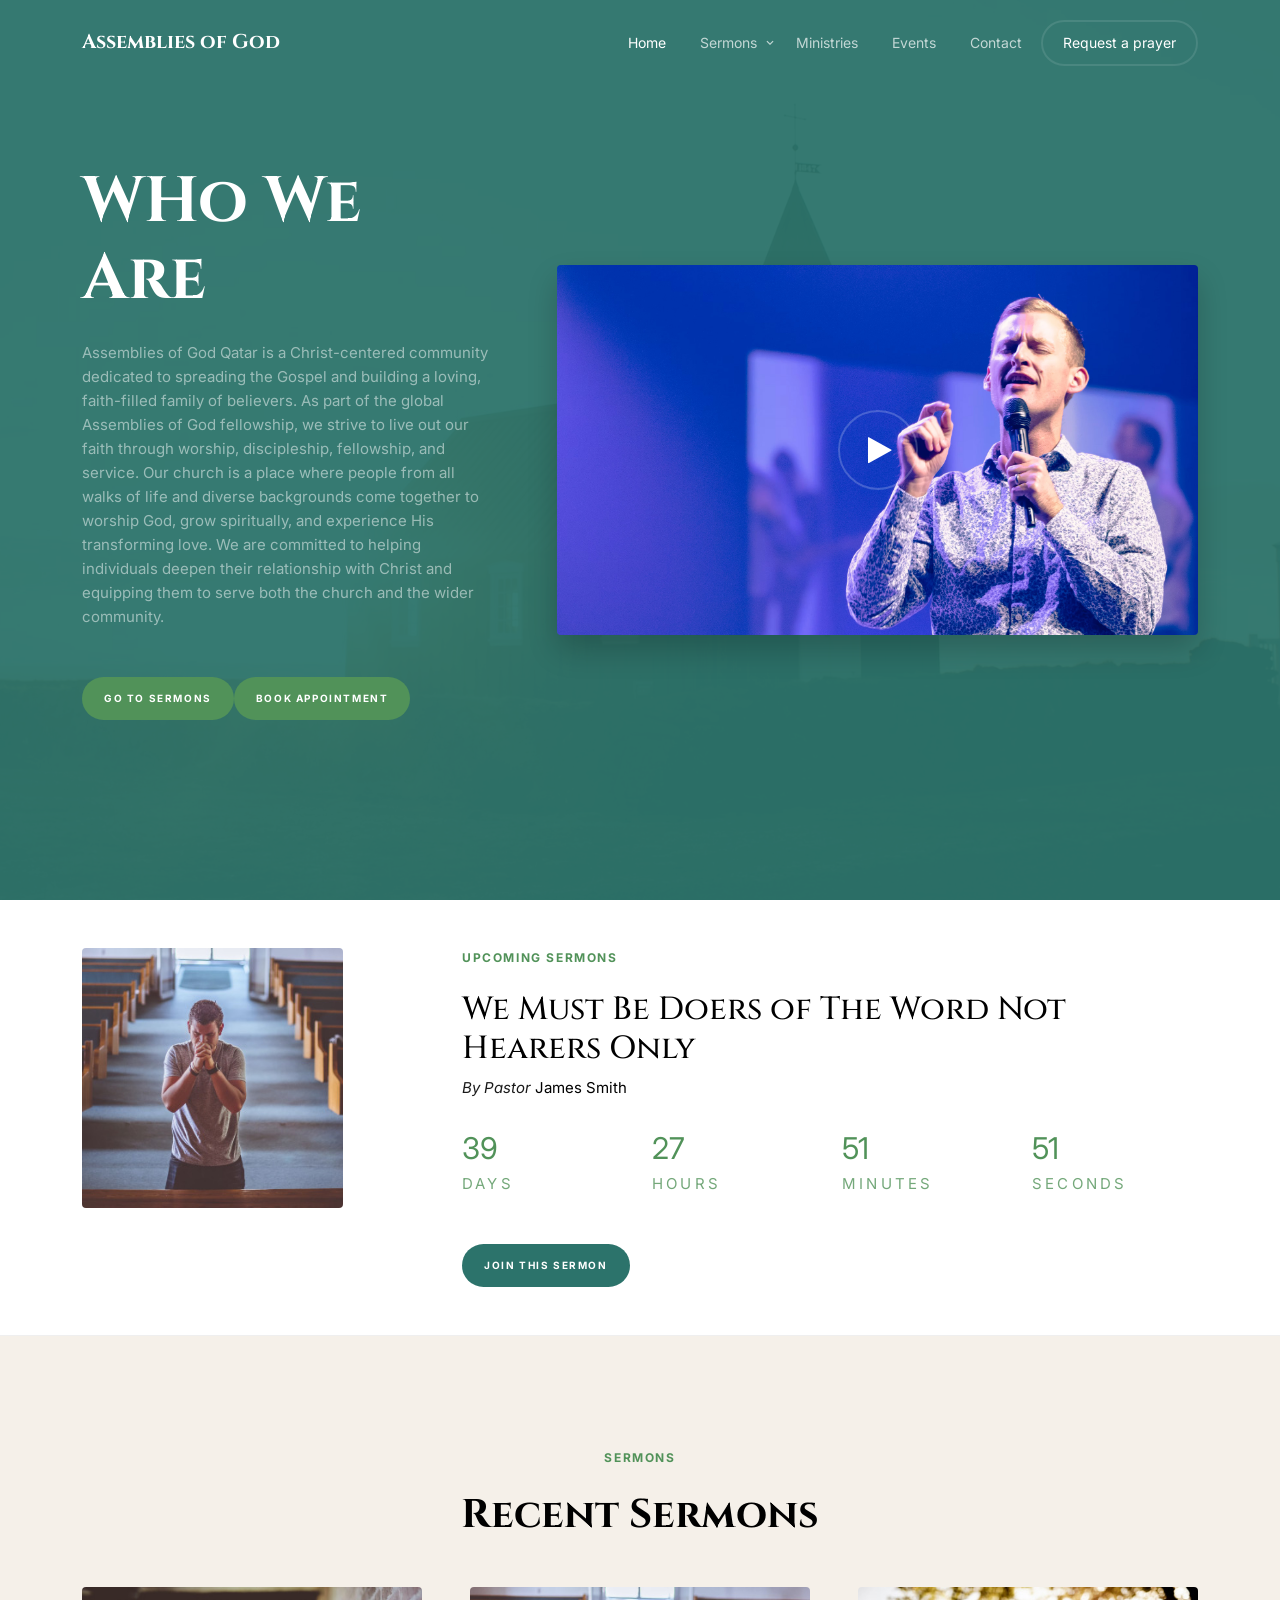
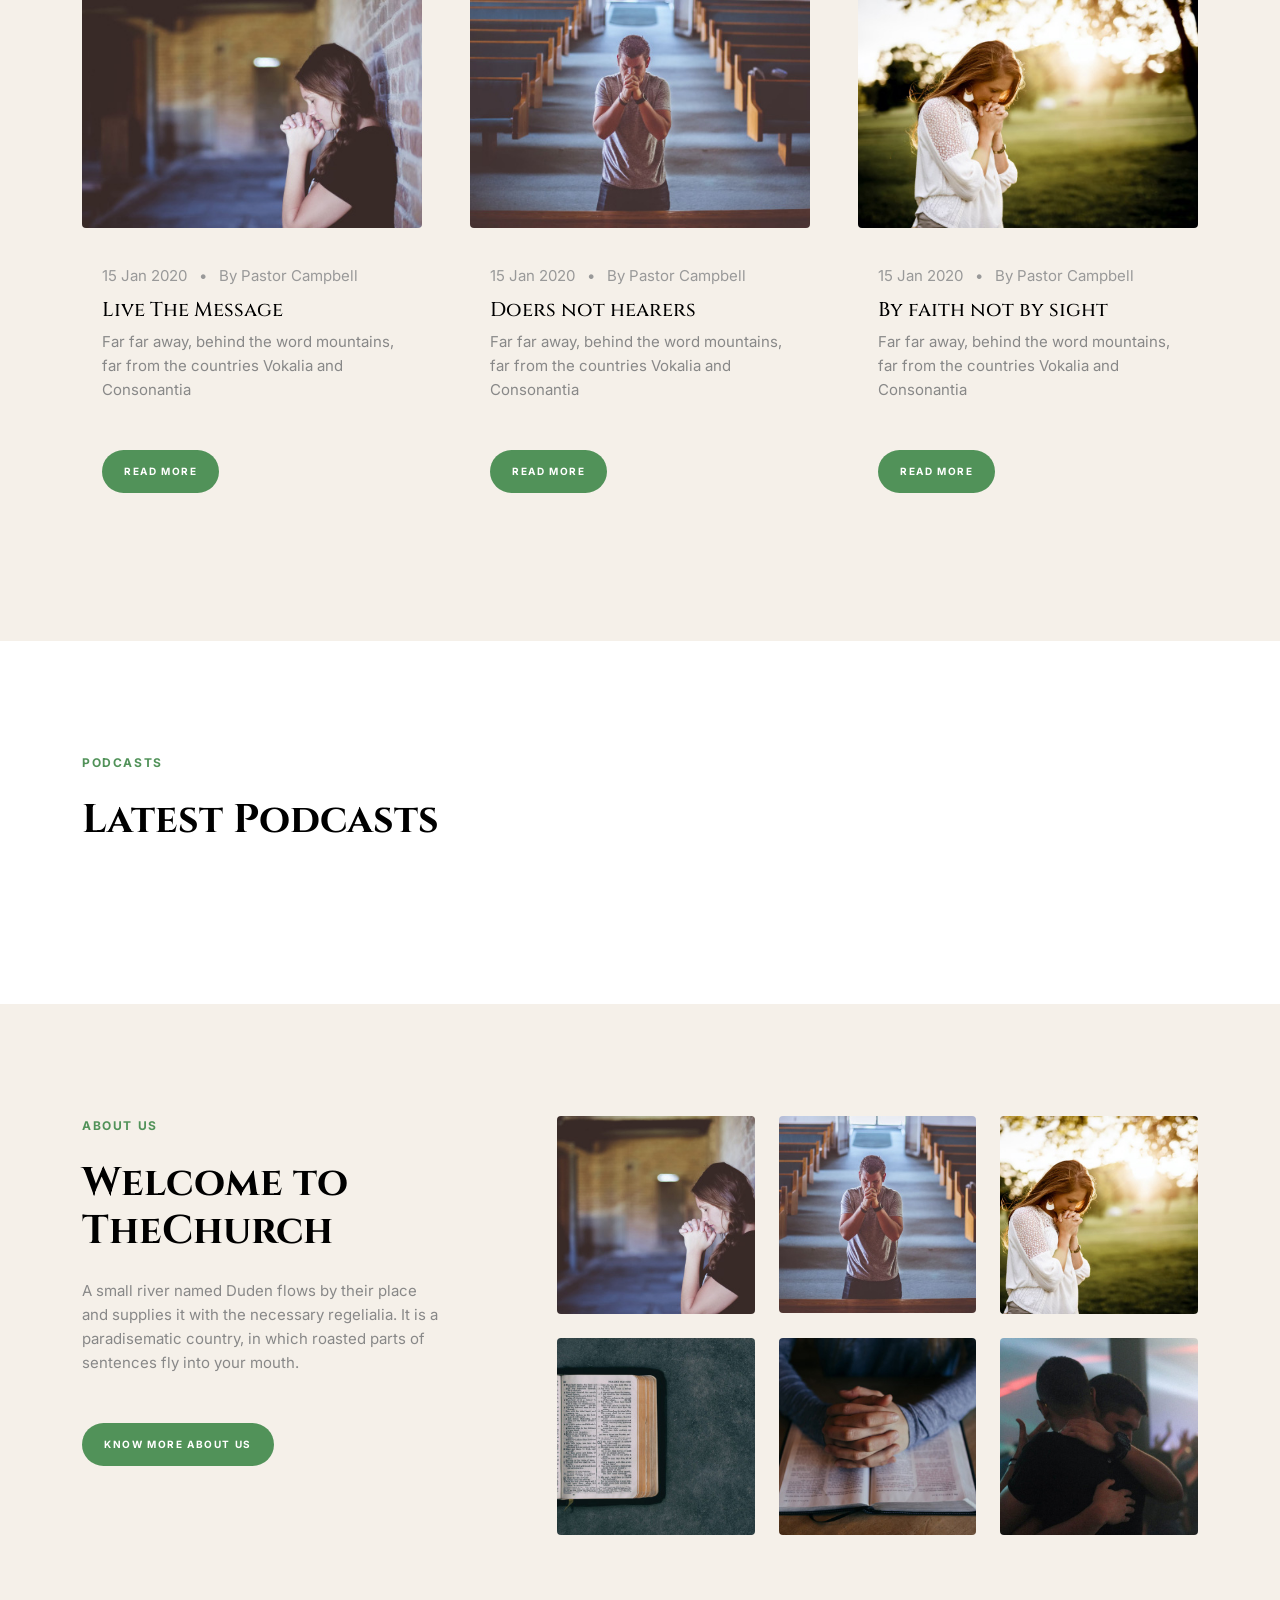
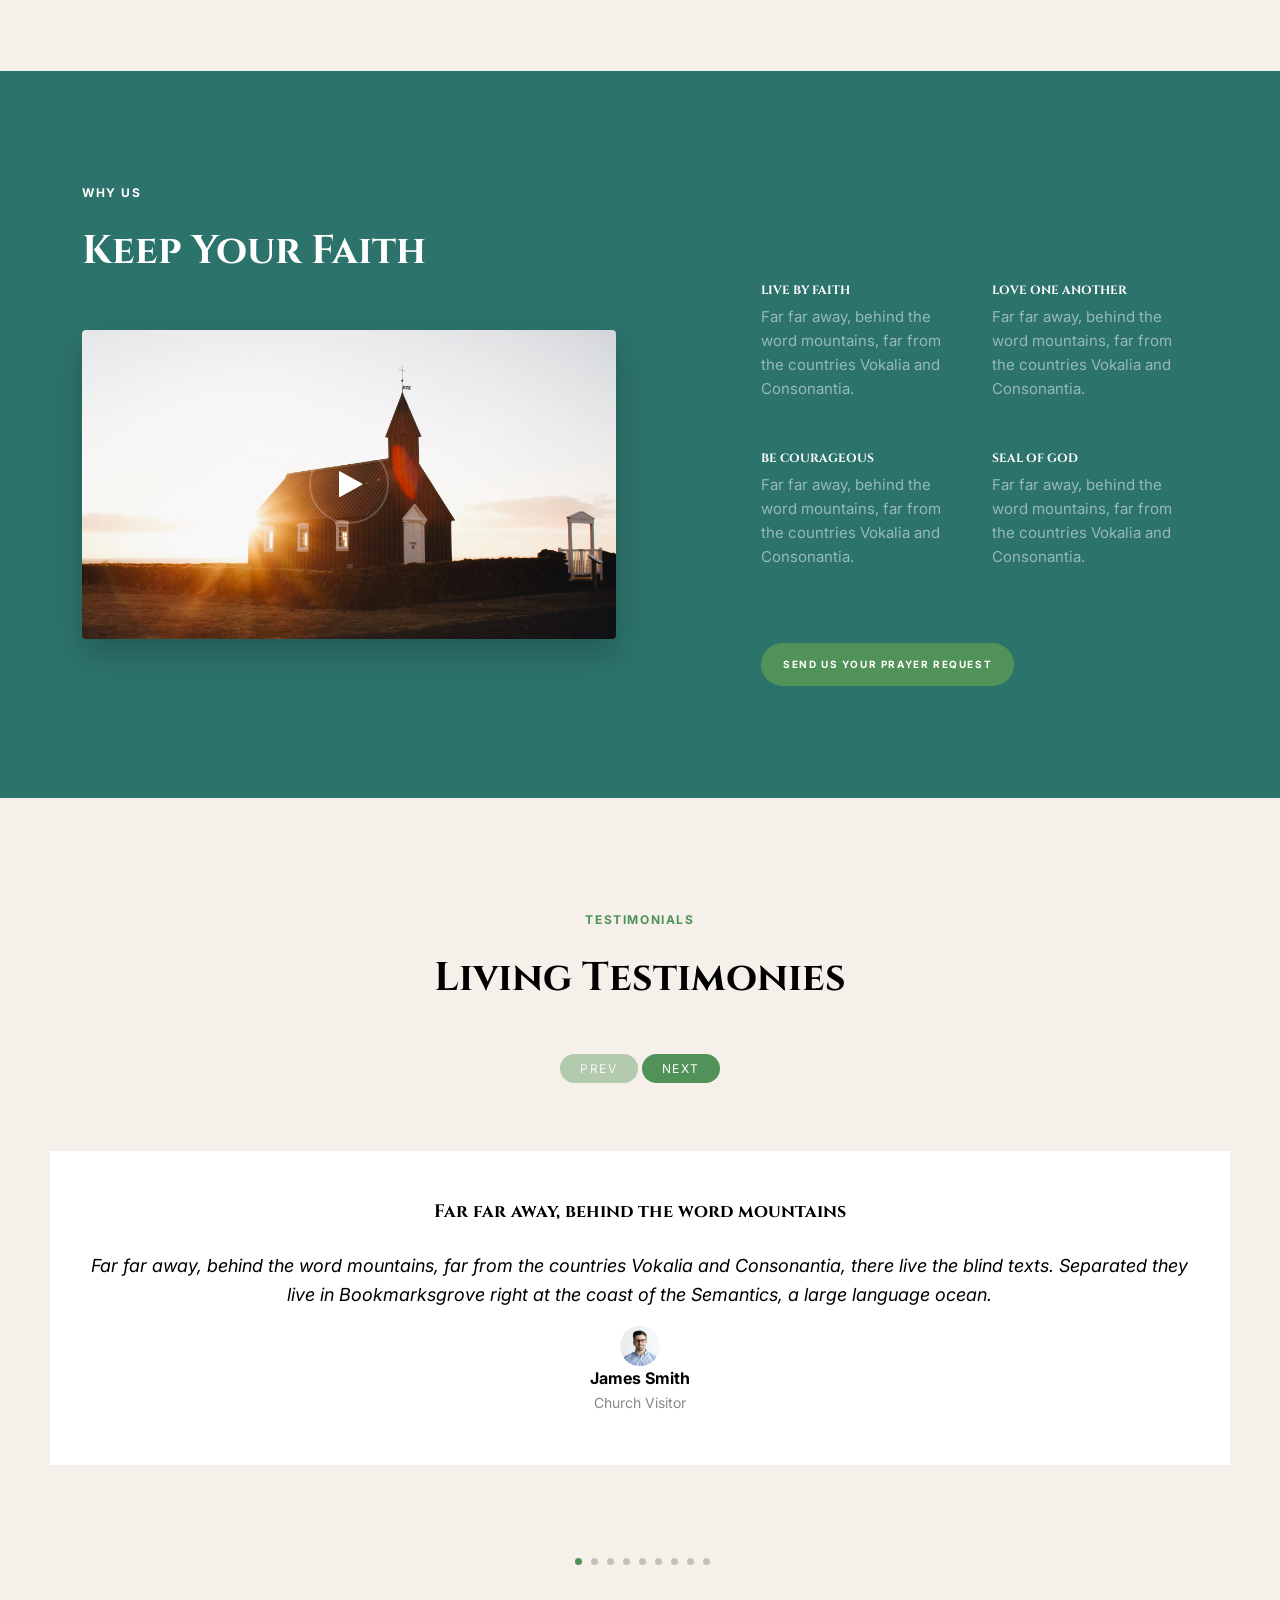
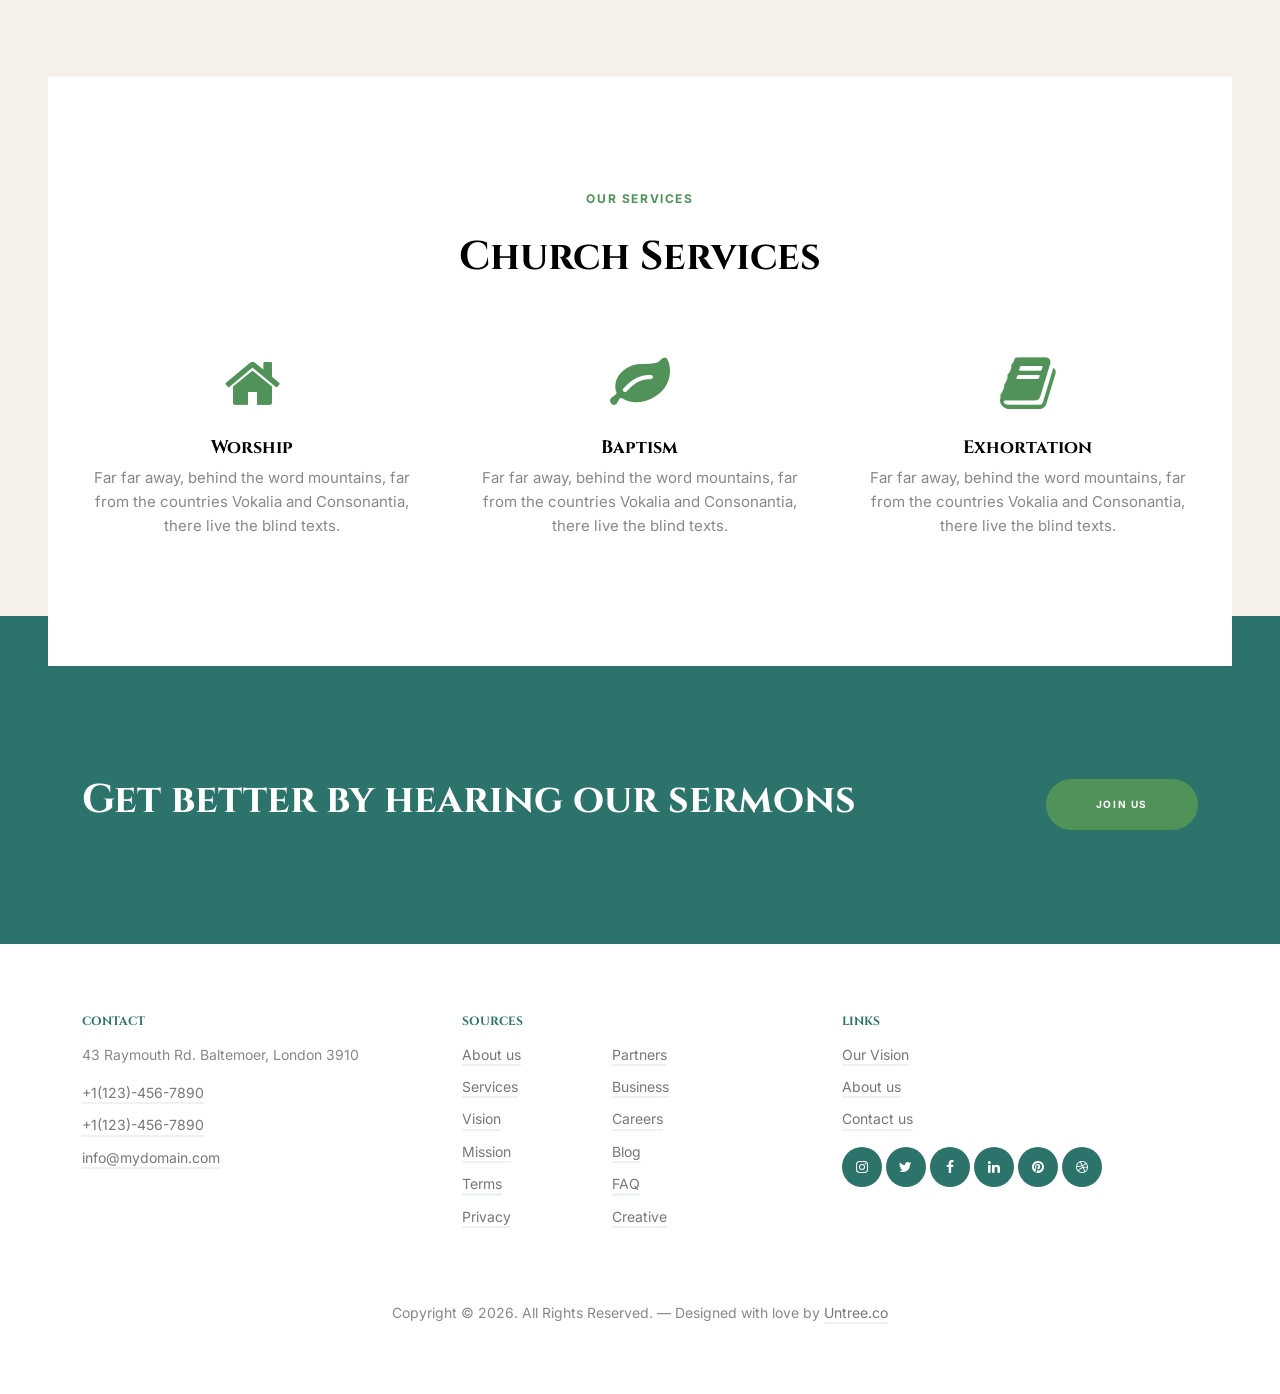
==== index.html @ 551c18d9 "edited" ====
<!-- /*
* Template Name: TheChurch
* Template Author: Untree.co
* Tempalte URI: https://untree.co/
* License: https://creativecommons.org/licenses/by/3.0/
*/ -->
<!doctype html>
<html lang="en">

<head>
	<!-- Required meta tags -->
	<meta charset="utf-8">
	<meta name="viewport" content="width=device-width, initial-scale=1">

	<meta name="author" content="Untree.co">
	<link rel="shortcut icon" href="favicon.png">

	<meta name="description" content="" />
	<meta name="keywords" content="bootstrap, bootstrap5" />


	<link rel="preconnect" href="https://fonts.googleapis.com">
	<link rel="preconnect" href="https://fonts.gstatic.com" crossorigin>
	<link href="https://fonts.googleapis.com/css2?family=Cinzel:wght@400;600&family=Inter&display=swap"
		rel="stylesheet">


	<link rel="stylesheet" href="fonts/icomoon/style.css">
	<link rel="stylesheet" href="fonts/flaticon/font/flaticon.css">

	<link rel="stylesheet" href="css/tiny-slider.css">
	<link rel="stylesheet" href="css/glightbox.min.css">
	<link rel="stylesheet" href="css/aos.css">
	<link rel="stylesheet" href="css/style.css">

	<title>Assemblies of God Qatar &mdash;</title>
</head>

<body>

	<div class="site-mobile-menu site-navbar-target">
		<div class="site-mobile-menu-header">
			<div class="site-mobile-menu-close">
				<span class="icofont-close js-menu-toggle"></span>
			</div>
		</div>
		<div class="site-mobile-menu-body"></div>
	</div>

	<nav class="site-nav">
		<div class="container">
			<div class="site-navigation">
				<a href="index.html" class="logo m-0 float-left">Assemblies of God</a>
				<ul class="js-clone-nav d-none d-lg-inline-block text-start site-menu float-end">
					<li class="active"><a href="index.html">Home</a></li>
					<li class="has-children">
						<a href="sermons.html">Sermons</a>
						<ul class="dropdown">
							<li><a href="sermons.html">Sermons</a></li>
							<li><a href="sermons-single.html">Sermons Single</a></li>
							<li class="has-children">
								<a href="#">Dropdown</a>
								<ul class="dropdown">
									<li><a href="#">Sub Menu One</a></li>
									<li><a href="#">Sub Menu Two</a></li>
									<li><a href="#">Sub Menu Three</a></li>
								</ul>
							</li>
						</ul>
					</li>
					<li><a href="ministry.html">Ministries</a></li>
					<li><a href="events.html">Events</a></li>
					<li><a href="contact.html">Contact</a></li>
					<li class="cta-button"><a href="contact.html">Request a prayer</a></li>
				</ul>



				<a href="#"
					class="burger ms-auto float-end site-menu-toggle js-menu-toggle d-inline-block d-lg-none light"
					data-toggle="collapse" data-target="#main-navbar">
					<span></span>
				</a>


			</div>
		</div>
	</nav>
	<!-- style="background-image: url('images/hero_1.jpg'); " -->
	<div class="hero overlay" style="background-image: url('images/landscape-1.jpg'); ">
		<div class="container">
			<div class="row align-items-center justify-content-between">
				<div class="col-lg-5 me-auto text-start pe-lg-5">
					<div class="intro-text">
						<div class="mb-4">
							<h1 data-aos="fade-left" class="hero-heading">WHo We Are</h1>
						</div>
						<div class="">
							<p class="mb-5 opacity-5" data-aos="fade-left" data-aos-delay="200">Assemblies of God Qatar
								is a Christ-centered community dedicated to spreading the Gospel and building a loving,
								faith-filled family of believers. As part of the global Assemblies of God fellowship, we
								strive to live out our faith through worship, discipleship, fellowship, and service.

								Our church is a place where people from all walks of life and diverse backgrounds come
								together to worship God, grow spiritually, and experience His transforming love. We are
								committed to helping individuals deepen their relationship with Christ and equipping
								them to serve both the church and the wider community.</p>
							<div style="display: flex;">
								<p data-aos="fade-left" data-aos-delay="300"><a href="#" class="btn btn-primary">Go to
										sermons</a></p>
								<p data-aos="fade-left" data-aos-delay="300"><a href="#" class="btn btn-primary">Book
										Appointment</a></p>
							</div>
						</div>
					</div>
				</div>

				<div class="col-lg-7" data-aos="fade-left">
					<a href="https://www.youtube.com/watch?v=mwtbEGNABWU" class="video-bg glightbox">
						<span class="icon"><span class="icon-play"></span></span>
						<img src="images/landscape-2.jpg" alt="Image" class="img-fluid rounded">
					</a>
				</div>
			</div>
		</div>
	</div>

	<div class="section upcoming-sermon js-countdown py-5">
		<div class="container">
			<div class="row justify-content-between counter-wrap" id="clockdiv">
				<div class="col-lg-3 mb-4 mb-lg-0">
					<img src="images/sq-2.jpg" alt="Image" class="img-fluid rounded">
				</div>
				<div class="col-lg-8">
					<span class="subheading d-block mb-4">Upcoming Sermons</span>
					<h2 class="text-black">We Must Be Doers of The Word Not Hearers Only</h2>
					<p class="sermon-meta mb-4">By Pastor <strong>James Smith</strong></p>

					<div class="row">
						<div class="col-6 col-sm-6 col-md-6 col-lg-3 text-left">
							<div class="counter">
								<span class="number d-block days" id="days">39</span>
								<span class="caption">Days</span>
							</div>
						</div>
						<div class="col-6 col-sm-6 col-md-6 col-lg-3 text-left">
							<div class="counter">
								<span class="number d-block hours" id="hours">27</span>
								<span class="caption">Hours</span>
							</div>
						</div>
						<div class="col-6 col-sm-6 col-md-6 col-lg-3 text-left">
							<div class="counter">
								<span class="number d-block minutes" id="minutes">51</span>
								<span class="caption">Minutes</span>
							</div>
						</div>
						<div class="col-6 col-sm-6 col-md-6 col-lg-3 text-left">
							<div class="counter">
								<span class="number d-block seconds" id="seconds">51</span>
								<span class="caption">Seconds</span>
							</div>
						</div>
					</div>

					<div class="row mt-5">
						<div class="col-12">
							<a href="#" class="btn btn-secondary">Join This Sermon</a>
						</div>
					</div>

				</div>


			</div>

		</div>
	</div>





	<div class="section">
		<div class="container">
			<div class="row mb-4 text-center">
				<div class="col-lg-12" data-aos="fade-up">
					<span class="subheading d-block mb-4">Sermons</span>
					<h2 class="mb-4 heading">Recent Sermons</h2>
				</div>
			</div>
			<div class="row g-5">
				<div class="col-12 col-sm-6 col-md-6 col-lg-4" data-aos="fade-up" data-aos-delay="0">
					<div class="sermon-entry">
						<a href="sermon-single.html"><img src="images/rect-img-1.jpg" alt="Image"
								class="img-fluid mb-3 rounded"></a>
						<div class="sermon-body">
							<span class="date">15 Jan 2020 <span class="mx-2">&bullet;</span> By Pastor Campbell </span>
							<h3 class="mb-2"><a href="#">Live The Message</a></h3>
							<p class="mb-5">Far far away, behind the word mountains, far from the countries Vokalia and
								Consonantia</p>
							<p><a href="#" class="btn btn-primary btn-sm">Read more</a></p>
						</div>
					</div>
				</div>
				<div class="col-12 col-sm-6 col-md-6 col-lg-4" data-aos="fade-up" data-aos-delay="100">
					<div class="sermon-entry">
						<a href="sermon-single.html"><img src="images/rect-img-2.jpg" alt="Image"
								class="img-fluid mb-3 rounded"></a>
						<div class="sermon-body">
							<span class="date">15 Jan 2020 <span class="mx-2">&bullet;</span> By Pastor Campbell </span>
							<h3 class="mb-2"><a href="#">Doers not hearers</a></h3>
							<p class="mb-5">Far far away, behind the word mountains, far from the countries Vokalia and
								Consonantia</p>
							<p><a href="#" class="btn btn-primary btn-sm">Read more</a></p>
						</div>
					</div>
				</div>
				<div class="col-12 col-sm-6 col-md-6 col-lg-4" data-aos="fade-up" data-aos-delay="100">
					<div class="sermon-entry">
						<a href="sermon-single.html"><img src="images/rect-img-3.jpg" alt="Image"
								class="img-fluid mb-3 rounded"></a>
						<div class="sermon-body">
							<span class="date">15 Jan 2020 <span class="mx-2">&bullet;</span> By Pastor Campbell </span>
							<h3 class="mb-2"><a href="#">By faith not by sight</a></h3>
							<p class="mb-5">Far far away, behind the word mountains, far from the countries Vokalia and
								Consonantia</p>
							<p><a href="#" class="btn btn-primary btn-sm">Read more</a></p>
						</div>
					</div>
				</div>
			</div>
		</div>
	</div>


	<div class="section bg-white">
		<div class="container">
			<div class="row">
				<div class="col-lg-7">
					<span class="subheading mb-4 d-block">Podcasts</span>
					<h2 class="mb-4 heading">Latest Podcasts</h2>
				</div>
			</div>
			<div class="row justify-content-center mb-4">
				<div class="col-lg-6">
					<script>
						window.playerConfiguration = {
							"episode": {
								"media": { "mp3": "https://mcdn.podbean.com/mf/player-preload/9vvrv3/liveshow_202112110453.mp3" },
								"title": "Love of Jesus Christ"
							}
						}
					</script>
					<script class="podigee-podcast-player"
						src="https://cdn.podigee.com/podcast-player/javascripts/podigee-podcast-player.js"
						data-configuration="playerConfiguration"></script>
				</div>

				<div class="col-lg-6">
					<script>
						window.playerConfiguration = {
							"episode": {
								"media": { "mp3": "https://mcdn.podbean.com/mf/player-preload/9vvrv3/liveshow_202112110453.mp3" },
								"title": "Love of Jesus Christ"
							}
						}
					</script>
					<script class="podigee-podcast-player"
						src="https://cdn.podigee.com/podcast-player/javascripts/podigee-podcast-player.js"
						data-configuration="playerConfiguration"></script>
				</div>
			</div>
		</div>
	</div>





	<div class="section">
		<div class="container">
			<div class="row justify-content-between">
				<div class="col-lg-4" data-aos="fade-up">
					<span class="subheading mb-4 d-block">About us</span>
					<h2 class="mb-4 heading">Welcome to TheChurch</h2>
					<p>A small river named Duden flows by their place and supplies it with the necessary regelialia. It
						is a paradisematic country, in which roasted parts of sentences fly into your mouth.</p>
					<p class="mt-5"><a href="#" class="btn btn-primary">Know more about us</a></p>
				</div>
				<div class="col-lg-7" data-aos="fade-up" data-aos-delay="100">
					<!-- <img src="images/landscape-1.jpg" alt="Image" class="img-fluid rounded"> -->
					<div class="row">
						<div class="col-6 col-sm-6 col-md-4 col-lg-4 mb-4">
							<img src="images/sq-1.jpg" alt="Image" class="img-fluid rounded">
						</div>
						<div class="col-6 col-sm-6 col-md-4 col-lg-4 mb-4">
							<img src="images/sq-2.jpg" alt="Image" class="img-fluid rounded">
						</div>
						<div class="col-6 col-sm-6 col-md-4 col-lg-4 mb-4">
							<img src="images/sq-3.jpg" alt="Image" class="img-fluid rounded">
						</div>
						<div class="col-6 col-sm-6 col-md-4 col-lg-4 mb-4">
							<img src="images/sq-4.jpg" alt="Image" class="img-fluid rounded">
						</div>
						<div class="col-6 col-sm-6 col-md-4 col-lg-4 mb-4">
							<img src="images/sq-5.jpg" alt="Image" class="img-fluid rounded">
						</div>
						<div class="col-6 col-sm-6 col-md-4 col-lg-4 mb-4">
							<img src="images/sq-6.jpg" alt="Image" class="img-fluid rounded">
						</div>
					</div>
				</div>
			</div>
		</div>
	</div>



	<div class="section bg-secondary">
		<div class="container">
			<div class="row ustify-content-between align-items-center">
				<div class="col-lg-5" data-aos="fade-up">
					<span class="subheading d-block mb-4 text-white">Why Us</span>
					<h2 class="heading text-white">Keep Your Faith</h2>
				</div>

			</div>
			<div class="row align-items-center g-5">
				<div class="col-lg-6" data-aos="fade-up">
					<a href="https://www.youtube.com/watch?v=mwtbEGNABWU" class="video-bg glightbox">
						<span class="icon"><span class="icon-play"></span></span>
						<img src="images/landscape-1.jpg" alt="Image" class="img-fluid rounded">
					</a>
				</div>
				<div class="col-lg-5 ms-auto" data-aos="fade-up" data-aos-delay="100">
					<div class="row g-4">
						<div class="col-lg-6 feature-1">
							<h3 class="text-white">Live by Faith</h3>
							<p class="opac-white-5">Far far away, behind the word mountains, far from the countries
								Vokalia and Consonantia. </p>
						</div>
						<div class="col-lg-6 feature-1">
							<h3 class="text-white">Love one another</h3>
							<p class="opac-white-5">Far far away, behind the word mountains, far from the countries
								Vokalia and Consonantia. </p>
						</div>

						<div class="col-lg-6 feature-1">
							<h3 class="text-white">Be courageous</h3>
							<p class="opac-white-5">Far far away, behind the word mountains, far from the countries
								Vokalia and Consonantia. </p>
						</div>
						<div class="col-lg-6 feature-1">
							<h3 class="text-white">Seal of God</h3>
							<p class="opac-white-5">Far far away, behind the word mountains, far from the countries
								Vokalia and Consonantia. </p>
						</div>

					</div>
					<div class="row mt-5">
						<div class="col-lg-12">
							<a href="#" class="btn btn-primary">Send us your prayer request</a>
						</div>
					</div>
				</div>
			</div>
		</div>
	</div>


	<div class="section">
		<div class="container">
			<div class="row mb-5">
				<div class="col-lg-7 mx-auto text-center mb-5" data-aos="fade-up">
					<span class="subheading mb-4 d-block">Testimonials</span>
					<h2 class="mb-4 heading">Living Testimonies</h2>
				</div>

				<div id="testimonial-nav" class="controls testimonial-nav">
					<span class="prev" data-controls="prev" tabindex="-1">Prev</span>
					<span class="next" data-controls="next" tabindex="-1">Next</span>
				</div>
			</div>

		</div>

		<div class="testimonial-slide-center-wrap" data-aos="fade-up" data-aos-delay="100">
			<div class="testimonial-slide-center testimonial-center" id="testimonial-center">

				<div class="item">
					<div class="testimonial-item">
						<div class="testimonial-item-inner">
							<h3 class="testimonial-heading">Far far away, behind the word mountains</h3>
							<blockquote>
								Far far away, behind the word mountains, far from the countries Vokalia and Consonantia,
								there live the blind texts. Separated they live in Bookmarksgrove right at the coast of
								the Semantics, a large language ocean.
							</blockquote>
							<div class="testimonial-author">
								<img src="images/person_1.jpg" alt="Image" class="img-fluid">
								<strong class="d-block">James Smith</strong>
								<span>Church Visitor</span>
							</div>
						</div>
					</div>
				</div>

				<div class="item">
					<div class="testimonial-item">
						<div class="testimonial-item-inner">
							<h3 class="testimonial-heading">Far far away, behind the word mountains</h3>
							<blockquote>
								Far far away, behind the word mountains, far from the countries Vokalia and Consonantia,
								there live the blind texts. Separated they live in Bookmarksgrove right at the coast of
								the Semantics, a large language ocean.
							</blockquote>
							<div class="testimonial-author">
								<img src="images/person_1.jpg" alt="Image" class="img-fluid">
								<strong class="d-block">James Smith</strong>
								<span>Church Visitor</span>
							</div>
						</div>
					</div>
				</div>

				<div class="item">
					<div class="testimonial-item">
						<div class="testimonial-item-inner">
							<h3 class="testimonial-heading">Far far away, behind the word mountains</h3>
							<blockquote>
								Far far away, behind the word mountains, far from the countries Vokalia and Consonantia,
								there live the blind texts. Separated they live in Bookmarksgrove right at the coast of
								the Semantics, a large language ocean.
							</blockquote>
							<div class="testimonial-author">
								<img src="images/person_1.jpg" alt="Image" class="img-fluid">
								<strong class="d-block">James Smith</strong>
								<span>Church Visitor</span>
							</div>
						</div>
					</div>
				</div>

				<div class="item">
					<div class="testimonial-item">
						<div class="testimonial-item-inner">
							<h3 class="testimonial-heading">Far far away, behind the word mountains</h3>
							<blockquote>
								Far far away, behind the word mountains, far from the countries Vokalia and Consonantia,
								there live the blind texts. Separated they live in Bookmarksgrove right at the coast of
								the Semantics, a large language ocean.
							</blockquote>
							<div class="testimonial-author">
								<img src="images/person_1.jpg" alt="Image" class="img-fluid">
								<strong class="d-block">James Smith</strong>
								<span>Church Visitor</span>
							</div>
						</div>
					</div>
				</div>


				<div class="item">
					<div class="testimonial-item">
						<div class="testimonial-item-inner">
							<h3 class="testimonial-heading">Far far away, behind the word mountains</h3>
							<blockquote>
								Far far away, behind the word mountains, far from the countries Vokalia and Consonantia,
								there live the blind texts. Separated they live in Bookmarksgrove right at the coast of
								the Semantics, a large language ocean.
							</blockquote>
							<div class="testimonial-author">
								<img src="images/person_1.jpg" alt="Image" class="img-fluid">
								<strong class="d-block">James Smith</strong>
								<span>Church Visitor</span>
							</div>
						</div>
					</div>
				</div>

				<div class="item">
					<div class="testimonial-item">
						<div class="testimonial-item-inner">
							<h3 class="testimonial-heading">Far far away, behind the word mountains</h3>
							<blockquote>
								Far far away, behind the word mountains, far from the countries Vokalia and Consonantia,
								there live the blind texts. Separated they live in Bookmarksgrove right at the coast of
								the Semantics, a large language ocean.
							</blockquote>
							<div class="testimonial-author">
								<img src="images/person_1.jpg" alt="Image" class="img-fluid">
								<strong class="d-block">James Smith</strong>
								<span>Church Visitor</span>
							</div>
						</div>
					</div>
				</div>
				<div class="item">
					<div class="testimonial-item">
						<div class="testimonial-item-inner">
							<h3 class="testimonial-heading">Far far away, behind the word mountains</h3>
							<blockquote>
								Far far away, behind the word mountains, far from the countries Vokalia and Consonantia,
								there live the blind texts. Separated they live in Bookmarksgrove right at the coast of
								the Semantics, a large language ocean.
							</blockquote>
							<div class="testimonial-author">
								<img src="images/person_1.jpg" alt="Image" class="img-fluid">
								<strong class="d-block">James Smith</strong>
								<span>Church Visitor</span>
							</div>
						</div>
					</div>
				</div>

				<div class="item">
					<div class="testimonial-item">
						<div class="testimonial-item-inner">
							<h3 class="testimonial-heading">Far far away, behind the word mountains</h3>
							<blockquote>
								Far far away, behind the word mountains, far from the countries Vokalia and Consonantia,
								there live the blind texts. Separated they live in Bookmarksgrove right at the coast of
								the Semantics, a large language ocean.
							</blockquote>
							<div class="testimonial-author">
								<img src="images/person_1.jpg" alt="Image" class="img-fluid">
								<strong class="d-block">James Smith</strong>
								<span>Church Visitor</span>
							</div>
						</div>
					</div>
				</div>

				<div class="item">
					<div class="testimonial-item">
						<div class="testimonial-item-inner">
							<h3 class="testimonial-heading">Far far away, behind the word mountains</h3>
							<blockquote>
								Far far away, behind the word mountains, far from the countries Vokalia and Consonantia,
								there live the blind texts. Separated they live in Bookmarksgrove right at the coast of
								the Semantics, a large language ocean.
							</blockquote>
							<div class="testimonial-author">
								<img src="images/person_1.jpg" alt="Image" class="img-fluid">
								<strong class="d-block">James Smith</strong>
								<span>Church Visitor</span>
							</div>
						</div>
					</div>
				</div>




			</div>


		</div>

	</div>


	<div class="section bg-white mx-2 mx-md-5 sec-services-wrap">
		<div class="container">
			<div class="row mb-5">
				<div class="col-lg-7 mx-auto text-center" data-aos="fade-up">
					<span class="subheading mb-4 d-block">Our Services</span>
					<h2 class="mb-4 heading">Church Services</h2>

				</div>
			</div>

			<div class="row g-5">
				<div class="col-lg-4" data-aos="fade-up" data-aos-delay="0">
					<div class="service text-center">
						<span class="icon-home mb-4 d-block"></span>
						<h3 class="heading">Worship</h3>
						<p>Far far away, behind the word mountains, far from the countries Vokalia and Consonantia,
							there live the blind texts. </p>

					</div>
				</div>
				<div class="col-lg-4" data-aos="fade-up" data-aos-delay="100">
					<div class="service text-center">
						<span class="icon-leaf mb-4 d-block"></span>
						<h3 class="heading">Baptism</h3>
						<p>Far far away, behind the word mountains, far from the countries Vokalia and Consonantia,
							there live the blind texts. </p>

					</div>
				</div>
				<div class="col-lg-4" data-aos="fade-up" data-aos-delay="200">
					<div class="service text-center">
						<span class="icon-book mb-4 d-block"></span>
						<h3 class="heading">Exhortation</h3>
						<p>Far far away, behind the word mountains, far from the countries Vokalia and Consonantia,
							there live the blind texts. </p>

					</div>
				</div>
			</div>
		</div>
	</div>



	<div class="section sec-cta bg-secondary">
		<div class="container">
			<div class="row align-items-center" data-aos="fade-up">
				<div class="col-lg-9 text-center text-md-start mb-4 mb-md-0">
					<h2 class="heading text-white">Get better by hearing our sermons</h2>
				</div>
				<div class="col-lg-3 text-center text-md-end" data-aos="fade-up" data-aos-delay="100">
					<a href="#" class="btn btn-primary py-3 px-5">Join Us</a>
				</div>

			</div>
		</div>
	</div>



	<div class="site-footer bg-white">
		<div class="container">
			<div class="row">
				<div class="col-lg-4">
					<div class="widget">
						<h3>Contact</h3>
						<address>43 Raymouth Rd. Baltemoer, London 3910</address>
						<ul class="list-unstyled links">
							<li><a href="tel://11234567890">+1(123)-456-7890</a></li>
							<li><a href="tel://11234567890">+1(123)-456-7890</a></li>
							<li><a href="mailto:info@mydomain.com">info@mydomain.com</a></li>
						</ul>
					</div> <!-- /.widget -->
				</div> <!-- /.col-lg-4 -->
				<div class="col-lg-4">
					<div class="widget">
						<h3>Sources</h3>
						<ul class="list-unstyled float-start links">
							<li><a href="#">About us</a></li>
							<li><a href="#">Services</a></li>
							<li><a href="#">Vision</a></li>
							<li><a href="#">Mission</a></li>
							<li><a href="#">Terms</a></li>
							<li><a href="#">Privacy</a></li>
						</ul>
						<ul class="list-unstyled float-start links">
							<li><a href="#">Partners</a></li>
							<li><a href="#">Business</a></li>
							<li><a href="#">Careers</a></li>
							<li><a href="#">Blog</a></li>
							<li><a href="#">FAQ</a></li>
							<li><a href="#">Creative</a></li>
						</ul>
					</div> <!-- /.widget -->
				</div> <!-- /.col-lg-4 -->
				<div class="col-lg-4">
					<div class="widget">
						<h3>Links</h3>
						<ul class="list-unstyled links">
							<li><a href="#">Our Vision</a></li>
							<li><a href="#">About us</a></li>
							<li><a href="#">Contact us</a></li>
						</ul>

						<ul class="list-unstyled social">
							<li><a href="#"><span class="icon-instagram"></span></a></li>
							<li><a href="#"><span class="icon-twitter"></span></a></li>
							<li><a href="#"><span class="icon-facebook"></span></a></li>
							<li><a href="#"><span class="icon-linkedin"></span></a></li>
							<li><a href="#"><span class="icon-pinterest"></span></a></li>
							<li><a href="#"><span class="icon-dribbble"></span></a></li>
						</ul>
					</div> <!-- /.widget -->
				</div> <!-- /.col-lg-4 -->
			</div> <!-- /.row -->

			<div class="row mt-5">
				<div class="col-12 text-center">
					<p class="mb-0">Copyright &copy;
						<script>document.write(new Date().getFullYear());</script>. All Rights Reserved. &mdash;
						Designed with love by <a href="https://untree.co">Untree.co</a>
						<!-- License information: https://untree.co/license/ -->
					</p>
				</div>
			</div>
		</div> <!-- /.container -->
	</div> <!-- /.site-footer -->


	<!-- Preloader -->
	<div id="overlayer"></div>
	<div class="loader">
		<div class="spinner-border text-primary" role="status">
			<span class="visually-hidden">Loading...</span>
		</div>
	</div>




	<script src="js/bootstrap.bundle.min.js"></script>
	<script src="js/tiny-slider.js"></script>
	<script src="js/glightbox.min.js"></script>
	<script src="js/aos.js"></script>
	<script src="js/navbar.js"></script>
	<script src="js/counter.js"></script>
	<script src="js/custom.js"></script>


</body>

</html>
---- fonts/icomoon/style.css ----
@font-face {
  font-family: 'icomoon';
  src:  url('fonts/icomoon.eot?10si43');
  src:  url('fonts/icomoon.eot?10si43#iefix') format('embedded-opentype'),
    url('fonts/icomoon.ttf?10si43') format('truetype'),
    url('fonts/icomoon.woff?10si43') format('woff'),
    url('fonts/icomoon.svg?10si43#icomoon') format('svg');
  font-weight: normal;
  font-style: normal;
}

[class^="icon-"], [class*=" icon-"] {
  /* use !important to prevent issues with browser extensions that change fonts */
  font-family: 'icomoon' !important;
  speak: none;
  font-style: normal;
  font-weight: normal;
  font-variant: normal;
  text-transform: none;
  line-height: 1;

  /* Better Font Rendering =========== */
  -webkit-font-smoothing: antialiased;
  -moz-osx-font-smoothing: grayscale;
}

.icon-asterisk:before {
  content: "\f069";
}
.icon-plus:before {
  content: "\f067";
}
.icon-question:before {
  content: "\f128";
}
.icon-minus:before {
  content: "\f068";
}
.icon-glass:before {
  content: "\f000";
}
.icon-music:before {
  content: "\f001";
}
.icon-search:before {
  content: "\f002";
}
.icon-envelope-o:before {
  content: "\f003";
}
.icon-heart:before {
  content: "\f004";
}
.icon-star:before {
  content: "\f005";
}
.icon-star-o:before {
  content: "\f006";
}
.icon-user:before {
  content: "\f007";
}
.icon-film:before {
  content: "\f008";
}
.icon-th-large:before {
  content: "\f009";
}
.icon-th:before {
  content: "\f00a";
}
.icon-th-list:before {
  content: "\f00b";
}
.icon-check:before {
  content: "\f00c";
}
.icon-close:before {
  content: "\f00d";
}
.icon-remove:before {
  content: "\f00d";
}
.icon-times:before {
  content: "\f00d";
}
.icon-search-plus:before {
  content: "\f00e";
}
.icon-search-minus:before {
  content: "\f010";
}
.icon-power-off:before {
  content: "\f011";
}
.icon-signal:before {
  content: "\f012";
}
.icon-cog:before {
  content: "\f013";
}
.icon-gear:before {
  content: "\f013";
}
.icon-trash-o:before {
  content: "\f014";
}
.icon-home:before {
  content: "\f015";
}
.icon-file-o:before {
  content: "\f016";
}
.icon-clock-o:before {
  content: "\f017";
}
.icon-road:before {
  content: "\f018";
}
.icon-download:before {
  content: "\f019";
}
.icon-arrow-circle-o-down:before {
  content: "\f01a";
}
.icon-arrow-circle-o-up:before {
  content: "\f01b";
}
.icon-inbox:before {
  content: "\f01c";
}
.icon-play-circle-o:before {
  content: "\f01d";
}
.icon-repeat:before {
  content: "\f01e";
}
.icon-rotate-right:before {
  content: "\f01e";
}
.icon-refresh:before {
  content: "\f021";
}
.icon-list-alt:before {
  content: "\f022";
}
.icon-lock:before {
  content: "\f023";
}
.icon-flag:before {
  content: "\f024";
}
.icon-headphones:before {
  content: "\f025";
}
.icon-volume-off:before {
  content: "\f026";
}
.icon-volume-down:before {
  content: "\f027";
}
.icon-volume-up:before {
  content: "\f028";
}
.icon-qrcode:before {
  content: "\f029";
}
.icon-barcode:before {
  content: "\f02a";
}
.icon-tag:before {
  content: "\f02b";
}
.icon-tags:before {
  content: "\f02c";
}
.icon-book:before {
  content: "\f02d";
}
.icon-bookmark:before {
  content: "\f02e";
}
.icon-print:before {
  content: "\f02f";
}
.icon-camera:before {
  content: "\f030";
}
.icon-font:before {
  content: "\f031";
}
.icon-bold:before {
  content: "\f032";
}
.icon-italic:before {
  content: "\f033";
}
.icon-text-height:before {
  content: "\f034";
}
.icon-text-width:before {
  content: "\f035";
}
.icon-align-left:before {
  content: "\f036";
}
.icon-align-center:before {
  content: "\f037";
}
.icon-align-right:before {
  content: "\f038";
}
.icon-align-justify:before {
  content: "\f039";
}
.icon-list:before {
  content: "\f03a";
}
.icon-dedent:before {
  content: "\f03b";
}
.icon-outdent:before {
  content: "\f03b";
}
.icon-indent:before {
  content: "\f03c";
}
.icon-video-camera:before {
  content: "\f03d";
}
.icon-image:before {
  content: "\f03e";
}
.icon-photo:before {
  content: "\f03e";
}
.icon-picture-o:before {
  content: "\f03e";
}
.icon-pencil:before {
  content: "\f040";
}
.icon-map-marker:before {
  content: "\f041";
}
.icon-adjust:before {
  content: "\f042";
}
.icon-tint:before {
  content: "\f043";
}
.icon-edit:before {
  content: "\f044";
}
.icon-pencil-square-o:before {
  content: "\f044";
}
.icon-share-square-o:before {
  content: "\f045";
}
.icon-check-square-o:before {
  content: "\f046";
}
.icon-arrows:before {
  content: "\f047";
}
.icon-step-backward:before {
  content: "\f048";
}
.icon-fast-backward:before {
  content: "\f049";
}
.icon-backward:before {
  content: "\f04a";
}
.icon-play:before {
  content: "\f04b";
}
.icon-pause:before {
  content: "\f04c";
}
.icon-stop:before {
  content: "\f04d";
}
.icon-forward:before {
  content: "\f04e";
}
.icon-fast-forward:before {
  content: "\f050";
}
.icon-step-forward:before {
  content: "\f051";
}
.icon-eject:before {
  content: "\f052";
}
.icon-chevron-left:before {
  content: "\f053";
}
.icon-chevron-right:before {
  content: "\f054";
}
.icon-plus-circle:before {
  content: "\f055";
}
.icon-minus-circle:before {
  content: "\f056";
}
.icon-times-circle:before {
  content: "\f057";
}
.icon-check-circle:before {
  content: "\f058";
}
.icon-question-circle:before {
  content: "\f059";
}
.icon-info-circle:before {
  content: "\f05a";
}
.icon-crosshairs:before {
  content: "\f05b";
}
.icon-times-circle-o:before {
  content: "\f05c";
}
.icon-check-circle-o:before {
  content: "\f05d";
}
.icon-ban:before {
  content: "\f05e";
}
.icon-arrow-left:before {
  content: "\f060";
}
.icon-arrow-right:before {
  content: "\f061";
}
.icon-arrow-up:before {
  content: "\f062";
}
.icon-arrow-down:before {
  content: "\f063";
}
.icon-mail-forward:before {
  content: "\f064";
}
.icon-share:before {
  content: "\f064";
}
.icon-expand:before {
  content: "\f065";
}
.icon-compress:before {
  content: "\f066";
}
.icon-exclamation-circle:before {
  content: "\f06a";
}
.icon-gift:before {
  content: "\f06b";
}
.icon-leaf:before {
  content: "\f06c";
}
.icon-fire:before {
  content: "\f06d";
}
.icon-eye:before {
  content: "\f06e";
}
.icon-eye-slash:before {
  content: "\f070";
}
.icon-exclamation-triangle:before {
  content: "\f071";
}
.icon-warning:before {
  content: "\f071";
}
.icon-plane:before {
  content: "\f072";
}
.icon-calendar:before {
  content: "\f073";
}
.icon-random:before {
  content: "\f074";
}
.icon-comment:before {
  content: "\f075";
}
.icon-magnet:before {
  content: "\f076";
}
.icon-chevron-up:before {
  content: "\f077";
}
.icon-chevron-down:before {
  content: "\f078";
}
.icon-retweet:before {
  content: "\f079";
}
.icon-shopping-cart:before {
  content: "\f07a";
}
.icon-folder:before {
  content: "\f07b";
}
.icon-folder-open:before {
  content: "\f07c";
}
.icon-arrows-v:before {
  content: "\f07d";
}
.icon-arrows-h:before {
  content: "\f07e";
}
.icon-bar-chart:before {
  content: "\f080";
}
.icon-bar-chart-o:before {
  content: "\f080";
}
.icon-twitter-square:before {
  content: "\f081";
}
.icon-facebook-square:before {
  content: "\f082";
}
.icon-camera-retro:before {
  content: "\f083";
}
.icon-key:before {
  content: "\f084";
}
.icon-cogs:before {
  content: "\f085";
}
.icon-gears:before {
  content: "\f085";
}
.icon-comments:before {
  content: "\f086";
}
.icon-thumbs-o-up:before {
  content: "\f087";
}
.icon-thumbs-o-down:before {
  content: "\f088";
}
.icon-star-half:before {
  content: "\f089";
}
.icon-heart-o:before {
  content: "\f08a";
}
.icon-sign-out:before {
  content: "\f08b";
}
.icon-linkedin-square:before {
  content: "\f08c";
}
.icon-thumb-tack:before {
  content: "\f08d";
}
.icon-external-link:before {
  content: "\f08e";
}
.icon-sign-in:before {
  content: "\f090";
}
.icon-trophy:before {
  content: "\f091";
}
.icon-github-square:before {
  content: "\f092";
}
.icon-upload:before {
  content: "\f093";
}
.icon-lemon-o:before {
  content: "\f094";
}
.icon-phone:before {
  content: "\f095";
}
.icon-square-o:before {
  content: "\f096";
}
.icon-bookmark-o:before {
  content: "\f097";
}
.icon-phone-square:before {
  content: "\f098";
}
.icon-twitter:before {
  content: "\f099";
}
.icon-facebook:before {
  content: "\f09a";
}
.icon-facebook-f:before {
  content: "\f09a";
}
.icon-github:before {
  content: "\f09b";
}
.icon-unlock:before {
  content: "\f09c";
}
.icon-credit-card:before {
  content: "\f09d";
}
.icon-feed:before {
  content: "\f09e";
}
.icon-rss:before {
  content: "\f09e";
}
.icon-hdd-o:before {
  content: "\f0a0";
}
.icon-bullhorn:before {
  content: "\f0a1";
}
.icon-bell-o:before {
  content: "\f0a2";
}
.icon-certificate:before {
  content: "\f0a3";
}
.icon-hand-o-right:before {
  content: "\f0a4";
}
.icon-hand-o-left:before {
  content: "\f0a5";
}
.icon-hand-o-up:before {
  content: "\f0a6";
}
.icon-hand-o-down:before {
  content: "\f0a7";
}
.icon-arrow-circle-left:before {
  content: "\f0a8";
}
.icon-arrow-circle-right:before {
  content: "\f0a9";
}
.icon-arrow-circle-up:before {
  content: "\f0aa";
}
.icon-arrow-circle-down:before {
  content: "\f0ab";
}
.icon-globe:before {
  content: "\f0ac";
}
.icon-wrench:before {
  content: "\f0ad";
}
.icon-tasks:before {
  content: "\f0ae";
}
.icon-filter:before {
  content: "\f0b0";
}
.icon-briefcase:before {
  content: "\f0b1";
}
.icon-arrows-alt:before {
  content: "\f0b2";
}
.icon-group:before {
  content: "\f0c0";
}
.icon-users:before {
  content: "\f0c0";
}
.icon-chain:before {
  content: "\f0c1";
}
.icon-link:before {
  content: "\f0c1";
}
.icon-cloud:before {
  content: "\f0c2";
}
.icon-flask:before {
  content: "\f0c3";
}
.icon-cut:before {
  content: "\f0c4";
}
.icon-scissors:before {
  content: "\f0c4";
}
.icon-copy:before {
  content: "\f0c5";
}
.icon-files-o:before {
  content: "\f0c5";
}
.icon-paperclip:before {
  content: "\f0c6";
}
.icon-floppy-o:before {
  content: "\f0c7";
}
.icon-save:before {
  content: "\f0c7";
}
.icon-square:before {
  content: "\f0c8";
}
.icon-bars:before {
  content: "\f0c9";
}
.icon-navicon:before {
  content: "\f0c9";
}
.icon-reorder:before {
  content: "\f0c9";
}
.icon-list-ul:before {
  content: "\f0ca";
}
.icon-list-ol:before {
  content: "\f0cb";
}
.icon-strikethrough:before {
  content: "\f0cc";
}
.icon-underline:before {
  content: "\f0cd";
}
.icon-table:before {
  content: "\f0ce";
}
.icon-magic:before {
  content: "\f0d0";
}
.icon-truck:before {
  content: "\f0d1";
}
.icon-pinterest:before {
  content: "\f0d2";
}
.icon-pinterest-square:before {
  content: "\f0d3";
}
.icon-google-plus-square:before {
  content: "\f0d4";
}
.icon-google-plus:before {
  content: "\f0d5";
}
.icon-money:before {
  content: "\f0d6";
}
.icon-caret-down:before {
  content: "\f0d7";
}
.icon-caret-up:before {
  content: "\f0d8";
}
.icon-caret-left:before {
  content: "\f0d9";
}
.icon-caret-right:before {
  content: "\f0da";
}
.icon-columns:before {
  content: "\f0db";
}
.icon-sort:before {
  content: "\f0dc";
}
.icon-unsorted:before {
  content: "\f0dc";
}
.icon-sort-desc:before {
  content: "\f0dd";
}
.icon-sort-down:before {
  content: "\f0dd";
}
.icon-sort-asc:before {
  content: "\f0de";
}
.icon-sort-up:before {
  content: "\f0de";
}
.icon-envelope:before {
  content: "\f0e0";
}
.icon-linkedin:before {
  content: "\f0e1";
}
.icon-rotate-left:before {
  content: "\f0e2";
}
.icon-undo:before {
  content: "\f0e2";
}
.icon-gavel:before {
  content: "\f0e3";
}
.icon-legal:before {
  content: "\f0e3";
}
.icon-dashboard:before {
  content: "\f0e4";
}
.icon-tachometer:before {
  content: "\f0e4";
}
.icon-comment-o:before {
  content: "\f0e5";
}
.icon-comments-o:before {
  content: "\f0e6";
}
.icon-bolt:before {
  content: "\f0e7";
}
.icon-flash:before {
  content: "\f0e7";
}
.icon-sitemap:before {
  content: "\f0e8";
}
.icon-umbrella:before {
  content: "\f0e9";
}
.icon-clipboard:before {
  content: "\f0ea";
}
.icon-paste:before {
  content: "\f0ea";
}
.icon-lightbulb-o:before {
  content: "\f0eb";
}
.icon-exchange:before {
  content: "\f0ec";
}
.icon-cloud-download:before {
  content: "\f0ed";
}
.icon-cloud-upload:before {
  content: "\f0ee";
}
.icon-user-md:before {
  content: "\f0f0";
}
.icon-stethoscope:before {
  content: "\f0f1";
}
.icon-suitcase:before {
  content: "\f0f2";
}
.icon-bell:before {
  content: "\f0f3";
}
.icon-coffee:before {
  content: "\f0f4";
}
.icon-cutlery:before {
  content: "\f0f5";
}
.icon-file-text-o:before {
  content: "\f0f6";
}
.icon-building-o:before {
  content: "\f0f7";
}
.icon-hospital-o:before {
  content: "\f0f8";
}
.icon-ambulance:before {
  content: "\f0f9";
}
.icon-medkit:before {
  content: "\f0fa";
}
.icon-fighter-jet:before {
  content: "\f0fb";
}
.icon-beer:before {
  content: "\f0fc";
}
.icon-h-square:before {
  content: "\f0fd";
}
.icon-plus-square:before {
  content: "\f0fe";
}
.icon-angle-double-left:before {
  content: "\f100";
}
.icon-angle-double-right:before {
  content: "\f101";
}
.icon-angle-double-up:before {
  content: "\f102";
}
.icon-angle-double-down:before {
  content: "\f103";
}
.icon-angle-left:before {
  content: "\f104";
}
.icon-angle-right:before {
  content: "\f105";
}
.icon-angle-up:before {
  content: "\f106";
}
.icon-angle-down:before {
  content: "\f107";
}
.icon-desktop:before {
  content: "\f108";
}
.icon-laptop:before {
  content: "\f109";
}
.icon-tablet:before {
  content: "\f10a";
}
.icon-mobile:before {
  content: "\f10b";
}
.icon-mobile-phone:before {
  content: "\f10b";
}
.icon-circle-o:before {
  content: "\f10c";
}
.icon-quote-left:before {
  content: "\f10d";
}
.icon-quote-right:before {
  content: "\f10e";
}
.icon-spinner:before {
  content: "\f110";
}
.icon-circle:before {
  content: "\f111";
}
.icon-mail-reply:before {
  content: "\f112";
}
.icon-reply:before {
  content: "\f112";
}
.icon-github-alt:before {
  content: "\f113";
}
.icon-folder-o:before {
  content: "\f114";
}
.icon-folder-open-o:before {
  content: "\f115";
}
.icon-smile-o:before {
  content: "\f118";
}
.icon-frown-o:before {
  content: "\f119";
}
.icon-meh-o:before {
  content: "\f11a";
}
.icon-gamepad:before {
  content: "\f11b";
}
.icon-keyboard-o:before {
  content: "\f11c";
}
.icon-flag-o:before {
  content: "\f11d";
}
.icon-flag-checkered:before {
  content: "\f11e";
}
.icon-terminal:before {
  content: "\f120";
}
.icon-code:before {
  content: "\f121";
}
.icon-mail-reply-all:before {
  content: "\f122";
}
.icon-reply-all:before {
  content: "\f122";
}
.icon-star-half-empty:before {
  content: "\f123";
}
.icon-star-half-full:before {
  content: "\f123";
}
.icon-star-half-o:before {
  content: "\f123";
}
.icon-location-arrow:before {
  content: "\f124";
}
.icon-crop:before {
  content: "\f125";
}
.icon-code-fork:before {
  content: "\f126";
}
.icon-chain-broken:before {
  content: "\f127";
}
.icon-unlink:before {
  content: "\f127";
}
.icon-info:before {
  content: "\f129";
}
.icon-exclamation:before {
  content: "\f12a";
}
.icon-superscript:before {
  content: "\f12b";
}
.icon-subscript:before {
  content: "\f12c";
}
.icon-eraser:before {
  content: "\f12d";
}
.icon-puzzle-piece:before {
  content: "\f12e";
}
.icon-microphone:before {
  content: "\f130";
}
.icon-microphone-slash:before {
  content: "\f131";
}
.icon-shield:before {
  content: "\f132";
}
.icon-calendar-o:before {
  content: "\f133";
}
.icon-fire-extinguisher:before {
  content: "\f134";
}
.icon-rocket:before {
  content: "\f135";
}
.icon-maxcdn:before {
  content: "\f136";
}
.icon-chevron-circle-left:before {
  content: "\f137";
}
.icon-chevron-circle-right:before {
  content: "\f138";
}
.icon-chevron-circle-up:before {
  content: "\f139";
}
.icon-chevron-circle-down:before {
  content: "\f13a";
}
.icon-html5:before {
  content: "\f13b";
}
.icon-css3:before {
  content: "\f13c";
}
.icon-anchor:before {
  content: "\f13d";
}
.icon-unlock-alt:before {
  content: "\f13e";
}
.icon-bullseye:before {
  content: "\f140";
}
.icon-ellipsis-h:before {
  content: "\f141";
}
.icon-ellipsis-v:before {
  content: "\f142";
}
.icon-rss-square:before {
  content: "\f143";
}
.icon-play-circle:before {
  content: "\f144";
}
.icon-ticket:before {
  content: "\f145";
}
.icon-minus-square:before {
  content: "\f146";
}
.icon-minus-square-o:before {
  content: "\f147";
}
.icon-level-up:before {
  content: "\f148";
}
.icon-level-down:before {
  content: "\f149";
}
.icon-check-square:before {
  content: "\f14a";
}
.icon-pencil-square:before {
  content: "\f14b";
}
.icon-external-link-square:before {
  content: "\f14c";
}
.icon-share-square:before {
  content: "\f14d";
}
.icon-compass:before {
  content: "\f14e";
}
.icon-caret-square-o-down:before {
  content: "\f150";
}
.icon-toggle-down:before {
  content: "\f150";
}
.icon-caret-square-o-up:before {
  content: "\f151";
}
.icon-toggle-up:before {
  content: "\f151";
}
.icon-caret-square-o-right:before {
  content: "\f152";
}
.icon-toggle-right:before {
  content: "\f152";
}
.icon-eur:before {
  content: "\f153";
}
.icon-euro:before {
  content: "\f153";
}
.icon-gbp:before {
  content: "\f154";
}
.icon-dollar:before {
  content: "\f155";
}
.icon-usd:before {
  content: "\f155";
}
.icon-inr:before {
  content: "\f156";
}
.icon-rupee:before {
  content: "\f156";
}
.icon-cny:before {
  content: "\f157";
}
.icon-jpy:before {
  content: "\f157";
}
.icon-rmb:before {
  content: "\f157";
}
.icon-yen:before {
  content: "\f157";
}
.icon-rouble:before {
  content: "\f158";
}
.icon-rub:before {
  content: "\f158";
}
.icon-ruble:before {
  content: "\f158";
}
.icon-krw:before {
  content: "\f159";
}
.icon-won:before {
  content: "\f159";
}
.icon-bitcoin:before {
  content: "\f15a";
}
.icon-btc:before {
  content: "\f15a";
}
.icon-file:before {
  content: "\f15b";
}
.icon-file-text:before {
  content: "\f15c";
}
.icon-sort-alpha-asc:before {
  content: "\f15d";
}
.icon-sort-alpha-desc:before {
  content: "\f15e";
}
.icon-sort-amount-asc:before {
  content: "\f160";
}
.icon-sort-amount-desc:before {
  content: "\f161";
}
.icon-sort-numeric-asc:before {
  content: "\f162";
}
.icon-sort-numeric-desc:before {
  content: "\f163";
}
.icon-thumbs-up:before {
  content: "\f164";
}
.icon-thumbs-down:before {
  content: "\f165";
}
.icon-youtube-square:before {
  content: "\f166";
}
.icon-youtube:before {
  content: "\f167";
}
.icon-xing:before {
  content: "\f168";
}
.icon-xing-square:before {
  content: "\f169";
}
.icon-youtube-play:before {
  content: "\f16a";
}
.icon-dropbox:before {
  content: "\f16b";
}
.icon-stack-overflow:before {
  content: "\f16c";
}
.icon-instagram:before {
  content: "\f16d";
}
.icon-flickr:before {
  content: "\f16e";
}
.icon-adn:before {
  content: "\f170";
}
.icon-bitbucket:before {
  content: "\f171";
}
.icon-bitbucket-square:before {
  content: "\f172";
}
.icon-tumblr:before {
  content: "\f173";
}
.icon-tumblr-square:before {
  content: "\f174";
}
.icon-long-arrow-down:before {
  content: "\f175";
}
.icon-long-arrow-up:before {
  content: "\f176";
}
.icon-long-arrow-left:before {
  content: "\f177";
}
.icon-long-arrow-right:before {
  content: "\f178";
}
.icon-apple:before {
  content: "\f179";
}
.icon-windows:before {
  content: "\f17a";
}
.icon-android:before {
  content: "\f17b";
}
.icon-linux:before {
  content: "\f17c";
}
.icon-dribbble:before {
  content: "\f17d";
}
.icon-skype:before {
  content: "\f17e";
}
.icon-foursquare:before {
  content: "\f180";
}
.icon-trello:before {
  content: "\f181";
}
.icon-female:before {
  content: "\f182";
}
.icon-male:before {
  content: "\f183";
}
.icon-gittip:before {
  content: "\f184";
}
.icon-gratipay:before {
  content: "\f184";
}
.icon-sun-o:before {
  content: "\f185";
}
.icon-moon-o:before {
  content: "\f186";
}
.icon-archive:before {
  content: "\f187";
}
.icon-bug:before {
  content: "\f188";
}
.icon-vk:before {
  content: "\f189";
}
.icon-weibo:before {
  content: "\f18a";
}
.icon-renren:before {
  content: "\f18b";
}
.icon-pagelines:before {
  content: "\f18c";
}
.icon-stack-exchange:before {
  content: "\f18d";
}
.icon-arrow-circle-o-right:before {
  content: "\f18e";
}
.icon-arrow-circle-o-left:before {
  content: "\f190";
}
.icon-caret-square-o-left:before {
  content: "\f191";
}
.icon-toggle-left:before {
  content: "\f191";
}
.icon-dot-circle-o:before {
  content: "\f192";
}
.icon-wheelchair:before {
  content: "\f193";
}
.icon-vimeo-square:before {
  content: "\f194";
}
.icon-try:before {
  content: "\f195";
}
.icon-turkish-lira:before {
  content: "\f195";
}
.icon-plus-square-o:before {
  content: "\f196";
}
.icon-space-shuttle:before {
  content: "\f197";
}
.icon-slack:before {
  content: "\f198";
}
.icon-envelope-square:before {
  content: "\f199";
}
.icon-wordpress:before {
  content: "\f19a";
}
.icon-openid:before {
  content: "\f19b";
}
.icon-bank:before {
  content: "\f19c";
}
.icon-institution:before {
  content: "\f19c";
}
.icon-university:before {
  content: "\f19c";
}
.icon-graduation-cap:before {
  content: "\f19d";
}
.icon-mortar-board:before {
  content: "\f19d";
}
.icon-yahoo:before {
  content: "\f19e";
}
.icon-google:before {
  content: "\f1a0";
}
.icon-reddit:before {
  content: "\f1a1";
}
.icon-reddit-square:before {
  content: "\f1a2";
}
.icon-stumbleupon-circle:before {
  content: "\f1a3";
}
.icon-stumbleupon:before {
  content: "\f1a4";
}
.icon-delicious:before {
  content: "\f1a5";
}
.icon-digg:before {
  content: "\f1a6";
}
.icon-pied-piper-pp:before {
  content: "\f1a7";
}
.icon-pied-piper-alt:before {
  content: "\f1a8";
}
.icon-drupal:before {
  content: "\f1a9";
}
.icon-joomla:before {
  content: "\f1aa";
}
.icon-language:before {
  content: "\f1ab";
}
.icon-fax:before {
  content: "\f1ac";
}
.icon-building:before {
  content: "\f1ad";
}
.icon-child:before {
  content: "\f1ae";
}
.icon-paw:before {
  content: "\f1b0";
}
.icon-spoon:before {
  content: "\f1b1";
}
.icon-cube:before {
  content: "\f1b2";
}
.icon-cubes:before {
  content: "\f1b3";
}
.icon-behance:before {
  content: "\f1b4";
}
.icon-behance-square:before {
  content: "\f1b5";
}
.icon-steam:before {
  content: "\f1b6";
}
.icon-steam-square:before {
  content: "\f1b7";
}
.icon-recycle:before {
  content: "\f1b8";
}
.icon-automobile:before {
  content: "\f1b9";
}
.icon-car:before {
  content: "\f1b9";
}
.icon-cab:before {
  content: "\f1ba";
}
.icon-taxi:before {
  content: "\f1ba";
}
.icon-tree:before {
  content: "\f1bb";
}
.icon-spotify:before {
  content: "\f1bc";
}
.icon-deviantart:before {
  content: "\f1bd";
}
.icon-soundcloud:before {
  content: "\f1be";
}
.icon-database:before {
  content: "\f1c0";
}
.icon-file-pdf-o:before {
  content: "\f1c1";
}
.icon-file-word-o:before {
  content: "\f1c2";
}
.icon-file-excel-o:before {
  content: "\f1c3";
}
.icon-file-powerpoint-o:before {
  content: "\f1c4";
}
.icon-file-image-o:before {
  content: "\f1c5";
}
.icon-file-photo-o:before {
  content: "\f1c5";
}
.icon-file-picture-o:before {
  content: "\f1c5";
}
.icon-file-archive-o:before {
  content: "\f1c6";
}
.icon-file-zip-o:before {
  content: "\f1c6";
}
.icon-file-audio-o:before {
  content: "\f1c7";
}
.icon-file-sound-o:before {
  content: "\f1c7";
}
.icon-file-movie-o:before {
  content: "\f1c8";
}
.icon-file-video-o:before {
  content: "\f1c8";
}
.icon-file-code-o:before {
  content: "\f1c9";
}
.icon-vine:before {
  content: "\f1ca";
}
.icon-codepen:before {
  content: "\f1cb";
}
.icon-jsfiddle:before {
  content: "\f1cc";
}
.icon-life-bouy:before {
  content: "\f1cd";
}
.icon-life-buoy:before {
  content: "\f1cd";
}
.icon-life-ring:before {
  content: "\f1cd";
}
.icon-life-saver:before {
  content: "\f1cd";
}
.icon-support:before {
  content: "\f1cd";
}
.icon-circle-o-notch:before {
  content: "\f1ce";
}
.icon-ra:before {
  content: "\f1d0";
}
.icon-rebel:before {
  content: "\f1d0";
}
.icon-resistance:before {
  content: "\f1d0";
}
.icon-empire:before {
  content: "\f1d1";
}
.icon-ge:before {
  content: "\f1d1";
}
.icon-git-square:before {
  content: "\f1d2";
}
.icon-git:before {
  content: "\f1d3";
}
.icon-hacker-news:before {
  content: "\f1d4";
}
.icon-y-combinator-square:before {
  content: "\f1d4";
}
.icon-yc-square:before {
  content: "\f1d4";
}
.icon-tencent-weibo:before {
  content: "\f1d5";
}
.icon-qq:before {
  content: "\f1d6";
}
.icon-wechat:before {
  content: "\f1d7";
}
.icon-weixin:before {
  content: "\f1d7";
}
.icon-paper-plane:before {
  content: "\f1d8";
}
.icon-send:before {
  content: "\f1d8";
}
.icon-paper-plane-o:before {
  content: "\f1d9";
}
.icon-send-o:before {
  content: "\f1d9";
}
.icon-history:before {
  content: "\f1da";
}
.icon-circle-thin:before {
  content: "\f1db";
}
.icon-header:before {
  content: "\f1dc";
}
.icon-paragraph:before {
  content: "\f1dd";
}
.icon-sliders:before {
  content: "\f1de";
}
.icon-share-alt:before {
  content: "\f1e0";
}
.icon-share-alt-square:before {
  content: "\f1e1";
}
.icon-bomb:before {
  content: "\f1e2";
}
.icon-futbol-o:before {
  content: "\f1e3";
}
.icon-soccer-ball-o:before {
  content: "\f1e3";
}
.icon-tty:before {
  content: "\f1e4";
}
.icon-binoculars:before {
  content: "\f1e5";
}
.icon-plug:before {
  content: "\f1e6";
}
.icon-slideshare:before {
  content: "\f1e7";
}
.icon-twitch:before {
  content: "\f1e8";
}
.icon-yelp:before {
  content: "\f1e9";
}
.icon-newspaper-o:before {
  content: "\f1ea";
}
.icon-wifi:before {
  content: "\f1eb";
}
.icon-calculator:before {
  content: "\f1ec";
}
.icon-paypal:before {
  content: "\f1ed";
}
.icon-google-wallet:before {
  content: "\f1ee";
}
.icon-cc-visa:before {
  content: "\f1f0";
}
.icon-cc-mastercard:before {
  content: "\f1f1";
}
.icon-cc-discover:before {
  content: "\f1f2";
}
.icon-cc-amex:before {
  content: "\f1f3";
}
.icon-cc-paypal:before {
  content: "\f1f4";
}
.icon-cc-stripe:before {
  content: "\f1f5";
}
.icon-bell-slash:before {
  content: "\f1f6";
}
.icon-bell-slash-o:before {
  content: "\f1f7";
}
.icon-trash:before {
  content: "\f1f8";
}
.icon-copyright:before {
  content: "\f1f9";
}
.icon-at:before {
  content: "\f1fa";
}
.icon-eyedropper:before {
  content: "\f1fb";
}
.icon-paint-brush:before {
  content: "\f1fc";
}
.icon-birthday-cake:before {
  content: "\f1fd";
}
.icon-area-chart:before {
  content: "\f1fe";
}
.icon-pie-chart:before {
  content: "\f200";
}
.icon-line-chart:before {
  content: "\f201";
}
.icon-lastfm:before {
  content: "\f202";
}
.icon-lastfm-square:before {
  content: "\f203";
}
.icon-toggle-off:before {
  content: "\f204";
}
.icon-toggle-on:before {
  content: "\f205";
}
.icon-bicycle:before {
  content: "\f206";
}
.icon-bus:before {
  content: "\f207";
}
.icon-ioxhost:before {
  content: "\f208";
}
.icon-angellist:before {
  content: "\f209";
}
.icon-cc:before {
  content: "\f20a";
}
.icon-ils:before {
  content: "\f20b";
}
.icon-shekel:before {
  content: "\f20b";
}
.icon-sheqel:before {
  content: "\f20b";
}
.icon-meanpath:before {
  content: "\f20c";
}
.icon-buysellads:before {
  content: "\f20d";
}
.icon-connectdevelop:before {
  content: "\f20e";
}
.icon-dashcube:before {
  content: "\f210";
}
.icon-forumbee:before {
  content: "\f211";
}
.icon-leanpub:before {
  content: "\f212";
}
.icon-sellsy:before {
  content: "\f213";
}
.icon-shirtsinbulk:before {
  content: "\f214";
}
.icon-simplybuilt:before {
  content: "\f215";
}
.icon-skyatlas:before {
  content: "\f216";
}
.icon-cart-plus:before {
  content: "\f217";
}
.icon-cart-arrow-down:before {
  content: "\f218";
}
.icon-diamond:before {
  content: "\f219";
}
.icon-ship:before {
  content: "\f21a";
}
.icon-user-secret:before {
  content: "\f21b";
}
.icon-motorcycle:before {
  content: "\f21c";
}
.icon-street-view:before {
  content: "\f21d";
}
.icon-heartbeat:before {
  content: "\f21e";
}
.icon-venus:before {
  content: "\f221";
}
.icon-mars:before {
  content: "\f222";
}
.icon-mercury:before {
  content: "\f223";
}
.icon-intersex:before {
  content: "\f224";
}
.icon-transgender:before {
  content: "\f224";
}
.icon-transgender-alt:before {
  content: "\f225";
}
.icon-venus-double:before {
  content: "\f226";
}
.icon-mars-double:before {
  content: "\f227";
}
.icon-venus-mars:before {
  content: "\f228";
}
.icon-mars-stroke:before {
  content: "\f229";
}
.icon-mars-stroke-v:before {
  content: "\f22a";
}
.icon-mars-stroke-h:before {
  content: "\f22b";
}
.icon-neuter:before {
  content: "\f22c";
}
.icon-genderless:before {
  content: "\f22d";
}
.icon-facebook-official:before {
  content: "\f230";
}
.icon-pinterest-p:before {
  content: "\f231";
}
.icon-whatsapp:before {
  content: "\f232";
}
.icon-server:before {
  content: "\f233";
}
.icon-user-plus:before {
  content: "\f234";
}
.icon-user-times:before {
  content: "\f235";
}
.icon-bed:before {
  content: "\f236";
}
.icon-hotel:before {
  content: "\f236";
}
.icon-viacoin:before {
  content: "\f237";
}
.icon-train:before {
  content: "\f238";
}
.icon-subway:before {
  content: "\f239";
}
.icon-medium:before {
  content: "\f23a";
}
.icon-y-combinator:before {
  content: "\f23b";
}
.icon-yc:before {
  content: "\f23b";
}
.icon-optin-monster:before {
  content: "\f23c";
}
.icon-opencart:before {
  content: "\f23d";
}
.icon-expeditedssl:before {
  content: "\f23e";
}
.icon-battery:before {
  content: "\f240";
}
.icon-battery-4:before {
  content: "\f240";
}
.icon-battery-full:before {
  content: "\f240";
}
.icon-battery-3:before {
  content: "\f241";
}
.icon-battery-three-quarters:before {
  content: "\f241";
}
.icon-battery-2:before {
  content: "\f242";
}
.icon-battery-half:before {
  content: "\f242";
}
.icon-battery-1:before {
  content: "\f243";
}
.icon-battery-quarter:before {
  content: "\f243";
}
.icon-battery-0:before {
  content: "\f244";
}
.icon-battery-empty:before {
  content: "\f244";
}
.icon-mouse-pointer:before {
  content: "\f245";
}
.icon-i-cursor:before {
  content: "\f246";
}
.icon-object-group:before {
  content: "\f247";
}
.icon-object-ungroup:before {
  content: "\f248";
}
.icon-sticky-note:before {
  content: "\f249";
}
.icon-sticky-note-o:before {
  content: "\f24a";
}
.icon-cc-jcb:before {
  content: "\f24b";
}
.icon-cc-diners-club:before {
  content: "\f24c";
}
.icon-clone:before {
  content: "\f24d";
}
.icon-balance-scale:before {
  content: "\f24e";
}
.icon-hourglass-o:before {
  content: "\f250";
}
.icon-hourglass-1:before {
  content: "\f251";
}
.icon-hourglass-start:before {
  content: "\f251";
}
.icon-hourglass-2:before {
  content: "\f252";
}
.icon-hourglass-half:before {
  content: "\f252";
}
.icon-hourglass-3:before {
  content: "\f253";
}
.icon-hourglass-end:before {
  content: "\f253";
}
.icon-hourglass:before {
  content: "\f254";
}
.icon-hand-grab-o:before {
  content: "\f255";
}
.icon-hand-rock-o:before {
  content: "\f255";
}
.icon-hand-paper-o:before {
  content: "\f256";
}
.icon-hand-stop-o:before {
  content: "\f256";
}
.icon-hand-scissors-o:before {
  content: "\f257";
}
.icon-hand-lizard-o:before {
  content: "\f258";
}
.icon-hand-spock-o:before {
  content: "\f259";
}
.icon-hand-pointer-o:before {
  content: "\f25a";
}
.icon-hand-peace-o:before {
  content: "\f25b";
}
.icon-trademark:before {
  content: "\f25c";
}
.icon-registered:before {
  content: "\f25d";
}
.icon-creative-commons:before {
  content: "\f25e";
}
.icon-gg:before {
  content: "\f260";
}
.icon-gg-circle:before {
  content: "\f261";
}
.icon-tripadvisor:before {
  content: "\f262";
}
.icon-odnoklassniki:before {
  content: "\f263";
}
.icon-odnoklassniki-square:before {
  content: "\f264";
}
.icon-get-pocket:before {
  content: "\f265";
}
.icon-wikipedia-w:before {
  content: "\f266";
}
.icon-safari:before {
  content: "\f267";
}
.icon-chrome:before {
  content: "\f268";
}
.icon-firefox:before {
  content: "\f269";
}
.icon-opera:before {
  content: "\f26a";
}
.icon-internet-explorer:before {
  content: "\f26b";
}
.icon-television:before {
  content: "\f26c";
}
.icon-tv:before {
  content: "\f26c";
}
.icon-contao:before {
  content: "\f26d";
}
.icon-500px:before {
  content: "\f26e";
}
.icon-amazon:before {
  content: "\f270";
}
.icon-calendar-plus-o:before {
  content: "\f271";
}
.icon-calendar-minus-o:before {
  content: "\f272";
}
.icon-calendar-times-o:before {
  content: "\f273";
}
.icon-calendar-check-o:before {
  content: "\f274";
}
.icon-industry:before {
  content: "\f275";
}
.icon-map-pin:before {
  content: "\f276";
}
.icon-map-signs:before {
  content: "\f277";
}
.icon-map-o:before {
  content: "\f278";
}
.icon-map:before {
  content: "\f279";
}
.icon-commenting:before {
  content: "\f27a";
}
.icon-commenting-o:before {
  content: "\f27b";
}
.icon-houzz:before {
  content: "\f27c";
}
.icon-vimeo:before {
  content: "\f27d";
}
.icon-black-tie:before {
  content: "\f27e";
}
.icon-fonticons:before {
  content: "\f280";
}
.icon-reddit-alien:before {
  content: "\f281";
}
.icon-edge:before {
  content: "\f282";
}
.icon-credit-card-alt:before {
  content: "\f283";
}
.icon-codiepie:before {
  content: "\f284";
}
.icon-modx:before {
  content: "\f285";
}
.icon-fort-awesome:before {
  content: "\f286";
}
.icon-usb:before {
  content: "\f287";
}
.icon-product-hunt:before {
  content: "\f288";
}
.icon-mixcloud:before {
  content: "\f289";
}
.icon-scribd:before {
  content: "\f28a";
}
.icon-pause-circle:before {
  content: "\f28b";
}
.icon-pause-circle-o:before {
  content: "\f28c";
}
.icon-stop-circle:before {
  content: "\f28d";
}
.icon-stop-circle-o:before {
  content: "\f28e";
}
.icon-shopping-bag:before {
  content: "\f290";
}
.icon-shopping-basket:before {
  content: "\f291";
}
.icon-hashtag:before {
  content: "\f292";
}
.icon-bluetooth:before {
  content: "\f293";
}
.icon-bluetooth-b:before {
  content: "\f294";
}
.icon-percent:before {
  content: "\f295";
}
.icon-gitlab:before {
  content: "\f296";
}
.icon-wpbeginner:before {
  content: "\f297";
}
.icon-wpforms:before {
  content: "\f298";
}
.icon-envira:before {
  content: "\f299";
}
.icon-universal-access:before {
  content: "\f29a";
}
.icon-wheelchair-alt:before {
  content: "\f29b";
}
.icon-question-circle-o:before {
  content: "\f29c";
}
.icon-blind:before {
  content: "\f29d";
}
.icon-audio-description:before {
  content: "\f29e";
}
.icon-volume-control-phone:before {
  content: "\f2a0";
}
.icon-braille:before {
  content: "\f2a1";
}
.icon-assistive-listening-systems:before {
  content: "\f2a2";
}
.icon-american-sign-language-interpreting:before {
  content: "\f2a3";
}
.icon-asl-interpreting:before {
  content: "\f2a3";
}
.icon-deaf:before {
  content: "\f2a4";
}
.icon-deafness:before {
  content: "\f2a4";
}
.icon-hard-of-hearing:before {
  content: "\f2a4";
}
.icon-glide:before {
  content: "\f2a5";
}
.icon-glide-g:before {
  content: "\f2a6";
}
.icon-sign-language:before {
  content: "\f2a7";
}
.icon-signing:before {
  content: "\f2a7";
}
.icon-low-vision:before {
  content: "\f2a8";
}
.icon-viadeo:before {
  content: "\f2a9";
}
.icon-viadeo-square:before {
  content: "\f2aa";
}
.icon-snapchat:before {
  content: "\f2ab";
}
.icon-snapchat-ghost:before {
  content: "\f2ac";
}
.icon-snapchat-square:before {
  content: "\f2ad";
}
.icon-pied-piper:before {
  content: "\f2ae";
}
.icon-first-order:before {
  content: "\f2b0";
}
.icon-yoast:before {
  content: "\f2b1";
}
.icon-themeisle:before {
  content: "\f2b2";
}
.icon-google-plus-circle:before {
  content: "\f2b3";
}
.icon-google-plus-official:before {
  content: "\f2b3";
}
.icon-fa:before {
  content: "\f2b4";
}
.icon-font-awesome:before {
  content: "\f2b4";
}
.icon-handshake-o:before {
  content: "\f2b5";
}
.icon-envelope-open:before {
  content: "\f2b6";
}
.icon-envelope-open-o:before {
  content: "\f2b7";
}
.icon-linode:before {
  content: "\f2b8";
}
.icon-address-book:before {
  content: "\f2b9";
}
.icon-address-book-o:before {
  content: "\f2ba";
}
.icon-address-card:before {
  content: "\f2bb";
}
.icon-vcard:before {
  content: "\f2bb";
}
.icon-address-card-o:before {
  content: "\f2bc";
}
.icon-vcard-o:before {
  content: "\f2bc";
}
.icon-user-circle:before {
  content: "\f2bd";
}
.icon-user-circle-o:before {
  content: "\f2be";
}
.icon-user-o:before {
  content: "\f2c0";
}
.icon-id-badge:before {
  content: "\f2c1";
}
.icon-drivers-license:before {
  content: "\f2c2";
}
.icon-id-card:before {
  content: "\f2c2";
}
.icon-drivers-license-o:before {
  content: "\f2c3";
}
.icon-id-card-o:before {
  content: "\f2c3";
}
.icon-quora:before {
  content: "\f2c4";
}
.icon-free-code-camp:before {
  content: "\f2c5";
}
.icon-telegram:before {
  content: "\f2c6";
}
.icon-thermometer:before {
  content: "\f2c7";
}
.icon-thermometer-4:before {
  content: "\f2c7";
}
.icon-thermometer-full:before {
  content: "\f2c7";
}
.icon-thermometer-3:before {
  content: "\f2c8";
}
.icon-thermometer-three-quarters:before {
  content: "\f2c8";
}
.icon-thermometer-2:before {
  content: "\f2c9";
}
.icon-thermometer-half:before {
  content: "\f2c9";
}
.icon-thermometer-1:before {
  content: "\f2ca";
}
.icon-thermometer-quarter:before {
  content: "\f2ca";
}
.icon-thermometer-0:before {
  content: "\f2cb";
}
.icon-thermometer-empty:before {
  content: "\f2cb";
}
.icon-shower:before {
  content: "\f2cc";
}
.icon-bath:before {
  content: "\f2cd";
}
.icon-bathtub:before {
  content: "\f2cd";
}
.icon-s15:before {
  content: "\f2cd";
}
.icon-podcast:before {
  content: "\f2ce";
}
.icon-window-maximize:before {
  content: "\f2d0";
}
.icon-window-minimize:before {
  content: "\f2d1";
}
.icon-window-restore:before {
  content: "\f2d2";
}
.icon-times-rectangle:before {
  content: "\f2d3";
}
.icon-window-close:before {
  content: "\f2d3";
}
.icon-times-rectangle-o:before {
  content: "\f2d4";
}
.icon-window-close-o:before {
  content: "\f2d4";
}
.icon-bandcamp:before {
  content: "\f2d5";
}
.icon-grav:before {
  content: "\f2d6";
}
.icon-etsy:before {
  content: "\f2d7";
}
.icon-imdb:before {
  content: "\f2d8";
}
.icon-ravelry:before {
  content: "\f2d9";
}
.icon-eercast:before {
  content: "\f2da";
}
.icon-microchip:before {
  content: "\f2db";
}
.icon-snowflake-o:before {
  content: "\f2dc";
}
.icon-superpowers:before {
  content: "\f2dd";
}
.icon-wpexplorer:before {
  content: "\f2de";
}
.icon-meetup:before {
  content: "\f2e0";
}
.icon-3d_rotation:before {
  content: "\e84d";
}
.icon-ac_unit:before {
  content: "\eb3b";
}
.icon-alarm:before {
  content: "\e855";
}
.icon-access_alarms:before {
  content: "\e191";
}
.icon-schedule:before {
  content: "\e8b5";
}
.icon-accessibility:before {
  content: "\e84e";
}
.icon-accessible:before {
  content: "\e914";
}
.icon-account_balance:before {
  content: "\e84f";
}
.icon-account_balance_wallet:before {
  content: "\e850";
}
.icon-account_box:before {
  content: "\e851";
}
.icon-account_circle:before {
  content: "\e853";
}
.icon-adb:before {
  content: "\e60e";
}
.icon-add:before {
  content: "\e145";
}
.icon-add_a_photo:before {
  content: "\e439";
}
.icon-alarm_add:before {
  content: "\e856";
}
.icon-add_alert:before {
  content: "\e003";
}
.icon-add_box:before {
  content: "\e146";
}
.icon-add_circle:before {
  content: "\e147";
}
.icon-control_point:before {
  content: "\e3ba";
}
.icon-add_location:before {
  content: "\e567";
}
.icon-add_shopping_cart:before {
  content: "\e854";
}
.icon-queue:before {
  content: "\e03c";
}
.icon-add_to_queue:before {
  content: "\e05c";
}
.icon-adjust2:before {
  content: "\e39e";
}
.icon-airline_seat_flat:before {
  content: "\e630";
}
.icon-airline_seat_flat_angled:before {
  content: "\e631";
}
.icon-airline_seat_individual_suite:before {
  content: "\e632";
}
.icon-airline_seat_legroom_extra:before {
  content: "\e633";
}
.icon-airline_seat_legroom_normal:before {
  content: "\e634";
}
.icon-airline_seat_legroom_reduced:before {
  content: "\e635";
}
.icon-airline_seat_recline_extra:before {
  content: "\e636";
}
.icon-airline_seat_recline_normal:before {
  content: "\e637";
}
.icon-flight:before {
  content: "\e539";
}
.icon-airplanemode_inactive:before {
  content: "\e194";
}
.icon-airplay:before {
  content: "\e055";
}
.icon-airport_shuttle:before {
  content: "\eb3c";
}
.icon-alarm_off:before {
  content: "\e857";
}
.icon-alarm_on:before {
  content: "\e858";
}
.icon-album:before {
  content: "\e019";
}
.icon-all_inclusive:before {
  content: "\eb3d";
}
.icon-all_out:before {
  content: "\e90b";
}
.icon-android2:before {
  content: "\e859";
}
.icon-announcement:before {
  content: "\e85a";
}
.icon-apps:before {
  content: "\e5c3";
}
.icon-archive2:before {
  content: "\e149";
}
.icon-arrow_back:before {
  content: "\e5c4";
}
.icon-arrow_downward:before {
  content: "\e5db";
}
.icon-arrow_drop_down:before {
  content: "\e5c5";
}
.icon-arrow_drop_down_circle:before {
  content: "\e5c6";
}
.icon-arrow_drop_up:before {
  content: "\e5c7";
}
.icon-arrow_forward:before {
  content: "\e5c8";
}
.icon-arrow_upward:before {
  content: "\e5d8";
}
.icon-art_track:before {
  content: "\e060";
}
.icon-aspect_ratio:before {
  content: "\e85b";
}
.icon-poll:before {
  content: "\e801";
}
.icon-assignment:before {
  content: "\e85d";
}
.icon-assignment_ind:before {
  content: "\e85e";
}
.icon-assignment_late:before {
  content: "\e85f";
}
.icon-assignment_return:before {
  content: "\e860";
}
.icon-assignment_returned:before {
  content: "\e861";
}
.icon-assignment_turned_in:before {
  content: "\e862";
}
.icon-assistant:before {
  content: "\e39f";
}
.icon-flag2:before {
  content: "\e153";
}
.icon-attach_file:before {
  content: "\e226";
}
.icon-attach_money:before {
  content: "\e227";
}
.icon-attachment:before {
  content: "\e2bc";
}
.icon-audiotrack:before {
  content: "\e3a1";
}
.icon-autorenew:before {
  content: "\e863";
}
.icon-av_timer:before {
  content: "\e01b";
}
.icon-backspace:before {
  content: "\e14a";
}
.icon-cloud_upload:before {
  content: "\e2c3";
}
.icon-battery_alert:before {
  content: "\e19c";
}
.icon-battery_charging_full:before {
  content: "\e1a3";
}
.icon-battery_std:before {
  content: "\e1a5";
}
.icon-battery_unknown:before {
  content: "\e1a6";
}
.icon-beach_access:before {
  content: "\eb3e";
}
.icon-beenhere:before {
  content: "\e52d";
}
.icon-block:before {
  content: "\e14b";
}
.icon-bluetooth2:before {
  content: "\e1a7";
}
.icon-bluetooth_searching:before {
  content: "\e1aa";
}
.icon-bluetooth_connected:before {
  content: "\e1a8";
}
.icon-bluetooth_disabled:before {
  content: "\e1a9";
}
.icon-blur_circular:before {
  content: "\e3a2";
}
.icon-blur_linear:before {
  content: "\e3a3";
}
.icon-blur_off:before {
  content: "\e3a4";
}
.icon-blur_on:before {
  content: "\e3a5";
}
.icon-class:before {
  content: "\e86e";
}
.icon-turned_in:before {
  content: "\e8e6";
}
.icon-turned_in_not:before {
  content: "\e8e7";
}
.icon-border_all:before {
  content: "\e228";
}
.icon-border_bottom:before {
  content: "\e229";
}
.icon-border_clear:before {
  content: "\e22a";
}
.icon-border_color:before {
  content: "\e22b";
}
.icon-border_horizontal:before {
  content: "\e22c";
}
.icon-border_inner:before {
  content: "\e22d";
}
.icon-border_left:before {
  content: "\e22e";
}
.icon-border_outer:before {
  content: "\e22f";
}
.icon-border_right:before {
  content: "\e230";
}
.icon-border_style:before {
  content: "\e231";
}
.icon-border_top:before {
  content: "\e232";
}
.icon-border_vertical:before {
  content: "\e233";
}
.icon-branding_watermark:before {
  content: "\e06b";
}
.icon-brightness_1:before {
  content: "\e3a6";
}
.icon-brightness_2:before {
  content: "\e3a7";
}
.icon-brightness_3:before {
  content: "\e3a8";
}
.icon-brightness_4:before {
  content: "\e3a9";
}
.icon-brightness_low:before {
  content: "\e1ad";
}
.icon-brightness_medium:before {
  content: "\e1ae";
}
.icon-brightness_high:before {
  content: "\e1ac";
}
.icon-brightness_auto:before {
  content: "\e1ab";
}
.icon-broken_image:before {
  content: "\e3ad";
}
.icon-brush:before {
  content: "\e3ae";
}
.icon-bubble_chart:before {
  content: "\e6dd";
}
.icon-bug_report:before {
  content: "\e868";
}
.icon-build:before {
  content: "\e869";
}
.icon-burst_mode:before {
  content: "\e43c";
}
.icon-domain:before {
  content: "\e7ee";
}
.icon-business_center:before {
  content: "\eb3f";
}
.icon-cached:before {
  content: "\e86a";
}
.icon-cake:before {
  content: "\e7e9";
}
.icon-phone2:before {
  content: "\e0cd";
}
.icon-call_end:before {
  content: "\e0b1";
}
.icon-call_made:before {
  content: "\e0b2";
}
.icon-merge_type:before {
  content: "\e252";
}
.icon-call_missed:before {
  content: "\e0b4";
}
.icon-call_missed_outgoing:before {
  content: "\e0e4";
}
.icon-call_received:before {
  content: "\e0b5";
}
.icon-call_split:before {
  content: "\e0b6";
}
.icon-call_to_action:before {
  content: "\e06c";
}
.icon-camera2:before {
  content: "\e3af";
}
.icon-photo_camera:before {
  content: "\e412";
}
.icon-camera_enhance:before {
  content: "\e8fc";
}
.icon-camera_front:before {
  content: "\e3b1";
}
.icon-camera_rear:before {
  content: "\e3b2";
}
.icon-camera_roll:before {
  content: "\e3b3";
}
.icon-cancel:before {
  content: "\e5c9";
}
.icon-redeem:before {
  content: "\e8b1";
}
.icon-card_membership:before {
  content: "\e8f7";
}
.icon-card_travel:before {
  content: "\e8f8";
}
.icon-casino:before {
  content: "\eb40";
}
.icon-cast:before {
  content: "\e307";
}
.icon-cast_connected:before {
  content: "\e308";
}
.icon-center_focus_strong:before {
  content: "\e3b4";
}
.icon-center_focus_weak:before {
  content: "\e3b5";
}
.icon-change_history:before {
  content: "\e86b";
}
.icon-chat:before {
  content: "\e0b7";
}
.icon-chat_bubble:before {
  content: "\e0ca";
}
.icon-chat_bubble_outline:before {
  content: "\e0cb";
}
.icon-check2:before {
  content: "\e5ca";
}
.icon-check_box:before {
  content: "\e834";
}
.icon-check_box_outline_blank:before {
  content: "\e835";
}
.icon-check_circle:before {
  content: "\e86c";
}
.icon-navigate_before:before {
  content: "\e408";
}
.icon-navigate_next:before {
  content: "\e409";
}
.icon-child_care:before {
  content: "\eb41";
}
.icon-child_friendly:before {
  content: "\eb42";
}
.icon-chrome_reader_mode:before {
  content: "\e86d";
}
.icon-close2:before {
  content: "\e5cd";
}
.icon-clear_all:before {
  content: "\e0b8";
}
.icon-closed_caption:before {
  content: "\e01c";
}
.icon-wb_cloudy:before {
  content: "\e42d";
}
.icon-cloud_circle:before {
  content: "\e2be";
}
.icon-cloud_done:before {
  content: "\e2bf";
}
.icon-cloud_download:before {
  content: "\e2c0";
}
.icon-cloud_off:before {
  content: "\e2c1";
}
.icon-cloud_queue:before {
  content: "\e2c2";
}
.icon-code2:before {
  content: "\e86f";
}
.icon-photo_library:before {
  content: "\e413";
}
.icon-collections_bookmark:before {
  content: "\e431";
}
.icon-palette:before {
  content: "\e40a";
}
.icon-colorize:before {
  content: "\e3b8";
}
.icon-comment2:before {
  content: "\e0b9";
}
.icon-compare:before {
  content: "\e3b9";
}
.icon-compare_arrows:before {
  content: "\e915";
}
.icon-laptop2:before {
  content: "\e31e";
}
.icon-confirmation_number:before {
  content: "\e638";
}
.icon-contact_mail:before {
  content: "\e0d0";
}
.icon-contact_phone:before {
  content: "\e0cf";
}
.icon-contacts:before {
  content: "\e0ba";
}
.icon-content_copy:before {
  content: "\e14d";
}
.icon-content_cut:before {
  content: "\e14e";
}
.icon-content_paste:before {
  content: "\e14f";
}
.icon-control_point_duplicate:before {
  content: "\e3bb";
}
.icon-copyright2:before {
  content: "\e90c";
}
.icon-mode_edit:before {
  content: "\e254";
}
.icon-create_new_folder:before {
  content: "\e2cc";
}
.icon-payment:before {
  content: "\e8a1";
}
.icon-crop2:before {
  content: "\e3be";
}
.icon-crop_16_9:before {
  content: "\e3bc";
}
.icon-crop_3_2:before {
  content: "\e3bd";
}
.icon-crop_landscape:before {
  content: "\e3c3";
}
.icon-crop_7_5:before {
  content: "\e3c0";
}
.icon-crop_din:before {
  content: "\e3c1";
}
.icon-crop_free:before {
  content: "\e3c2";
}
.icon-crop_original:before {
  content: "\e3c4";
}
.icon-crop_portrait:before {
  content: "\e3c5";
}
.icon-crop_rotate:before {
  content: "\e437";
}
.icon-crop_square:before {
  content: "\e3c6";
}
.icon-dashboard2:before {
  content: "\e871";
}
.icon-data_usage:before {
  content: "\e1af";
}
.icon-date_range:before {
  content: "\e916";
}
.icon-dehaze:before {
  content: "\e3c7";
}
.icon-delete:before {
  content: "\e872";
}
.icon-delete_forever:before {
  content: "\e92b";
}
.icon-delete_sweep:before {
  content: "\e16c";
}
.icon-description:before {
  content: "\e873";
}
.icon-desktop_mac:before {
  content: "\e30b";
}
.icon-desktop_windows:before {
  content: "\e30c";
}
.icon-details:before {
  content: "\e3c8";
}
.icon-developer_board:before {
  content: "\e30d";
}
.icon-developer_mode:before {
  content: "\e1b0";
}
.icon-device_hub:before {
  content: "\e335";
}
.icon-phonelink:before {
  content: "\e326";
}
.icon-devices_other:before {
  content: "\e337";
}
.icon-dialer_sip:before {
  content: "\e0bb";
}
.icon-dialpad:before {
  content: "\e0bc";
}
.icon-directions:before {
  content: "\e52e";
}
.icon-directions_bike:before {
  content: "\e52f";
}
.icon-directions_boat:before {
  content: "\e532";
}
.icon-directions_bus:before {
  content: "\e530";
}
.icon-directions_car:before {
  content: "\e531";
}
.icon-directions_railway:before {
  content: "\e534";
}
.icon-directions_run:before {
  content: "\e566";
}
.icon-directions_transit:before {
  content: "\e535";
}
.icon-directions_walk:before {
  content: "\e536";
}
.icon-disc_full:before {
  content: "\e610";
}
.icon-dns:before {
  content: "\e875";
}
.icon-not_interested:before {
  content: "\e033";
}
.icon-do_not_disturb_alt:before {
  content: "\e611";
}
.icon-do_not_disturb_off:before {
  content: "\e643";
}
.icon-remove_circle:before {
  content: "\e15c";
}
.icon-dock:before {
  content: "\e30e";
}
.icon-done:before {
  content: "\e876";
}
.icon-done_all:before {
  content: "\e877";
}
.icon-donut_large:before {
  content: "\e917";
}
.icon-donut_small:before {
  content: "\e918";
}
.icon-drafts:before {
  content: "\e151";
}
.icon-drag_handle:before {
  content: "\e25d";
}
.icon-time_to_leave:before {
  content: "\e62c";
}
.icon-dvr:before {
  content: "\e1b2";
}
.icon-edit_location:before {
  content: "\e568";
}
.icon-eject2:before {
  content: "\e8fb";
}
.icon-markunread:before {
  content: "\e159";
}
.icon-enhanced_encryption:before {
  content: "\e63f";
}
.icon-equalizer:before {
  content: "\e01d";
}
.icon-error:before {
  content: "\e000";
}
.icon-error_outline:before {
  content: "\e001";
}
.icon-euro_symbol:before {
  content: "\e926";
}
.icon-ev_station:before {
  content: "\e56d";
}
.icon-insert_invitation:before {
  content: "\e24f";
}
.icon-event_available:before {
  content: "\e614";
}
.icon-event_busy:before {
  content: "\e615";
}
.icon-event_note:before {
  content: "\e616";
}
.icon-event_seat:before {
  content: "\e903";
}
.icon-exit_to_app:before {
  content: "\e879";
}
.icon-expand_less:before {
  content: "\e5ce";
}
.icon-expand_more:before {
  content: "\e5cf";
}
.icon-explicit:before {
  content: "\e01e";
}
.icon-explore:before {
  content: "\e87a";
}
.icon-exposure:before {
  content: "\e3ca";
}
.icon-exposure_neg_1:before {
  content: "\e3cb";
}
.icon-exposure_neg_2:before {
  content: "\e3cc";
}
.icon-exposure_plus_1:before {
  content: "\e3cd";
}
.icon-exposure_plus_2:before {
  content: "\e3ce";
}
.icon-exposure_zero:before {
  content: "\e3cf";
}
.icon-extension:before {
  content: "\e87b";
}
.icon-face:before {
  content: "\e87c";
}
.icon-fast_forward:before {
  content: "\e01f";
}
.icon-fast_rewind:before {
  content: "\e020";
}
.icon-favorite:before {
  content: "\e87d";
}
.icon-favorite_border:before {
  content: "\e87e";
}
.icon-featured_play_list:before {
  content: "\e06d";
}
.icon-featured_video:before {
  content: "\e06e";
}
.icon-sms_failed:before {
  content: "\e626";
}
.icon-fiber_dvr:before {
  content: "\e05d";
}
.icon-fiber_manual_record:before {
  content: "\e061";
}
.icon-fiber_new:before {
  content: "\e05e";
}
.icon-fiber_pin:before {
  content: "\e06a";
}
.icon-fiber_smart_record:before {
  content: "\e062";
}
.icon-get_app:before {
  content: "\e884";
}
.icon-file_upload:before {
  content: "\e2c6";
}
.icon-filter2:before {
  content: "\e3d3";
}
.icon-filter_1:before {
  content: "\e3d0";
}
.icon-filter_2:before {
  content: "\e3d1";
}
.icon-filter_3:before {
  content: "\e3d2";
}
.icon-filter_4:before {
  content: "\e3d4";
}
.icon-filter_5:before {
  content: "\e3d5";
}
.icon-filter_6:before {
  content: "\e3d6";
}
.icon-filter_7:before {
  content: "\e3d7";
}
.icon-filter_8:before {
  content: "\e3d8";
}
.icon-filter_9:before {
  content: "\e3d9";
}
.icon-filter_9_plus:before {
  content: "\e3da";
}
.icon-filter_b_and_w:before {
  content: "\e3db";
}
.icon-filter_center_focus:before {
  content: "\e3dc";
}
.icon-filter_drama:before {
  content: "\e3dd";
}
.icon-filter_frames:before {
  content: "\e3de";
}
.icon-terrain:before {
  content: "\e564";
}
.icon-filter_list:before {
  content: "\e152";
}
.icon-filter_none:before {
  content: "\e3e0";
}
.icon-filter_tilt_shift:before {
  content: "\e3e2";
}
.icon-filter_vintage:before {
  content: "\e3e3";
}
.icon-find_in_page:before {
  content: "\e880";
}
.icon-find_replace:before {
  content: "\e881";
}
.icon-fingerprint:before {
  content: "\e90d";
}
.icon-first_page:before {
  content: "\e5dc";
}
.icon-fitness_center:before {
  content: "\eb43";
}
.icon-flare:before {
  content: "\e3e4";
}
.icon-flash_auto:before {
  content: "\e3e5";
}
.icon-flash_off:before {
  content: "\e3e6";
}
.icon-flash_on:before {
  content: "\e3e7";
}
.icon-flight_land:before {
  content: "\e904";
}
.icon-flight_takeoff:before {
  content: "\e905";
}
.icon-flip:before {
  content: "\e3e8";
}
.icon-flip_to_back:before {
  content: "\e882";
}
.icon-flip_to_front:before {
  content: "\e883";
}
.icon-folder2:before {
  content: "\e2c7";
}
.icon-folder_open:before {
  content: "\e2c8";
}
.icon-folder_shared:before {
  content: "\e2c9";
}
.icon-folder_special:before {
  content: "\e617";
}
.icon-font_download:before {
  content: "\e167";
}
.icon-format_align_center:before {
  content: "\e234";
}
.icon-format_align_justify:before {
  content: "\e235";
}
.icon-format_align_left:before {
  content: "\e236";
}
.icon-format_align_right:before {
  content: "\e237";
}
.icon-format_bold:before {
  content: "\e238";
}
.icon-format_clear:before {
  content: "\e239";
}
.icon-format_color_fill:before {
  content: "\e23a";
}
.icon-format_color_reset:before {
  content: "\e23b";
}
.icon-format_color_text:before {
  content: "\e23c";
}
.icon-format_indent_decrease:before {
  content: "\e23d";
}
.icon-format_indent_increase:before {
  content: "\e23e";
}
.icon-format_italic:before {
  content: "\e23f";
}
.icon-format_line_spacing:before {
  content: "\e240";
}
.icon-format_list_bulleted:before {
  content: "\e241";
}
.icon-format_list_numbered:before {
  content: "\e242";
}
.icon-format_paint:before {
  content: "\e243";
}
.icon-format_quote:before {
  content: "\e244";
}
.icon-format_shapes:before {
  content: "\e25e";
}
.icon-format_size:before {
  content: "\e245";
}
.icon-format_strikethrough:before {
  content: "\e246";
}
.icon-format_textdirection_l_to_r:before {
  content: "\e247";
}
.icon-format_textdirection_r_to_l:before {
  content: "\e248";
}
.icon-format_underlined:before {
  content: "\e249";
}
.icon-question_answer:before {
  content: "\e8af";
}
.icon-forward2:before {
  content: "\e154";
}
.icon-forward_10:before {
  content: "\e056";
}
.icon-forward_30:before {
  content: "\e057";
}
.icon-forward_5:before {
  content: "\e058";
}
.icon-free_breakfast:before {
  content: "\eb44";
}
.icon-fullscreen:before {
  content: "\e5d0";
}
.icon-fullscreen_exit:before {
  content: "\e5d1";
}
.icon-functions:before {
  content: "\e24a";
}
.icon-g_translate:before {
  content: "\e927";
}
.icon-games:before {
  content: "\e021";
}
.icon-gavel2:before {
  content: "\e90e";
}
.icon-gesture:before {
  content: "\e155";
}
.icon-gif:before {
  content: "\e908";
}
.icon-goat:before {
  content: "\e900";
}
.icon-golf_course:before {
  content: "\eb45";
}
.icon-my_location:before {
  content: "\e55c";
}
.icon-location_searching:before {
  content: "\e1b7";
}
.icon-location_disabled:before {
  content: "\e1b6";
}
.icon-star2:before {
  content: "\e838";
}
.icon-gradient:before {
  content: "\e3e9";
}
.icon-grain:before {
  content: "\e3ea";
}
.icon-graphic_eq:before {
  content: "\e1b8";
}
.icon-grid_off:before {
  content: "\e3eb";
}
.icon-grid_on:before {
  content: "\e3ec";
}
.icon-people:before {
  content: "\e7fb";
}
.icon-group_add:before {
  content: "\e7f0";
}
.icon-group_work:before {
  content: "\e886";
}
.icon-hd:before {
  content: "\e052";
}
.icon-hdr_off:before {
  content: "\e3ed";
}
.icon-hdr_on:before {
  content: "\e3ee";
}
.icon-hdr_strong:before {
  content: "\e3f1";
}
.icon-hdr_weak:before {
  content: "\e3f2";
}
.icon-headset:before {
  content: "\e310";
}
.icon-headset_mic:before {
  content: "\e311";
}
.icon-healing:before {
  content: "\e3f3";
}
.icon-hearing:before {
  content: "\e023";
}
.icon-help:before {
  content: "\e887";
}
.icon-help_outline:before {
  content: "\e8fd";
}
.icon-high_quality:before {
  content: "\e024";
}
.icon-highlight:before {
  content: "\e25f";
}
.icon-highlight_off:before {
  content: "\e888";
}
.icon-restore:before {
  content: "\e8b3";
}
.icon-home2:before {
  content: "\e88a";
}
.icon-hot_tub:before {
  content: "\eb46";
}
.icon-local_hotel:before {
  content: "\e549";
}
.icon-hourglass_empty:before {
  content: "\e88b";
}
.icon-hourglass_full:before {
  content: "\e88c";
}
.icon-http:before {
  content: "\e902";
}
.icon-lock2:before {
  content: "\e897";
}
.icon-photo2:before {
  content: "\e410";
}
.icon-image_aspect_ratio:before {
  content: "\e3f5";
}
.icon-import_contacts:before {
  content: "\e0e0";
}
.icon-import_export:before {
  content: "\e0c3";
}
.icon-important_devices:before {
  content: "\e912";
}
.icon-inbox2:before {
  content: "\e156";
}
.icon-indeterminate_check_box:before {
  content: "\e909";
}
.icon-info2:before {
  content: "\e88e";
}
.icon-info_outline:before {
  content: "\e88f";
}
.icon-input:before {
  content: "\e890";
}
.icon-insert_comment:before {
  content: "\e24c";
}
.icon-insert_drive_file:before {
  content: "\e24d";
}
.icon-tag_faces:before {
  content: "\e420";
}
.icon-link2:before {
  content: "\e157";
}
.icon-invert_colors:before {
  content: "\e891";
}
.icon-invert_colors_off:before {
  content: "\e0c4";
}
.icon-iso:before {
  content: "\e3f6";
}
.icon-keyboard:before {
  content: "\e312";
}
.icon-keyboard_arrow_down:before {
  content: "\e313";
}
.icon-keyboard_arrow_left:before {
  content: "\e314";
}
.icon-keyboard_arrow_right:before {
  content: "\e315";
}
.icon-keyboard_arrow_up:before {
  content: "\e316";
}
.icon-keyboard_backspace:before {
  content: "\e317";
}
.icon-keyboard_capslock:before {
  content: "\e318";
}
.icon-keyboard_hide:before {
  content: "\e31a";
}
.icon-keyboard_return:before {
  content: "\e31b";
}
.icon-keyboard_tab:before {
  content: "\e31c";
}
.icon-keyboard_voice:before {
  content: "\e31d";
}
.icon-kitchen:before {
  content: "\eb47";
}
.icon-label:before {
  content: "\e892";
}
.icon-label_outline:before {
  content: "\e893";
}
.icon-language2:before {
  content: "\e894";
}
.icon-laptop_chromebook:before {
  content: "\e31f";
}
.icon-laptop_mac:before {
  content: "\e320";
}
.icon-laptop_windows:before {
  content: "\e321";
}
.icon-last_page:before {
  content: "\e5dd";
}
.icon-open_in_new:before {
  content: "\e89e";
}
.icon-layers:before {
  content: "\e53b";
}
.icon-layers_clear:before {
  content: "\e53c";
}
.icon-leak_add:before {
  content: "\e3f8";
}
.icon-leak_remove:before {
  content: "\e3f9";
}
.icon-lens:before {
  content: "\e3fa";
}
.icon-library_books:before {
  content: "\e02f";
}
.icon-library_music:before {
  content: "\e030";
}
.icon-lightbulb_outline:before {
  content: "\e90f";
}
.icon-line_style:before {
  content: "\e919";
}
.icon-line_weight:before {
  content: "\e91a";
}
.icon-linear_scale:before {
  content: "\e260";
}
.icon-linked_camera:before {
  content: "\e438";
}
.icon-list2:before {
  content: "\e896";
}
.icon-live_help:before {
  content: "\e0c6";
}
.icon-live_tv:before {
  content: "\e639";
}
.icon-local_play:before {
  content: "\e553";
}
.icon-local_airport:before {
  content: "\e53d";
}
.icon-local_atm:before {
  content: "\e53e";
}
.icon-local_bar:before {
  content: "\e540";
}
.icon-local_cafe:before {
  content: "\e541";
}
.icon-local_car_wash:before {
  content: "\e542";
}
.icon-local_convenience_store:before {
  content: "\e543";
}
.icon-restaurant_menu:before {
  content: "\e561";
}
.icon-local_drink:before {
  content: "\e544";
}
.icon-local_florist:before {
  content: "\e545";
}
.icon-local_gas_station:before {
  content: "\e546";
}
.icon-shopping_cart:before {
  content: "\e8cc";
}
.icon-local_hospital:before {
  content: "\e548";
}
.icon-local_laundry_service:before {
  content: "\e54a";
}
.icon-local_library:before {
  content: "\e54b";
}
.icon-local_mall:before {
  content: "\e54c";
}
.icon-theaters:before {
  content: "\e8da";
}
.icon-local_offer:before {
  content: "\e54e";
}
.icon-local_parking:before {
  content: "\e54f";
}
.icon-local_pharmacy:before {
  content: "\e550";
}
.icon-local_pizza:before {
  content: "\e552";
}
.icon-print2:before {
  content: "\e8ad";
}
.icon-local_shipping:before {
  content: "\e558";
}
.icon-local_taxi:before {
  content: "\e559";
}
.icon-location_city:before {
  content: "\e7f1";
}
.icon-location_off:before {
  content: "\e0c7";
}
.icon-room:before {
  content: "\e8b4";
}
.icon-lock_open:before {
  content: "\e898";
}
.icon-lock_outline:before {
  content: "\e899";
}
.icon-looks:before {
  content: "\e3fc";
}
.icon-looks_3:before {
  content: "\e3fb";
}
.icon-looks_4:before {
  content: "\e3fd";
}
.icon-looks_5:before {
  content: "\e3fe";
}
.icon-looks_6:before {
  content: "\e3ff";
}
.icon-looks_one:before {
  content: "\e400";
}
.icon-looks_two:before {
  content: "\e401";
}
.icon-sync:before {
  content: "\e627";
}
.icon-loupe:before {
  content: "\e402";
}
.icon-low_priority:before {
  content: "\e16d";
}
.icon-loyalty:before {
  content: "\e89a";
}
.icon-mail_outline:before {
  content: "\e0e1";
}
.icon-map2:before {
  content: "\e55b";
}
.icon-markunread_mailbox:before {
  content: "\e89b";
}
.icon-memory:before {
  content: "\e322";
}
.icon-menu:before {
  content: "\e5d2";
}
.icon-message:before {
  content: "\e0c9";
}
.icon-mic:before {
  content: "\e029";
}
.icon-mic_none:before {
  content: "\e02a";
}
.icon-mic_off:before {
  content: "\e02b";
}
.icon-mms:before {
  content: "\e618";
}
.icon-mode_comment:before {
  content: "\e253";
}
.icon-monetization_on:before {
  content: "\e263";
}
.icon-money_off:before {
  content: "\e25c";
}
.icon-monochrome_photos:before {
  content: "\e403";
}
.icon-mood_bad:before {
  content: "\e7f3";
}
.icon-more:before {
  content: "\e619";
}
.icon-more_horiz:before {
  content: "\e5d3";
}
.icon-more_vert:before {
  content: "\e5d4";
}
.icon-motorcycle2:before {
  content: "\e91b";
}
.icon-mouse:before {
  content: "\e323";
}
.icon-move_to_inbox:before {
  content: "\e168";
}
.icon-movie_creation:before {
  content: "\e404";
}
.icon-movie_filter:before {
  content: "\e43a";
}
.icon-multiline_chart:before {
  content: "\e6df";
}
.icon-music_note:before {
  content: "\e405";
}
.icon-music_video:before {
  content: "\e063";
}
.icon-nature:before {
  content: "\e406";
}
.icon-nature_people:before {
  content: "\e407";
}
.icon-navigation:before {
  content: "\e55d";
}
.icon-near_me:before {
  content: "\e569";
}
.icon-network_cell:before {
  content: "\e1b9";
}
.icon-network_check:before {
  content: "\e640";
}
.icon-network_locked:before {
  content: "\e61a";
}
.icon-network_wifi:before {
  content: "\e1ba";
}
.icon-new_releases:before {
  content: "\e031";
}
.icon-next_week:before {
  content: "\e16a";
}
.icon-nfc:before {
  content: "\e1bb";
}
.icon-no_encryption:before {
  content: "\e641";
}
.icon-signal_cellular_no_sim:before {
  content: "\e1ce";
}
.icon-note:before {
  content: "\e06f";
}
.icon-note_add:before {
  content: "\e89c";
}
.icon-notifications:before {
  content: "\e7f4";
}
.icon-notifications_active:before {
  content: "\e7f7";
}
.icon-notifications_none:before {
  content: "\e7f5";
}
.icon-notifications_off:before {
  content: "\e7f6";
}
.icon-notifications_paused:before {
  content: "\e7f8";
}
.icon-offline_pin:before {
  content: "\e90a";
}
.icon-ondemand_video:before {
  content: "\e63a";
}
.icon-opacity:before {
  content: "\e91c";
}
.icon-open_in_browser:before {
  content: "\e89d";
}
.icon-open_with:before {
  content: "\e89f";
}
.icon-pages:before {
  content: "\e7f9";
}
.icon-pageview:before {
  content: "\e8a0";
}
.icon-pan_tool:before {
  content: "\e925";
}
.icon-panorama:before {
  content: "\e40b";
}
.icon-radio_button_unchecked:before {
  content: "\e836";
}
.icon-panorama_horizontal:before {
  content: "\e40d";
}
.icon-panorama_vertical:before {
  content: "\e40e";
}
.icon-panorama_wide_angle:before {
  content: "\e40f";
}
.icon-party_mode:before {
  content: "\e7fa";
}
.icon-pause2:before {
  content: "\e034";
}
.icon-pause_circle_filled:before {
  content: "\e035";
}
.icon-pause_circle_outline:before {
  content: "\e036";
}
.icon-people_outline:before {
  content: "\e7fc";
}
.icon-perm_camera_mic:before {
  content: "\e8a2";
}
.icon-perm_contact_calendar:before {
  content: "\e8a3";
}
.icon-perm_data_setting:before {
  content: "\e8a4";
}
.icon-perm_device_information:before {
  content: "\e8a5";
}
.icon-person_outline:before {
  content: "\e7ff";
}
.icon-perm_media:before {
  content: "\e8a7";
}
.icon-perm_phone_msg:before {
  content: "\e8a8";
}
.icon-perm_scan_wifi:before {
  content: "\e8a9";
}
.icon-person:before {
  content: "\e7fd";
}
.icon-person_add:before {
  content: "\e7fe";
}
.icon-person_pin:before {
  content: "\e55a";
}
.icon-person_pin_circle:before {
  content: "\e56a";
}
.icon-personal_video:before {
  content: "\e63b";
}
.icon-pets:before {
  content: "\e91d";
}
.icon-phone_android:before {
  content: "\e324";
}
.icon-phone_bluetooth_speaker:before {
  content: "\e61b";
}
.icon-phone_forwarded:before {
  content: "\e61c";
}
.icon-phone_in_talk:before {
  content: "\e61d";
}
.icon-phone_iphone:before {
  content: "\e325";
}
.icon-phone_locked:before {
  content: "\e61e";
}
.icon-phone_missed:before {
  content: "\e61f";
}
.icon-phone_paused:before {
  content: "\e620";
}
.icon-phonelink_erase:before {
  content: "\e0db";
}
.icon-phonelink_lock:before {
  content: "\e0dc";
}
.icon-phonelink_off:before {
  content: "\e327";
}
.icon-phonelink_ring:before {
  content: "\e0dd";
}
.icon-phonelink_setup:before {
  content: "\e0de";
}
.icon-photo_album:before {
  content: "\e411";
}
.icon-photo_filter:before {
  content: "\e43b";
}
.icon-photo_size_select_actual:before {
  content: "\e432";
}
.icon-photo_size_select_large:before {
  content: "\e433";
}
.icon-photo_size_select_small:before {
  content: "\e434";
}
.icon-picture_as_pdf:before {
  content: "\e415";
}
.icon-picture_in_picture:before {
  content: "\e8aa";
}
.icon-picture_in_picture_alt:before {
  content: "\e911";
}
.icon-pie_chart:before {
  content: "\e6c4";
}
.icon-pie_chart_outlined:before {
  content: "\e6c5";
}
.icon-pin_drop:before {
  content: "\e55e";
}
.icon-play_arrow:before {
  content: "\e037";
}
.icon-play_circle_filled:before {
  content: "\e038";
}
.icon-play_circle_outline:before {
  content: "\e039";
}
.icon-play_for_work:before {
  content: "\e906";
}
.icon-playlist_add:before {
  content: "\e03b";
}
.icon-playlist_add_check:before {
  content: "\e065";
}
.icon-playlist_play:before {
  content: "\e05f";
}
.icon-plus_one:before {
  content: "\e800";
}
.icon-polymer:before {
  content: "\e8ab";
}
.icon-pool:before {
  content: "\eb48";
}
.icon-portable_wifi_off:before {
  content: "\e0ce";
}
.icon-portrait:before {
  content: "\e416";
}
.icon-power:before {
  content: "\e63c";
}
.icon-power_input:before {
  content: "\e336";
}
.icon-power_settings_new:before {
  content: "\e8ac";
}
.icon-pregnant_woman:before {
  content: "\e91e";
}
.icon-present_to_all:before {
  content: "\e0df";
}
.icon-priority_high:before {
  content: "\e645";
}
.icon-public:before {
  content: "\e80b";
}
.icon-publish:before {
  content: "\e255";
}
.icon-queue_music:before {
  content: "\e03d";
}
.icon-queue_play_next:before {
  content: "\e066";
}
.icon-radio:before {
  content: "\e03e";
}
.icon-radio_button_checked:before {
  content: "\e837";
}
.icon-rate_review:before {
  content: "\e560";
}
.icon-receipt:before {
  content: "\e8b0";
}
.icon-recent_actors:before {
  content: "\e03f";
}
.icon-record_voice_over:before {
  content: "\e91f";
}
.icon-redo:before {
  content: "\e15a";
}
.icon-refresh2:before {
  content: "\e5d5";
}
.icon-remove2:before {
  content: "\e15b";
}
.icon-remove_circle_outline:before {
  content: "\e15d";
}
.icon-remove_from_queue:before {
  content: "\e067";
}
.icon-visibility:before {
  content: "\e8f4";
}
.icon-remove_shopping_cart:before {
  content: "\e928";
}
.icon-reorder2:before {
  content: "\e8fe";
}
.icon-repeat2:before {
  content: "\e040";
}
.icon-repeat_one:before {
  content: "\e041";
}
.icon-replay:before {
  content: "\e042";
}
.icon-replay_10:before {
  content: "\e059";
}
.icon-replay_30:before {
  content: "\e05a";
}
.icon-replay_5:before {
  content: "\e05b";
}
.icon-reply2:before {
  content: "\e15e";
}
.icon-reply_all:before {
  content: "\e15f";
}
.icon-report:before {
  content: "\e160";
}
.icon-warning2:before {
  content: "\e002";
}
.icon-restaurant:before {
  content: "\e56c";
}
.icon-restore_page:before {
  content: "\e929";
}
.icon-ring_volume:before {
  content: "\e0d1";
}
.icon-room_service:before {
  content: "\eb49";
}
.icon-rotate_90_degrees_ccw:before {
  content: "\e418";
}
.icon-rotate_left:before {
  content: "\e419";
}
.icon-rotate_right:before {
  content: "\e41a";
}
.icon-rounded_corner:before {
  content: "\e920";
}
.icon-router:before {
  content: "\e328";
}
.icon-rowing:before {
  content: "\e921";
}
.icon-rss_feed:before {
  content: "\e0e5";
}
.icon-rv_hookup:before {
  content: "\e642";
}
.icon-satellite:before {
  content: "\e562";
}
.icon-save2:before {
  content: "\e161";
}
.icon-scanner:before {
  content: "\e329";
}
.icon-school:before {
  content: "\e80c";
}
.icon-screen_lock_landscape:before {
  content: "\e1be";
}
.icon-screen_lock_portrait:before {
  content: "\e1bf";
}
.icon-screen_lock_rotation:before {
  content: "\e1c0";
}
.icon-screen_rotation:before {
  content: "\e1c1";
}
.icon-screen_share:before {
  content: "\e0e2";
}
.icon-sd_storage:before {
  content: "\e1c2";
}
.icon-search2:before {
  content: "\e8b6";
}
.icon-security:before {
  content: "\e32a";
}
.icon-select_all:before {
  content: "\e162";
}
.icon-send2:before {
  content: "\e163";
}
.icon-sentiment_dissatisfied:before {
  content: "\e811";
}
.icon-sentiment_neutral:before {
  content: "\e812";
}
.icon-sentiment_satisfied:before {
  content: "\e813";
}
.icon-sentiment_very_dissatisfied:before {
  content: "\e814";
}
.icon-sentiment_very_satisfied:before {
  content: "\e815";
}
.icon-settings:before {
  content: "\e8b8";
}
.icon-settings_applications:before {
  content: "\e8b9";
}
.icon-settings_backup_restore:before {
  content: "\e8ba";
}
.icon-settings_bluetooth:before {
  content: "\e8bb";
}
.icon-settings_brightness:before {
  content: "\e8bd";
}
.icon-settings_cell:before {
  content: "\e8bc";
}
.icon-settings_ethernet:before {
  content: "\e8be";
}
.icon-settings_input_antenna:before {
  content: "\e8bf";
}
.icon-settings_input_composite:before {
  content: "\e8c1";
}
.icon-settings_input_hdmi:before {
  content: "\e8c2";
}
.icon-settings_input_svideo:before {
  content: "\e8c3";
}
.icon-settings_overscan:before {
  content: "\e8c4";
}
.icon-settings_phone:before {
  content: "\e8c5";
}
.icon-settings_power:before {
  content: "\e8c6";
}
.icon-settings_remote:before {
  content: "\e8c7";
}
.icon-settings_system_daydream:before {
  content: "\e1c3";
}
.icon-settings_voice:before {
  content: "\e8c8";
}
.icon-share2:before {
  content: "\e80d";
}
.icon-shop:before {
  content: "\e8c9";
}
.icon-shop_two:before {
  content: "\e8ca";
}
.icon-shopping_basket:before {
  content: "\e8cb";
}
.icon-short_text:before {
  content: "\e261";
}
.icon-show_chart:before {
  content: "\e6e1";
}
.icon-shuffle:before {
  content: "\e043";
}
.icon-signal_cellular_4_bar:before {
  content: "\e1c8";
}
.icon-signal_cellular_connected_no_internet_4_bar:before {
  content: "\e1cd";
}
.icon-signal_cellular_null:before {
  content: "\e1cf";
}
.icon-signal_cellular_off:before {
  content: "\e1d0";
}
.icon-signal_wifi_4_bar:before {
  content: "\e1d8";
}
.icon-signal_wifi_4_bar_lock:before {
  content: "\e1d9";
}
.icon-signal_wifi_off:before {
  content: "\e1da";
}
.icon-sim_card:before {
  content: "\e32b";
}
.icon-sim_card_alert:before {
  content: "\e624";
}
.icon-skip_next:before {
  content: "\e044";
}
.icon-skip_previous:before {
  content: "\e045";
}
.icon-slideshow:before {
  content: "\e41b";
}
.icon-slow_motion_video:before {
  content: "\e068";
}
.icon-stay_primary_portrait:before {
  content: "\e0d6";
}
.icon-smoke_free:before {
  content: "\eb4a";
}
.icon-smoking_rooms:before {
  content: "\eb4b";
}
.icon-textsms:before {
  content: "\e0d8";
}
.icon-snooze:before {
  content: "\e046";
}
.icon-sort2:before {
  content: "\e164";
}
.icon-sort_by_alpha:before {
  content: "\e053";
}
.icon-spa:before {
  content: "\eb4c";
}
.icon-space_bar:before {
  content: "\e256";
}
.icon-speaker:before {
  content: "\e32d";
}
.icon-speaker_group:before {
  content: "\e32e";
}
.icon-speaker_notes:before {
  content: "\e8cd";
}
.icon-speaker_notes_off:before {
  content: "\e92a";
}
.icon-speaker_phone:before {
  content: "\e0d2";
}
.icon-spellcheck:before {
  content: "\e8ce";
}
.icon-star_border:before {
  content: "\e83a";
}
.icon-star_half:before {
  content: "\e839";
}
.icon-stars:before {
  content: "\e8d0";
}
.icon-stay_primary_landscape:before {
  content: "\e0d5";
}
.icon-stop2:before {
  content: "\e047";
}
.icon-stop_screen_share:before {
  content: "\e0e3";
}
.icon-storage:before {
  content: "\e1db";
}
.icon-store_mall_directory:before {
  content: "\e563";
}
.icon-straighten:before {
  content: "\e41c";
}
.icon-streetview:before {
  content: "\e56e";
}
.icon-strikethrough_s:before {
  content: "\e257";
}
.icon-style:before {
  content: "\e41d";
}
.icon-subdirectory_arrow_left:before {
  content: "\e5d9";
}
.icon-subdirectory_arrow_right:before {
  content: "\e5da";
}
.icon-subject:before {
  content: "\e8d2";
}
.icon-subscriptions:before {
  content: "\e064";
}
.icon-subtitles:before {
  content: "\e048";
}
.icon-subway2:before {
  content: "\e56f";
}
.icon-supervisor_account:before {
  content: "\e8d3";
}
.icon-surround_sound:before {
  content: "\e049";
}
.icon-swap_calls:before {
  content: "\e0d7";
}
.icon-swap_horiz:before {
  content: "\e8d4";
}
.icon-swap_vert:before {
  content: "\e8d5";
}
.icon-swap_vertical_circle:before {
  content: "\e8d6";
}
.icon-switch_camera:before {
  content: "\e41e";
}
.icon-switch_video:before {
  content: "\e41f";
}
.icon-sync_disabled:before {
  content: "\e628";
}
.icon-sync_problem:before {
  content: "\e629";
}
.icon-system_update:before {
  content: "\e62a";
}
.icon-system_update_alt:before {
  content: "\e8d7";
}
.icon-tab:before {
  content: "\e8d8";
}
.icon-tab_unselected:before {
  content: "\e8d9";
}
.icon-tablet2:before {
  content: "\e32f";
}
.icon-tablet_android:before {
  content: "\e330";
}
.icon-tablet_mac:before {
  content: "\e331";
}
.icon-tap_and_play:before {
  content: "\e62b";
}
.icon-text_fields:before {
  content: "\e262";
}
.icon-text_format:before {
  content: "\e165";
}
.icon-texture:before {
  content: "\e421";
}
.icon-thumb_down:before {
  content: "\e8db";
}
.icon-thumb_up:before {
  content: "\e8dc";
}
.icon-thumbs_up_down:before {
  content: "\e8dd";
}
.icon-timelapse:before {
  content: "\e422";
}
.icon-timeline:before {
  content: "\e922";
}
.icon-timer:before {
  content: "\e425";
}
.icon-timer_10:before {
  content: "\e423";
}
.icon-timer_3:before {
  content: "\e424";
}
.icon-timer_off:before {
  content: "\e426";
}
.icon-title:before {
  content: "\e264";
}
.icon-toc:before {
  content: "\e8de";
}
.icon-today:before {
  content: "\e8df";
}
.icon-toll:before {
  content: "\e8e0";
}
.icon-tonality:before {
  content: "\e427";
}
.icon-touch_app:before {
  content: "\e913";
}
.icon-toys:before {
  content: "\e332";
}
.icon-track_changes:before {
  content: "\e8e1";
}
.icon-traffic:before {
  content: "\e565";
}
.icon-train2:before {
  content: "\e570";
}
.icon-tram:before {
  content: "\e571";
}
.icon-transfer_within_a_station:before {
  content: "\e572";
}
.icon-transform:before {
  content: "\e428";
}
.icon-translate:before {
  content: "\e8e2";
}
.icon-trending_down:before {
  content: "\e8e3";
}
.icon-trending_flat:before {
  content: "\e8e4";
}
.icon-trending_up:before {
  content: "\e8e5";
}
.icon-tune:before {
  content: "\e429";
}
.icon-tv2:before {
  content: "\e333";
}
.icon-unarchive:before {
  content: "\e169";
}
.icon-undo2:before {
  content: "\e166";
}
.icon-unfold_less:before {
  content: "\e5d6";
}
.icon-unfold_more:before {
  content: "\e5d7";
}
.icon-update:before {
  content: "\e923";
}
.icon-usb2:before {
  content: "\e1e0";
}
.icon-verified_user:before {
  content: "\e8e8";
}
.icon-vertical_align_bottom:before {
  content: "\e258";
}
.icon-vertical_align_center:before {
  content: "\e259";
}
.icon-vertical_align_top:before {
  content: "\e25a";
}
.icon-vibration:before {
  content: "\e62d";
}
.icon-video_call:before {
  content: "\e070";
}
.icon-video_label:before {
  content: "\e071";
}
.icon-video_library:before {
  content: "\e04a";
}
.icon-videocam:before {
  content: "\e04b";
}
.icon-videocam_off:before {
  content: "\e04c";
}
.icon-videogame_asset:before {
  content: "\e338";
}
.icon-view_agenda:before {
  content: "\e8e9";
}
.icon-view_array:before {
  content: "\e8ea";
}
.icon-view_carousel:before {
  content: "\e8eb";
}
.icon-view_column:before {
  content: "\e8ec";
}
.icon-view_comfy:before {
  content: "\e42a";
}
.icon-view_compact:before {
  content: "\e42b";
}
.icon-view_day:before {
  content: "\e8ed";
}
.icon-view_headline:before {
  content: "\e8ee";
}
.icon-view_list:before {
  content: "\e8ef";
}
.icon-view_module:before {
  content: "\e8f0";
}
.icon-view_quilt:before {
  content: "\e8f1";
}
.icon-view_stream:before {
  content: "\e8f2";
}
.icon-view_week:before {
  content: "\e8f3";
}
.icon-vignette:before {
  content: "\e435";
}
.icon-visibility_off:before {
  content: "\e8f5";
}
.icon-voice_chat:before {
  content: "\e62e";
}
.icon-voicemail:before {
  content: "\e0d9";
}
.icon-volume_down:before {
  content: "\e04d";
}
.icon-volume_mute:before {
  content: "\e04e";
}
.icon-volume_off:before {
  content: "\e04f";
}
.icon-volume_up:before {
  content: "\e050";
}
.icon-vpn_key:before {
  content: "\e0da";
}
.icon-vpn_lock:before {
  content: "\e62f";
}
.icon-wallpaper:before {
  content: "\e1bc";
}
.icon-watch:before {
  content: "\e334";
}
.icon-watch_later:before {
  content: "\e924";
}
.icon-wb_auto:before {
  content: "\e42c";
}
.icon-wb_incandescent:before {
  content: "\e42e";
}
.icon-wb_iridescent:before {
  content: "\e436";
}
.icon-wb_sunny:before {
  content: "\e430";
}
.icon-wc:before {
  content: "\e63d";
}
.icon-web:before {
  content: "\e051";
}
.icon-web_asset:before {
  content: "\e069";
}
.icon-weekend:before {
  content: "\e16b";
}
.icon-whatshot:before {
  content: "\e80e";
}
.icon-widgets:before {
  content: "\e1bd";
}
.icon-wifi2:before {
  content: "\e63e";
}
.icon-wifi_lock:before {
  content: "\e1e1";
}
.icon-wifi_tethering:before {
  content: "\e1e2";
}
.icon-work:before {
  content: "\e8f9";
}
.icon-wrap_text:before {
  content: "\e25b";
}
.icon-youtube_searched_for:before {
  content: "\e8fa";
}
.icon-zoom_in:before {
  content: "\e8ff";
}
.icon-zoom_out:before {
  content: "\e901";
}
.icon-zoom_out_map:before {
  content: "\e56b";
}
---- fonts/flaticon/font/flaticon.css ----
/*
  	Flaticon icon font: Flaticon
  	Creation date: 17/12/2020 14:06
  	*/

    @font-face {
      font-family: "Flaticon";
      src: url("./Flaticon.eot");
      src: url("./Flaticon.eot?#iefix") format("embedded-opentype"),
      url("./Flaticon.woff2") format("woff2"),
      url("./Flaticon.woff") format("woff"),
      url("./Flaticon.ttf") format("truetype"),
      url("./Flaticon.svg#Flaticon") format("svg");
      font-weight: normal;
      font-style: normal;
    }

    @media screen and (-webkit-min-device-pixel-ratio:0) {
      @font-face {
        font-family: "Flaticon";
        src: url("./Flaticon.svg#Flaticon") format("svg");
      }
    }

    [class^="flaticon-"]:before, [class*=" flaticon-"]:before,
    [class^="flaticon-"]:after, [class*=" flaticon-"]:after {   
      font-family: Flaticon;
      speak: none;
      font-style: normal;
      font-weight: normal;
      font-variant: normal;
      text-transform: none;
      line-height: 1;

      /* Better Font Rendering =========== */
      -webkit-font-smoothing: antialiased;
      -moz-osx-font-smoothing: grayscale;
    }

    .flaticon-bible:before { content: "\f100"; }
    .flaticon-wheat:before { content: "\f101"; }
    .flaticon-church:before { content: "\f102"; }
---- css/tiny-slider.css ----
.tns-outer{padding:0 !important}.tns-outer [hidden]{display:none !important}.tns-outer [aria-controls],.tns-outer [data-action]{cursor:pointer}.tns-slider{-webkit-transition:all 0s;-moz-transition:all 0s;transition:all 0s}.tns-slider>.tns-item{-webkit-box-sizing:border-box;-moz-box-sizing:border-box;box-sizing:border-box}.tns-horizontal.tns-subpixel{white-space:nowrap}.tns-horizontal.tns-subpixel>.tns-item{display:inline-block;vertical-align:top;white-space:normal}.tns-horizontal.tns-no-subpixel:after{content:'';display:table;clear:both}.tns-horizontal.tns-no-subpixel>.tns-item{float:left}.tns-horizontal.tns-carousel.tns-no-subpixel>.tns-item{margin-right:-100%}.tns-no-calc{position:relative;left:0}.tns-gallery{position:relative;left:0;min-height:1px}.tns-gallery>.tns-item{position:absolute;left:-100%;-webkit-transition:transform 0s, opacity 0s;-moz-transition:transform 0s, opacity 0s;transition:transform 0s, opacity 0s}.tns-gallery>.tns-slide-active{position:relative;left:auto !important}.tns-gallery>.tns-moving{-webkit-transition:all 0.25s;-moz-transition:all 0.25s;transition:all 0.25s}.tns-autowidth{display:inline-block}.tns-lazy-img{-webkit-transition:opacity 0.6s;-moz-transition:opacity 0.6s;transition:opacity 0.6s;opacity:0.6}.tns-lazy-img.tns-complete{opacity:1}.tns-ah{-webkit-transition:height 0s;-moz-transition:height 0s;transition:height 0s}.tns-ovh{overflow:hidden}.tns-visually-hidden{position:absolute;left:-10000em}.tns-transparent{opacity:0;visibility:hidden}.tns-fadeIn{opacity:1;filter:alpha(opacity=100);z-index:0}.tns-normal,.tns-fadeOut{opacity:0;filter:alpha(opacity=0);z-index:-1}.tns-vpfix{white-space:nowrap}.tns-vpfix>div,.tns-vpfix>li{display:inline-block}.tns-t-subp2{margin:0 auto;width:310px;position:relative;height:10px;overflow:hidden}.tns-t-ct{width:2333.3333333%;width:-webkit-calc(100% * 70 / 3);width:-moz-calc(100% * 70 / 3);width:calc(100% * 70 / 3);position:absolute;right:0}.tns-t-ct:after{content:'';display:table;clear:both}.tns-t-ct>div{width:1.4285714%;width:-webkit-calc(100% / 70);width:-moz-calc(100% / 70);width:calc(100% / 70);height:10px;float:left}
---- css/style.css ----
/*
* Template Name: TheChurch
* Template Author: Untree.co
* Template License: https://creativecommons.org/licenses/by/3.0/
* Author URI: https://untree.co/

* Twitter: https://twitter.com/Untree_co
* Facebook: https://web.facebook.com/Untree.co/
*/
/*!
 * Bootstrap v5.0.0-beta1 (https://getbootstrap.com/)
 * Copyright 2011-2020 The Bootstrap Authors
 * Copyright 2011-2020 Twitter, Inc.
 * Licensed under MIT (https://github.com/twbs/bootstrap/blob/main/LICENSE)
 */
:root {
  --bs-blue: #0d6efd;
  --bs-indigo: #6610f2;
  --bs-purple: #6f42c1;
  --bs-pink: #d63384;
  --bs-red: #dc3545;
  --bs-orange: #fd7e14;
  --bs-yellow: #ffc107;
  --bs-green: #198754;
  --bs-teal: #20c997;
  --bs-cyan: #0dcaf0;
  --bs-white: #fff;
  --bs-gray: #6c757d;
  --bs-gray-dark: #343a40;
  --bs-primary: #519259;
  --bs-secondary: #2C736B;
  --bs-success: #198754;
  --bs-info: #0dcaf0;
  --bs-warning: #ffc107;
  --bs-danger: #dc3545;
  --bs-light: #f8f9fa;
  --bs-dark: #212529;
  --bs-font-sans-serif: "Inter", sans-serif;
  --bs-font-monospace: SFMono-Regular, Menlo, Monaco, Consolas, "Liberation Mono", "Courier New", monospace;
  --bs-gradient: linear-gradient(180deg, rgba(255, 255, 255, 0.15), rgba(255, 255, 255, 0)); }

*,
*::before,
*::after {
  -webkit-box-sizing: border-box;
  box-sizing: border-box; }

@media (prefers-reduced-motion: no-preference) {
  :root {
    scroll-behavior: smooth; } }

body {
  margin: 0;
  font-family: var(--bs-font-sans-serif);
  font-size: 1rem;
  font-weight: 400;
  line-height: 1.5;
  color: #212529;
  background-color: #fff;
  -webkit-text-size-adjust: 100%;
  -webkit-tap-highlight-color: rgba(0, 0, 0, 0); }

[tabindex="-1"]:focus:not(:focus-visible) {
  outline: 0 !important; }

hr {
  margin: 1rem 0;
  color: inherit;
  background-color: currentColor;
  border: 0;
  opacity: 0.25; }

hr:not([size]) {
  height: 1px; }

h1, .h1, h2, .h2, h3, .h3, h4, .h4, h5, .h5, h6, .h6 {
  margin-top: 0;
  margin-bottom: 0.5rem;
  font-weight: 500;
  line-height: 1.2; }

h1, .h1 {
  font-size: calc(1.375rem + 1.5vw); }
  @media (min-width: 1200px) {
    h1, .h1 {
      font-size: 2.5rem; } }

h2, .h2 {
  font-size: calc(1.325rem + 0.9vw); }
  @media (min-width: 1200px) {
    h2, .h2 {
      font-size: 2rem; } }

h3, .h3 {
  font-size: calc(1.3rem + 0.6vw); }
  @media (min-width: 1200px) {
    h3, .h3 {
      font-size: 1.75rem; } }

h4, .h4 {
  font-size: calc(1.275rem + 0.3vw); }
  @media (min-width: 1200px) {
    h4, .h4 {
      font-size: 1.5rem; } }

h5, .h5 {
  font-size: 1.25rem; }

h6, .h6 {
  font-size: 1rem; }

p {
  margin-top: 0;
  margin-bottom: 1rem; }

abbr[title],
abbr[data-bs-original-title] {
  text-decoration: underline;
  -webkit-text-decoration: underline dotted;
  text-decoration: underline dotted;
  cursor: help;
  text-decoration-skip-ink: none; }

address {
  margin-bottom: 1rem;
  font-style: normal;
  line-height: inherit; }

ol,
ul {
  padding-left: 2rem; }

ol,
ul,
dl {
  margin-top: 0;
  margin-bottom: 1rem; }

ol ol,
ul ul,
ol ul,
ul ol {
  margin-bottom: 0; }

dt {
  font-weight: 700; }

dd {
  margin-bottom: .5rem;
  margin-left: 0; }

blockquote {
  margin: 0 0 1rem; }

b,
strong {
  font-weight: bolder; }

small, .small {
  font-size: 0.875em; }

mark, .mark {
  padding: 0.2em;
  background-color: #fcf8e3; }

sub,
sup {
  position: relative;
  font-size: 0.75em;
  line-height: 0;
  vertical-align: baseline; }

sub {
  bottom: -.25em; }

sup {
  top: -.5em; }

a {
  color: #519259;
  text-decoration: underline; }
  a:hover {
    color: #417547; }

a:not([href]):not([class]), a:not([href]):not([class]):hover {
  color: inherit;
  text-decoration: none; }

pre,
code,
kbd,
samp {
  font-family: var(--bs-font-monospace);
  font-size: 1em;
  direction: ltr /* rtl:ignore */;
  unicode-bidi: bidi-override; }

pre {
  display: block;
  margin-top: 0;
  margin-bottom: 1rem;
  overflow: auto;
  font-size: 0.875em; }
  pre code {
    font-size: inherit;
    color: inherit;
    word-break: normal; }

code {
  font-size: 0.875em;
  color: #d63384;
  word-wrap: break-word; }
  a > code {
    color: inherit; }

kbd {
  padding: 0.2rem 0.4rem;
  font-size: 0.875em;
  color: #fff;
  background-color: #212529;
  border-radius: 0.2rem; }
  kbd kbd {
    padding: 0;
    font-size: 1em;
    font-weight: 700; }

figure {
  margin: 0 0 1rem; }

img,
svg {
  vertical-align: middle; }

table {
  caption-side: bottom;
  border-collapse: collapse; }

caption {
  padding-top: 0.5rem;
  padding-bottom: 0.5rem;
  color: #6c757d;
  text-align: left; }

th {
  text-align: inherit;
  text-align: -webkit-match-parent; }

thead,
tbody,
tfoot,
tr,
td,
th {
  border-color: inherit;
  border-style: solid;
  border-width: 0; }

label {
  display: inline-block; }

button {
  border-radius: 0; }

button:focus {
  outline: dotted 1px;
  outline: -webkit-focus-ring-color auto 5px; }

input,
button,
select,
optgroup,
textarea {
  margin: 0;
  font-family: inherit;
  font-size: inherit;
  line-height: inherit; }

button,
select {
  text-transform: none; }

[role="button"] {
  cursor: pointer; }

select {
  word-wrap: normal; }

[list]::-webkit-calendar-picker-indicator {
  display: none; }

button,
[type="button"],
[type="reset"],
[type="submit"] {
  -webkit-appearance: button; }
  button:not(:disabled),
  [type="button"]:not(:disabled),
  [type="reset"]:not(:disabled),
  [type="submit"]:not(:disabled) {
    cursor: pointer; }

::-moz-focus-inner {
  padding: 0;
  border-style: none; }

textarea {
  resize: vertical; }

fieldset {
  min-width: 0;
  padding: 0;
  margin: 0;
  border: 0; }

legend {
  float: left;
  width: 100%;
  padding: 0;
  margin-bottom: 0.5rem;
  font-size: calc(1.275rem + 0.3vw);
  line-height: inherit; }
  @media (min-width: 1200px) {
    legend {
      font-size: 1.5rem; } }
  legend + * {
    clear: left; }

::-webkit-datetime-edit-fields-wrapper,
::-webkit-datetime-edit-text,
::-webkit-datetime-edit-minute,
::-webkit-datetime-edit-hour-field,
::-webkit-datetime-edit-day-field,
::-webkit-datetime-edit-month-field,
::-webkit-datetime-edit-year-field {
  padding: 0; }

::-webkit-inner-spin-button {
  height: auto; }

[type="search"] {
  outline-offset: -2px;
  -webkit-appearance: textfield; }

/* rtl:raw:
[type="tel"],
[type="url"],
[type="email"],
[type="number"] {
  direction: ltr;
}
*/
::-webkit-search-decoration {
  -webkit-appearance: none; }

::-webkit-color-swatch-wrapper {
  padding: 0; }

::file-selector-button {
  font: inherit; }

::-webkit-file-upload-button {
  font: inherit;
  -webkit-appearance: button; }

output {
  display: inline-block; }

iframe {
  border: 0; }

summary {
  display: list-item;
  cursor: pointer; }

progress {
  vertical-align: baseline; }

[hidden] {
  display: none !important; }

.lead {
  font-size: 1.25rem;
  font-weight: 300; }

.display-1 {
  font-size: calc(1.625rem + 4.5vw);
  font-weight: 300;
  line-height: 1.2; }
  @media (min-width: 1200px) {
    .display-1 {
      font-size: 5rem; } }

.display-2 {
  font-size: calc(1.575rem + 3.9vw);
  font-weight: 300;
  line-height: 1.2; }
  @media (min-width: 1200px) {
    .display-2 {
      font-size: 4.5rem; } }

.display-3 {
  font-size: calc(1.525rem + 3.3vw);
  font-weight: 300;
  line-height: 1.2; }
  @media (min-width: 1200px) {
    .display-3 {
      font-size: 4rem; } }

.display-4 {
  font-size: calc(1.475rem + 2.7vw);
  font-weight: 300;
  line-height: 1.2; }
  @media (min-width: 1200px) {
    .display-4 {
      font-size: 3.5rem; } }

.display-5 {
  font-size: calc(1.425rem + 2.1vw);
  font-weight: 300;
  line-height: 1.2; }
  @media (min-width: 1200px) {
    .display-5 {
      font-size: 3rem; } }

.display-6 {
  font-size: calc(1.375rem + 1.5vw);
  font-weight: 300;
  line-height: 1.2; }
  @media (min-width: 1200px) {
    .display-6 {
      font-size: 2.5rem; } }

.list-unstyled {
  padding-left: 0;
  list-style: none; }

.list-inline {
  padding-left: 0;
  list-style: none; }

.list-inline-item {
  display: inline-block; }
  .list-inline-item:not(:last-child) {
    margin-right: 0.5rem; }

.initialism {
  font-size: 0.875em;
  text-transform: uppercase; }

.blockquote {
  margin-bottom: 1rem;
  font-size: 1.25rem; }
  .blockquote > :last-child {
    margin-bottom: 0; }

.blockquote-footer {
  margin-top: -1rem;
  margin-bottom: 1rem;
  font-size: 0.875em;
  color: #6c757d; }
  .blockquote-footer::before {
    content: "\2014\00A0"; }

.img-fluid {
  max-width: 100%;
  height: auto; }

.img-thumbnail {
  padding: 0.25rem;
  background-color: #fff;
  border: 1px solid #dee2e6;
  border-radius: 0.25rem;
  max-width: 100%;
  height: auto; }

.figure {
  display: inline-block; }

.figure-img {
  margin-bottom: 0.5rem;
  line-height: 1; }

.figure-caption {
  font-size: 0.875em;
  color: #6c757d; }

.container,
.container-fluid,
.container-sm,
.container-md,
.container-lg,
.container-xl,
.container-xxl {
  width: 100%;
  padding-right: var(--bs-gutter-x, 0.75rem);
  padding-left: var(--bs-gutter-x, 0.75rem);
  margin-right: auto;
  margin-left: auto; }

@media (min-width: 576px) {
  .container, .container-sm {
    max-width: 540px; } }

@media (min-width: 768px) {
  .container, .container-sm, .container-md {
    max-width: 720px; } }

@media (min-width: 992px) {
  .container, .container-sm, .container-md, .container-lg {
    max-width: 960px; } }

@media (min-width: 1200px) {
  .container, .container-sm, .container-md, .container-lg, .container-xl {
    max-width: 1140px; } }

@media (min-width: 1400px) {
  .container, .container-sm, .container-md, .container-lg, .container-xl, .container-xxl {
    max-width: 1320px; } }

.row {
  --bs-gutter-x: 1.5rem;
  --bs-gutter-y: 0;
  display: -webkit-box;
  display: -ms-flexbox;
  display: flex;
  -ms-flex-wrap: wrap;
  flex-wrap: wrap;
  margin-top: calc(var(--bs-gutter-y) * -1);
  margin-right: calc(var(--bs-gutter-x) / -2);
  margin-left: calc(var(--bs-gutter-x) / -2); }
  .row > * {
    -ms-flex-negative: 0;
    flex-shrink: 0;
    width: 100%;
    max-width: 100%;
    padding-right: calc(var(--bs-gutter-x) / 2);
    padding-left: calc(var(--bs-gutter-x) / 2);
    margin-top: var(--bs-gutter-y); }

.col {
  -webkit-box-flex: 1;
  -ms-flex: 1 0 0%;
  flex: 1 0 0%; }

.row-cols-auto > * {
  -webkit-box-flex: 0;
  -ms-flex: 0 0 auto;
  flex: 0 0 auto;
  width: auto; }

.row-cols-1 > * {
  -webkit-box-flex: 0;
  -ms-flex: 0 0 auto;
  flex: 0 0 auto;
  width: 100%; }

.row-cols-2 > * {
  -webkit-box-flex: 0;
  -ms-flex: 0 0 auto;
  flex: 0 0 auto;
  width: 50%; }

.row-cols-3 > * {
  -webkit-box-flex: 0;
  -ms-flex: 0 0 auto;
  flex: 0 0 auto;
  width: 33.33333%; }

.row-cols-4 > * {
  -webkit-box-flex: 0;
  -ms-flex: 0 0 auto;
  flex: 0 0 auto;
  width: 25%; }

.row-cols-5 > * {
  -webkit-box-flex: 0;
  -ms-flex: 0 0 auto;
  flex: 0 0 auto;
  width: 20%; }

.row-cols-6 > * {
  -webkit-box-flex: 0;
  -ms-flex: 0 0 auto;
  flex: 0 0 auto;
  width: 16.66667%; }

.col-auto {
  -webkit-box-flex: 0;
  -ms-flex: 0 0 auto;
  flex: 0 0 auto;
  width: auto; }

.col-1 {
  -webkit-box-flex: 0;
  -ms-flex: 0 0 auto;
  flex: 0 0 auto;
  width: 8.33333%; }

.col-2 {
  -webkit-box-flex: 0;
  -ms-flex: 0 0 auto;
  flex: 0 0 auto;
  width: 16.66667%; }

.col-3 {
  -webkit-box-flex: 0;
  -ms-flex: 0 0 auto;
  flex: 0 0 auto;
  width: 25%; }

.col-4 {
  -webkit-box-flex: 0;
  -ms-flex: 0 0 auto;
  flex: 0 0 auto;
  width: 33.33333%; }

.col-5 {
  -webkit-box-flex: 0;
  -ms-flex: 0 0 auto;
  flex: 0 0 auto;
  width: 41.66667%; }

.col-6 {
  -webkit-box-flex: 0;
  -ms-flex: 0 0 auto;
  flex: 0 0 auto;
  width: 50%; }

.col-7 {
  -webkit-box-flex: 0;
  -ms-flex: 0 0 auto;
  flex: 0 0 auto;
  width: 58.33333%; }

.col-8 {
  -webkit-box-flex: 0;
  -ms-flex: 0 0 auto;
  flex: 0 0 auto;
  width: 66.66667%; }

.col-9 {
  -webkit-box-flex: 0;
  -ms-flex: 0 0 auto;
  flex: 0 0 auto;
  width: 75%; }

.col-10 {
  -webkit-box-flex: 0;
  -ms-flex: 0 0 auto;
  flex: 0 0 auto;
  width: 83.33333%; }

.col-11 {
  -webkit-box-flex: 0;
  -ms-flex: 0 0 auto;
  flex: 0 0 auto;
  width: 91.66667%; }

.col-12 {
  -webkit-box-flex: 0;
  -ms-flex: 0 0 auto;
  flex: 0 0 auto;
  width: 100%; }

.offset-1 {
  margin-left: 8.33333%; }

.offset-2 {
  margin-left: 16.66667%; }

.offset-3 {
  margin-left: 25%; }

.offset-4 {
  margin-left: 33.33333%; }

.offset-5 {
  margin-left: 41.66667%; }

.offset-6 {
  margin-left: 50%; }

.offset-7 {
  margin-left: 58.33333%; }

.offset-8 {
  margin-left: 66.66667%; }

.offset-9 {
  margin-left: 75%; }

.offset-10 {
  margin-left: 83.33333%; }

.offset-11 {
  margin-left: 91.66667%; }

.g-0,
.gx-0 {
  --bs-gutter-x: 0; }

.g-0,
.gy-0 {
  --bs-gutter-y: 0; }

.g-1,
.gx-1 {
  --bs-gutter-x: 0.25rem; }

.g-1,
.gy-1 {
  --bs-gutter-y: 0.25rem; }

.g-2,
.gx-2 {
  --bs-gutter-x: 0.5rem; }

.g-2,
.gy-2 {
  --bs-gutter-y: 0.5rem; }

.g-3,
.gx-3 {
  --bs-gutter-x: 1rem; }

.g-3,
.gy-3 {
  --bs-gutter-y: 1rem; }

.g-4,
.gx-4 {
  --bs-gutter-x: 1.5rem; }

.g-4,
.gy-4 {
  --bs-gutter-y: 1.5rem; }

.g-5,
.gx-5 {
  --bs-gutter-x: 3rem; }

.g-5,
.gy-5 {
  --bs-gutter-y: 3rem; }

@media (min-width: 576px) {
  .col-sm {
    -webkit-box-flex: 1;
    -ms-flex: 1 0 0%;
    flex: 1 0 0%; }
  .row-cols-sm-auto > * {
    -webkit-box-flex: 0;
    -ms-flex: 0 0 auto;
    flex: 0 0 auto;
    width: auto; }
  .row-cols-sm-1 > * {
    -webkit-box-flex: 0;
    -ms-flex: 0 0 auto;
    flex: 0 0 auto;
    width: 100%; }
  .row-cols-sm-2 > * {
    -webkit-box-flex: 0;
    -ms-flex: 0 0 auto;
    flex: 0 0 auto;
    width: 50%; }
  .row-cols-sm-3 > * {
    -webkit-box-flex: 0;
    -ms-flex: 0 0 auto;
    flex: 0 0 auto;
    width: 33.33333%; }
  .row-cols-sm-4 > * {
    -webkit-box-flex: 0;
    -ms-flex: 0 0 auto;
    flex: 0 0 auto;
    width: 25%; }
  .row-cols-sm-5 > * {
    -webkit-box-flex: 0;
    -ms-flex: 0 0 auto;
    flex: 0 0 auto;
    width: 20%; }
  .row-cols-sm-6 > * {
    -webkit-box-flex: 0;
    -ms-flex: 0 0 auto;
    flex: 0 0 auto;
    width: 16.66667%; }
  .col-sm-auto {
    -webkit-box-flex: 0;
    -ms-flex: 0 0 auto;
    flex: 0 0 auto;
    width: auto; }
  .col-sm-1 {
    -webkit-box-flex: 0;
    -ms-flex: 0 0 auto;
    flex: 0 0 auto;
    width: 8.33333%; }
  .col-sm-2 {
    -webkit-box-flex: 0;
    -ms-flex: 0 0 auto;
    flex: 0 0 auto;
    width: 16.66667%; }
  .col-sm-3 {
    -webkit-box-flex: 0;
    -ms-flex: 0 0 auto;
    flex: 0 0 auto;
    width: 25%; }
  .col-sm-4 {
    -webkit-box-flex: 0;
    -ms-flex: 0 0 auto;
    flex: 0 0 auto;
    width: 33.33333%; }
  .col-sm-5 {
    -webkit-box-flex: 0;
    -ms-flex: 0 0 auto;
    flex: 0 0 auto;
    width: 41.66667%; }
  .col-sm-6 {
    -webkit-box-flex: 0;
    -ms-flex: 0 0 auto;
    flex: 0 0 auto;
    width: 50%; }
  .col-sm-7 {
    -webkit-box-flex: 0;
    -ms-flex: 0 0 auto;
    flex: 0 0 auto;
    width: 58.33333%; }
  .col-sm-8 {
    -webkit-box-flex: 0;
    -ms-flex: 0 0 auto;
    flex: 0 0 auto;
    width: 66.66667%; }
  .col-sm-9 {
    -webkit-box-flex: 0;
    -ms-flex: 0 0 auto;
    flex: 0 0 auto;
    width: 75%; }
  .col-sm-10 {
    -webkit-box-flex: 0;
    -ms-flex: 0 0 auto;
    flex: 0 0 auto;
    width: 83.33333%; }
  .col-sm-11 {
    -webkit-box-flex: 0;
    -ms-flex: 0 0 auto;
    flex: 0 0 auto;
    width: 91.66667%; }
  .col-sm-12 {
    -webkit-box-flex: 0;
    -ms-flex: 0 0 auto;
    flex: 0 0 auto;
    width: 100%; }
  .offset-sm-0 {
    margin-left: 0; }
  .offset-sm-1 {
    margin-left: 8.33333%; }
  .offset-sm-2 {
    margin-left: 16.66667%; }
  .offset-sm-3 {
    margin-left: 25%; }
  .offset-sm-4 {
    margin-left: 33.33333%; }
  .offset-sm-5 {
    margin-left: 41.66667%; }
  .offset-sm-6 {
    margin-left: 50%; }
  .offset-sm-7 {
    margin-left: 58.33333%; }
  .offset-sm-8 {
    margin-left: 66.66667%; }
  .offset-sm-9 {
    margin-left: 75%; }
  .offset-sm-10 {
    margin-left: 83.33333%; }
  .offset-sm-11 {
    margin-left: 91.66667%; }
  .g-sm-0,
  .gx-sm-0 {
    --bs-gutter-x: 0; }
  .g-sm-0,
  .gy-sm-0 {
    --bs-gutter-y: 0; }
  .g-sm-1,
  .gx-sm-1 {
    --bs-gutter-x: 0.25rem; }
  .g-sm-1,
  .gy-sm-1 {
    --bs-gutter-y: 0.25rem; }
  .g-sm-2,
  .gx-sm-2 {
    --bs-gutter-x: 0.5rem; }
  .g-sm-2,
  .gy-sm-2 {
    --bs-gutter-y: 0.5rem; }
  .g-sm-3,
  .gx-sm-3 {
    --bs-gutter-x: 1rem; }
  .g-sm-3,
  .gy-sm-3 {
    --bs-gutter-y: 1rem; }
  .g-sm-4,
  .gx-sm-4 {
    --bs-gutter-x: 1.5rem; }
  .g-sm-4,
  .gy-sm-4 {
    --bs-gutter-y: 1.5rem; }
  .g-sm-5,
  .gx-sm-5 {
    --bs-gutter-x: 3rem; }
  .g-sm-5,
  .gy-sm-5 {
    --bs-gutter-y: 3rem; } }

@media (min-width: 768px) {
  .col-md {
    -webkit-box-flex: 1;
    -ms-flex: 1 0 0%;
    flex: 1 0 0%; }
  .row-cols-md-auto > * {
    -webkit-box-flex: 0;
    -ms-flex: 0 0 auto;
    flex: 0 0 auto;
    width: auto; }
  .row-cols-md-1 > * {
    -webkit-box-flex: 0;
    -ms-flex: 0 0 auto;
    flex: 0 0 auto;
    width: 100%; }
  .row-cols-md-2 > * {
    -webkit-box-flex: 0;
    -ms-flex: 0 0 auto;
    flex: 0 0 auto;
    width: 50%; }
  .row-cols-md-3 > * {
    -webkit-box-flex: 0;
    -ms-flex: 0 0 auto;
    flex: 0 0 auto;
    width: 33.33333%; }
  .row-cols-md-4 > * {
    -webkit-box-flex: 0;
    -ms-flex: 0 0 auto;
    flex: 0 0 auto;
    width: 25%; }
  .row-cols-md-5 > * {
    -webkit-box-flex: 0;
    -ms-flex: 0 0 auto;
    flex: 0 0 auto;
    width: 20%; }
  .row-cols-md-6 > * {
    -webkit-box-flex: 0;
    -ms-flex: 0 0 auto;
    flex: 0 0 auto;
    width: 16.66667%; }
  .col-md-auto {
    -webkit-box-flex: 0;
    -ms-flex: 0 0 auto;
    flex: 0 0 auto;
    width: auto; }
  .col-md-1 {
    -webkit-box-flex: 0;
    -ms-flex: 0 0 auto;
    flex: 0 0 auto;
    width: 8.33333%; }
  .col-md-2 {
    -webkit-box-flex: 0;
    -ms-flex: 0 0 auto;
    flex: 0 0 auto;
    width: 16.66667%; }
  .col-md-3 {
    -webkit-box-flex: 0;
    -ms-flex: 0 0 auto;
    flex: 0 0 auto;
    width: 25%; }
  .col-md-4 {
    -webkit-box-flex: 0;
    -ms-flex: 0 0 auto;
    flex: 0 0 auto;
    width: 33.33333%; }
  .col-md-5 {
    -webkit-box-flex: 0;
    -ms-flex: 0 0 auto;
    flex: 0 0 auto;
    width: 41.66667%; }
  .col-md-6 {
    -webkit-box-flex: 0;
    -ms-flex: 0 0 auto;
    flex: 0 0 auto;
    width: 50%; }
  .col-md-7 {
    -webkit-box-flex: 0;
    -ms-flex: 0 0 auto;
    flex: 0 0 auto;
    width: 58.33333%; }
  .col-md-8 {
    -webkit-box-flex: 0;
    -ms-flex: 0 0 auto;
    flex: 0 0 auto;
    width: 66.66667%; }
  .col-md-9 {
    -webkit-box-flex: 0;
    -ms-flex: 0 0 auto;
    flex: 0 0 auto;
    width: 75%; }
  .col-md-10 {
    -webkit-box-flex: 0;
    -ms-flex: 0 0 auto;
    flex: 0 0 auto;
    width: 83.33333%; }
  .col-md-11 {
    -webkit-box-flex: 0;
    -ms-flex: 0 0 auto;
    flex: 0 0 auto;
    width: 91.66667%; }
  .col-md-12 {
    -webkit-box-flex: 0;
    -ms-flex: 0 0 auto;
    flex: 0 0 auto;
    width: 100%; }
  .offset-md-0 {
    margin-left: 0; }
  .offset-md-1 {
    margin-left: 8.33333%; }
  .offset-md-2 {
    margin-left: 16.66667%; }
  .offset-md-3 {
    margin-left: 25%; }
  .offset-md-4 {
    margin-left: 33.33333%; }
  .offset-md-5 {
    margin-left: 41.66667%; }
  .offset-md-6 {
    margin-left: 50%; }
  .offset-md-7 {
    margin-left: 58.33333%; }
  .offset-md-8 {
    margin-left: 66.66667%; }
  .offset-md-9 {
    margin-left: 75%; }
  .offset-md-10 {
    margin-left: 83.33333%; }
  .offset-md-11 {
    margin-left: 91.66667%; }
  .g-md-0,
  .gx-md-0 {
    --bs-gutter-x: 0; }
  .g-md-0,
  .gy-md-0 {
    --bs-gutter-y: 0; }
  .g-md-1,
  .gx-md-1 {
    --bs-gutter-x: 0.25rem; }
  .g-md-1,
  .gy-md-1 {
    --bs-gutter-y: 0.25rem; }
  .g-md-2,
  .gx-md-2 {
    --bs-gutter-x: 0.5rem; }
  .g-md-2,
  .gy-md-2 {
    --bs-gutter-y: 0.5rem; }
  .g-md-3,
  .gx-md-3 {
    --bs-gutter-x: 1rem; }
  .g-md-3,
  .gy-md-3 {
    --bs-gutter-y: 1rem; }
  .g-md-4,
  .gx-md-4 {
    --bs-gutter-x: 1.5rem; }
  .g-md-4,
  .gy-md-4 {
    --bs-gutter-y: 1.5rem; }
  .g-md-5,
  .gx-md-5 {
    --bs-gutter-x: 3rem; }
  .g-md-5,
  .gy-md-5 {
    --bs-gutter-y: 3rem; } }

@media (min-width: 992px) {
  .col-lg {
    -webkit-box-flex: 1;
    -ms-flex: 1 0 0%;
    flex: 1 0 0%; }
  .row-cols-lg-auto > * {
    -webkit-box-flex: 0;
    -ms-flex: 0 0 auto;
    flex: 0 0 auto;
    width: auto; }
  .row-cols-lg-1 > * {
    -webkit-box-flex: 0;
    -ms-flex: 0 0 auto;
    flex: 0 0 auto;
    width: 100%; }
  .row-cols-lg-2 > * {
    -webkit-box-flex: 0;
    -ms-flex: 0 0 auto;
    flex: 0 0 auto;
    width: 50%; }
  .row-cols-lg-3 > * {
    -webkit-box-flex: 0;
    -ms-flex: 0 0 auto;
    flex: 0 0 auto;
    width: 33.33333%; }
  .row-cols-lg-4 > * {
    -webkit-box-flex: 0;
    -ms-flex: 0 0 auto;
    flex: 0 0 auto;
    width: 25%; }
  .row-cols-lg-5 > * {
    -webkit-box-flex: 0;
    -ms-flex: 0 0 auto;
    flex: 0 0 auto;
    width: 20%; }
  .row-cols-lg-6 > * {
    -webkit-box-flex: 0;
    -ms-flex: 0 0 auto;
    flex: 0 0 auto;
    width: 16.66667%; }
  .col-lg-auto {
    -webkit-box-flex: 0;
    -ms-flex: 0 0 auto;
    flex: 0 0 auto;
    width: auto; }
  .col-lg-1 {
    -webkit-box-flex: 0;
    -ms-flex: 0 0 auto;
    flex: 0 0 auto;
    width: 8.33333%; }
  .col-lg-2 {
    -webkit-box-flex: 0;
    -ms-flex: 0 0 auto;
    flex: 0 0 auto;
    width: 16.66667%; }
  .col-lg-3 {
    -webkit-box-flex: 0;
    -ms-flex: 0 0 auto;
    flex: 0 0 auto;
    width: 25%; }
  .col-lg-4 {
    -webkit-box-flex: 0;
    -ms-flex: 0 0 auto;
    flex: 0 0 auto;
    width: 33.33333%; }
  .col-lg-5 {
    -webkit-box-flex: 0;
    -ms-flex: 0 0 auto;
    flex: 0 0 auto;
    width: 41.66667%; }
  .col-lg-6 {
    -webkit-box-flex: 0;
    -ms-flex: 0 0 auto;
    flex: 0 0 auto;
    width: 50%; }
  .col-lg-7 {
    -webkit-box-flex: 0;
    -ms-flex: 0 0 auto;
    flex: 0 0 auto;
    width: 58.33333%; }
  .col-lg-8 {
    -webkit-box-flex: 0;
    -ms-flex: 0 0 auto;
    flex: 0 0 auto;
    width: 66.66667%; }
  .col-lg-9 {
    -webkit-box-flex: 0;
    -ms-flex: 0 0 auto;
    flex: 0 0 auto;
    width: 75%; }
  .col-lg-10 {
    -webkit-box-flex: 0;
    -ms-flex: 0 0 auto;
    flex: 0 0 auto;
    width: 83.33333%; }
  .col-lg-11 {
    -webkit-box-flex: 0;
    -ms-flex: 0 0 auto;
    flex: 0 0 auto;
    width: 91.66667%; }
  .col-lg-12 {
    -webkit-box-flex: 0;
    -ms-flex: 0 0 auto;
    flex: 0 0 auto;
    width: 100%; }
  .offset-lg-0 {
    margin-left: 0; }
  .offset-lg-1 {
    margin-left: 8.33333%; }
  .offset-lg-2 {
    margin-left: 16.66667%; }
  .offset-lg-3 {
    margin-left: 25%; }
  .offset-lg-4 {
    margin-left: 33.33333%; }
  .offset-lg-5 {
    margin-left: 41.66667%; }
  .offset-lg-6 {
    margin-left: 50%; }
  .offset-lg-7 {
    margin-left: 58.33333%; }
  .offset-lg-8 {
    margin-left: 66.66667%; }
  .offset-lg-9 {
    margin-left: 75%; }
  .offset-lg-10 {
    margin-left: 83.33333%; }
  .offset-lg-11 {
    margin-left: 91.66667%; }
  .g-lg-0,
  .gx-lg-0 {
    --bs-gutter-x: 0; }
  .g-lg-0,
  .gy-lg-0 {
    --bs-gutter-y: 0; }
  .g-lg-1,
  .gx-lg-1 {
    --bs-gutter-x: 0.25rem; }
  .g-lg-1,
  .gy-lg-1 {
    --bs-gutter-y: 0.25rem; }
  .g-lg-2,
  .gx-lg-2 {
    --bs-gutter-x: 0.5rem; }
  .g-lg-2,
  .gy-lg-2 {
    --bs-gutter-y: 0.5rem; }
  .g-lg-3,
  .gx-lg-3 {
    --bs-gutter-x: 1rem; }
  .g-lg-3,
  .gy-lg-3 {
    --bs-gutter-y: 1rem; }
  .g-lg-4,
  .gx-lg-4 {
    --bs-gutter-x: 1.5rem; }
  .g-lg-4,
  .gy-lg-4 {
    --bs-gutter-y: 1.5rem; }
  .g-lg-5,
  .gx-lg-5 {
    --bs-gutter-x: 3rem; }
  .g-lg-5,
  .gy-lg-5 {
    --bs-gutter-y: 3rem; } }

@media (min-width: 1200px) {
  .col-xl {
    -webkit-box-flex: 1;
    -ms-flex: 1 0 0%;
    flex: 1 0 0%; }
  .row-cols-xl-auto > * {
    -webkit-box-flex: 0;
    -ms-flex: 0 0 auto;
    flex: 0 0 auto;
    width: auto; }
  .row-cols-xl-1 > * {
    -webkit-box-flex: 0;
    -ms-flex: 0 0 auto;
    flex: 0 0 auto;
    width: 100%; }
  .row-cols-xl-2 > * {
    -webkit-box-flex: 0;
    -ms-flex: 0 0 auto;
    flex: 0 0 auto;
    width: 50%; }
  .row-cols-xl-3 > * {
    -webkit-box-flex: 0;
    -ms-flex: 0 0 auto;
    flex: 0 0 auto;
    width: 33.33333%; }
  .row-cols-xl-4 > * {
    -webkit-box-flex: 0;
    -ms-flex: 0 0 auto;
    flex: 0 0 auto;
    width: 25%; }
  .row-cols-xl-5 > * {
    -webkit-box-flex: 0;
    -ms-flex: 0 0 auto;
    flex: 0 0 auto;
    width: 20%; }
  .row-cols-xl-6 > * {
    -webkit-box-flex: 0;
    -ms-flex: 0 0 auto;
    flex: 0 0 auto;
    width: 16.66667%; }
  .col-xl-auto {
    -webkit-box-flex: 0;
    -ms-flex: 0 0 auto;
    flex: 0 0 auto;
    width: auto; }
  .col-xl-1 {
    -webkit-box-flex: 0;
    -ms-flex: 0 0 auto;
    flex: 0 0 auto;
    width: 8.33333%; }
  .col-xl-2 {
    -webkit-box-flex: 0;
    -ms-flex: 0 0 auto;
    flex: 0 0 auto;
    width: 16.66667%; }
  .col-xl-3 {
    -webkit-box-flex: 0;
    -ms-flex: 0 0 auto;
    flex: 0 0 auto;
    width: 25%; }
  .col-xl-4 {
    -webkit-box-flex: 0;
    -ms-flex: 0 0 auto;
    flex: 0 0 auto;
    width: 33.33333%; }
  .col-xl-5 {
    -webkit-box-flex: 0;
    -ms-flex: 0 0 auto;
    flex: 0 0 auto;
    width: 41.66667%; }
  .col-xl-6 {
    -webkit-box-flex: 0;
    -ms-flex: 0 0 auto;
    flex: 0 0 auto;
    width: 50%; }
  .col-xl-7 {
    -webkit-box-flex: 0;
    -ms-flex: 0 0 auto;
    flex: 0 0 auto;
    width: 58.33333%; }
  .col-xl-8 {
    -webkit-box-flex: 0;
    -ms-flex: 0 0 auto;
    flex: 0 0 auto;
    width: 66.66667%; }
  .col-xl-9 {
    -webkit-box-flex: 0;
    -ms-flex: 0 0 auto;
    flex: 0 0 auto;
    width: 75%; }
  .col-xl-10 {
    -webkit-box-flex: 0;
    -ms-flex: 0 0 auto;
    flex: 0 0 auto;
    width: 83.33333%; }
  .col-xl-11 {
    -webkit-box-flex: 0;
    -ms-flex: 0 0 auto;
    flex: 0 0 auto;
    width: 91.66667%; }
  .col-xl-12 {
    -webkit-box-flex: 0;
    -ms-flex: 0 0 auto;
    flex: 0 0 auto;
    width: 100%; }
  .offset-xl-0 {
    margin-left: 0; }
  .offset-xl-1 {
    margin-left: 8.33333%; }
  .offset-xl-2 {
    margin-left: 16.66667%; }
  .offset-xl-3 {
    margin-left: 25%; }
  .offset-xl-4 {
    margin-left: 33.33333%; }
  .offset-xl-5 {
    margin-left: 41.66667%; }
  .offset-xl-6 {
    margin-left: 50%; }
  .offset-xl-7 {
    margin-left: 58.33333%; }
  .offset-xl-8 {
    margin-left: 66.66667%; }
  .offset-xl-9 {
    margin-left: 75%; }
  .offset-xl-10 {
    margin-left: 83.33333%; }
  .offset-xl-11 {
    margin-left: 91.66667%; }
  .g-xl-0,
  .gx-xl-0 {
    --bs-gutter-x: 0; }
  .g-xl-0,
  .gy-xl-0 {
    --bs-gutter-y: 0; }
  .g-xl-1,
  .gx-xl-1 {
    --bs-gutter-x: 0.25rem; }
  .g-xl-1,
  .gy-xl-1 {
    --bs-gutter-y: 0.25rem; }
  .g-xl-2,
  .gx-xl-2 {
    --bs-gutter-x: 0.5rem; }
  .g-xl-2,
  .gy-xl-2 {
    --bs-gutter-y: 0.5rem; }
  .g-xl-3,
  .gx-xl-3 {
    --bs-gutter-x: 1rem; }
  .g-xl-3,
  .gy-xl-3 {
    --bs-gutter-y: 1rem; }
  .g-xl-4,
  .gx-xl-4 {
    --bs-gutter-x: 1.5rem; }
  .g-xl-4,
  .gy-xl-4 {
    --bs-gutter-y: 1.5rem; }
  .g-xl-5,
  .gx-xl-5 {
    --bs-gutter-x: 3rem; }
  .g-xl-5,
  .gy-xl-5 {
    --bs-gutter-y: 3rem; } }

@media (min-width: 1400px) {
  .col-xxl {
    -webkit-box-flex: 1;
    -ms-flex: 1 0 0%;
    flex: 1 0 0%; }
  .row-cols-xxl-auto > * {
    -webkit-box-flex: 0;
    -ms-flex: 0 0 auto;
    flex: 0 0 auto;
    width: auto; }
  .row-cols-xxl-1 > * {
    -webkit-box-flex: 0;
    -ms-flex: 0 0 auto;
    flex: 0 0 auto;
    width: 100%; }
  .row-cols-xxl-2 > * {
    -webkit-box-flex: 0;
    -ms-flex: 0 0 auto;
    flex: 0 0 auto;
    width: 50%; }
  .row-cols-xxl-3 > * {
    -webkit-box-flex: 0;
    -ms-flex: 0 0 auto;
    flex: 0 0 auto;
    width: 33.33333%; }
  .row-cols-xxl-4 > * {
    -webkit-box-flex: 0;
    -ms-flex: 0 0 auto;
    flex: 0 0 auto;
    width: 25%; }
  .row-cols-xxl-5 > * {
    -webkit-box-flex: 0;
    -ms-flex: 0 0 auto;
    flex: 0 0 auto;
    width: 20%; }
  .row-cols-xxl-6 > * {
    -webkit-box-flex: 0;
    -ms-flex: 0 0 auto;
    flex: 0 0 auto;
    width: 16.66667%; }
  .col-xxl-auto {
    -webkit-box-flex: 0;
    -ms-flex: 0 0 auto;
    flex: 0 0 auto;
    width: auto; }
  .col-xxl-1 {
    -webkit-box-flex: 0;
    -ms-flex: 0 0 auto;
    flex: 0 0 auto;
    width: 8.33333%; }
  .col-xxl-2 {
    -webkit-box-flex: 0;
    -ms-flex: 0 0 auto;
    flex: 0 0 auto;
    width: 16.66667%; }
  .col-xxl-3 {
    -webkit-box-flex: 0;
    -ms-flex: 0 0 auto;
    flex: 0 0 auto;
    width: 25%; }
  .col-xxl-4 {
    -webkit-box-flex: 0;
    -ms-flex: 0 0 auto;
    flex: 0 0 auto;
    width: 33.33333%; }
  .col-xxl-5 {
    -webkit-box-flex: 0;
    -ms-flex: 0 0 auto;
    flex: 0 0 auto;
    width: 41.66667%; }
  .col-xxl-6 {
    -webkit-box-flex: 0;
    -ms-flex: 0 0 auto;
    flex: 0 0 auto;
    width: 50%; }
  .col-xxl-7 {
    -webkit-box-flex: 0;
    -ms-flex: 0 0 auto;
    flex: 0 0 auto;
    width: 58.33333%; }
  .col-xxl-8 {
    -webkit-box-flex: 0;
    -ms-flex: 0 0 auto;
    flex: 0 0 auto;
    width: 66.66667%; }
  .col-xxl-9 {
    -webkit-box-flex: 0;
    -ms-flex: 0 0 auto;
    flex: 0 0 auto;
    width: 75%; }
  .col-xxl-10 {
    -webkit-box-flex: 0;
    -ms-flex: 0 0 auto;
    flex: 0 0 auto;
    width: 83.33333%; }
  .col-xxl-11 {
    -webkit-box-flex: 0;
    -ms-flex: 0 0 auto;
    flex: 0 0 auto;
    width: 91.66667%; }
  .col-xxl-12 {
    -webkit-box-flex: 0;
    -ms-flex: 0 0 auto;
    flex: 0 0 auto;
    width: 100%; }
  .offset-xxl-0 {
    margin-left: 0; }
  .offset-xxl-1 {
    margin-left: 8.33333%; }
  .offset-xxl-2 {
    margin-left: 16.66667%; }
  .offset-xxl-3 {
    margin-left: 25%; }
  .offset-xxl-4 {
    margin-left: 33.33333%; }
  .offset-xxl-5 {
    margin-left: 41.66667%; }
  .offset-xxl-6 {
    margin-left: 50%; }
  .offset-xxl-7 {
    margin-left: 58.33333%; }
  .offset-xxl-8 {
    margin-left: 66.66667%; }
  .offset-xxl-9 {
    margin-left: 75%; }
  .offset-xxl-10 {
    margin-left: 83.33333%; }
  .offset-xxl-11 {
    margin-left: 91.66667%; }
  .g-xxl-0,
  .gx-xxl-0 {
    --bs-gutter-x: 0; }
  .g-xxl-0,
  .gy-xxl-0 {
    --bs-gutter-y: 0; }
  .g-xxl-1,
  .gx-xxl-1 {
    --bs-gutter-x: 0.25rem; }
  .g-xxl-1,
  .gy-xxl-1 {
    --bs-gutter-y: 0.25rem; }
  .g-xxl-2,
  .gx-xxl-2 {
    --bs-gutter-x: 0.5rem; }
  .g-xxl-2,
  .gy-xxl-2 {
    --bs-gutter-y: 0.5rem; }
  .g-xxl-3,
  .gx-xxl-3 {
    --bs-gutter-x: 1rem; }
  .g-xxl-3,
  .gy-xxl-3 {
    --bs-gutter-y: 1rem; }
  .g-xxl-4,
  .gx-xxl-4 {
    --bs-gutter-x: 1.5rem; }
  .g-xxl-4,
  .gy-xxl-4 {
    --bs-gutter-y: 1.5rem; }
  .g-xxl-5,
  .gx-xxl-5 {
    --bs-gutter-x: 3rem; }
  .g-xxl-5,
  .gy-xxl-5 {
    --bs-gutter-y: 3rem; } }

.table {
  --bs-table-bg: transparent;
  --bs-table-striped-color: #212529;
  --bs-table-striped-bg: rgba(0, 0, 0, 0.05);
  --bs-table-active-color: #212529;
  --bs-table-active-bg: rgba(0, 0, 0, 0.1);
  --bs-table-hover-color: #212529;
  --bs-table-hover-bg: rgba(0, 0, 0, 0.075);
  width: 100%;
  margin-bottom: 1rem;
  color: #212529;
  vertical-align: top;
  border-color: #dee2e6; }
  .table > :not(caption) > * > * {
    padding: 0.5rem 0.5rem;
    background-color: var(--bs-table-bg);
    background-image: -webkit-gradient(linear, left top, left bottom, from(var(--bs-table-accent-bg)), to(var(--bs-table-accent-bg)));
    background-image: -webkit-linear-gradient(var(--bs-table-accent-bg), var(--bs-table-accent-bg));
    background-image: -o-linear-gradient(var(--bs-table-accent-bg), var(--bs-table-accent-bg));
    background-image: linear-gradient(var(--bs-table-accent-bg), var(--bs-table-accent-bg));
    border-bottom-width: 1px; }
  .table > tbody {
    vertical-align: inherit; }
  .table > thead {
    vertical-align: bottom; }
  .table > :not(:last-child) > :last-child > * {
    border-bottom-color: currentColor; }

.caption-top {
  caption-side: top; }

.table-sm > :not(caption) > * > * {
  padding: 0.25rem 0.25rem; }

.table-bordered > :not(caption) > * {
  border-width: 1px 0; }
  .table-bordered > :not(caption) > * > * {
    border-width: 0 1px; }

.table-borderless > :not(caption) > * > * {
  border-bottom-width: 0; }

.table-striped > tbody > tr:nth-of-type(odd) {
  --bs-table-accent-bg: var(--bs-table-striped-bg);
  color: var(--bs-table-striped-color); }

.table-active {
  --bs-table-accent-bg: var(--bs-table-active-bg);
  color: var(--bs-table-active-color); }

.table-hover > tbody > tr:hover {
  --bs-table-accent-bg: var(--bs-table-hover-bg);
  color: var(--bs-table-hover-color); }

.table-primary {
  --bs-table-bg: #dce9de;
  --bs-table-striped-bg: #d1ddd3;
  --bs-table-striped-color: #000;
  --bs-table-active-bg: #c6d2c8;
  --bs-table-active-color: #000;
  --bs-table-hover-bg: #ccd8cd;
  --bs-table-hover-color: #000;
  color: #000;
  border-color: #c6d2c8; }

.table-secondary {
  --bs-table-bg: #d5e3e1;
  --bs-table-striped-bg: #cad8d6;
  --bs-table-striped-color: #000;
  --bs-table-active-bg: #c0cccb;
  --bs-table-active-color: #000;
  --bs-table-hover-bg: #c5d2d0;
  --bs-table-hover-color: #000;
  color: #000;
  border-color: #c0cccb; }

.table-success {
  --bs-table-bg: #d1e7dd;
  --bs-table-striped-bg: #c7dbd2;
  --bs-table-striped-color: #000;
  --bs-table-active-bg: #bcd0c7;
  --bs-table-active-color: #000;
  --bs-table-hover-bg: #c1d6cc;
  --bs-table-hover-color: #000;
  color: #000;
  border-color: #bcd0c7; }

.table-info {
  --bs-table-bg: #cff4fc;
  --bs-table-striped-bg: #c5e8ef;
  --bs-table-striped-color: #000;
  --bs-table-active-bg: #badce3;
  --bs-table-active-color: #000;
  --bs-table-hover-bg: #bfe2e9;
  --bs-table-hover-color: #000;
  color: #000;
  border-color: #badce3; }

.table-warning {
  --bs-table-bg: #fff3cd;
  --bs-table-striped-bg: #f2e7c3;
  --bs-table-striped-color: #000;
  --bs-table-active-bg: #e6dbb9;
  --bs-table-active-color: #000;
  --bs-table-hover-bg: #ece1be;
  --bs-table-hover-color: #000;
  color: #000;
  border-color: #e6dbb9; }

.table-danger {
  --bs-table-bg: #f8d7da;
  --bs-table-striped-bg: #eccccf;
  --bs-table-striped-color: #000;
  --bs-table-active-bg: #dfc2c4;
  --bs-table-active-color: #000;
  --bs-table-hover-bg: #e5c7ca;
  --bs-table-hover-color: #000;
  color: #000;
  border-color: #dfc2c4; }

.table-light {
  --bs-table-bg: #f8f9fa;
  --bs-table-striped-bg: #ecedee;
  --bs-table-striped-color: #000;
  --bs-table-active-bg: #dfe0e1;
  --bs-table-active-color: #000;
  --bs-table-hover-bg: #e5e6e7;
  --bs-table-hover-color: #000;
  color: #000;
  border-color: #dfe0e1; }

.table-dark {
  --bs-table-bg: #212529;
  --bs-table-striped-bg: #2c3034;
  --bs-table-striped-color: #fff;
  --bs-table-active-bg: #373b3e;
  --bs-table-active-color: #fff;
  --bs-table-hover-bg: #323539;
  --bs-table-hover-color: #fff;
  color: #fff;
  border-color: #373b3e; }

.table-responsive {
  overflow-x: auto;
  -webkit-overflow-scrolling: touch; }

@media (max-width: 575.98px) {
  .table-responsive-sm {
    overflow-x: auto;
    -webkit-overflow-scrolling: touch; } }

@media (max-width: 767.98px) {
  .table-responsive-md {
    overflow-x: auto;
    -webkit-overflow-scrolling: touch; } }

@media (max-width: 991.98px) {
  .table-responsive-lg {
    overflow-x: auto;
    -webkit-overflow-scrolling: touch; } }

@media (max-width: 1199.98px) {
  .table-responsive-xl {
    overflow-x: auto;
    -webkit-overflow-scrolling: touch; } }

@media (max-width: 1399.98px) {
  .table-responsive-xxl {
    overflow-x: auto;
    -webkit-overflow-scrolling: touch; } }

.form-label {
  margin-bottom: 0.5rem; }

.col-form-label {
  padding-top: calc(0.375rem + 1px);
  padding-bottom: calc(0.375rem + 1px);
  margin-bottom: 0;
  font-size: inherit;
  line-height: 1.5; }

.col-form-label-lg {
  padding-top: calc(0.5rem + 1px);
  padding-bottom: calc(0.5rem + 1px);
  font-size: 1.25rem; }

.col-form-label-sm {
  padding-top: calc(0.25rem + 1px);
  padding-bottom: calc(0.25rem + 1px);
  font-size: 0.875rem; }

.form-text {
  margin-top: 0.25rem;
  font-size: 0.875em;
  color: #6c757d; }

.form-control {
  display: block;
  width: 100%;
  padding: 0.375rem 0.75rem;
  font-size: 1rem;
  font-weight: 400;
  line-height: 1.5;
  color: #212529;
  background-color: #fff;
  background-clip: padding-box;
  border: 1px solid #ced4da;
  -webkit-appearance: none;
  -moz-appearance: none;
  appearance: none;
  border-radius: 0.25rem;
  -webkit-transition: border-color 0.15s ease-in-out, -webkit-box-shadow 0.15s ease-in-out;
  transition: border-color 0.15s ease-in-out, -webkit-box-shadow 0.15s ease-in-out;
  -o-transition: border-color 0.15s ease-in-out, box-shadow 0.15s ease-in-out;
  transition: border-color 0.15s ease-in-out, box-shadow 0.15s ease-in-out;
  transition: border-color 0.15s ease-in-out, box-shadow 0.15s ease-in-out, -webkit-box-shadow 0.15s ease-in-out; }
  @media (prefers-reduced-motion: reduce) {
    .form-control {
      -webkit-transition: none;
      -o-transition: none;
      transition: none; } }
  .form-control[type="file"] {
    overflow: hidden; }
    .form-control[type="file"]:not(:disabled):not([readonly]) {
      cursor: pointer; }
  .form-control:focus {
    color: #212529;
    background-color: #fff;
    border-color: #a8c9ac;
    outline: 0;
    -webkit-box-shadow: 0 0 0 0.25rem rgba(81, 146, 89, 0.25);
    box-shadow: 0 0 0 0.25rem rgba(81, 146, 89, 0.25); }
  .form-control::-webkit-date-and-time-value {
    height: 1.5em; }
  .form-control::-webkit-input-placeholder {
    color: #6c757d;
    opacity: 1; }
  .form-control:-ms-input-placeholder {
    color: #6c757d;
    opacity: 1; }
  .form-control::-ms-input-placeholder {
    color: #6c757d;
    opacity: 1; }
  .form-control::placeholder {
    color: #6c757d;
    opacity: 1; }
  .form-control:disabled, .form-control[readonly] {
    background-color: #e9ecef;
    opacity: 1; }
  .form-control::file-selector-button {
    padding: 0.375rem 0.75rem;
    margin: -0.375rem -0.75rem;
    -webkit-margin-end: 0.75rem;
    margin-inline-end: 0.75rem;
    color: #212529;
    background-color: #e9ecef;
    pointer-events: none;
    border-color: inherit;
    border-style: solid;
    border-width: 0;
    border-inline-end-width: 1px;
    border-radius: 0;
    -webkit-transition: color 0.15s ease-in-out, background-color 0.15s ease-in-out, border-color 0.15s ease-in-out, -webkit-box-shadow 0.15s ease-in-out;
    transition: color 0.15s ease-in-out, background-color 0.15s ease-in-out, border-color 0.15s ease-in-out, -webkit-box-shadow 0.15s ease-in-out;
    -o-transition: color 0.15s ease-in-out, background-color 0.15s ease-in-out, border-color 0.15s ease-in-out, box-shadow 0.15s ease-in-out;
    transition: color 0.15s ease-in-out, background-color 0.15s ease-in-out, border-color 0.15s ease-in-out, box-shadow 0.15s ease-in-out;
    transition: color 0.15s ease-in-out, background-color 0.15s ease-in-out, border-color 0.15s ease-in-out, box-shadow 0.15s ease-in-out, -webkit-box-shadow 0.15s ease-in-out; }
    @media (prefers-reduced-motion: reduce) {
      .form-control::file-selector-button {
        -webkit-transition: none;
        -o-transition: none;
        transition: none; } }
  .form-control:hover:not(:disabled):not([readonly])::file-selector-button {
    background-color: #dde0e3; }
  .form-control::-webkit-file-upload-button {
    padding: 0.375rem 0.75rem;
    margin: -0.375rem -0.75rem;
    -webkit-margin-end: 0.75rem;
    margin-inline-end: 0.75rem;
    color: #212529;
    background-color: #e9ecef;
    pointer-events: none;
    border-color: inherit;
    border-style: solid;
    border-width: 0;
    border-inline-end-width: 1px;
    border-radius: 0;
    -webkit-transition: color 0.15s ease-in-out, background-color 0.15s ease-in-out, border-color 0.15s ease-in-out, -webkit-box-shadow 0.15s ease-in-out;
    transition: color 0.15s ease-in-out, background-color 0.15s ease-in-out, border-color 0.15s ease-in-out, -webkit-box-shadow 0.15s ease-in-out;
    -o-transition: color 0.15s ease-in-out, background-color 0.15s ease-in-out, border-color 0.15s ease-in-out, box-shadow 0.15s ease-in-out;
    transition: color 0.15s ease-in-out, background-color 0.15s ease-in-out, border-color 0.15s ease-in-out, box-shadow 0.15s ease-in-out;
    transition: color 0.15s ease-in-out, background-color 0.15s ease-in-out, border-color 0.15s ease-in-out, box-shadow 0.15s ease-in-out, -webkit-box-shadow 0.15s ease-in-out; }
    @media (prefers-reduced-motion: reduce) {
      .form-control::-webkit-file-upload-button {
        -webkit-transition: none;
        -o-transition: none;
        transition: none; } }
  .form-control:hover:not(:disabled):not([readonly])::-webkit-file-upload-button {
    background-color: #dde0e3; }

.form-control-plaintext {
  display: block;
  width: 100%;
  padding: 0.375rem 0;
  margin-bottom: 0;
  line-height: 1.5;
  color: #212529;
  background-color: transparent;
  border: solid transparent;
  border-width: 1px 0; }
  .form-control-plaintext.form-control-sm, .form-control-plaintext.form-control-lg {
    padding-right: 0;
    padding-left: 0; }

.form-control-sm {
  min-height: calc(1.5em + 0.5rem + 2px);
  padding: 0.25rem 0.5rem;
  font-size: 0.875rem;
  border-radius: 0.2rem; }
  .form-control-sm::file-selector-button {
    padding: 0.25rem 0.5rem;
    margin: -0.25rem -0.5rem;
    -webkit-margin-end: 0.5rem;
    margin-inline-end: 0.5rem; }
  .form-control-sm::-webkit-file-upload-button {
    padding: 0.25rem 0.5rem;
    margin: -0.25rem -0.5rem;
    -webkit-margin-end: 0.5rem;
    margin-inline-end: 0.5rem; }

.form-control-lg {
  min-height: calc(1.5em + 1rem + 2px);
  padding: 0.5rem 1rem;
  font-size: 1.25rem;
  border-radius: 0.3rem; }
  .form-control-lg::file-selector-button {
    padding: 0.5rem 1rem;
    margin: -0.5rem -1rem;
    -webkit-margin-end: 1rem;
    margin-inline-end: 1rem; }
  .form-control-lg::-webkit-file-upload-button {
    padding: 0.5rem 1rem;
    margin: -0.5rem -1rem;
    -webkit-margin-end: 1rem;
    margin-inline-end: 1rem; }

textarea.form-control {
  min-height: calc(1.5em + 0.75rem + 2px); }

textarea.form-control-sm {
  min-height: calc(1.5em + 0.5rem + 2px); }

textarea.form-control-lg {
  min-height: calc(1.5em + 1rem + 2px); }

.form-control-color {
  max-width: 3rem;
  height: auto;
  padding: 0.375rem; }
  .form-control-color:not(:disabled):not([readonly]) {
    cursor: pointer; }
  .form-control-color::-moz-color-swatch {
    height: 1.5em;
    border-radius: 0.25rem; }
  .form-control-color::-webkit-color-swatch {
    height: 1.5em;
    border-radius: 0.25rem; }

.form-select {
  display: block;
  width: 100%;
  padding: 0.375rem 1.75rem 0.375rem 0.75rem;
  font-size: 1rem;
  font-weight: 400;
  line-height: 1.5;
  color: #212529;
  vertical-align: middle;
  background-color: #fff;
  background-image: url("data:image/svg+xml,%3csvg xmlns='http://www.w3.org/2000/svg' viewBox='0 0 16 16'%3e%3cpath fill='none' stroke='%23343a40' stroke-linecap='round' stroke-linejoin='round' stroke-width='2' d='M2 5l6 6 6-6'/%3e%3c/svg%3e");
  background-repeat: no-repeat;
  background-position: right 0.75rem center;
  background-size: 16px 12px;
  border: 1px solid #ced4da;
  border-radius: 0.25rem;
  -webkit-appearance: none;
  -moz-appearance: none;
  appearance: none; }
  .form-select:focus {
    border-color: #a8c9ac;
    outline: 0;
    -webkit-box-shadow: 0 0 0 0.25rem rgba(81, 146, 89, 0.25);
    box-shadow: 0 0 0 0.25rem rgba(81, 146, 89, 0.25); }
  .form-select[multiple], .form-select[size]:not([size="1"]) {
    padding-right: 0.75rem;
    background-image: none; }
  .form-select:disabled {
    color: #6c757d;
    background-color: #e9ecef; }
  .form-select:-moz-focusring {
    color: transparent;
    text-shadow: 0 0 0 #212529; }

.form-select-sm {
  padding-top: 0.25rem;
  padding-bottom: 0.25rem;
  padding-left: 0.5rem;
  font-size: 0.875rem; }

.form-select-lg {
  padding-top: 0.5rem;
  padding-bottom: 0.5rem;
  padding-left: 1rem;
  font-size: 1.25rem; }

.form-check {
  display: block;
  min-height: 1.5rem;
  padding-left: 1.5em;
  margin-bottom: 0.125rem; }
  .form-check .form-check-input {
    float: left;
    margin-left: -1.5em; }

.form-check-input {
  width: 1em;
  height: 1em;
  margin-top: 0.25em;
  vertical-align: top;
  background-color: #fff;
  background-repeat: no-repeat;
  background-position: center;
  background-size: contain;
  border: 1px solid rgba(0, 0, 0, 0.25);
  -webkit-appearance: none;
  -moz-appearance: none;
  appearance: none;
  -webkit-print-color-adjust: exact;
  color-adjust: exact;
  -webkit-transition: background-color 0.15s ease-in-out, background-position 0.15s ease-in-out, border-color 0.15s ease-in-out, -webkit-box-shadow 0.15s ease-in-out;
  transition: background-color 0.15s ease-in-out, background-position 0.15s ease-in-out, border-color 0.15s ease-in-out, -webkit-box-shadow 0.15s ease-in-out;
  -o-transition: background-color 0.15s ease-in-out, background-position 0.15s ease-in-out, border-color 0.15s ease-in-out, box-shadow 0.15s ease-in-out;
  transition: background-color 0.15s ease-in-out, background-position 0.15s ease-in-out, border-color 0.15s ease-in-out, box-shadow 0.15s ease-in-out;
  transition: background-color 0.15s ease-in-out, background-position 0.15s ease-in-out, border-color 0.15s ease-in-out, box-shadow 0.15s ease-in-out, -webkit-box-shadow 0.15s ease-in-out; }
  @media (prefers-reduced-motion: reduce) {
    .form-check-input {
      -webkit-transition: none;
      -o-transition: none;
      transition: none; } }
  .form-check-input[type="checkbox"] {
    border-radius: 0.25em; }
  .form-check-input[type="radio"] {
    border-radius: 50%; }
  .form-check-input:active {
    -webkit-filter: brightness(90%);
    filter: brightness(90%); }
  .form-check-input:focus {
    border-color: #a8c9ac;
    outline: 0;
    -webkit-box-shadow: 0 0 0 0.25rem rgba(81, 146, 89, 0.25);
    box-shadow: 0 0 0 0.25rem rgba(81, 146, 89, 0.25); }
  .form-check-input:checked {
    background-color: #519259;
    border-color: #519259; }
    .form-check-input:checked[type="checkbox"] {
      background-image: url("data:image/svg+xml,%3csvg xmlns='http://www.w3.org/2000/svg' viewBox='0 0 20 20'%3e%3cpath fill='none' stroke='%23fff' stroke-linecap='round' stroke-linejoin='round' stroke-width='3' d='M6 10l3 3l6-6'/%3e%3c/svg%3e"); }
    .form-check-input:checked[type="radio"] {
      background-image: url("data:image/svg+xml,%3csvg xmlns='http://www.w3.org/2000/svg' viewBox='-4 -4 8 8'%3e%3ccircle r='2' fill='%23fff'/%3e%3c/svg%3e"); }
  .form-check-input[type="checkbox"]:indeterminate {
    background-color: #519259;
    border-color: #519259;
    background-image: url("data:image/svg+xml,%3csvg xmlns='http://www.w3.org/2000/svg' viewBox='0 0 20 20'%3e%3cpath fill='none' stroke='%23fff' stroke-linecap='round' stroke-linejoin='round' stroke-width='3' d='M6 10h8'/%3e%3c/svg%3e"); }
  .form-check-input:disabled {
    pointer-events: none;
    -webkit-filter: none;
    filter: none;
    opacity: 0.5; }
  .form-check-input[disabled] ~ .form-check-label, .form-check-input:disabled ~ .form-check-label {
    opacity: 0.5; }

.form-switch {
  padding-left: 2.5em; }
  .form-switch .form-check-input {
    width: 2em;
    margin-left: -2.5em;
    background-image: url("data:image/svg+xml,%3csvg xmlns='http://www.w3.org/2000/svg' viewBox='-4 -4 8 8'%3e%3ccircle r='3' fill='rgba%280, 0, 0, 0.25%29'/%3e%3c/svg%3e");
    background-position: left center;
    border-radius: 2em; }
    .form-switch .form-check-input:focus {
      background-image: url("data:image/svg+xml,%3csvg xmlns='http://www.w3.org/2000/svg' viewBox='-4 -4 8 8'%3e%3ccircle r='3' fill='%23a8c9ac'/%3e%3c/svg%3e"); }
    .form-switch .form-check-input:checked {
      background-position: right center;
      background-image: url("data:image/svg+xml,%3csvg xmlns='http://www.w3.org/2000/svg' viewBox='-4 -4 8 8'%3e%3ccircle r='3' fill='%23fff'/%3e%3c/svg%3e"); }

.form-check-inline {
  display: inline-block;
  margin-right: 1rem; }

.btn-check {
  position: absolute;
  clip: rect(0, 0, 0, 0);
  pointer-events: none; }
  .btn-check[disabled] + .btn, .btn-check:disabled + .btn {
    pointer-events: none;
    -webkit-filter: none;
    filter: none;
    opacity: 0.65; }

.form-range {
  width: 100%;
  height: 1.5rem;
  padding: 0;
  background-color: transparent;
  -webkit-appearance: none;
  -moz-appearance: none;
  appearance: none; }
  .form-range:focus {
    outline: none; }
    .form-range:focus::-webkit-slider-thumb {
      -webkit-box-shadow: 0 0 0 1px #fff, 0 0 0 0.25rem rgba(81, 146, 89, 0.25);
      box-shadow: 0 0 0 1px #fff, 0 0 0 0.25rem rgba(81, 146, 89, 0.25); }
    .form-range:focus::-moz-range-thumb {
      box-shadow: 0 0 0 1px #fff, 0 0 0 0.25rem rgba(81, 146, 89, 0.25); }
  .form-range::-moz-focus-outer {
    border: 0; }
  .form-range::-webkit-slider-thumb {
    width: 1rem;
    height: 1rem;
    margin-top: -0.25rem;
    background-color: #519259;
    border: 0;
    border-radius: 1rem;
    -webkit-transition: background-color 0.15s ease-in-out, border-color 0.15s ease-in-out, -webkit-box-shadow 0.15s ease-in-out;
    transition: background-color 0.15s ease-in-out, border-color 0.15s ease-in-out, -webkit-box-shadow 0.15s ease-in-out;
    -o-transition: background-color 0.15s ease-in-out, border-color 0.15s ease-in-out, box-shadow 0.15s ease-in-out;
    transition: background-color 0.15s ease-in-out, border-color 0.15s ease-in-out, box-shadow 0.15s ease-in-out;
    transition: background-color 0.15s ease-in-out, border-color 0.15s ease-in-out, box-shadow 0.15s ease-in-out, -webkit-box-shadow 0.15s ease-in-out;
    -webkit-appearance: none;
    appearance: none; }
    @media (prefers-reduced-motion: reduce) {
      .form-range::-webkit-slider-thumb {
        -webkit-transition: none;
        -o-transition: none;
        transition: none; } }
    .form-range::-webkit-slider-thumb:active {
      background-color: #cbdecd; }
  .form-range::-webkit-slider-runnable-track {
    width: 100%;
    height: 0.5rem;
    color: transparent;
    cursor: pointer;
    background-color: #dee2e6;
    border-color: transparent;
    border-radius: 1rem; }
  .form-range::-moz-range-thumb {
    width: 1rem;
    height: 1rem;
    background-color: #519259;
    border: 0;
    border-radius: 1rem;
    -webkit-transition: background-color 0.15s ease-in-out, border-color 0.15s ease-in-out, -webkit-box-shadow 0.15s ease-in-out;
    transition: background-color 0.15s ease-in-out, border-color 0.15s ease-in-out, -webkit-box-shadow 0.15s ease-in-out;
    -o-transition: background-color 0.15s ease-in-out, border-color 0.15s ease-in-out, box-shadow 0.15s ease-in-out;
    transition: background-color 0.15s ease-in-out, border-color 0.15s ease-in-out, box-shadow 0.15s ease-in-out;
    transition: background-color 0.15s ease-in-out, border-color 0.15s ease-in-out, box-shadow 0.15s ease-in-out, -webkit-box-shadow 0.15s ease-in-out;
    -moz-appearance: none;
    appearance: none; }
    @media (prefers-reduced-motion: reduce) {
      .form-range::-moz-range-thumb {
        -webkit-transition: none;
        -o-transition: none;
        transition: none; } }
    .form-range::-moz-range-thumb:active {
      background-color: #cbdecd; }
  .form-range::-moz-range-track {
    width: 100%;
    height: 0.5rem;
    color: transparent;
    cursor: pointer;
    background-color: #dee2e6;
    border-color: transparent;
    border-radius: 1rem; }
  .form-range:disabled {
    pointer-events: none; }
    .form-range:disabled::-webkit-slider-thumb {
      background-color: #adb5bd; }
    .form-range:disabled::-moz-range-thumb {
      background-color: #adb5bd; }

.form-floating {
  position: relative; }
  .form-floating > .form-control,
  .form-floating > .form-select {
    height: calc(3.5rem + 2px);
    padding: 1rem 0.75rem; }
  .form-floating > label {
    position: absolute;
    top: 0;
    left: 0;
    height: 100%;
    padding: 1rem 0.75rem;
    pointer-events: none;
    border: 1px solid transparent;
    -webkit-transform-origin: 0 0;
    -ms-transform-origin: 0 0;
    transform-origin: 0 0;
    -webkit-transition: opacity 0.1s ease-in-out, -webkit-transform 0.1s ease-in-out;
    transition: opacity 0.1s ease-in-out, -webkit-transform 0.1s ease-in-out;
    -o-transition: opacity 0.1s ease-in-out, transform 0.1s ease-in-out;
    transition: opacity 0.1s ease-in-out, transform 0.1s ease-in-out;
    transition: opacity 0.1s ease-in-out, transform 0.1s ease-in-out, -webkit-transform 0.1s ease-in-out; }
    @media (prefers-reduced-motion: reduce) {
      .form-floating > label {
        -webkit-transition: none;
        -o-transition: none;
        transition: none; } }
  .form-floating > .form-control::-webkit-input-placeholder {
    color: transparent; }
  .form-floating > .form-control:-ms-input-placeholder {
    color: transparent; }
  .form-floating > .form-control::-ms-input-placeholder {
    color: transparent; }
  .form-floating > .form-control::placeholder {
    color: transparent; }
  .form-floating > .form-control:focus, .form-floating > .form-control:not(:placeholder-shown) {
    padding-top: 1.625rem;
    padding-bottom: 0.625rem; }
  .form-floating > .form-control:-webkit-autofill {
    padding-top: 1.625rem;
    padding-bottom: 0.625rem; }
  .form-floating > .form-select {
    padding-top: 1.625rem;
    padding-bottom: 0.625rem; }
  .form-floating > .form-control:focus ~ label,
  .form-floating > .form-control:not(:placeholder-shown) ~ label,
  .form-floating > .form-select ~ label {
    opacity: 0.65;
    -webkit-transform: scale(0.85) translateY(-0.5rem) translateX(0.15rem);
    -ms-transform: scale(0.85) translateY(-0.5rem) translateX(0.15rem);
    transform: scale(0.85) translateY(-0.5rem) translateX(0.15rem); }
  .form-floating > .form-control:-webkit-autofill ~ label {
    opacity: 0.65;
    -webkit-transform: scale(0.85) translateY(-0.5rem) translateX(0.15rem);
    transform: scale(0.85) translateY(-0.5rem) translateX(0.15rem); }

.input-group {
  position: relative;
  display: -webkit-box;
  display: -ms-flexbox;
  display: flex;
  -ms-flex-wrap: wrap;
  flex-wrap: wrap;
  -webkit-box-align: stretch;
  -ms-flex-align: stretch;
  align-items: stretch;
  width: 100%; }
  .input-group > .form-control,
  .input-group > .form-select {
    position: relative;
    -webkit-box-flex: 1;
    -ms-flex: 1 1 auto;
    flex: 1 1 auto;
    width: 1%;
    min-width: 0; }
  .input-group > .form-control:focus,
  .input-group > .form-select:focus {
    z-index: 3; }
  .input-group .btn {
    position: relative;
    z-index: 2; }
    .input-group .btn:focus {
      z-index: 3; }

.input-group-text {
  display: -webkit-box;
  display: -ms-flexbox;
  display: flex;
  -webkit-box-align: center;
  -ms-flex-align: center;
  align-items: center;
  padding: 0.375rem 0.75rem;
  font-size: 1rem;
  font-weight: 400;
  line-height: 1.5;
  color: #212529;
  text-align: center;
  white-space: nowrap;
  background-color: #e9ecef;
  border: 1px solid #ced4da;
  border-radius: 0.25rem; }

.input-group-lg > .form-control,
.input-group-lg > .form-select,
.input-group-lg > .input-group-text,
.input-group-lg > .btn {
  padding: 0.5rem 1rem;
  font-size: 1.25rem;
  border-radius: 0.3rem; }

.input-group-sm > .form-control,
.input-group-sm > .form-select,
.input-group-sm > .input-group-text,
.input-group-sm > .btn {
  padding: 0.25rem 0.5rem;
  font-size: 0.875rem;
  border-radius: 0.2rem; }

.input-group-lg > .form-select,
.input-group-sm > .form-select {
  padding-right: 1.75rem; }

.input-group:not(.has-validation) > :not(:last-child):not(.dropdown-toggle):not(.dropdown-menu),
.input-group:not(.has-validation) > .dropdown-toggle:nth-last-child(n + 3) {
  border-top-right-radius: 0;
  border-bottom-right-radius: 0; }

.input-group.has-validation > :nth-last-child(n + 3):not(.dropdown-toggle):not(.dropdown-menu),
.input-group.has-validation > .dropdown-toggle:nth-last-child(n + 4) {
  border-top-right-radius: 0;
  border-bottom-right-radius: 0; }

.input-group > :not(:first-child):not(.dropdown-menu):not(.valid-tooltip):not(.valid-feedback):not(.invalid-tooltip):not(.invalid-feedback) {
  margin-left: -1px;
  border-top-left-radius: 0;
  border-bottom-left-radius: 0; }

.valid-feedback {
  display: none;
  width: 100%;
  margin-top: 0.25rem;
  font-size: 0.875em;
  color: #198754; }

.valid-tooltip {
  position: absolute;
  top: 100%;
  z-index: 5;
  display: none;
  max-width: 100%;
  padding: 0.25rem 0.5rem;
  margin-top: .1rem;
  font-size: 0.875rem;
  color: #fff;
  background-color: rgba(25, 135, 84, 0.9);
  border-radius: 0.25rem; }

.was-validated :valid ~ .valid-feedback,
.was-validated :valid ~ .valid-tooltip,
.is-valid ~ .valid-feedback,
.is-valid ~ .valid-tooltip {
  display: block; }

.was-validated .form-control:valid, .form-control.is-valid {
  border-color: #198754;
  padding-right: calc(1.5em + 0.75rem);
  background-image: url("data:image/svg+xml,%3csvg xmlns='http://www.w3.org/2000/svg' viewBox='0 0 8 8'%3e%3cpath fill='%23198754' d='M2.3 6.73L.6 4.53c-.4-1.04.46-1.4 1.1-.8l1.1 1.4 3.4-3.8c.6-.63 1.6-.27 1.2.7l-4 4.6c-.43.5-.8.4-1.1.1z'/%3e%3c/svg%3e");
  background-repeat: no-repeat;
  background-position: right calc(0.375em + 0.1875rem) center;
  background-size: calc(0.75em + 0.375rem) calc(0.75em + 0.375rem); }
  .was-validated .form-control:valid:focus, .form-control.is-valid:focus {
    border-color: #198754;
    -webkit-box-shadow: 0 0 0 0.25rem rgba(25, 135, 84, 0.25);
    box-shadow: 0 0 0 0.25rem rgba(25, 135, 84, 0.25); }

.was-validated textarea.form-control:valid, textarea.form-control.is-valid {
  padding-right: calc(1.5em + 0.75rem);
  background-position: top calc(0.375em + 0.1875rem) right calc(0.375em + 0.1875rem); }

.was-validated .form-select:valid, .form-select.is-valid {
  border-color: #198754;
  padding-right: calc(0.75em + 2.3125rem);
  background-image: url("data:image/svg+xml,%3csvg xmlns='http://www.w3.org/2000/svg' viewBox='0 0 16 16'%3e%3cpath fill='none' stroke='%23343a40' stroke-linecap='round' stroke-linejoin='round' stroke-width='2' d='M2 5l6 6 6-6'/%3e%3c/svg%3e"), url("data:image/svg+xml,%3csvg xmlns='http://www.w3.org/2000/svg' viewBox='0 0 8 8'%3e%3cpath fill='%23198754' d='M2.3 6.73L.6 4.53c-.4-1.04.46-1.4 1.1-.8l1.1 1.4 3.4-3.8c.6-.63 1.6-.27 1.2.7l-4 4.6c-.43.5-.8.4-1.1.1z'/%3e%3c/svg%3e");
  background-position: right 0.75rem center, center right 1.75rem;
  background-size: 16px 12px, calc(0.75em + 0.375rem) calc(0.75em + 0.375rem); }
  .was-validated .form-select:valid:focus, .form-select.is-valid:focus {
    border-color: #198754;
    -webkit-box-shadow: 0 0 0 0.25rem rgba(25, 135, 84, 0.25);
    box-shadow: 0 0 0 0.25rem rgba(25, 135, 84, 0.25); }

.was-validated .form-check-input:valid, .form-check-input.is-valid {
  border-color: #198754; }
  .was-validated .form-check-input:valid:checked, .form-check-input.is-valid:checked {
    background-color: #198754; }
  .was-validated .form-check-input:valid:focus, .form-check-input.is-valid:focus {
    -webkit-box-shadow: 0 0 0 0.25rem rgba(25, 135, 84, 0.25);
    box-shadow: 0 0 0 0.25rem rgba(25, 135, 84, 0.25); }
  .was-validated .form-check-input:valid ~ .form-check-label, .form-check-input.is-valid ~ .form-check-label {
    color: #198754; }

.form-check-inline .form-check-input ~ .valid-feedback {
  margin-left: .5em; }

.invalid-feedback {
  display: none;
  width: 100%;
  margin-top: 0.25rem;
  font-size: 0.875em;
  color: #dc3545; }

.invalid-tooltip {
  position: absolute;
  top: 100%;
  z-index: 5;
  display: none;
  max-width: 100%;
  padding: 0.25rem 0.5rem;
  margin-top: .1rem;
  font-size: 0.875rem;
  color: #fff;
  background-color: rgba(220, 53, 69, 0.9);
  border-radius: 0.25rem; }

.was-validated :invalid ~ .invalid-feedback,
.was-validated :invalid ~ .invalid-tooltip,
.is-invalid ~ .invalid-feedback,
.is-invalid ~ .invalid-tooltip {
  display: block; }

.was-validated .form-control:invalid, .form-control.is-invalid {
  border-color: #dc3545;
  padding-right: calc(1.5em + 0.75rem);
  background-image: url("data:image/svg+xml,%3csvg xmlns='http://www.w3.org/2000/svg' viewBox='0 0 12 12' width='12' height='12' fill='none' stroke='%23dc3545'%3e%3ccircle cx='6' cy='6' r='4.5'/%3e%3cpath stroke-linejoin='round' d='M5.8 3.6h.4L6 6.5z'/%3e%3ccircle cx='6' cy='8.2' r='.6' fill='%23dc3545' stroke='none'/%3e%3c/svg%3e");
  background-repeat: no-repeat;
  background-position: right calc(0.375em + 0.1875rem) center;
  background-size: calc(0.75em + 0.375rem) calc(0.75em + 0.375rem); }
  .was-validated .form-control:invalid:focus, .form-control.is-invalid:focus {
    border-color: #dc3545;
    -webkit-box-shadow: 0 0 0 0.25rem rgba(220, 53, 69, 0.25);
    box-shadow: 0 0 0 0.25rem rgba(220, 53, 69, 0.25); }

.was-validated textarea.form-control:invalid, textarea.form-control.is-invalid {
  padding-right: calc(1.5em + 0.75rem);
  background-position: top calc(0.375em + 0.1875rem) right calc(0.375em + 0.1875rem); }

.was-validated .form-select:invalid, .form-select.is-invalid {
  border-color: #dc3545;
  padding-right: calc(0.75em + 2.3125rem);
  background-image: url("data:image/svg+xml,%3csvg xmlns='http://www.w3.org/2000/svg' viewBox='0 0 16 16'%3e%3cpath fill='none' stroke='%23343a40' stroke-linecap='round' stroke-linejoin='round' stroke-width='2' d='M2 5l6 6 6-6'/%3e%3c/svg%3e"), url("data:image/svg+xml,%3csvg xmlns='http://www.w3.org/2000/svg' viewBox='0 0 12 12' width='12' height='12' fill='none' stroke='%23dc3545'%3e%3ccircle cx='6' cy='6' r='4.5'/%3e%3cpath stroke-linejoin='round' d='M5.8 3.6h.4L6 6.5z'/%3e%3ccircle cx='6' cy='8.2' r='.6' fill='%23dc3545' stroke='none'/%3e%3c/svg%3e");
  background-position: right 0.75rem center, center right 1.75rem;
  background-size: 16px 12px, calc(0.75em + 0.375rem) calc(0.75em + 0.375rem); }
  .was-validated .form-select:invalid:focus, .form-select.is-invalid:focus {
    border-color: #dc3545;
    -webkit-box-shadow: 0 0 0 0.25rem rgba(220, 53, 69, 0.25);
    box-shadow: 0 0 0 0.25rem rgba(220, 53, 69, 0.25); }

.was-validated .form-check-input:invalid, .form-check-input.is-invalid {
  border-color: #dc3545; }
  .was-validated .form-check-input:invalid:checked, .form-check-input.is-invalid:checked {
    background-color: #dc3545; }
  .was-validated .form-check-input:invalid:focus, .form-check-input.is-invalid:focus {
    -webkit-box-shadow: 0 0 0 0.25rem rgba(220, 53, 69, 0.25);
    box-shadow: 0 0 0 0.25rem rgba(220, 53, 69, 0.25); }
  .was-validated .form-check-input:invalid ~ .form-check-label, .form-check-input.is-invalid ~ .form-check-label {
    color: #dc3545; }

.form-check-inline .form-check-input ~ .invalid-feedback {
  margin-left: .5em; }

.btn {
  display: inline-block;
  font-weight: 400;
  line-height: 1.5;
  color: #212529;
  text-align: center;
  text-decoration: none;
  vertical-align: middle;
  cursor: pointer;
  -webkit-user-select: none;
  -moz-user-select: none;
  -ms-user-select: none;
  user-select: none;
  background-color: transparent;
  border: 1px solid transparent;
  padding: 0.375rem 0.75rem;
  font-size: 1rem;
  border-radius: 0.25rem;
  -webkit-transition: color 0.15s ease-in-out, background-color 0.15s ease-in-out, border-color 0.15s ease-in-out, -webkit-box-shadow 0.15s ease-in-out;
  transition: color 0.15s ease-in-out, background-color 0.15s ease-in-out, border-color 0.15s ease-in-out, -webkit-box-shadow 0.15s ease-in-out;
  -o-transition: color 0.15s ease-in-out, background-color 0.15s ease-in-out, border-color 0.15s ease-in-out, box-shadow 0.15s ease-in-out;
  transition: color 0.15s ease-in-out, background-color 0.15s ease-in-out, border-color 0.15s ease-in-out, box-shadow 0.15s ease-in-out;
  transition: color 0.15s ease-in-out, background-color 0.15s ease-in-out, border-color 0.15s ease-in-out, box-shadow 0.15s ease-in-out, -webkit-box-shadow 0.15s ease-in-out; }
  @media (prefers-reduced-motion: reduce) {
    .btn {
      -webkit-transition: none;
      -o-transition: none;
      transition: none; } }
  .btn:hover {
    color: #212529; }
  .btn-check:focus + .btn, .btn:focus {
    outline: 0;
    -webkit-box-shadow: 0 0 0 0.25rem rgba(81, 146, 89, 0.25);
    box-shadow: 0 0 0 0.25rem rgba(81, 146, 89, 0.25); }
  .btn:disabled, .btn.disabled,
  fieldset:disabled .btn {
    pointer-events: none;
    opacity: 0.65; }

.btn-primary {
  color: #000;
  background-color: #519259;
  border-color: #519259; }
  .btn-primary:hover {
    color: #000;
    background-color: #6ba272;
    border-color: #629d6a; }
  .btn-check:focus + .btn-primary, .btn-primary:focus {
    color: #000;
    background-color: #6ba272;
    border-color: #629d6a;
    -webkit-box-shadow: 0 0 0 0.25rem rgba(69, 124, 76, 0.5);
    box-shadow: 0 0 0 0.25rem rgba(69, 124, 76, 0.5); }
  .btn-check:checked + .btn-primary,
  .btn-check:active + .btn-primary, .btn-primary:active, .btn-primary.active,
  .show > .btn-primary.dropdown-toggle {
    color: #000;
    background-color: #74a87a;
    border-color: #629d6a; }
    .btn-check:checked + .btn-primary:focus,
    .btn-check:active + .btn-primary:focus, .btn-primary:active:focus, .btn-primary.active:focus,
    .show > .btn-primary.dropdown-toggle:focus {
      -webkit-box-shadow: 0 0 0 0.25rem rgba(69, 124, 76, 0.5);
      box-shadow: 0 0 0 0.25rem rgba(69, 124, 76, 0.5); }
  .btn-primary:disabled, .btn-primary.disabled {
    color: #000;
    background-color: #519259;
    border-color: #519259; }

.btn-secondary {
  color: #fff;
  background-color: #2C736B;
  border-color: #2C736B; }
  .btn-secondary:hover {
    color: #fff;
    background-color: #25625b;
    border-color: #235c56; }
  .btn-check:focus + .btn-secondary, .btn-secondary:focus {
    color: #fff;
    background-color: #25625b;
    border-color: #235c56;
    -webkit-box-shadow: 0 0 0 0.25rem rgba(76, 136, 129, 0.5);
    box-shadow: 0 0 0 0.25rem rgba(76, 136, 129, 0.5); }
  .btn-check:checked + .btn-secondary,
  .btn-check:active + .btn-secondary, .btn-secondary:active, .btn-secondary.active,
  .show > .btn-secondary.dropdown-toggle {
    color: #fff;
    background-color: #235c56;
    border-color: #215650; }
    .btn-check:checked + .btn-secondary:focus,
    .btn-check:active + .btn-secondary:focus, .btn-secondary:active:focus, .btn-secondary.active:focus,
    .show > .btn-secondary.dropdown-toggle:focus {
      -webkit-box-shadow: 0 0 0 0.25rem rgba(76, 136, 129, 0.5);
      box-shadow: 0 0 0 0.25rem rgba(76, 136, 129, 0.5); }
  .btn-secondary:disabled, .btn-secondary.disabled {
    color: #fff;
    background-color: #2C736B;
    border-color: #2C736B; }

.btn-success {
  color: #fff;
  background-color: #198754;
  border-color: #198754; }
  .btn-success:hover {
    color: #fff;
    background-color: #157347;
    border-color: #146c43; }
  .btn-check:focus + .btn-success, .btn-success:focus {
    color: #fff;
    background-color: #157347;
    border-color: #146c43;
    -webkit-box-shadow: 0 0 0 0.25rem rgba(60, 153, 110, 0.5);
    box-shadow: 0 0 0 0.25rem rgba(60, 153, 110, 0.5); }
  .btn-check:checked + .btn-success,
  .btn-check:active + .btn-success, .btn-success:active, .btn-success.active,
  .show > .btn-success.dropdown-toggle {
    color: #fff;
    background-color: #146c43;
    border-color: #13653f; }
    .btn-check:checked + .btn-success:focus,
    .btn-check:active + .btn-success:focus, .btn-success:active:focus, .btn-success.active:focus,
    .show > .btn-success.dropdown-toggle:focus {
      -webkit-box-shadow: 0 0 0 0.25rem rgba(60, 153, 110, 0.5);
      box-shadow: 0 0 0 0.25rem rgba(60, 153, 110, 0.5); }
  .btn-success:disabled, .btn-success.disabled {
    color: #fff;
    background-color: #198754;
    border-color: #198754; }

.btn-info {
  color: #000;
  background-color: #0dcaf0;
  border-color: #0dcaf0; }
  .btn-info:hover {
    color: #000;
    background-color: #31d2f2;
    border-color: #25cff2; }
  .btn-check:focus + .btn-info, .btn-info:focus {
    color: #000;
    background-color: #31d2f2;
    border-color: #25cff2;
    -webkit-box-shadow: 0 0 0 0.25rem rgba(11, 172, 204, 0.5);
    box-shadow: 0 0 0 0.25rem rgba(11, 172, 204, 0.5); }
  .btn-check:checked + .btn-info,
  .btn-check:active + .btn-info, .btn-info:active, .btn-info.active,
  .show > .btn-info.dropdown-toggle {
    color: #000;
    background-color: #3dd5f3;
    border-color: #25cff2; }
    .btn-check:checked + .btn-info:focus,
    .btn-check:active + .btn-info:focus, .btn-info:active:focus, .btn-info.active:focus,
    .show > .btn-info.dropdown-toggle:focus {
      -webkit-box-shadow: 0 0 0 0.25rem rgba(11, 172, 204, 0.5);
      box-shadow: 0 0 0 0.25rem rgba(11, 172, 204, 0.5); }
  .btn-info:disabled, .btn-info.disabled {
    color: #000;
    background-color: #0dcaf0;
    border-color: #0dcaf0; }

.btn-warning {
  color: #000;
  background-color: #ffc107;
  border-color: #ffc107; }
  .btn-warning:hover {
    color: #000;
    background-color: #ffca2c;
    border-color: #ffc720; }
  .btn-check:focus + .btn-warning, .btn-warning:focus {
    color: #000;
    background-color: #ffca2c;
    border-color: #ffc720;
    -webkit-box-shadow: 0 0 0 0.25rem rgba(217, 164, 6, 0.5);
    box-shadow: 0 0 0 0.25rem rgba(217, 164, 6, 0.5); }
  .btn-check:checked + .btn-warning,
  .btn-check:active + .btn-warning, .btn-warning:active, .btn-warning.active,
  .show > .btn-warning.dropdown-toggle {
    color: #000;
    background-color: #ffcd39;
    border-color: #ffc720; }
    .btn-check:checked + .btn-warning:focus,
    .btn-check:active + .btn-warning:focus, .btn-warning:active:focus, .btn-warning.active:focus,
    .show > .btn-warning.dropdown-toggle:focus {
      -webkit-box-shadow: 0 0 0 0.25rem rgba(217, 164, 6, 0.5);
      box-shadow: 0 0 0 0.25rem rgba(217, 164, 6, 0.5); }
  .btn-warning:disabled, .btn-warning.disabled {
    color: #000;
    background-color: #ffc107;
    border-color: #ffc107; }

.btn-danger {
  color: #fff;
  background-color: #dc3545;
  border-color: #dc3545; }
  .btn-danger:hover {
    color: #fff;
    background-color: #bb2d3b;
    border-color: #b02a37; }
  .btn-check:focus + .btn-danger, .btn-danger:focus {
    color: #fff;
    background-color: #bb2d3b;
    border-color: #b02a37;
    -webkit-box-shadow: 0 0 0 0.25rem rgba(225, 83, 97, 0.5);
    box-shadow: 0 0 0 0.25rem rgba(225, 83, 97, 0.5); }
  .btn-check:checked + .btn-danger,
  .btn-check:active + .btn-danger, .btn-danger:active, .btn-danger.active,
  .show > .btn-danger.dropdown-toggle {
    color: #fff;
    background-color: #b02a37;
    border-color: #a52834; }
    .btn-check:checked + .btn-danger:focus,
    .btn-check:active + .btn-danger:focus, .btn-danger:active:focus, .btn-danger.active:focus,
    .show > .btn-danger.dropdown-toggle:focus {
      -webkit-box-shadow: 0 0 0 0.25rem rgba(225, 83, 97, 0.5);
      box-shadow: 0 0 0 0.25rem rgba(225, 83, 97, 0.5); }
  .btn-danger:disabled, .btn-danger.disabled {
    color: #fff;
    background-color: #dc3545;
    border-color: #dc3545; }

.btn-light {
  color: #000;
  background-color: #f8f9fa;
  border-color: #f8f9fa; }
  .btn-light:hover {
    color: #000;
    background-color: #f9fafb;
    border-color: #f9fafb; }
  .btn-check:focus + .btn-light, .btn-light:focus {
    color: #000;
    background-color: #f9fafb;
    border-color: #f9fafb;
    -webkit-box-shadow: 0 0 0 0.25rem rgba(211, 212, 213, 0.5);
    box-shadow: 0 0 0 0.25rem rgba(211, 212, 213, 0.5); }
  .btn-check:checked + .btn-light,
  .btn-check:active + .btn-light, .btn-light:active, .btn-light.active,
  .show > .btn-light.dropdown-toggle {
    color: #000;
    background-color: #f9fafb;
    border-color: #f9fafb; }
    .btn-check:checked + .btn-light:focus,
    .btn-check:active + .btn-light:focus, .btn-light:active:focus, .btn-light.active:focus,
    .show > .btn-light.dropdown-toggle:focus {
      -webkit-box-shadow: 0 0 0 0.25rem rgba(211, 212, 213, 0.5);
      box-shadow: 0 0 0 0.25rem rgba(211, 212, 213, 0.5); }
  .btn-light:disabled, .btn-light.disabled {
    color: #000;
    background-color: #f8f9fa;
    border-color: #f8f9fa; }

.btn-dark {
  color: #fff;
  background-color: #212529;
  border-color: #212529; }
  .btn-dark:hover {
    color: #fff;
    background-color: #1c1f23;
    border-color: #1a1e21; }
  .btn-check:focus + .btn-dark, .btn-dark:focus {
    color: #fff;
    background-color: #1c1f23;
    border-color: #1a1e21;
    -webkit-box-shadow: 0 0 0 0.25rem rgba(66, 70, 73, 0.5);
    box-shadow: 0 0 0 0.25rem rgba(66, 70, 73, 0.5); }
  .btn-check:checked + .btn-dark,
  .btn-check:active + .btn-dark, .btn-dark:active, .btn-dark.active,
  .show > .btn-dark.dropdown-toggle {
    color: #fff;
    background-color: #1a1e21;
    border-color: #191c1f; }
    .btn-check:checked + .btn-dark:focus,
    .btn-check:active + .btn-dark:focus, .btn-dark:active:focus, .btn-dark.active:focus,
    .show > .btn-dark.dropdown-toggle:focus {
      -webkit-box-shadow: 0 0 0 0.25rem rgba(66, 70, 73, 0.5);
      box-shadow: 0 0 0 0.25rem rgba(66, 70, 73, 0.5); }
  .btn-dark:disabled, .btn-dark.disabled {
    color: #fff;
    background-color: #212529;
    border-color: #212529; }

.btn-outline-primary {
  color: #519259;
  border-color: #519259; }
  .btn-outline-primary:hover {
    color: #000;
    background-color: #519259;
    border-color: #519259; }
  .btn-check:focus + .btn-outline-primary, .btn-outline-primary:focus {
    -webkit-box-shadow: 0 0 0 0.25rem rgba(81, 146, 89, 0.5);
    box-shadow: 0 0 0 0.25rem rgba(81, 146, 89, 0.5); }
  .btn-check:checked + .btn-outline-primary,
  .btn-check:active + .btn-outline-primary, .btn-outline-primary:active, .btn-outline-primary.active, .btn-outline-primary.dropdown-toggle.show {
    color: #000;
    background-color: #519259;
    border-color: #519259; }
    .btn-check:checked + .btn-outline-primary:focus,
    .btn-check:active + .btn-outline-primary:focus, .btn-outline-primary:active:focus, .btn-outline-primary.active:focus, .btn-outline-primary.dropdown-toggle.show:focus {
      -webkit-box-shadow: 0 0 0 0.25rem rgba(81, 146, 89, 0.5);
      box-shadow: 0 0 0 0.25rem rgba(81, 146, 89, 0.5); }
  .btn-outline-primary:disabled, .btn-outline-primary.disabled {
    color: #519259;
    background-color: transparent; }

.btn-outline-secondary {
  color: #2C736B;
  border-color: #2C736B; }
  .btn-outline-secondary:hover {
    color: #fff;
    background-color: #2C736B;
    border-color: #2C736B; }
  .btn-check:focus + .btn-outline-secondary, .btn-outline-secondary:focus {
    -webkit-box-shadow: 0 0 0 0.25rem rgba(44, 115, 107, 0.5);
    box-shadow: 0 0 0 0.25rem rgba(44, 115, 107, 0.5); }
  .btn-check:checked + .btn-outline-secondary,
  .btn-check:active + .btn-outline-secondary, .btn-outline-secondary:active, .btn-outline-secondary.active, .btn-outline-secondary.dropdown-toggle.show {
    color: #fff;
    background-color: #2C736B;
    border-color: #2C736B; }
    .btn-check:checked + .btn-outline-secondary:focus,
    .btn-check:active + .btn-outline-secondary:focus, .btn-outline-secondary:active:focus, .btn-outline-secondary.active:focus, .btn-outline-secondary.dropdown-toggle.show:focus {
      -webkit-box-shadow: 0 0 0 0.25rem rgba(44, 115, 107, 0.5);
      box-shadow: 0 0 0 0.25rem rgba(44, 115, 107, 0.5); }
  .btn-outline-secondary:disabled, .btn-outline-secondary.disabled {
    color: #2C736B;
    background-color: transparent; }

.btn-outline-success {
  color: #198754;
  border-color: #198754; }
  .btn-outline-success:hover {
    color: #fff;
    background-color: #198754;
    border-color: #198754; }
  .btn-check:focus + .btn-outline-success, .btn-outline-success:focus {
    -webkit-box-shadow: 0 0 0 0.25rem rgba(25, 135, 84, 0.5);
    box-shadow: 0 0 0 0.25rem rgba(25, 135, 84, 0.5); }
  .btn-check:checked + .btn-outline-success,
  .btn-check:active + .btn-outline-success, .btn-outline-success:active, .btn-outline-success.active, .btn-outline-success.dropdown-toggle.show {
    color: #fff;
    background-color: #198754;
    border-color: #198754; }
    .btn-check:checked + .btn-outline-success:focus,
    .btn-check:active + .btn-outline-success:focus, .btn-outline-success:active:focus, .btn-outline-success.active:focus, .btn-outline-success.dropdown-toggle.show:focus {
      -webkit-box-shadow: 0 0 0 0.25rem rgba(25, 135, 84, 0.5);
      box-shadow: 0 0 0 0.25rem rgba(25, 135, 84, 0.5); }
  .btn-outline-success:disabled, .btn-outline-success.disabled {
    color: #198754;
    background-color: transparent; }

.btn-outline-info {
  color: #0dcaf0;
  border-color: #0dcaf0; }
  .btn-outline-info:hover {
    color: #000;
    background-color: #0dcaf0;
    border-color: #0dcaf0; }
  .btn-check:focus + .btn-outline-info, .btn-outline-info:focus {
    -webkit-box-shadow: 0 0 0 0.25rem rgba(13, 202, 240, 0.5);
    box-shadow: 0 0 0 0.25rem rgba(13, 202, 240, 0.5); }
  .btn-check:checked + .btn-outline-info,
  .btn-check:active + .btn-outline-info, .btn-outline-info:active, .btn-outline-info.active, .btn-outline-info.dropdown-toggle.show {
    color: #000;
    background-color: #0dcaf0;
    border-color: #0dcaf0; }
    .btn-check:checked + .btn-outline-info:focus,
    .btn-check:active + .btn-outline-info:focus, .btn-outline-info:active:focus, .btn-outline-info.active:focus, .btn-outline-info.dropdown-toggle.show:focus {
      -webkit-box-shadow: 0 0 0 0.25rem rgba(13, 202, 240, 0.5);
      box-shadow: 0 0 0 0.25rem rgba(13, 202, 240, 0.5); }
  .btn-outline-info:disabled, .btn-outline-info.disabled {
    color: #0dcaf0;
    background-color: transparent; }

.btn-outline-warning {
  color: #ffc107;
  border-color: #ffc107; }
  .btn-outline-warning:hover {
    color: #000;
    background-color: #ffc107;
    border-color: #ffc107; }
  .btn-check:focus + .btn-outline-warning, .btn-outline-warning:focus {
    -webkit-box-shadow: 0 0 0 0.25rem rgba(255, 193, 7, 0.5);
    box-shadow: 0 0 0 0.25rem rgba(255, 193, 7, 0.5); }
  .btn-check:checked + .btn-outline-warning,
  .btn-check:active + .btn-outline-warning, .btn-outline-warning:active, .btn-outline-warning.active, .btn-outline-warning.dropdown-toggle.show {
    color: #000;
    background-color: #ffc107;
    border-color: #ffc107; }
    .btn-check:checked + .btn-outline-warning:focus,
    .btn-check:active + .btn-outline-warning:focus, .btn-outline-warning:active:focus, .btn-outline-warning.active:focus, .btn-outline-warning.dropdown-toggle.show:focus {
      -webkit-box-shadow: 0 0 0 0.25rem rgba(255, 193, 7, 0.5);
      box-shadow: 0 0 0 0.25rem rgba(255, 193, 7, 0.5); }
  .btn-outline-warning:disabled, .btn-outline-warning.disabled {
    color: #ffc107;
    background-color: transparent; }

.btn-outline-danger {
  color: #dc3545;
  border-color: #dc3545; }
  .btn-outline-danger:hover {
    color: #fff;
    background-color: #dc3545;
    border-color: #dc3545; }
  .btn-check:focus + .btn-outline-danger, .btn-outline-danger:focus {
    -webkit-box-shadow: 0 0 0 0.25rem rgba(220, 53, 69, 0.5);
    box-shadow: 0 0 0 0.25rem rgba(220, 53, 69, 0.5); }
  .btn-check:checked + .btn-outline-danger,
  .btn-check:active + .btn-outline-danger, .btn-outline-danger:active, .btn-outline-danger.active, .btn-outline-danger.dropdown-toggle.show {
    color: #fff;
    background-color: #dc3545;
    border-color: #dc3545; }
    .btn-check:checked + .btn-outline-danger:focus,
    .btn-check:active + .btn-outline-danger:focus, .btn-outline-danger:active:focus, .btn-outline-danger.active:focus, .btn-outline-danger.dropdown-toggle.show:focus {
      -webkit-box-shadow: 0 0 0 0.25rem rgba(220, 53, 69, 0.5);
      box-shadow: 0 0 0 0.25rem rgba(220, 53, 69, 0.5); }
  .btn-outline-danger:disabled, .btn-outline-danger.disabled {
    color: #dc3545;
    background-color: transparent; }

.btn-outline-light {
  color: #f8f9fa;
  border-color: #f8f9fa; }
  .btn-outline-light:hover {
    color: #000;
    background-color: #f8f9fa;
    border-color: #f8f9fa; }
  .btn-check:focus + .btn-outline-light, .btn-outline-light:focus {
    -webkit-box-shadow: 0 0 0 0.25rem rgba(248, 249, 250, 0.5);
    box-shadow: 0 0 0 0.25rem rgba(248, 249, 250, 0.5); }
  .btn-check:checked + .btn-outline-light,
  .btn-check:active + .btn-outline-light, .btn-outline-light:active, .btn-outline-light.active, .btn-outline-light.dropdown-toggle.show {
    color: #000;
    background-color: #f8f9fa;
    border-color: #f8f9fa; }
    .btn-check:checked + .btn-outline-light:focus,
    .btn-check:active + .btn-outline-light:focus, .btn-outline-light:active:focus, .btn-outline-light.active:focus, .btn-outline-light.dropdown-toggle.show:focus {
      -webkit-box-shadow: 0 0 0 0.25rem rgba(248, 249, 250, 0.5);
      box-shadow: 0 0 0 0.25rem rgba(248, 249, 250, 0.5); }
  .btn-outline-light:disabled, .btn-outline-light.disabled {
    color: #f8f9fa;
    background-color: transparent; }

.btn-outline-dark {
  color: #212529;
  border-color: #212529; }
  .btn-outline-dark:hover {
    color: #fff;
    background-color: #212529;
    border-color: #212529; }
  .btn-check:focus + .btn-outline-dark, .btn-outline-dark:focus {
    -webkit-box-shadow: 0 0 0 0.25rem rgba(33, 37, 41, 0.5);
    box-shadow: 0 0 0 0.25rem rgba(33, 37, 41, 0.5); }
  .btn-check:checked + .btn-outline-dark,
  .btn-check:active + .btn-outline-dark, .btn-outline-dark:active, .btn-outline-dark.active, .btn-outline-dark.dropdown-toggle.show {
    color: #fff;
    background-color: #212529;
    border-color: #212529; }
    .btn-check:checked + .btn-outline-dark:focus,
    .btn-check:active + .btn-outline-dark:focus, .btn-outline-dark:active:focus, .btn-outline-dark.active:focus, .btn-outline-dark.dropdown-toggle.show:focus {
      -webkit-box-shadow: 0 0 0 0.25rem rgba(33, 37, 41, 0.5);
      box-shadow: 0 0 0 0.25rem rgba(33, 37, 41, 0.5); }
  .btn-outline-dark:disabled, .btn-outline-dark.disabled {
    color: #212529;
    background-color: transparent; }

.btn-link {
  font-weight: 400;
  color: #519259;
  text-decoration: underline; }
  .btn-link:hover {
    color: #417547; }
  .btn-link:disabled, .btn-link.disabled {
    color: #6c757d; }

.btn-lg, .btn-group-lg > .btn {
  padding: 0.5rem 1rem;
  font-size: 1.25rem;
  border-radius: 0.3rem; }

.btn-sm, .btn-group-sm > .btn {
  padding: 0.25rem 0.5rem;
  font-size: 0.875rem;
  border-radius: 0.2rem; }

.fade {
  -webkit-transition: opacity 0.15s linear;
  -o-transition: opacity 0.15s linear;
  transition: opacity 0.15s linear; }
  @media (prefers-reduced-motion: reduce) {
    .fade {
      -webkit-transition: none;
      -o-transition: none;
      transition: none; } }
  .fade:not(.show) {
    opacity: 0; }

.collapse:not(.show) {
  display: none; }

.collapsing {
  height: 0;
  overflow: hidden;
  -webkit-transition: height 0.35s ease;
  -o-transition: height 0.35s ease;
  transition: height 0.35s ease; }
  @media (prefers-reduced-motion: reduce) {
    .collapsing {
      -webkit-transition: none;
      -o-transition: none;
      transition: none; } }

.dropup,
.dropend,
.dropdown,
.dropstart {
  position: relative; }

.dropdown-toggle {
  white-space: nowrap; }
  .dropdown-toggle::after {
    display: inline-block;
    margin-left: 0.255em;
    vertical-align: 0.255em;
    content: "";
    border-top: 0.3em solid;
    border-right: 0.3em solid transparent;
    border-bottom: 0;
    border-left: 0.3em solid transparent; }
  .dropdown-toggle:empty::after {
    margin-left: 0; }

.dropdown-menu {
  position: absolute;
  top: 100%;
  left: 0;
  z-index: 1000;
  display: none;
  min-width: 10rem;
  padding: 0.5rem 0;
  margin: 0.125rem 0 0;
  font-size: 1rem;
  color: #212529;
  text-align: left;
  list-style: none;
  background-color: #fff;
  background-clip: padding-box;
  border: 1px solid rgba(0, 0, 0, 0.15);
  border-radius: 0.25rem; }
  .dropdown-menu[style] {
    right: auto !important; }

.dropdown-menu-start {
  --bs-position: start;
  right: auto /* rtl:ignore */;
  left: 0 /* rtl:ignore */; }

.dropdown-menu-end {
  --bs-position: end;
  right: 0 /* rtl:ignore */;
  left: auto /* rtl:ignore */; }

@media (min-width: 576px) {
  .dropdown-menu-sm-start {
    --bs-position: start;
    right: auto /* rtl:ignore */;
    left: 0 /* rtl:ignore */; }
  .dropdown-menu-sm-end {
    --bs-position: end;
    right: 0 /* rtl:ignore */;
    left: auto /* rtl:ignore */; } }

@media (min-width: 768px) {
  .dropdown-menu-md-start {
    --bs-position: start;
    right: auto /* rtl:ignore */;
    left: 0 /* rtl:ignore */; }
  .dropdown-menu-md-end {
    --bs-position: end;
    right: 0 /* rtl:ignore */;
    left: auto /* rtl:ignore */; } }

@media (min-width: 992px) {
  .dropdown-menu-lg-start {
    --bs-position: start;
    right: auto /* rtl:ignore */;
    left: 0 /* rtl:ignore */; }
  .dropdown-menu-lg-end {
    --bs-position: end;
    right: 0 /* rtl:ignore */;
    left: auto /* rtl:ignore */; } }

@media (min-width: 1200px) {
  .dropdown-menu-xl-start {
    --bs-position: start;
    right: auto /* rtl:ignore */;
    left: 0 /* rtl:ignore */; }
  .dropdown-menu-xl-end {
    --bs-position: end;
    right: 0 /* rtl:ignore */;
    left: auto /* rtl:ignore */; } }

@media (min-width: 1400px) {
  .dropdown-menu-xxl-start {
    --bs-position: start;
    right: auto /* rtl:ignore */;
    left: 0 /* rtl:ignore */; }
  .dropdown-menu-xxl-end {
    --bs-position: end;
    right: 0 /* rtl:ignore */;
    left: auto /* rtl:ignore */; } }

.dropup .dropdown-menu {
  top: auto;
  bottom: 100%;
  margin-top: 0;
  margin-bottom: 0.125rem; }

.dropup .dropdown-toggle::after {
  display: inline-block;
  margin-left: 0.255em;
  vertical-align: 0.255em;
  content: "";
  border-top: 0;
  border-right: 0.3em solid transparent;
  border-bottom: 0.3em solid;
  border-left: 0.3em solid transparent; }

.dropup .dropdown-toggle:empty::after {
  margin-left: 0; }

.dropend .dropdown-menu {
  top: 0;
  right: auto;
  left: 100%;
  margin-top: 0;
  margin-left: 0.125rem; }

.dropend .dropdown-toggle::after {
  display: inline-block;
  margin-left: 0.255em;
  vertical-align: 0.255em;
  content: "";
  border-top: 0.3em solid transparent;
  border-right: 0;
  border-bottom: 0.3em solid transparent;
  border-left: 0.3em solid; }

.dropend .dropdown-toggle:empty::after {
  margin-left: 0; }

.dropend .dropdown-toggle::after {
  vertical-align: 0; }

.dropstart .dropdown-menu {
  top: 0;
  right: 100%;
  left: auto;
  margin-top: 0;
  margin-right: 0.125rem; }

.dropstart .dropdown-toggle::after {
  display: inline-block;
  margin-left: 0.255em;
  vertical-align: 0.255em;
  content: ""; }

.dropstart .dropdown-toggle::after {
  display: none; }

.dropstart .dropdown-toggle::before {
  display: inline-block;
  margin-right: 0.255em;
  vertical-align: 0.255em;
  content: "";
  border-top: 0.3em solid transparent;
  border-right: 0.3em solid;
  border-bottom: 0.3em solid transparent; }

.dropstart .dropdown-toggle:empty::after {
  margin-left: 0; }

.dropstart .dropdown-toggle::before {
  vertical-align: 0; }

.dropdown-divider {
  height: 0;
  margin: 0.5rem 0;
  overflow: hidden;
  border-top: 1px solid rgba(0, 0, 0, 0.15); }

.dropdown-item {
  display: block;
  width: 100%;
  padding: 0.25rem 1rem;
  clear: both;
  font-weight: 400;
  color: #212529;
  text-align: inherit;
  text-decoration: none;
  white-space: nowrap;
  background-color: transparent;
  border: 0; }
  .dropdown-item:hover, .dropdown-item:focus {
    color: #1e2125;
    background-color: #f8f9fa; }
  .dropdown-item.active, .dropdown-item:active {
    color: #fff;
    text-decoration: none;
    background-color: #519259; }
  .dropdown-item.disabled, .dropdown-item:disabled {
    color: #6c757d;
    pointer-events: none;
    background-color: transparent; }

.dropdown-menu.show {
  display: block; }

.dropdown-header {
  display: block;
  padding: 0.5rem 1rem;
  margin-bottom: 0;
  font-size: 0.875rem;
  color: #6c757d;
  white-space: nowrap; }

.dropdown-item-text {
  display: block;
  padding: 0.25rem 1rem;
  color: #212529; }

.dropdown-menu-dark {
  color: #dee2e6;
  background-color: #343a40;
  border-color: rgba(0, 0, 0, 0.15); }
  .dropdown-menu-dark .dropdown-item {
    color: #dee2e6; }
    .dropdown-menu-dark .dropdown-item:hover, .dropdown-menu-dark .dropdown-item:focus {
      color: #fff;
      background-color: rgba(255, 255, 255, 0.15); }
    .dropdown-menu-dark .dropdown-item.active, .dropdown-menu-dark .dropdown-item:active {
      color: #fff;
      background-color: #519259; }
    .dropdown-menu-dark .dropdown-item.disabled, .dropdown-menu-dark .dropdown-item:disabled {
      color: #adb5bd; }
  .dropdown-menu-dark .dropdown-divider {
    border-color: rgba(0, 0, 0, 0.15); }
  .dropdown-menu-dark .dropdown-item-text {
    color: #dee2e6; }
  .dropdown-menu-dark .dropdown-header {
    color: #adb5bd; }

.btn-group,
.btn-group-vertical {
  position: relative;
  display: -webkit-inline-box;
  display: -ms-inline-flexbox;
  display: inline-flex;
  vertical-align: middle; }
  .btn-group > .btn,
  .btn-group-vertical > .btn {
    position: relative;
    -webkit-box-flex: 1;
    -ms-flex: 1 1 auto;
    flex: 1 1 auto; }
  .btn-group > .btn-check:checked + .btn,
  .btn-group > .btn-check:focus + .btn,
  .btn-group > .btn:hover,
  .btn-group > .btn:focus,
  .btn-group > .btn:active,
  .btn-group > .btn.active,
  .btn-group-vertical > .btn-check:checked + .btn,
  .btn-group-vertical > .btn-check:focus + .btn,
  .btn-group-vertical > .btn:hover,
  .btn-group-vertical > .btn:focus,
  .btn-group-vertical > .btn:active,
  .btn-group-vertical > .btn.active {
    z-index: 1; }

.btn-toolbar {
  display: -webkit-box;
  display: -ms-flexbox;
  display: flex;
  -ms-flex-wrap: wrap;
  flex-wrap: wrap;
  -webkit-box-pack: start;
  -ms-flex-pack: start;
  justify-content: flex-start; }
  .btn-toolbar .input-group {
    width: auto; }

.btn-group > .btn:not(:first-child),
.btn-group > .btn-group:not(:first-child) {
  margin-left: -1px; }

.btn-group > .btn:not(:last-child):not(.dropdown-toggle),
.btn-group > .btn-group:not(:last-child) > .btn {
  border-top-right-radius: 0;
  border-bottom-right-radius: 0; }

.btn-group > .btn:nth-child(n + 3),
.btn-group > :not(.btn-check) + .btn,
.btn-group > .btn-group:not(:first-child) > .btn {
  border-top-left-radius: 0;
  border-bottom-left-radius: 0; }

.dropdown-toggle-split {
  padding-right: 0.5625rem;
  padding-left: 0.5625rem; }
  .dropdown-toggle-split::after,
  .dropup .dropdown-toggle-split::after,
  .dropend .dropdown-toggle-split::after {
    margin-left: 0; }
  .dropstart .dropdown-toggle-split::before {
    margin-right: 0; }

.btn-sm + .dropdown-toggle-split, .btn-group-sm > .btn + .dropdown-toggle-split {
  padding-right: 0.375rem;
  padding-left: 0.375rem; }

.btn-lg + .dropdown-toggle-split, .btn-group-lg > .btn + .dropdown-toggle-split {
  padding-right: 0.75rem;
  padding-left: 0.75rem; }

.btn-group-vertical {
  -webkit-box-orient: vertical;
  -webkit-box-direction: normal;
  -ms-flex-direction: column;
  flex-direction: column;
  -webkit-box-align: start;
  -ms-flex-align: start;
  align-items: flex-start;
  -webkit-box-pack: center;
  -ms-flex-pack: center;
  justify-content: center; }
  .btn-group-vertical > .btn,
  .btn-group-vertical > .btn-group {
    width: 100%; }
  .btn-group-vertical > .btn:not(:first-child),
  .btn-group-vertical > .btn-group:not(:first-child) {
    margin-top: -1px; }
  .btn-group-vertical > .btn:not(:last-child):not(.dropdown-toggle),
  .btn-group-vertical > .btn-group:not(:last-child) > .btn {
    border-bottom-right-radius: 0;
    border-bottom-left-radius: 0; }
  .btn-group-vertical > .btn ~ .btn,
  .btn-group-vertical > .btn-group:not(:first-child) > .btn {
    border-top-left-radius: 0;
    border-top-right-radius: 0; }

.nav {
  display: -webkit-box;
  display: -ms-flexbox;
  display: flex;
  -ms-flex-wrap: wrap;
  flex-wrap: wrap;
  padding-left: 0;
  margin-bottom: 0;
  list-style: none; }

.nav-link {
  display: block;
  padding: 0.5rem 1rem;
  text-decoration: none;
  -webkit-transition: color 0.15s ease-in-out, background-color 0.15s ease-in-out, border-color 0.15s ease-in-out;
  -o-transition: color 0.15s ease-in-out, background-color 0.15s ease-in-out, border-color 0.15s ease-in-out;
  transition: color 0.15s ease-in-out, background-color 0.15s ease-in-out, border-color 0.15s ease-in-out; }
  @media (prefers-reduced-motion: reduce) {
    .nav-link {
      -webkit-transition: none;
      -o-transition: none;
      transition: none; } }
  .nav-link.disabled {
    color: #6c757d;
    pointer-events: none;
    cursor: default; }

.nav-tabs {
  border-bottom: 1px solid #dee2e6; }
  .nav-tabs .nav-link {
    margin-bottom: -1px;
    border: 1px solid transparent;
    border-top-left-radius: 0.25rem;
    border-top-right-radius: 0.25rem; }
    .nav-tabs .nav-link:hover, .nav-tabs .nav-link:focus {
      border-color: #e9ecef #e9ecef #dee2e6; }
    .nav-tabs .nav-link.disabled {
      color: #6c757d;
      background-color: transparent;
      border-color: transparent; }
  .nav-tabs .nav-link.active,
  .nav-tabs .nav-item.show .nav-link {
    color: #495057;
    background-color: #fff;
    border-color: #dee2e6 #dee2e6 #fff; }
  .nav-tabs .dropdown-menu {
    margin-top: -1px;
    border-top-left-radius: 0;
    border-top-right-radius: 0; }

.nav-pills .nav-link {
  border-radius: 0.25rem; }

.nav-pills .nav-link.active,
.nav-pills .show > .nav-link {
  color: #fff;
  background-color: #519259; }

.nav-fill > .nav-link,
.nav-fill .nav-item {
  -webkit-box-flex: 1;
  -ms-flex: 1 1 auto;
  flex: 1 1 auto;
  text-align: center; }

.nav-justified > .nav-link,
.nav-justified .nav-item {
  -ms-flex-preferred-size: 0;
  flex-basis: 0;
  -webkit-box-flex: 1;
  -ms-flex-positive: 1;
  flex-grow: 1;
  text-align: center; }

.tab-content > .tab-pane {
  display: none; }

.tab-content > .active {
  display: block; }

.navbar {
  position: relative;
  display: -webkit-box;
  display: -ms-flexbox;
  display: flex;
  -ms-flex-wrap: wrap;
  flex-wrap: wrap;
  -webkit-box-align: center;
  -ms-flex-align: center;
  align-items: center;
  -webkit-box-pack: justify;
  -ms-flex-pack: justify;
  justify-content: space-between;
  padding-top: 0.5rem;
  padding-bottom: 0.5rem; }
  .navbar > .container,
  .navbar > .container-fluid, .navbar > .container-sm, .navbar > .container-md, .navbar > .container-lg, .navbar > .container-xl, .navbar > .container-xxl {
    display: -webkit-box;
    display: -ms-flexbox;
    display: flex;
    -ms-flex-wrap: inherit;
    flex-wrap: inherit;
    -webkit-box-align: center;
    -ms-flex-align: center;
    align-items: center;
    -webkit-box-pack: justify;
    -ms-flex-pack: justify;
    justify-content: space-between; }

.navbar-brand {
  padding-top: 0.3125rem;
  padding-bottom: 0.3125rem;
  margin-right: 1rem;
  font-size: 1.25rem;
  text-decoration: none;
  white-space: nowrap; }

.navbar-nav {
  display: -webkit-box;
  display: -ms-flexbox;
  display: flex;
  -webkit-box-orient: vertical;
  -webkit-box-direction: normal;
  -ms-flex-direction: column;
  flex-direction: column;
  padding-left: 0;
  margin-bottom: 0;
  list-style: none; }
  .navbar-nav .nav-link {
    padding-right: 0;
    padding-left: 0; }
  .navbar-nav .dropdown-menu {
    position: static; }

.navbar-text {
  padding-top: 0.5rem;
  padding-bottom: 0.5rem; }

.navbar-collapse {
  -webkit-box-align: center;
  -ms-flex-align: center;
  align-items: center;
  width: 100%; }

.navbar-toggler {
  padding: 0.25rem 0.75rem;
  font-size: 1.25rem;
  line-height: 1;
  background-color: transparent;
  border: 1px solid transparent;
  border-radius: 0.25rem;
  -webkit-transition: -webkit-box-shadow 0.15s ease-in-out;
  transition: -webkit-box-shadow 0.15s ease-in-out;
  -o-transition: box-shadow 0.15s ease-in-out;
  transition: box-shadow 0.15s ease-in-out;
  transition: box-shadow 0.15s ease-in-out, -webkit-box-shadow 0.15s ease-in-out; }
  @media (prefers-reduced-motion: reduce) {
    .navbar-toggler {
      -webkit-transition: none;
      -o-transition: none;
      transition: none; } }
  .navbar-toggler:hover {
    text-decoration: none; }
  .navbar-toggler:focus {
    text-decoration: none;
    outline: 0;
    -webkit-box-shadow: 0 0 0 0.25rem;
    box-shadow: 0 0 0 0.25rem; }

.navbar-toggler-icon {
  display: inline-block;
  width: 1.5em;
  height: 1.5em;
  vertical-align: middle;
  background-repeat: no-repeat;
  background-position: center;
  background-size: 100%; }

@media (min-width: 576px) {
  .navbar-expand-sm {
    -ms-flex-wrap: nowrap;
    flex-wrap: nowrap;
    -webkit-box-pack: start;
    -ms-flex-pack: start;
    justify-content: flex-start; }
    .navbar-expand-sm .navbar-nav {
      -webkit-box-orient: horizontal;
      -webkit-box-direction: normal;
      -ms-flex-direction: row;
      flex-direction: row; }
      .navbar-expand-sm .navbar-nav .dropdown-menu {
        position: absolute; }
      .navbar-expand-sm .navbar-nav .nav-link {
        padding-right: 0.5rem;
        padding-left: 0.5rem; }
    .navbar-expand-sm .navbar-collapse {
      display: -webkit-box !important;
      display: -ms-flexbox !important;
      display: flex !important; }
    .navbar-expand-sm .navbar-toggler {
      display: none; } }

@media (min-width: 768px) {
  .navbar-expand-md {
    -ms-flex-wrap: nowrap;
    flex-wrap: nowrap;
    -webkit-box-pack: start;
    -ms-flex-pack: start;
    justify-content: flex-start; }
    .navbar-expand-md .navbar-nav {
      -webkit-box-orient: horizontal;
      -webkit-box-direction: normal;
      -ms-flex-direction: row;
      flex-direction: row; }
      .navbar-expand-md .navbar-nav .dropdown-menu {
        position: absolute; }
      .navbar-expand-md .navbar-nav .nav-link {
        padding-right: 0.5rem;
        padding-left: 0.5rem; }
    .navbar-expand-md .navbar-collapse {
      display: -webkit-box !important;
      display: -ms-flexbox !important;
      display: flex !important; }
    .navbar-expand-md .navbar-toggler {
      display: none; } }

@media (min-width: 992px) {
  .navbar-expand-lg {
    -ms-flex-wrap: nowrap;
    flex-wrap: nowrap;
    -webkit-box-pack: start;
    -ms-flex-pack: start;
    justify-content: flex-start; }
    .navbar-expand-lg .navbar-nav {
      -webkit-box-orient: horizontal;
      -webkit-box-direction: normal;
      -ms-flex-direction: row;
      flex-direction: row; }
      .navbar-expand-lg .navbar-nav .dropdown-menu {
        position: absolute; }
      .navbar-expand-lg .navbar-nav .nav-link {
        padding-right: 0.5rem;
        padding-left: 0.5rem; }
    .navbar-expand-lg .navbar-collapse {
      display: -webkit-box !important;
      display: -ms-flexbox !important;
      display: flex !important; }
    .navbar-expand-lg .navbar-toggler {
      display: none; } }

@media (min-width: 1200px) {
  .navbar-expand-xl {
    -ms-flex-wrap: nowrap;
    flex-wrap: nowrap;
    -webkit-box-pack: start;
    -ms-flex-pack: start;
    justify-content: flex-start; }
    .navbar-expand-xl .navbar-nav {
      -webkit-box-orient: horizontal;
      -webkit-box-direction: normal;
      -ms-flex-direction: row;
      flex-direction: row; }
      .navbar-expand-xl .navbar-nav .dropdown-menu {
        position: absolute; }
      .navbar-expand-xl .navbar-nav .nav-link {
        padding-right: 0.5rem;
        padding-left: 0.5rem; }
    .navbar-expand-xl .navbar-collapse {
      display: -webkit-box !important;
      display: -ms-flexbox !important;
      display: flex !important; }
    .navbar-expand-xl .navbar-toggler {
      display: none; } }

@media (min-width: 1400px) {
  .navbar-expand-xxl {
    -ms-flex-wrap: nowrap;
    flex-wrap: nowrap;
    -webkit-box-pack: start;
    -ms-flex-pack: start;
    justify-content: flex-start; }
    .navbar-expand-xxl .navbar-nav {
      -webkit-box-orient: horizontal;
      -webkit-box-direction: normal;
      -ms-flex-direction: row;
      flex-direction: row; }
      .navbar-expand-xxl .navbar-nav .dropdown-menu {
        position: absolute; }
      .navbar-expand-xxl .navbar-nav .nav-link {
        padding-right: 0.5rem;
        padding-left: 0.5rem; }
    .navbar-expand-xxl .navbar-collapse {
      display: -webkit-box !important;
      display: -ms-flexbox !important;
      display: flex !important; }
    .navbar-expand-xxl .navbar-toggler {
      display: none; } }

.navbar-expand {
  -ms-flex-wrap: nowrap;
  flex-wrap: nowrap;
  -webkit-box-pack: start;
  -ms-flex-pack: start;
  justify-content: flex-start; }
  .navbar-expand .navbar-nav {
    -webkit-box-orient: horizontal;
    -webkit-box-direction: normal;
    -ms-flex-direction: row;
    flex-direction: row; }
    .navbar-expand .navbar-nav .dropdown-menu {
      position: absolute; }
    .navbar-expand .navbar-nav .nav-link {
      padding-right: 0.5rem;
      padding-left: 0.5rem; }
  .navbar-expand .navbar-collapse {
    display: -webkit-box !important;
    display: -ms-flexbox !important;
    display: flex !important; }
  .navbar-expand .navbar-toggler {
    display: none; }

.navbar-light .navbar-brand {
  color: rgba(0, 0, 0, 0.9); }
  .navbar-light .navbar-brand:hover, .navbar-light .navbar-brand:focus {
    color: rgba(0, 0, 0, 0.9); }

.navbar-light .navbar-nav .nav-link {
  color: rgba(0, 0, 0, 0.55); }
  .navbar-light .navbar-nav .nav-link:hover, .navbar-light .navbar-nav .nav-link:focus {
    color: rgba(0, 0, 0, 0.7); }
  .navbar-light .navbar-nav .nav-link.disabled {
    color: rgba(0, 0, 0, 0.3); }

.navbar-light .navbar-nav .show > .nav-link,
.navbar-light .navbar-nav .nav-link.active {
  color: rgba(0, 0, 0, 0.9); }

.navbar-light .navbar-toggler {
  color: rgba(0, 0, 0, 0.55);
  border-color: rgba(0, 0, 0, 0.1); }

.navbar-light .navbar-toggler-icon {
  background-image: url("data:image/svg+xml,%3csvg xmlns='http://www.w3.org/2000/svg' viewBox='0 0 30 30'%3e%3cpath stroke='rgba%280, 0, 0, 0.55%29' stroke-linecap='round' stroke-miterlimit='10' stroke-width='2' d='M4 7h22M4 15h22M4 23h22'/%3e%3c/svg%3e"); }

.navbar-light .navbar-text {
  color: rgba(0, 0, 0, 0.55); }
  .navbar-light .navbar-text a,
  .navbar-light .navbar-text a:hover,
  .navbar-light .navbar-text a:focus {
    color: rgba(0, 0, 0, 0.9); }

.navbar-dark .navbar-brand {
  color: #fff; }
  .navbar-dark .navbar-brand:hover, .navbar-dark .navbar-brand:focus {
    color: #fff; }

.navbar-dark .navbar-nav .nav-link {
  color: rgba(255, 255, 255, 0.55); }
  .navbar-dark .navbar-nav .nav-link:hover, .navbar-dark .navbar-nav .nav-link:focus {
    color: rgba(255, 255, 255, 0.75); }
  .navbar-dark .navbar-nav .nav-link.disabled {
    color: rgba(255, 255, 255, 0.25); }

.navbar-dark .navbar-nav .show > .nav-link,
.navbar-dark .navbar-nav .nav-link.active {
  color: #fff; }

.navbar-dark .navbar-toggler {
  color: rgba(255, 255, 255, 0.55);
  border-color: rgba(255, 255, 255, 0.1); }

.navbar-dark .navbar-toggler-icon {
  background-image: url("data:image/svg+xml,%3csvg xmlns='http://www.w3.org/2000/svg' viewBox='0 0 30 30'%3e%3cpath stroke='rgba%28255, 255, 255, 0.55%29' stroke-linecap='round' stroke-miterlimit='10' stroke-width='2' d='M4 7h22M4 15h22M4 23h22'/%3e%3c/svg%3e"); }

.navbar-dark .navbar-text {
  color: rgba(255, 255, 255, 0.55); }
  .navbar-dark .navbar-text a,
  .navbar-dark .navbar-text a:hover,
  .navbar-dark .navbar-text a:focus {
    color: #fff; }

.card {
  position: relative;
  display: -webkit-box;
  display: -ms-flexbox;
  display: flex;
  -webkit-box-orient: vertical;
  -webkit-box-direction: normal;
  -ms-flex-direction: column;
  flex-direction: column;
  min-width: 0;
  word-wrap: break-word;
  background-color: #fff;
  background-clip: border-box;
  border: 1px solid rgba(0, 0, 0, 0.125);
  border-radius: 0.25rem; }
  .card > hr {
    margin-right: 0;
    margin-left: 0; }
  .card > .list-group {
    border-top: inherit;
    border-bottom: inherit; }
    .card > .list-group:first-child {
      border-top-width: 0;
      border-top-left-radius: calc(0.25rem - 1px);
      border-top-right-radius: calc(0.25rem - 1px); }
    .card > .list-group:last-child {
      border-bottom-width: 0;
      border-bottom-right-radius: calc(0.25rem - 1px);
      border-bottom-left-radius: calc(0.25rem - 1px); }
  .card > .card-header + .list-group,
  .card > .list-group + .card-footer {
    border-top: 0; }

.card-body {
  -webkit-box-flex: 1;
  -ms-flex: 1 1 auto;
  flex: 1 1 auto;
  padding: 1rem 1rem; }

.card-title {
  margin-bottom: 0.5rem; }

.card-subtitle {
  margin-top: -0.25rem;
  margin-bottom: 0; }

.card-text:last-child {
  margin-bottom: 0; }

.card-link:hover {
  text-decoration: none; }

.card-link + .card-link {
  margin-left: 1rem /* rtl:ignore */; }

.card-header {
  padding: 0.5rem 1rem;
  margin-bottom: 0;
  background-color: rgba(0, 0, 0, 0.03);
  border-bottom: 1px solid rgba(0, 0, 0, 0.125); }
  .card-header:first-child {
    border-radius: calc(0.25rem - 1px) calc(0.25rem - 1px) 0 0; }

.card-footer {
  padding: 0.5rem 1rem;
  background-color: rgba(0, 0, 0, 0.03);
  border-top: 1px solid rgba(0, 0, 0, 0.125); }
  .card-footer:last-child {
    border-radius: 0 0 calc(0.25rem - 1px) calc(0.25rem - 1px); }

.card-header-tabs {
  margin-right: -0.5rem;
  margin-bottom: -0.5rem;
  margin-left: -0.5rem;
  border-bottom: 0; }

.card-header-pills {
  margin-right: -0.5rem;
  margin-left: -0.5rem; }

.card-img-overlay {
  position: absolute;
  top: 0;
  right: 0;
  bottom: 0;
  left: 0;
  padding: 1rem;
  border-radius: calc(0.25rem - 1px); }

.card-img,
.card-img-top,
.card-img-bottom {
  width: 100%; }

.card-img,
.card-img-top {
  border-top-left-radius: calc(0.25rem - 1px);
  border-top-right-radius: calc(0.25rem - 1px); }

.card-img,
.card-img-bottom {
  border-bottom-right-radius: calc(0.25rem - 1px);
  border-bottom-left-radius: calc(0.25rem - 1px); }

.card-group > .card {
  margin-bottom: 0.75rem; }

@media (min-width: 576px) {
  .card-group {
    display: -webkit-box;
    display: -ms-flexbox;
    display: flex;
    -webkit-box-orient: horizontal;
    -webkit-box-direction: normal;
    -ms-flex-flow: row wrap;
    flex-flow: row wrap; }
    .card-group > .card {
      -webkit-box-flex: 1;
      -ms-flex: 1 0 0%;
      flex: 1 0 0%;
      margin-bottom: 0; }
      .card-group > .card + .card {
        margin-left: 0;
        border-left: 0; }
      .card-group > .card:not(:last-child) {
        border-top-right-radius: 0;
        border-bottom-right-radius: 0; }
        .card-group > .card:not(:last-child) .card-img-top,
        .card-group > .card:not(:last-child) .card-header {
          border-top-right-radius: 0; }
        .card-group > .card:not(:last-child) .card-img-bottom,
        .card-group > .card:not(:last-child) .card-footer {
          border-bottom-right-radius: 0; }
      .card-group > .card:not(:first-child) {
        border-top-left-radius: 0;
        border-bottom-left-radius: 0; }
        .card-group > .card:not(:first-child) .card-img-top,
        .card-group > .card:not(:first-child) .card-header {
          border-top-left-radius: 0; }
        .card-group > .card:not(:first-child) .card-img-bottom,
        .card-group > .card:not(:first-child) .card-footer {
          border-bottom-left-radius: 0; } }

.accordion-button {
  position: relative;
  display: -webkit-box;
  display: -ms-flexbox;
  display: flex;
  -webkit-box-align: center;
  -ms-flex-align: center;
  align-items: center;
  width: 100%;
  padding: 1rem 1.25rem;
  font-size: 1rem;
  color: #212529;
  background-color: transparent;
  border: 1px solid rgba(0, 0, 0, 0.125);
  border-radius: 0;
  overflow-anchor: none;
  -webkit-transition: color 0.15s ease-in-out, background-color 0.15s ease-in-out, border-color 0.15s ease-in-out, border-radius 0.15s ease, -webkit-box-shadow 0.15s ease-in-out;
  transition: color 0.15s ease-in-out, background-color 0.15s ease-in-out, border-color 0.15s ease-in-out, border-radius 0.15s ease, -webkit-box-shadow 0.15s ease-in-out;
  -o-transition: color 0.15s ease-in-out, background-color 0.15s ease-in-out, border-color 0.15s ease-in-out, box-shadow 0.15s ease-in-out, border-radius 0.15s ease;
  transition: color 0.15s ease-in-out, background-color 0.15s ease-in-out, border-color 0.15s ease-in-out, box-shadow 0.15s ease-in-out, border-radius 0.15s ease;
  transition: color 0.15s ease-in-out, background-color 0.15s ease-in-out, border-color 0.15s ease-in-out, box-shadow 0.15s ease-in-out, border-radius 0.15s ease, -webkit-box-shadow 0.15s ease-in-out; }
  @media (prefers-reduced-motion: reduce) {
    .accordion-button {
      -webkit-transition: none;
      -o-transition: none;
      transition: none; } }
  .accordion-button.collapsed {
    border-bottom-width: 0; }
  .accordion-button:not(.collapsed) {
    color: #498350;
    background-color: #eef4ee; }
    .accordion-button:not(.collapsed)::after {
      background-image: url("data:image/svg+xml,%3csvg xmlns='http://www.w3.org/2000/svg' viewBox='0 0 16 16' fill='%23498350'%3e%3cpath fill-rule='evenodd' d='M1.646 4.646a.5.5 0 0 1 .708 0L8 10.293l5.646-5.647a.5.5 0 0 1 .708.708l-6 6a.5.5 0 0 1-.708 0l-6-6a.5.5 0 0 1 0-.708z'/%3e%3c/svg%3e");
      -webkit-transform: rotate(180deg);
      -ms-transform: rotate(180deg);
      transform: rotate(180deg); }
  .accordion-button::after {
    -ms-flex-negative: 0;
    flex-shrink: 0;
    width: 1.25rem;
    height: 1.25rem;
    margin-left: auto;
    content: "";
    background-image: url("data:image/svg+xml,%3csvg xmlns='http://www.w3.org/2000/svg' viewBox='0 0 16 16' fill='%23212529'%3e%3cpath fill-rule='evenodd' d='M1.646 4.646a.5.5 0 0 1 .708 0L8 10.293l5.646-5.647a.5.5 0 0 1 .708.708l-6 6a.5.5 0 0 1-.708 0l-6-6a.5.5 0 0 1 0-.708z'/%3e%3c/svg%3e");
    background-repeat: no-repeat;
    background-size: 1.25rem;
    -webkit-transition: -webkit-transform 0.2s ease-in-out;
    transition: -webkit-transform 0.2s ease-in-out;
    -o-transition: transform 0.2s ease-in-out;
    transition: transform 0.2s ease-in-out;
    transition: transform 0.2s ease-in-out, -webkit-transform 0.2s ease-in-out; }
    @media (prefers-reduced-motion: reduce) {
      .accordion-button::after {
        -webkit-transition: none;
        -o-transition: none;
        transition: none; } }
  .accordion-button:hover {
    z-index: 2; }
  .accordion-button:focus {
    z-index: 3;
    border-color: #a8c9ac;
    outline: 0;
    -webkit-box-shadow: 0 0 0 0.25rem rgba(81, 146, 89, 0.25);
    box-shadow: 0 0 0 0.25rem rgba(81, 146, 89, 0.25); }

.accordion-header {
  margin-bottom: 0; }

.accordion-item:first-of-type .accordion-button {
  border-top-left-radius: 0.25rem;
  border-top-right-radius: 0.25rem; }

.accordion-item:last-of-type .accordion-button.collapsed {
  border-bottom-width: 1px;
  border-bottom-right-radius: 0.25rem;
  border-bottom-left-radius: 0.25rem; }

.accordion-item:last-of-type .accordion-collapse {
  border-bottom-width: 1px;
  border-bottom-right-radius: 0.25rem;
  border-bottom-left-radius: 0.25rem; }

.accordion-collapse {
  border: solid rgba(0, 0, 0, 0.125);
  border-width: 0 1px; }

.accordion-body {
  padding: 1rem 1.25rem; }

.accordion-flush .accordion-button {
  border-right: 0;
  border-left: 0;
  border-radius: 0; }

.accordion-flush .accordion-collapse {
  border-width: 0; }

.accordion-flush .accordion-item:first-of-type .accordion-button {
  border-top-width: 0;
  border-top-left-radius: 0;
  border-top-right-radius: 0; }

.accordion-flush .accordion-item:last-of-type .accordion-button.collapsed {
  border-bottom-width: 0;
  border-bottom-right-radius: 0;
  border-bottom-left-radius: 0; }

.breadcrumb {
  display: -webkit-box;
  display: -ms-flexbox;
  display: flex;
  -ms-flex-wrap: wrap;
  flex-wrap: wrap;
  padding: 0 0;
  margin-bottom: 1rem;
  list-style: none; }

.breadcrumb-item + .breadcrumb-item {
  padding-left: 0.5rem; }
  .breadcrumb-item + .breadcrumb-item::before {
    float: left;
    padding-right: 0.5rem;
    color: #6c757d;
    content: var(--bs-breadcrumb-divider, "/") /* rtl: var(--bs-breadcrumb-divider, "/") */; }

.breadcrumb-item.active {
  color: #6c757d; }

.pagination {
  display: -webkit-box;
  display: -ms-flexbox;
  display: flex;
  padding-left: 0;
  list-style: none; }

.page-link {
  position: relative;
  display: block;
  color: #519259;
  text-decoration: none;
  background-color: #fff;
  border: 1px solid #dee2e6;
  -webkit-transition: color 0.15s ease-in-out, background-color 0.15s ease-in-out, border-color 0.15s ease-in-out, -webkit-box-shadow 0.15s ease-in-out;
  transition: color 0.15s ease-in-out, background-color 0.15s ease-in-out, border-color 0.15s ease-in-out, -webkit-box-shadow 0.15s ease-in-out;
  -o-transition: color 0.15s ease-in-out, background-color 0.15s ease-in-out, border-color 0.15s ease-in-out, box-shadow 0.15s ease-in-out;
  transition: color 0.15s ease-in-out, background-color 0.15s ease-in-out, border-color 0.15s ease-in-out, box-shadow 0.15s ease-in-out;
  transition: color 0.15s ease-in-out, background-color 0.15s ease-in-out, border-color 0.15s ease-in-out, box-shadow 0.15s ease-in-out, -webkit-box-shadow 0.15s ease-in-out; }
  @media (prefers-reduced-motion: reduce) {
    .page-link {
      -webkit-transition: none;
      -o-transition: none;
      transition: none; } }
  .page-link:hover {
    z-index: 2;
    color: #417547;
    background-color: #e9ecef;
    border-color: #dee2e6; }
  .page-link:focus {
    z-index: 3;
    color: #417547;
    background-color: #e9ecef;
    outline: 0;
    -webkit-box-shadow: 0 0 0 0.25rem rgba(81, 146, 89, 0.25);
    box-shadow: 0 0 0 0.25rem rgba(81, 146, 89, 0.25); }

.page-item:not(:first-child) .page-link {
  margin-left: -1px; }

.page-item.active .page-link {
  z-index: 3;
  color: #fff;
  background-color: #519259;
  border-color: #519259; }

.page-item.disabled .page-link {
  color: #6c757d;
  pointer-events: none;
  background-color: #fff;
  border-color: #dee2e6; }

.page-link {
  padding: 0.375rem 0.75rem; }

.page-item:first-child .page-link {
  border-top-left-radius: 0.25rem;
  border-bottom-left-radius: 0.25rem; }

.page-item:last-child .page-link {
  border-top-right-radius: 0.25rem;
  border-bottom-right-radius: 0.25rem; }

.pagination-lg .page-link {
  padding: 0.75rem 1.5rem;
  font-size: 1.25rem; }

.pagination-lg .page-item:first-child .page-link {
  border-top-left-radius: 0.3rem;
  border-bottom-left-radius: 0.3rem; }

.pagination-lg .page-item:last-child .page-link {
  border-top-right-radius: 0.3rem;
  border-bottom-right-radius: 0.3rem; }

.pagination-sm .page-link {
  padding: 0.25rem 0.5rem;
  font-size: 0.875rem; }

.pagination-sm .page-item:first-child .page-link {
  border-top-left-radius: 0.2rem;
  border-bottom-left-radius: 0.2rem; }

.pagination-sm .page-item:last-child .page-link {
  border-top-right-radius: 0.2rem;
  border-bottom-right-radius: 0.2rem; }

.badge {
  display: inline-block;
  padding: 0.35em 0.65em;
  font-size: 0.75em;
  font-weight: 700;
  line-height: 1;
  color: #fff;
  text-align: center;
  white-space: nowrap;
  vertical-align: baseline;
  border-radius: 0.25rem; }
  .badge:empty {
    display: none; }

.btn .badge {
  position: relative;
  top: -1px; }

.alert {
  position: relative;
  padding: 1rem 1rem;
  margin-bottom: 1rem;
  border: 1px solid transparent;
  border-radius: 0.25rem; }

.alert-heading {
  color: inherit; }

.alert-link {
  font-weight: 700; }

.alert-dismissible {
  padding-right: 3rem; }
  .alert-dismissible .btn-close {
    position: absolute;
    top: 0;
    right: 0;
    z-index: 2;
    padding: 1.25rem 1rem; }

.alert-primary {
  color: #315835;
  background-color: #dce9de;
  border-color: #cbdecd; }
  .alert-primary .alert-link {
    color: #27462a; }

.alert-secondary {
  color: #1a4540;
  background-color: #d5e3e1;
  border-color: #c0d5d3; }
  .alert-secondary .alert-link {
    color: #153733; }

.alert-success {
  color: #0f5132;
  background-color: #d1e7dd;
  border-color: #badbcc; }
  .alert-success .alert-link {
    color: #0c4128; }

.alert-info {
  color: #055160;
  background-color: #cff4fc;
  border-color: #b6effb; }
  .alert-info .alert-link {
    color: #04414d; }

.alert-warning {
  color: #664d03;
  background-color: #fff3cd;
  border-color: #ffecb5; }
  .alert-warning .alert-link {
    color: #523e02; }

.alert-danger {
  color: #842029;
  background-color: #f8d7da;
  border-color: #f5c2c7; }
  .alert-danger .alert-link {
    color: #6a1a21; }

.alert-light {
  color: #636464;
  background-color: #fefefe;
  border-color: #fdfdfe; }
  .alert-light .alert-link {
    color: #4f5050; }

.alert-dark {
  color: #141619;
  background-color: #d3d3d4;
  border-color: #bcbebf; }
  .alert-dark .alert-link {
    color: #101214; }

@-webkit-keyframes progress-bar-stripes {
  0% {
    background-position-x: 1rem; } }

@keyframes progress-bar-stripes {
  0% {
    background-position-x: 1rem; } }

.progress {
  display: -webkit-box;
  display: -ms-flexbox;
  display: flex;
  height: 1rem;
  overflow: hidden;
  font-size: 0.75rem;
  background-color: #e9ecef;
  border-radius: 0.25rem; }

.progress-bar {
  display: -webkit-box;
  display: -ms-flexbox;
  display: flex;
  -webkit-box-orient: vertical;
  -webkit-box-direction: normal;
  -ms-flex-direction: column;
  flex-direction: column;
  -webkit-box-pack: center;
  -ms-flex-pack: center;
  justify-content: center;
  overflow: hidden;
  color: #fff;
  text-align: center;
  white-space: nowrap;
  background-color: #519259;
  -webkit-transition: width 0.6s ease;
  -o-transition: width 0.6s ease;
  transition: width 0.6s ease; }
  @media (prefers-reduced-motion: reduce) {
    .progress-bar {
      -webkit-transition: none;
      -o-transition: none;
      transition: none; } }

.progress-bar-striped {
  background-image: -webkit-linear-gradient(45deg, rgba(255, 255, 255, 0.15) 25%, transparent 25%, transparent 50%, rgba(255, 255, 255, 0.15) 50%, rgba(255, 255, 255, 0.15) 75%, transparent 75%, transparent);
  background-image: -o-linear-gradient(45deg, rgba(255, 255, 255, 0.15) 25%, transparent 25%, transparent 50%, rgba(255, 255, 255, 0.15) 50%, rgba(255, 255, 255, 0.15) 75%, transparent 75%, transparent);
  background-image: linear-gradient(45deg, rgba(255, 255, 255, 0.15) 25%, transparent 25%, transparent 50%, rgba(255, 255, 255, 0.15) 50%, rgba(255, 255, 255, 0.15) 75%, transparent 75%, transparent);
  background-size: 1rem 1rem; }

.progress-bar-animated {
  -webkit-animation: 1s linear infinite progress-bar-stripes;
  animation: 1s linear infinite progress-bar-stripes; }
  @media (prefers-reduced-motion: reduce) {
    .progress-bar-animated {
      -webkit-animation: none;
      animation: none; } }

.list-group {
  display: -webkit-box;
  display: -ms-flexbox;
  display: flex;
  -webkit-box-orient: vertical;
  -webkit-box-direction: normal;
  -ms-flex-direction: column;
  flex-direction: column;
  padding-left: 0;
  margin-bottom: 0;
  border-radius: 0.25rem; }

.list-group-item-action {
  width: 100%;
  color: #495057;
  text-align: inherit; }
  .list-group-item-action:hover, .list-group-item-action:focus {
    z-index: 1;
    color: #495057;
    text-decoration: none;
    background-color: #f8f9fa; }
  .list-group-item-action:active {
    color: #212529;
    background-color: #e9ecef; }

.list-group-item {
  position: relative;
  display: block;
  padding: 0.5rem 1rem;
  text-decoration: none;
  background-color: #fff;
  border: 1px solid rgba(0, 0, 0, 0.125); }
  .list-group-item:first-child {
    border-top-left-radius: inherit;
    border-top-right-radius: inherit; }
  .list-group-item:last-child {
    border-bottom-right-radius: inherit;
    border-bottom-left-radius: inherit; }
  .list-group-item.disabled, .list-group-item:disabled {
    color: #6c757d;
    pointer-events: none;
    background-color: #fff; }
  .list-group-item.active {
    z-index: 2;
    color: #fff;
    background-color: #519259;
    border-color: #519259; }
  .list-group-item + .list-group-item {
    border-top-width: 0; }
    .list-group-item + .list-group-item.active {
      margin-top: -1px;
      border-top-width: 1px; }

.list-group-horizontal {
  -webkit-box-orient: horizontal;
  -webkit-box-direction: normal;
  -ms-flex-direction: row;
  flex-direction: row; }
  .list-group-horizontal > .list-group-item:first-child {
    border-bottom-left-radius: 0.25rem;
    border-top-right-radius: 0; }
  .list-group-horizontal > .list-group-item:last-child {
    border-top-right-radius: 0.25rem;
    border-bottom-left-radius: 0; }
  .list-group-horizontal > .list-group-item.active {
    margin-top: 0; }
  .list-group-horizontal > .list-group-item + .list-group-item {
    border-top-width: 1px;
    border-left-width: 0; }
    .list-group-horizontal > .list-group-item + .list-group-item.active {
      margin-left: -1px;
      border-left-width: 1px; }

@media (min-width: 576px) {
  .list-group-horizontal-sm {
    -webkit-box-orient: horizontal;
    -webkit-box-direction: normal;
    -ms-flex-direction: row;
    flex-direction: row; }
    .list-group-horizontal-sm > .list-group-item:first-child {
      border-bottom-left-radius: 0.25rem;
      border-top-right-radius: 0; }
    .list-group-horizontal-sm > .list-group-item:last-child {
      border-top-right-radius: 0.25rem;
      border-bottom-left-radius: 0; }
    .list-group-horizontal-sm > .list-group-item.active {
      margin-top: 0; }
    .list-group-horizontal-sm > .list-group-item + .list-group-item {
      border-top-width: 1px;
      border-left-width: 0; }
      .list-group-horizontal-sm > .list-group-item + .list-group-item.active {
        margin-left: -1px;
        border-left-width: 1px; } }

@media (min-width: 768px) {
  .list-group-horizontal-md {
    -webkit-box-orient: horizontal;
    -webkit-box-direction: normal;
    -ms-flex-direction: row;
    flex-direction: row; }
    .list-group-horizontal-md > .list-group-item:first-child {
      border-bottom-left-radius: 0.25rem;
      border-top-right-radius: 0; }
    .list-group-horizontal-md > .list-group-item:last-child {
      border-top-right-radius: 0.25rem;
      border-bottom-left-radius: 0; }
    .list-group-horizontal-md > .list-group-item.active {
      margin-top: 0; }
    .list-group-horizontal-md > .list-group-item + .list-group-item {
      border-top-width: 1px;
      border-left-width: 0; }
      .list-group-horizontal-md > .list-group-item + .list-group-item.active {
        margin-left: -1px;
        border-left-width: 1px; } }

@media (min-width: 992px) {
  .list-group-horizontal-lg {
    -webkit-box-orient: horizontal;
    -webkit-box-direction: normal;
    -ms-flex-direction: row;
    flex-direction: row; }
    .list-group-horizontal-lg > .list-group-item:first-child {
      border-bottom-left-radius: 0.25rem;
      border-top-right-radius: 0; }
    .list-group-horizontal-lg > .list-group-item:last-child {
      border-top-right-radius: 0.25rem;
      border-bottom-left-radius: 0; }
    .list-group-horizontal-lg > .list-group-item.active {
      margin-top: 0; }
    .list-group-horizontal-lg > .list-group-item + .list-group-item {
      border-top-width: 1px;
      border-left-width: 0; }
      .list-group-horizontal-lg > .list-group-item + .list-group-item.active {
        margin-left: -1px;
        border-left-width: 1px; } }

@media (min-width: 1200px) {
  .list-group-horizontal-xl {
    -webkit-box-orient: horizontal;
    -webkit-box-direction: normal;
    -ms-flex-direction: row;
    flex-direction: row; }
    .list-group-horizontal-xl > .list-group-item:first-child {
      border-bottom-left-radius: 0.25rem;
      border-top-right-radius: 0; }
    .list-group-horizontal-xl > .list-group-item:last-child {
      border-top-right-radius: 0.25rem;
      border-bottom-left-radius: 0; }
    .list-group-horizontal-xl > .list-group-item.active {
      margin-top: 0; }
    .list-group-horizontal-xl > .list-group-item + .list-group-item {
      border-top-width: 1px;
      border-left-width: 0; }
      .list-group-horizontal-xl > .list-group-item + .list-group-item.active {
        margin-left: -1px;
        border-left-width: 1px; } }

@media (min-width: 1400px) {
  .list-group-horizontal-xxl {
    -webkit-box-orient: horizontal;
    -webkit-box-direction: normal;
    -ms-flex-direction: row;
    flex-direction: row; }
    .list-group-horizontal-xxl > .list-group-item:first-child {
      border-bottom-left-radius: 0.25rem;
      border-top-right-radius: 0; }
    .list-group-horizontal-xxl > .list-group-item:last-child {
      border-top-right-radius: 0.25rem;
      border-bottom-left-radius: 0; }
    .list-group-horizontal-xxl > .list-group-item.active {
      margin-top: 0; }
    .list-group-horizontal-xxl > .list-group-item + .list-group-item {
      border-top-width: 1px;
      border-left-width: 0; }
      .list-group-horizontal-xxl > .list-group-item + .list-group-item.active {
        margin-left: -1px;
        border-left-width: 1px; } }

.list-group-flush {
  border-radius: 0; }
  .list-group-flush > .list-group-item {
    border-width: 0 0 1px; }
    .list-group-flush > .list-group-item:last-child {
      border-bottom-width: 0; }

.list-group-item-primary {
  color: #315835;
  background-color: #dce9de; }
  .list-group-item-primary.list-group-item-action:hover, .list-group-item-primary.list-group-item-action:focus {
    color: #315835;
    background-color: #c6d2c8; }
  .list-group-item-primary.list-group-item-action.active {
    color: #fff;
    background-color: #315835;
    border-color: #315835; }

.list-group-item-secondary {
  color: #1a4540;
  background-color: #d5e3e1; }
  .list-group-item-secondary.list-group-item-action:hover, .list-group-item-secondary.list-group-item-action:focus {
    color: #1a4540;
    background-color: #c0cccb; }
  .list-group-item-secondary.list-group-item-action.active {
    color: #fff;
    background-color: #1a4540;
    border-color: #1a4540; }

.list-group-item-success {
  color: #0f5132;
  background-color: #d1e7dd; }
  .list-group-item-success.list-group-item-action:hover, .list-group-item-success.list-group-item-action:focus {
    color: #0f5132;
    background-color: #bcd0c7; }
  .list-group-item-success.list-group-item-action.active {
    color: #fff;
    background-color: #0f5132;
    border-color: #0f5132; }

.list-group-item-info {
  color: #055160;
  background-color: #cff4fc; }
  .list-group-item-info.list-group-item-action:hover, .list-group-item-info.list-group-item-action:focus {
    color: #055160;
    background-color: #badce3; }
  .list-group-item-info.list-group-item-action.active {
    color: #fff;
    background-color: #055160;
    border-color: #055160; }

.list-group-item-warning {
  color: #664d03;
  background-color: #fff3cd; }
  .list-group-item-warning.list-group-item-action:hover, .list-group-item-warning.list-group-item-action:focus {
    color: #664d03;
    background-color: #e6dbb9; }
  .list-group-item-warning.list-group-item-action.active {
    color: #fff;
    background-color: #664d03;
    border-color: #664d03; }

.list-group-item-danger {
  color: #842029;
  background-color: #f8d7da; }
  .list-group-item-danger.list-group-item-action:hover, .list-group-item-danger.list-group-item-action:focus {
    color: #842029;
    background-color: #dfc2c4; }
  .list-group-item-danger.list-group-item-action.active {
    color: #fff;
    background-color: #842029;
    border-color: #842029; }

.list-group-item-light {
  color: #636464;
  background-color: #fefefe; }
  .list-group-item-light.list-group-item-action:hover, .list-group-item-light.list-group-item-action:focus {
    color: #636464;
    background-color: #e5e5e5; }
  .list-group-item-light.list-group-item-action.active {
    color: #fff;
    background-color: #636464;
    border-color: #636464; }

.list-group-item-dark {
  color: #141619;
  background-color: #d3d3d4; }
  .list-group-item-dark.list-group-item-action:hover, .list-group-item-dark.list-group-item-action:focus {
    color: #141619;
    background-color: #bebebf; }
  .list-group-item-dark.list-group-item-action.active {
    color: #fff;
    background-color: #141619;
    border-color: #141619; }

.btn-close {
  -webkit-box-sizing: content-box;
  box-sizing: content-box;
  width: 1em;
  height: 1em;
  padding: 0.25em 0.25em;
  color: #000;
  background: transparent url("data:image/svg+xml,%3csvg xmlns='http://www.w3.org/2000/svg' viewBox='0 0 16 16' fill='%23000'%3e%3cpath d='M.293.293a1 1 0 011.414 0L8 6.586 14.293.293a1 1 0 111.414 1.414L9.414 8l6.293 6.293a1 1 0 01-1.414 1.414L8 9.414l-6.293 6.293a1 1 0 01-1.414-1.414L6.586 8 .293 1.707a1 1 0 010-1.414z'/%3e%3c/svg%3e") center/1em auto no-repeat;
  border: 0;
  border-radius: 0.25rem;
  opacity: 0.5; }
  .btn-close:hover {
    color: #000;
    text-decoration: none;
    opacity: 0.75; }
  .btn-close:focus {
    outline: none;
    -webkit-box-shadow: 0 0 0 0.25rem rgba(81, 146, 89, 0.25);
    box-shadow: 0 0 0 0.25rem rgba(81, 146, 89, 0.25);
    opacity: 1; }
  .btn-close:disabled, .btn-close.disabled {
    pointer-events: none;
    -webkit-user-select: none;
    -moz-user-select: none;
    -ms-user-select: none;
    user-select: none;
    opacity: 0.25; }

.btn-close-white {
  -webkit-filter: invert(1) grayscale(100%) brightness(200%);
  filter: invert(1) grayscale(100%) brightness(200%); }

.toast {
  width: 350px;
  max-width: 100%;
  font-size: 0.875rem;
  pointer-events: auto;
  background-color: rgba(255, 255, 255, 0.85);
  background-clip: padding-box;
  border: 1px solid rgba(0, 0, 0, 0.1);
  -webkit-box-shadow: 0 0.5rem 1rem rgba(0, 0, 0, 0.15);
  box-shadow: 0 0.5rem 1rem rgba(0, 0, 0, 0.15);
  border-radius: 0.25rem; }
  .toast:not(.showing):not(.show) {
    opacity: 0; }
  .toast.hide {
    display: none; }

.toast-container {
  width: -webkit-max-content;
  width: -moz-max-content;
  width: max-content;
  max-width: 100%;
  pointer-events: none; }
  .toast-container > :not(:last-child) {
    margin-bottom: 0.75rem; }

.toast-header {
  display: -webkit-box;
  display: -ms-flexbox;
  display: flex;
  -webkit-box-align: center;
  -ms-flex-align: center;
  align-items: center;
  padding: 0.5rem 0.75rem;
  color: #6c757d;
  background-color: rgba(255, 255, 255, 0.85);
  background-clip: padding-box;
  border-bottom: 1px solid rgba(0, 0, 0, 0.05);
  border-top-left-radius: calc(0.25rem - 1px);
  border-top-right-radius: calc(0.25rem - 1px); }
  .toast-header .btn-close {
    margin-right: -0.375rem;
    margin-left: 0.75rem; }

.toast-body {
  padding: 0.75rem; }

.modal-open {
  overflow: hidden; }
  .modal-open .modal {
    overflow-x: hidden;
    overflow-y: auto; }

.modal {
  position: fixed;
  top: 0;
  left: 0;
  z-index: 1050;
  display: none;
  width: 100%;
  height: 100%;
  overflow: hidden;
  outline: 0; }

.modal-dialog {
  position: relative;
  width: auto;
  margin: 0.5rem;
  pointer-events: none; }
  .modal.fade .modal-dialog {
    -webkit-transition: -webkit-transform 0.3s ease-out;
    transition: -webkit-transform 0.3s ease-out;
    -o-transition: transform 0.3s ease-out;
    transition: transform 0.3s ease-out;
    transition: transform 0.3s ease-out, -webkit-transform 0.3s ease-out;
    -webkit-transform: translate(0, -50px);
    -ms-transform: translate(0, -50px);
    transform: translate(0, -50px); }
    @media (prefers-reduced-motion: reduce) {
      .modal.fade .modal-dialog {
        -webkit-transition: none;
        -o-transition: none;
        transition: none; } }
  .modal.show .modal-dialog {
    -webkit-transform: none;
    -ms-transform: none;
    transform: none; }
  .modal.modal-static .modal-dialog {
    -webkit-transform: scale(1.02);
    -ms-transform: scale(1.02);
    transform: scale(1.02); }

.modal-dialog-scrollable {
  height: calc(100% - 1rem); }
  .modal-dialog-scrollable .modal-content {
    max-height: 100%;
    overflow: hidden; }
  .modal-dialog-scrollable .modal-body {
    overflow-y: auto; }

.modal-dialog-centered {
  display: -webkit-box;
  display: -ms-flexbox;
  display: flex;
  -webkit-box-align: center;
  -ms-flex-align: center;
  align-items: center;
  min-height: calc(100% - 1rem); }

.modal-content {
  position: relative;
  display: -webkit-box;
  display: -ms-flexbox;
  display: flex;
  -webkit-box-orient: vertical;
  -webkit-box-direction: normal;
  -ms-flex-direction: column;
  flex-direction: column;
  width: 100%;
  pointer-events: auto;
  background-color: #fff;
  background-clip: padding-box;
  border: 1px solid rgba(0, 0, 0, 0.2);
  border-radius: 0.3rem;
  outline: 0; }

.modal-backdrop {
  position: fixed;
  top: 0;
  left: 0;
  z-index: 1040;
  width: 100vw;
  height: 100vh;
  background-color: #000; }
  .modal-backdrop.fade {
    opacity: 0; }
  .modal-backdrop.show {
    opacity: 0.5; }

.modal-header {
  display: -webkit-box;
  display: -ms-flexbox;
  display: flex;
  -ms-flex-negative: 0;
  flex-shrink: 0;
  -webkit-box-align: center;
  -ms-flex-align: center;
  align-items: center;
  -webkit-box-pack: justify;
  -ms-flex-pack: justify;
  justify-content: space-between;
  padding: 1rem 1rem;
  border-bottom: 1px solid #dee2e6;
  border-top-left-radius: calc(0.3rem - 1px);
  border-top-right-radius: calc(0.3rem - 1px); }
  .modal-header .btn-close {
    padding: 0.5rem 0.5rem;
    margin: -0.5rem -0.5rem -0.5rem auto; }

.modal-title {
  margin-bottom: 0;
  line-height: 1.5; }

.modal-body {
  position: relative;
  -webkit-box-flex: 1;
  -ms-flex: 1 1 auto;
  flex: 1 1 auto;
  padding: 1rem; }

.modal-footer {
  display: -webkit-box;
  display: -ms-flexbox;
  display: flex;
  -ms-flex-wrap: wrap;
  flex-wrap: wrap;
  -ms-flex-negative: 0;
  flex-shrink: 0;
  -webkit-box-align: center;
  -ms-flex-align: center;
  align-items: center;
  -webkit-box-pack: end;
  -ms-flex-pack: end;
  justify-content: flex-end;
  padding: 0.75rem;
  border-top: 1px solid #dee2e6;
  border-bottom-right-radius: calc(0.3rem - 1px);
  border-bottom-left-radius: calc(0.3rem - 1px); }
  .modal-footer > * {
    margin: 0.25rem; }

.modal-scrollbar-measure {
  position: absolute;
  top: -9999px;
  width: 50px;
  height: 50px;
  overflow: scroll; }

@media (min-width: 576px) {
  .modal-dialog {
    max-width: 500px;
    margin: 1.75rem auto; }
  .modal-dialog-scrollable {
    height: calc(100% - 3.5rem); }
  .modal-dialog-centered {
    min-height: calc(100% - 3.5rem); }
  .modal-sm {
    max-width: 300px; } }

@media (min-width: 992px) {
  .modal-lg,
  .modal-xl {
    max-width: 800px; } }

@media (min-width: 1200px) {
  .modal-xl {
    max-width: 1140px; } }

.modal-fullscreen {
  width: 100vw;
  max-width: none;
  height: 100%;
  margin: 0; }
  .modal-fullscreen .modal-content {
    height: 100%;
    border: 0;
    border-radius: 0; }
  .modal-fullscreen .modal-header {
    border-radius: 0; }
  .modal-fullscreen .modal-body {
    overflow-y: auto; }
  .modal-fullscreen .modal-footer {
    border-radius: 0; }

@media (max-width: 575.98px) {
  .modal-fullscreen-sm-down {
    width: 100vw;
    max-width: none;
    height: 100%;
    margin: 0; }
    .modal-fullscreen-sm-down .modal-content {
      height: 100%;
      border: 0;
      border-radius: 0; }
    .modal-fullscreen-sm-down .modal-header {
      border-radius: 0; }
    .modal-fullscreen-sm-down .modal-body {
      overflow-y: auto; }
    .modal-fullscreen-sm-down .modal-footer {
      border-radius: 0; } }

@media (max-width: 767.98px) {
  .modal-fullscreen-md-down {
    width: 100vw;
    max-width: none;
    height: 100%;
    margin: 0; }
    .modal-fullscreen-md-down .modal-content {
      height: 100%;
      border: 0;
      border-radius: 0; }
    .modal-fullscreen-md-down .modal-header {
      border-radius: 0; }
    .modal-fullscreen-md-down .modal-body {
      overflow-y: auto; }
    .modal-fullscreen-md-down .modal-footer {
      border-radius: 0; } }

@media (max-width: 991.98px) {
  .modal-fullscreen-lg-down {
    width: 100vw;
    max-width: none;
    height: 100%;
    margin: 0; }
    .modal-fullscreen-lg-down .modal-content {
      height: 100%;
      border: 0;
      border-radius: 0; }
    .modal-fullscreen-lg-down .modal-header {
      border-radius: 0; }
    .modal-fullscreen-lg-down .modal-body {
      overflow-y: auto; }
    .modal-fullscreen-lg-down .modal-footer {
      border-radius: 0; } }

@media (max-width: 1199.98px) {
  .modal-fullscreen-xl-down {
    width: 100vw;
    max-width: none;
    height: 100%;
    margin: 0; }
    .modal-fullscreen-xl-down .modal-content {
      height: 100%;
      border: 0;
      border-radius: 0; }
    .modal-fullscreen-xl-down .modal-header {
      border-radius: 0; }
    .modal-fullscreen-xl-down .modal-body {
      overflow-y: auto; }
    .modal-fullscreen-xl-down .modal-footer {
      border-radius: 0; } }

@media (max-width: 1399.98px) {
  .modal-fullscreen-xxl-down {
    width: 100vw;
    max-width: none;
    height: 100%;
    margin: 0; }
    .modal-fullscreen-xxl-down .modal-content {
      height: 100%;
      border: 0;
      border-radius: 0; }
    .modal-fullscreen-xxl-down .modal-header {
      border-radius: 0; }
    .modal-fullscreen-xxl-down .modal-body {
      overflow-y: auto; }
    .modal-fullscreen-xxl-down .modal-footer {
      border-radius: 0; } }

.tooltip {
  position: absolute;
  z-index: 1070;
  display: block;
  margin: 0;
  font-family: var(--bs-font-sans-serif);
  font-style: normal;
  font-weight: 400;
  line-height: 1.5;
  text-align: left;
  text-align: start;
  text-decoration: none;
  text-shadow: none;
  text-transform: none;
  letter-spacing: normal;
  word-break: normal;
  word-spacing: normal;
  white-space: normal;
  line-break: auto;
  font-size: 0.875rem;
  word-wrap: break-word;
  opacity: 0; }
  .tooltip.show {
    opacity: 0.9; }
  .tooltip .tooltip-arrow {
    position: absolute;
    display: block;
    width: 0.8rem;
    height: 0.4rem; }
    .tooltip .tooltip-arrow::before {
      position: absolute;
      content: "";
      border-color: transparent;
      border-style: solid; }

.bs-tooltip-top, .bs-tooltip-auto[data-popper-placement^="top"] {
  padding: 0.4rem 0; }
  .bs-tooltip-top .tooltip-arrow, .bs-tooltip-auto[data-popper-placement^="top"] .tooltip-arrow {
    bottom: 0; }
    .bs-tooltip-top .tooltip-arrow::before, .bs-tooltip-auto[data-popper-placement^="top"] .tooltip-arrow::before {
      top: -1px;
      border-width: 0.4rem 0.4rem 0;
      border-top-color: #000; }

.bs-tooltip-end, .bs-tooltip-auto[data-popper-placement^="right"] {
  padding: 0 0.4rem; }
  .bs-tooltip-end .tooltip-arrow, .bs-tooltip-auto[data-popper-placement^="right"] .tooltip-arrow {
    left: 0;
    width: 0.4rem;
    height: 0.8rem; }
    .bs-tooltip-end .tooltip-arrow::before, .bs-tooltip-auto[data-popper-placement^="right"] .tooltip-arrow::before {
      right: -1px;
      border-width: 0.4rem 0.4rem 0.4rem 0;
      border-right-color: #000; }

.bs-tooltip-bottom, .bs-tooltip-auto[data-popper-placement^="bottom"] {
  padding: 0.4rem 0; }
  .bs-tooltip-bottom .tooltip-arrow, .bs-tooltip-auto[data-popper-placement^="bottom"] .tooltip-arrow {
    top: 0; }
    .bs-tooltip-bottom .tooltip-arrow::before, .bs-tooltip-auto[data-popper-placement^="bottom"] .tooltip-arrow::before {
      bottom: -1px;
      border-width: 0 0.4rem 0.4rem;
      border-bottom-color: #000; }

.bs-tooltip-start, .bs-tooltip-auto[data-popper-placement^="left"] {
  padding: 0 0.4rem; }
  .bs-tooltip-start .tooltip-arrow, .bs-tooltip-auto[data-popper-placement^="left"] .tooltip-arrow {
    right: 0;
    width: 0.4rem;
    height: 0.8rem; }
    .bs-tooltip-start .tooltip-arrow::before, .bs-tooltip-auto[data-popper-placement^="left"] .tooltip-arrow::before {
      left: -1px;
      border-width: 0.4rem 0 0.4rem 0.4rem;
      border-left-color: #000; }

.tooltip-inner {
  max-width: 200px;
  padding: 0.25rem 0.5rem;
  color: #fff;
  text-align: center;
  background-color: #000;
  border-radius: 0.25rem; }

.popover {
  position: absolute;
  top: 0;
  left: 0 /* rtl:ignore */;
  z-index: 1060;
  display: block;
  max-width: 276px;
  font-family: var(--bs-font-sans-serif);
  font-style: normal;
  font-weight: 400;
  line-height: 1.5;
  text-align: left;
  text-align: start;
  text-decoration: none;
  text-shadow: none;
  text-transform: none;
  letter-spacing: normal;
  word-break: normal;
  word-spacing: normal;
  white-space: normal;
  line-break: auto;
  font-size: 0.875rem;
  word-wrap: break-word;
  background-color: #fff;
  background-clip: padding-box;
  border: 1px solid rgba(0, 0, 0, 0.2);
  border-radius: 0.3rem; }
  .popover .popover-arrow {
    position: absolute;
    display: block;
    width: 1rem;
    height: 0.5rem;
    margin: 0 0.3rem; }
    .popover .popover-arrow::before, .popover .popover-arrow::after {
      position: absolute;
      display: block;
      content: "";
      border-color: transparent;
      border-style: solid; }

.bs-popover-top, .bs-popover-auto[data-popper-placement^="top"] {
  margin-bottom: 0.5rem !important; }
  .bs-popover-top > .popover-arrow, .bs-popover-auto[data-popper-placement^="top"] > .popover-arrow {
    bottom: calc(-0.5rem - 1px); }
    .bs-popover-top > .popover-arrow::before, .bs-popover-auto[data-popper-placement^="top"] > .popover-arrow::before {
      bottom: 0;
      border-width: 0.5rem 0.5rem 0;
      border-top-color: rgba(0, 0, 0, 0.25); }
    .bs-popover-top > .popover-arrow::after, .bs-popover-auto[data-popper-placement^="top"] > .popover-arrow::after {
      bottom: 1px;
      border-width: 0.5rem 0.5rem 0;
      border-top-color: #fff; }

.bs-popover-end, .bs-popover-auto[data-popper-placement^="right"] {
  margin-left: 0.5rem !important; }
  .bs-popover-end > .popover-arrow, .bs-popover-auto[data-popper-placement^="right"] > .popover-arrow {
    left: calc(-0.5rem - 1px);
    width: 0.5rem;
    height: 1rem;
    margin: 0.3rem 0; }
    .bs-popover-end > .popover-arrow::before, .bs-popover-auto[data-popper-placement^="right"] > .popover-arrow::before {
      left: 0;
      border-width: 0.5rem 0.5rem 0.5rem 0;
      border-right-color: rgba(0, 0, 0, 0.25); }
    .bs-popover-end > .popover-arrow::after, .bs-popover-auto[data-popper-placement^="right"] > .popover-arrow::after {
      left: 1px;
      border-width: 0.5rem 0.5rem 0.5rem 0;
      border-right-color: #fff; }

.bs-popover-bottom, .bs-popover-auto[data-popper-placement^="bottom"] {
  margin-top: 0.5rem !important; }
  .bs-popover-bottom > .popover-arrow, .bs-popover-auto[data-popper-placement^="bottom"] > .popover-arrow {
    top: calc(-0.5rem - 1px); }
    .bs-popover-bottom > .popover-arrow::before, .bs-popover-auto[data-popper-placement^="bottom"] > .popover-arrow::before {
      top: 0;
      border-width: 0 0.5rem 0.5rem 0.5rem;
      border-bottom-color: rgba(0, 0, 0, 0.25); }
    .bs-popover-bottom > .popover-arrow::after, .bs-popover-auto[data-popper-placement^="bottom"] > .popover-arrow::after {
      top: 1px;
      border-width: 0 0.5rem 0.5rem 0.5rem;
      border-bottom-color: #fff; }
  .bs-popover-bottom .popover-header::before, .bs-popover-auto[data-popper-placement^="bottom"] .popover-header::before {
    position: absolute;
    top: 0;
    left: 50%;
    display: block;
    width: 1rem;
    margin-left: -0.5rem;
    content: "";
    border-bottom: 1px solid #f0f0f0; }

.bs-popover-start, .bs-popover-auto[data-popper-placement^="left"] {
  margin-right: 0.5rem !important; }
  .bs-popover-start > .popover-arrow, .bs-popover-auto[data-popper-placement^="left"] > .popover-arrow {
    right: calc(-0.5rem - 1px);
    width: 0.5rem;
    height: 1rem;
    margin: 0.3rem 0; }
    .bs-popover-start > .popover-arrow::before, .bs-popover-auto[data-popper-placement^="left"] > .popover-arrow::before {
      right: 0;
      border-width: 0.5rem 0 0.5rem 0.5rem;
      border-left-color: rgba(0, 0, 0, 0.25); }
    .bs-popover-start > .popover-arrow::after, .bs-popover-auto[data-popper-placement^="left"] > .popover-arrow::after {
      right: 1px;
      border-width: 0.5rem 0 0.5rem 0.5rem;
      border-left-color: #fff; }

.popover-header {
  padding: 0.5rem 1rem;
  margin-bottom: 0;
  font-size: 1rem;
  background-color: #f0f0f0;
  border-bottom: 1px solid #d8d8d8;
  border-top-left-radius: calc(0.3rem - 1px);
  border-top-right-radius: calc(0.3rem - 1px); }
  .popover-header:empty {
    display: none; }

.popover-body {
  padding: 1rem 1rem;
  color: #212529; }

.carousel {
  position: relative; }

.carousel.pointer-event {
  -ms-touch-action: pan-y;
  touch-action: pan-y; }

.carousel-inner {
  position: relative;
  width: 100%;
  overflow: hidden; }
  .carousel-inner::after {
    display: block;
    clear: both;
    content: ""; }

.carousel-item {
  position: relative;
  display: none;
  float: left;
  width: 100%;
  margin-right: -100%;
  -webkit-backface-visibility: hidden;
  backface-visibility: hidden;
  -webkit-transition: -webkit-transform 0.6s ease-in-out;
  transition: -webkit-transform 0.6s ease-in-out;
  -o-transition: transform 0.6s ease-in-out;
  transition: transform 0.6s ease-in-out;
  transition: transform 0.6s ease-in-out, -webkit-transform 0.6s ease-in-out; }
  @media (prefers-reduced-motion: reduce) {
    .carousel-item {
      -webkit-transition: none;
      -o-transition: none;
      transition: none; } }

.carousel-item.active,
.carousel-item-next,
.carousel-item-prev {
  display: block; }

/* rtl:begin:ignore */
.carousel-item-next:not(.carousel-item-start),
.active.carousel-item-end {
  -webkit-transform: translateX(100%);
  -ms-transform: translateX(100%);
  transform: translateX(100%); }

.carousel-item-prev:not(.carousel-item-end),
.active.carousel-item-start {
  -webkit-transform: translateX(-100%);
  -ms-transform: translateX(-100%);
  transform: translateX(-100%); }

/* rtl:end:ignore */
.carousel-fade .carousel-item {
  opacity: 0;
  -webkit-transition-property: opacity;
  -o-transition-property: opacity;
  transition-property: opacity;
  -webkit-transform: none;
  -ms-transform: none;
  transform: none; }

.carousel-fade .carousel-item.active,
.carousel-fade .carousel-item-next.carousel-item-start,
.carousel-fade .carousel-item-prev.carousel-item-end {
  z-index: 1;
  opacity: 1; }

.carousel-fade .active.carousel-item-start,
.carousel-fade .active.carousel-item-end {
  z-index: 0;
  opacity: 0;
  -webkit-transition: opacity 0s 0.6s;
  -o-transition: opacity 0s 0.6s;
  transition: opacity 0s 0.6s; }
  @media (prefers-reduced-motion: reduce) {
    .carousel-fade .active.carousel-item-start,
    .carousel-fade .active.carousel-item-end {
      -webkit-transition: none;
      -o-transition: none;
      transition: none; } }

.carousel-control-prev,
.carousel-control-next {
  position: absolute;
  top: 0;
  bottom: 0;
  z-index: 1;
  display: -webkit-box;
  display: -ms-flexbox;
  display: flex;
  -webkit-box-align: center;
  -ms-flex-align: center;
  align-items: center;
  -webkit-box-pack: center;
  -ms-flex-pack: center;
  justify-content: center;
  width: 15%;
  color: #fff;
  text-align: center;
  opacity: 0.5;
  -webkit-transition: opacity 0.15s ease;
  -o-transition: opacity 0.15s ease;
  transition: opacity 0.15s ease; }
  @media (prefers-reduced-motion: reduce) {
    .carousel-control-prev,
    .carousel-control-next {
      -webkit-transition: none;
      -o-transition: none;
      transition: none; } }
  .carousel-control-prev:hover, .carousel-control-prev:focus,
  .carousel-control-next:hover,
  .carousel-control-next:focus {
    color: #fff;
    text-decoration: none;
    outline: 0;
    opacity: 0.9; }

.carousel-control-prev {
  left: 0; }

.carousel-control-next {
  right: 0; }

.carousel-control-prev-icon,
.carousel-control-next-icon {
  display: inline-block;
  width: 2rem;
  height: 2rem;
  background-repeat: no-repeat;
  background-position: 50%;
  background-size: 100% 100%; }

/* rtl:options: {
  "autoRename": true,
  "stringMap":[ {
    "name"    : "prev-next",
    "search"  : "prev",
    "replace" : "next"
  } ]
} */
.carousel-control-prev-icon {
  background-image: url("data:image/svg+xml,%3csvg xmlns='http://www.w3.org/2000/svg' viewBox='0 0 16 16' fill='%23fff'%3e%3cpath d='M11.354 1.646a.5.5 0 0 1 0 .708L5.707 8l5.647 5.646a.5.5 0 0 1-.708.708l-6-6a.5.5 0 0 1 0-.708l6-6a.5.5 0 0 1 .708 0z'/%3e%3c/svg%3e"); }

.carousel-control-next-icon {
  background-image: url("data:image/svg+xml,%3csvg xmlns='http://www.w3.org/2000/svg' viewBox='0 0 16 16' fill='%23fff'%3e%3cpath d='M4.646 1.646a.5.5 0 0 1 .708 0l6 6a.5.5 0 0 1 0 .708l-6 6a.5.5 0 0 1-.708-.708L10.293 8 4.646 2.354a.5.5 0 0 1 0-.708z'/%3e%3c/svg%3e"); }

.carousel-indicators {
  position: absolute;
  right: 0;
  bottom: 0;
  left: 0;
  z-index: 2;
  display: -webkit-box;
  display: -ms-flexbox;
  display: flex;
  -webkit-box-pack: center;
  -ms-flex-pack: center;
  justify-content: center;
  padding-left: 0;
  margin-right: 15%;
  margin-left: 15%;
  list-style: none; }
  .carousel-indicators li {
    -webkit-box-sizing: content-box;
    box-sizing: content-box;
    -webkit-box-flex: 0;
    -ms-flex: 0 1 auto;
    flex: 0 1 auto;
    width: 30px;
    height: 3px;
    margin-right: 3px;
    margin-left: 3px;
    text-indent: -999px;
    cursor: pointer;
    background-color: #fff;
    background-clip: padding-box;
    border-top: 10px solid transparent;
    border-bottom: 10px solid transparent;
    opacity: 0.5;
    -webkit-transition: opacity 0.6s ease;
    -o-transition: opacity 0.6s ease;
    transition: opacity 0.6s ease; }
    @media (prefers-reduced-motion: reduce) {
      .carousel-indicators li {
        -webkit-transition: none;
        -o-transition: none;
        transition: none; } }
  .carousel-indicators .active {
    opacity: 1; }

.carousel-caption {
  position: absolute;
  right: 15%;
  bottom: 1.25rem;
  left: 15%;
  padding-top: 1.25rem;
  padding-bottom: 1.25rem;
  color: #fff;
  text-align: center; }

.carousel-dark .carousel-control-prev-icon,
.carousel-dark .carousel-control-next-icon {
  -webkit-filter: invert(1) grayscale(100);
  filter: invert(1) grayscale(100); }

.carousel-dark .carousel-indicators li {
  background-color: #000; }

.carousel-dark .carousel-caption {
  color: #000; }

@-webkit-keyframes spinner-border {
  to {
    -webkit-transform: rotate(360deg) /* rtl:ignore */;
    transform: rotate(360deg) /* rtl:ignore */; } }

@keyframes spinner-border {
  to {
    -webkit-transform: rotate(360deg) /* rtl:ignore */;
    transform: rotate(360deg) /* rtl:ignore */; } }

.spinner-border {
  display: inline-block;
  width: 2rem;
  height: 2rem;
  vertical-align: text-bottom;
  border: 0.25em solid currentColor;
  border-right-color: transparent;
  border-radius: 50%;
  -webkit-animation: 0.75s linear infinite spinner-border;
  animation: 0.75s linear infinite spinner-border; }

.spinner-border-sm {
  width: 1rem;
  height: 1rem;
  border-width: 0.2em; }

@-webkit-keyframes spinner-grow {
  0% {
    -webkit-transform: scale(0);
    transform: scale(0); }
  50% {
    opacity: 1;
    -webkit-transform: none;
    transform: none; } }

@keyframes spinner-grow {
  0% {
    -webkit-transform: scale(0);
    transform: scale(0); }
  50% {
    opacity: 1;
    -webkit-transform: none;
    transform: none; } }

.spinner-grow {
  display: inline-block;
  width: 2rem;
  height: 2rem;
  vertical-align: text-bottom;
  background-color: currentColor;
  border-radius: 50%;
  opacity: 0;
  -webkit-animation: 0.75s linear infinite spinner-grow;
  animation: 0.75s linear infinite spinner-grow; }

.spinner-grow-sm {
  width: 1rem;
  height: 1rem; }

@media (prefers-reduced-motion: reduce) {
  .spinner-border,
  .spinner-grow {
    -webkit-animation-duration: 1.5s;
    animation-duration: 1.5s; } }

.clearfix::after {
  display: block;
  clear: both;
  content: ""; }

.link-primary {
  color: #519259; }
  .link-primary:hover, .link-primary:focus {
    color: #74a87a; }

.link-secondary {
  color: #2C736B; }
  .link-secondary:hover, .link-secondary:focus {
    color: #235c56; }

.link-success {
  color: #198754; }
  .link-success:hover, .link-success:focus {
    color: #146c43; }

.link-info {
  color: #0dcaf0; }
  .link-info:hover, .link-info:focus {
    color: #3dd5f3; }

.link-warning {
  color: #ffc107; }
  .link-warning:hover, .link-warning:focus {
    color: #ffcd39; }

.link-danger {
  color: #dc3545; }
  .link-danger:hover, .link-danger:focus {
    color: #b02a37; }

.link-light {
  color: #f8f9fa; }
  .link-light:hover, .link-light:focus {
    color: #f9fafb; }

.link-dark {
  color: #212529; }
  .link-dark:hover, .link-dark:focus {
    color: #1a1e21; }

.ratio {
  position: relative;
  width: 100%; }
  .ratio::before {
    display: block;
    padding-top: var(--aspect-ratio);
    content: ""; }
  .ratio > * {
    position: absolute;
    top: 0;
    left: 0;
    width: 100%;
    height: 100%; }

.ratio-1x1 {
  --aspect-ratio: 100%; }

.ratio-4x3 {
  --aspect-ratio: calc(3 / 4 * 100%); }

.ratio-16x9 {
  --aspect-ratio: calc(9 / 16 * 100%); }

.ratio-21x9 {
  --aspect-ratio: calc(9 / 21 * 100%); }

.fixed-top {
  position: fixed;
  top: 0;
  right: 0;
  left: 0;
  z-index: 1030; }

.fixed-bottom {
  position: fixed;
  right: 0;
  bottom: 0;
  left: 0;
  z-index: 1030; }

.sticky-top {
  position: -webkit-sticky;
  position: sticky;
  top: 0;
  z-index: 1020; }

@media (min-width: 576px) {
  .sticky-sm-top {
    position: -webkit-sticky;
    position: sticky;
    top: 0;
    z-index: 1020; } }

@media (min-width: 768px) {
  .sticky-md-top {
    position: -webkit-sticky;
    position: sticky;
    top: 0;
    z-index: 1020; } }

@media (min-width: 992px) {
  .sticky-lg-top {
    position: -webkit-sticky;
    position: sticky;
    top: 0;
    z-index: 1020; } }

@media (min-width: 1200px) {
  .sticky-xl-top {
    position: -webkit-sticky;
    position: sticky;
    top: 0;
    z-index: 1020; } }

@media (min-width: 1400px) {
  .sticky-xxl-top {
    position: -webkit-sticky;
    position: sticky;
    top: 0;
    z-index: 1020; } }

.visually-hidden,
.visually-hidden-focusable:not(:focus) {
  position: absolute !important;
  width: 1px !important;
  height: 1px !important;
  padding: 0 !important;
  margin: -1px !important;
  overflow: hidden !important;
  clip: rect(0, 0, 0, 0) !important;
  white-space: nowrap !important;
  border: 0 !important; }

.stretched-link::after {
  position: absolute;
  top: 0;
  right: 0;
  bottom: 0;
  left: 0;
  z-index: 1;
  content: ""; }

.text-truncate {
  overflow: hidden;
  -o-text-overflow: ellipsis;
  text-overflow: ellipsis;
  white-space: nowrap; }

.align-baseline {
  vertical-align: baseline !important; }

.align-top {
  vertical-align: top !important; }

.align-middle {
  vertical-align: middle !important; }

.align-bottom {
  vertical-align: bottom !important; }

.align-text-bottom {
  vertical-align: text-bottom !important; }

.align-text-top {
  vertical-align: text-top !important; }

.float-start {
  float: left !important; }

.float-end {
  float: right !important; }

.float-none {
  float: none !important; }

.overflow-auto {
  overflow: auto !important; }

.overflow-hidden {
  overflow: hidden !important; }

.overflow-visible {
  overflow: visible !important; }

.overflow-scroll {
  overflow: scroll !important; }

.d-inline {
  display: inline !important; }

.d-inline-block {
  display: inline-block !important; }

.d-block {
  display: block !important; }

.d-grid {
  display: -ms-grid !important;
  display: grid !important; }

.d-table {
  display: table !important; }

.d-table-row {
  display: table-row !important; }

.d-table-cell {
  display: table-cell !important; }

.d-flex {
  display: -webkit-box !important;
  display: -ms-flexbox !important;
  display: flex !important; }

.d-inline-flex {
  display: -webkit-inline-box !important;
  display: -ms-inline-flexbox !important;
  display: inline-flex !important; }

.d-none {
  display: none !important; }

.shadow {
  -webkit-box-shadow: 0 0.5rem 1rem rgba(0, 0, 0, 0.15) !important;
  box-shadow: 0 0.5rem 1rem rgba(0, 0, 0, 0.15) !important; }

.shadow-sm {
  -webkit-box-shadow: 0 0.125rem 0.25rem rgba(0, 0, 0, 0.075) !important;
  box-shadow: 0 0.125rem 0.25rem rgba(0, 0, 0, 0.075) !important; }

.shadow-lg {
  -webkit-box-shadow: 0 1rem 3rem rgba(0, 0, 0, 0.175) !important;
  box-shadow: 0 1rem 3rem rgba(0, 0, 0, 0.175) !important; }

.shadow-none {
  -webkit-box-shadow: none !important;
  box-shadow: none !important; }

.position-static {
  position: static !important; }

.position-relative {
  position: relative !important; }

.position-absolute {
  position: absolute !important; }

.position-fixed {
  position: fixed !important; }

.position-sticky {
  position: -webkit-sticky !important;
  position: sticky !important; }

.top-0 {
  top: 0 !important; }

.top-50 {
  top: 50% !important; }

.top-100 {
  top: 100% !important; }

.bottom-0 {
  bottom: 0 !important; }

.bottom-50 {
  bottom: 50% !important; }

.bottom-100 {
  bottom: 100% !important; }

.start-0 {
  left: 0 !important; }

.start-50 {
  left: 50% !important; }

.start-100 {
  left: 100% !important; }

.end-0 {
  right: 0 !important; }

.end-50 {
  right: 50% !important; }

.end-100 {
  right: 100% !important; }

.translate-middle {
  -webkit-transform: translate(-50%, -50%) !important;
  -ms-transform: translate(-50%, -50%) !important;
  transform: translate(-50%, -50%) !important; }

.translate-middle-x {
  -webkit-transform: translateX(-50%) !important;
  -ms-transform: translateX(-50%) !important;
  transform: translateX(-50%) !important; }

.translate-middle-y {
  -webkit-transform: translateY(-50%) !important;
  -ms-transform: translateY(-50%) !important;
  transform: translateY(-50%) !important; }

.border {
  border: 1px solid #dee2e6 !important; }

.border-0 {
  border: 0 !important; }

.border-top {
  border-top: 1px solid #dee2e6 !important; }

.border-top-0 {
  border-top: 0 !important; }

.border-end {
  border-right: 1px solid #dee2e6 !important; }

.border-end-0 {
  border-right: 0 !important; }

.border-bottom {
  border-bottom: 1px solid #dee2e6 !important; }

.border-bottom-0 {
  border-bottom: 0 !important; }

.border-start {
  border-left: 1px solid #dee2e6 !important; }

.border-start-0 {
  border-left: 0 !important; }

.border-primary {
  border-color: #519259 !important; }

.border-secondary {
  border-color: #2C736B !important; }

.border-success {
  border-color: #198754 !important; }

.border-info {
  border-color: #0dcaf0 !important; }

.border-warning {
  border-color: #ffc107 !important; }

.border-danger {
  border-color: #dc3545 !important; }

.border-light {
  border-color: #f8f9fa !important; }

.border-dark {
  border-color: #212529 !important; }

.border-white {
  border-color: #fff !important; }

.border-0 {
  border-width: 0 !important; }

.border-1 {
  border-width: 1px !important; }

.border-2 {
  border-width: 2px !important; }

.border-3 {
  border-width: 3px !important; }

.border-4 {
  border-width: 4px !important; }

.border-5 {
  border-width: 5px !important; }

.w-25 {
  width: 25% !important; }

.w-50 {
  width: 50% !important; }

.w-75 {
  width: 75% !important; }

.w-100 {
  width: 100% !important; }

.w-auto {
  width: auto !important; }

.mw-100 {
  max-width: 100% !important; }

.vw-100 {
  width: 100vw !important; }

.min-vw-100 {
  min-width: 100vw !important; }

.h-25 {
  height: 25% !important; }

.h-50 {
  height: 50% !important; }

.h-75 {
  height: 75% !important; }

.h-100 {
  height: 100% !important; }

.h-auto {
  height: auto !important; }

.mh-100 {
  max-height: 100% !important; }

.vh-100 {
  height: 100vh !important; }

.min-vh-100 {
  min-height: 100vh !important; }

.flex-fill {
  -webkit-box-flex: 1 !important;
  -ms-flex: 1 1 auto !important;
  flex: 1 1 auto !important; }

.flex-row {
  -webkit-box-orient: horizontal !important;
  -webkit-box-direction: normal !important;
  -ms-flex-direction: row !important;
  flex-direction: row !important; }

.flex-column {
  -webkit-box-orient: vertical !important;
  -webkit-box-direction: normal !important;
  -ms-flex-direction: column !important;
  flex-direction: column !important; }

.flex-row-reverse {
  -webkit-box-orient: horizontal !important;
  -webkit-box-direction: reverse !important;
  -ms-flex-direction: row-reverse !important;
  flex-direction: row-reverse !important; }

.flex-column-reverse {
  -webkit-box-orient: vertical !important;
  -webkit-box-direction: reverse !important;
  -ms-flex-direction: column-reverse !important;
  flex-direction: column-reverse !important; }

.flex-grow-0 {
  -webkit-box-flex: 0 !important;
  -ms-flex-positive: 0 !important;
  flex-grow: 0 !important; }

.flex-grow-1 {
  -webkit-box-flex: 1 !important;
  -ms-flex-positive: 1 !important;
  flex-grow: 1 !important; }

.flex-shrink-0 {
  -ms-flex-negative: 0 !important;
  flex-shrink: 0 !important; }

.flex-shrink-1 {
  -ms-flex-negative: 1 !important;
  flex-shrink: 1 !important; }

.flex-wrap {
  -ms-flex-wrap: wrap !important;
  flex-wrap: wrap !important; }

.flex-nowrap {
  -ms-flex-wrap: nowrap !important;
  flex-wrap: nowrap !important; }

.flex-wrap-reverse {
  -ms-flex-wrap: wrap-reverse !important;
  flex-wrap: wrap-reverse !important; }

.gap-0 {
  gap: 0 !important; }

.gap-1 {
  gap: 0.25rem !important; }

.gap-2 {
  gap: 0.5rem !important; }

.gap-3 {
  gap: 1rem !important; }

.gap-4 {
  gap: 1.5rem !important; }

.gap-5 {
  gap: 3rem !important; }

.justify-content-start {
  -webkit-box-pack: start !important;
  -ms-flex-pack: start !important;
  justify-content: flex-start !important; }

.justify-content-end {
  -webkit-box-pack: end !important;
  -ms-flex-pack: end !important;
  justify-content: flex-end !important; }

.justify-content-center {
  -webkit-box-pack: center !important;
  -ms-flex-pack: center !important;
  justify-content: center !important; }

.justify-content-between {
  -webkit-box-pack: justify !important;
  -ms-flex-pack: justify !important;
  justify-content: space-between !important; }

.justify-content-around {
  -ms-flex-pack: distribute !important;
  justify-content: space-around !important; }

.justify-content-evenly {
  -webkit-box-pack: space-evenly !important;
  -ms-flex-pack: space-evenly !important;
  justify-content: space-evenly !important; }

.align-items-start {
  -webkit-box-align: start !important;
  -ms-flex-align: start !important;
  align-items: flex-start !important; }

.align-items-end {
  -webkit-box-align: end !important;
  -ms-flex-align: end !important;
  align-items: flex-end !important; }

.align-items-center {
  -webkit-box-align: center !important;
  -ms-flex-align: center !important;
  align-items: center !important; }

.align-items-baseline {
  -webkit-box-align: baseline !important;
  -ms-flex-align: baseline !important;
  align-items: baseline !important; }

.align-items-stretch {
  -webkit-box-align: stretch !important;
  -ms-flex-align: stretch !important;
  align-items: stretch !important; }

.align-content-start {
  -ms-flex-line-pack: start !important;
  align-content: flex-start !important; }

.align-content-end {
  -ms-flex-line-pack: end !important;
  align-content: flex-end !important; }

.align-content-center {
  -ms-flex-line-pack: center !important;
  align-content: center !important; }

.align-content-between {
  -ms-flex-line-pack: justify !important;
  align-content: space-between !important; }

.align-content-around {
  -ms-flex-line-pack: distribute !important;
  align-content: space-around !important; }

.align-content-stretch {
  -ms-flex-line-pack: stretch !important;
  align-content: stretch !important; }

.align-self-auto {
  -ms-flex-item-align: auto !important;
  -ms-grid-row-align: auto !important;
  align-self: auto !important; }

.align-self-start {
  -ms-flex-item-align: start !important;
  align-self: flex-start !important; }

.align-self-end {
  -ms-flex-item-align: end !important;
  align-self: flex-end !important; }

.align-self-center {
  -ms-flex-item-align: center !important;
  -ms-grid-row-align: center !important;
  align-self: center !important; }

.align-self-baseline {
  -ms-flex-item-align: baseline !important;
  align-self: baseline !important; }

.align-self-stretch {
  -ms-flex-item-align: stretch !important;
  -ms-grid-row-align: stretch !important;
  align-self: stretch !important; }

.order-first {
  -webkit-box-ordinal-group: 0 !important;
  -ms-flex-order: -1 !important;
  order: -1 !important; }

.order-0 {
  -webkit-box-ordinal-group: 1 !important;
  -ms-flex-order: 0 !important;
  order: 0 !important; }

.order-1 {
  -webkit-box-ordinal-group: 2 !important;
  -ms-flex-order: 1 !important;
  order: 1 !important; }

.order-2 {
  -webkit-box-ordinal-group: 3 !important;
  -ms-flex-order: 2 !important;
  order: 2 !important; }

.order-3 {
  -webkit-box-ordinal-group: 4 !important;
  -ms-flex-order: 3 !important;
  order: 3 !important; }

.order-4 {
  -webkit-box-ordinal-group: 5 !important;
  -ms-flex-order: 4 !important;
  order: 4 !important; }

.order-5 {
  -webkit-box-ordinal-group: 6 !important;
  -ms-flex-order: 5 !important;
  order: 5 !important; }

.order-last {
  -webkit-box-ordinal-group: 7 !important;
  -ms-flex-order: 6 !important;
  order: 6 !important; }

.m-0 {
  margin: 0 !important; }

.m-1 {
  margin: 0.25rem !important; }

.m-2 {
  margin: 0.5rem !important; }

.m-3 {
  margin: 1rem !important; }

.m-4 {
  margin: 1.5rem !important; }

.m-5 {
  margin: 3rem !important; }

.m-auto {
  margin: auto !important; }

.mx-0 {
  margin-right: 0 !important;
  margin-left: 0 !important; }

.mx-1 {
  margin-right: 0.25rem !important;
  margin-left: 0.25rem !important; }

.mx-2 {
  margin-right: 0.5rem !important;
  margin-left: 0.5rem !important; }

.mx-3 {
  margin-right: 1rem !important;
  margin-left: 1rem !important; }

.mx-4 {
  margin-right: 1.5rem !important;
  margin-left: 1.5rem !important; }

.mx-5 {
  margin-right: 3rem !important;
  margin-left: 3rem !important; }

.mx-auto {
  margin-right: auto !important;
  margin-left: auto !important; }

.my-0 {
  margin-top: 0 !important;
  margin-bottom: 0 !important; }

.my-1 {
  margin-top: 0.25rem !important;
  margin-bottom: 0.25rem !important; }

.my-2 {
  margin-top: 0.5rem !important;
  margin-bottom: 0.5rem !important; }

.my-3 {
  margin-top: 1rem !important;
  margin-bottom: 1rem !important; }

.my-4 {
  margin-top: 1.5rem !important;
  margin-bottom: 1.5rem !important; }

.my-5 {
  margin-top: 3rem !important;
  margin-bottom: 3rem !important; }

.my-auto {
  margin-top: auto !important;
  margin-bottom: auto !important; }

.mt-0 {
  margin-top: 0 !important; }

.mt-1 {
  margin-top: 0.25rem !important; }

.mt-2 {
  margin-top: 0.5rem !important; }

.mt-3 {
  margin-top: 1rem !important; }

.mt-4 {
  margin-top: 1.5rem !important; }

.mt-5 {
  margin-top: 3rem !important; }

.mt-auto {
  margin-top: auto !important; }

.me-0 {
  margin-right: 0 !important; }

.me-1 {
  margin-right: 0.25rem !important; }

.me-2 {
  margin-right: 0.5rem !important; }

.me-3 {
  margin-right: 1rem !important; }

.me-4 {
  margin-right: 1.5rem !important; }

.me-5 {
  margin-right: 3rem !important; }

.me-auto {
  margin-right: auto !important; }

.mb-0 {
  margin-bottom: 0 !important; }

.mb-1 {
  margin-bottom: 0.25rem !important; }

.mb-2 {
  margin-bottom: 0.5rem !important; }

.mb-3 {
  margin-bottom: 1rem !important; }

.mb-4 {
  margin-bottom: 1.5rem !important; }

.mb-5 {
  margin-bottom: 3rem !important; }

.mb-auto {
  margin-bottom: auto !important; }

.ms-0 {
  margin-left: 0 !important; }

.ms-1 {
  margin-left: 0.25rem !important; }

.ms-2 {
  margin-left: 0.5rem !important; }

.ms-3 {
  margin-left: 1rem !important; }

.ms-4 {
  margin-left: 1.5rem !important; }

.ms-5 {
  margin-left: 3rem !important; }

.ms-auto {
  margin-left: auto !important; }

.p-0 {
  padding: 0 !important; }

.p-1 {
  padding: 0.25rem !important; }

.p-2 {
  padding: 0.5rem !important; }

.p-3 {
  padding: 1rem !important; }

.p-4 {
  padding: 1.5rem !important; }

.p-5 {
  padding: 3rem !important; }

.px-0 {
  padding-right: 0 !important;
  padding-left: 0 !important; }

.px-1 {
  padding-right: 0.25rem !important;
  padding-left: 0.25rem !important; }

.px-2 {
  padding-right: 0.5rem !important;
  padding-left: 0.5rem !important; }

.px-3 {
  padding-right: 1rem !important;
  padding-left: 1rem !important; }

.px-4 {
  padding-right: 1.5rem !important;
  padding-left: 1.5rem !important; }

.px-5 {
  padding-right: 3rem !important;
  padding-left: 3rem !important; }

.py-0 {
  padding-top: 0 !important;
  padding-bottom: 0 !important; }

.py-1 {
  padding-top: 0.25rem !important;
  padding-bottom: 0.25rem !important; }

.py-2 {
  padding-top: 0.5rem !important;
  padding-bottom: 0.5rem !important; }

.py-3 {
  padding-top: 1rem !important;
  padding-bottom: 1rem !important; }

.py-4 {
  padding-top: 1.5rem !important;
  padding-bottom: 1.5rem !important; }

.py-5 {
  padding-top: 3rem !important;
  padding-bottom: 3rem !important; }

.pt-0 {
  padding-top: 0 !important; }

.pt-1 {
  padding-top: 0.25rem !important; }

.pt-2 {
  padding-top: 0.5rem !important; }

.pt-3 {
  padding-top: 1rem !important; }

.pt-4 {
  padding-top: 1.5rem !important; }

.pt-5 {
  padding-top: 3rem !important; }

.pe-0 {
  padding-right: 0 !important; }

.pe-1 {
  padding-right: 0.25rem !important; }

.pe-2 {
  padding-right: 0.5rem !important; }

.pe-3 {
  padding-right: 1rem !important; }

.pe-4 {
  padding-right: 1.5rem !important; }

.pe-5 {
  padding-right: 3rem !important; }

.pb-0 {
  padding-bottom: 0 !important; }

.pb-1 {
  padding-bottom: 0.25rem !important; }

.pb-2 {
  padding-bottom: 0.5rem !important; }

.pb-3 {
  padding-bottom: 1rem !important; }

.pb-4 {
  padding-bottom: 1.5rem !important; }

.pb-5 {
  padding-bottom: 3rem !important; }

.ps-0 {
  padding-left: 0 !important; }

.ps-1 {
  padding-left: 0.25rem !important; }

.ps-2 {
  padding-left: 0.5rem !important; }

.ps-3 {
  padding-left: 1rem !important; }

.ps-4 {
  padding-left: 1.5rem !important; }

.ps-5 {
  padding-left: 3rem !important; }

.fs-1 {
  font-size: calc(1.375rem + 1.5vw) !important; }

.fs-2 {
  font-size: calc(1.325rem + 0.9vw) !important; }

.fs-3 {
  font-size: calc(1.3rem + 0.6vw) !important; }

.fs-4 {
  font-size: calc(1.275rem + 0.3vw) !important; }

.fs-5 {
  font-size: 1.25rem !important; }

.fs-6 {
  font-size: 1rem !important; }

.fst-italic {
  font-style: italic !important; }

.fst-normal {
  font-style: normal !important; }

.fw-light {
  font-weight: 300 !important; }

.fw-lighter {
  font-weight: lighter !important; }

.fw-normal {
  font-weight: 400 !important; }

.fw-bold {
  font-weight: 700 !important; }

.fw-bolder {
  font-weight: bolder !important; }

.text-lowercase {
  text-transform: lowercase !important; }

.text-uppercase {
  text-transform: uppercase !important; }

.text-capitalize {
  text-transform: capitalize !important; }

.text-start {
  text-align: left !important; }

.text-end {
  text-align: right !important; }

.text-center {
  text-align: center !important; }

.text-primary {
  color: #519259 !important; }

.text-secondary {
  color: #2C736B !important; }

.text-success {
  color: #198754 !important; }

.text-info {
  color: #0dcaf0 !important; }

.text-warning {
  color: #ffc107 !important; }

.text-danger {
  color: #dc3545 !important; }

.text-light {
  color: #f8f9fa !important; }

.text-dark {
  color: #212529 !important; }

.text-white {
  color: #fff !important; }

.text-body {
  color: #212529 !important; }

.text-muted {
  color: #6c757d !important; }

.text-black-50 {
  color: rgba(0, 0, 0, 0.5) !important; }

.text-white-50 {
  color: rgba(255, 255, 255, 0.5) !important; }

.text-reset {
  color: inherit !important; }

.lh-1 {
  line-height: 1 !important; }

.lh-sm {
  line-height: 1.25 !important; }

.lh-base {
  line-height: 1.5 !important; }

.lh-lg {
  line-height: 2 !important; }

.bg-primary {
  background-color: #519259 !important; }

.bg-secondary {
  background-color: #2C736B !important; }

.bg-success {
  background-color: #198754 !important; }

.bg-info {
  background-color: #0dcaf0 !important; }

.bg-warning {
  background-color: #ffc107 !important; }

.bg-danger {
  background-color: #dc3545 !important; }

.bg-light {
  background-color: #f8f9fa !important; }

.bg-dark {
  background-color: #212529 !important; }

.bg-body {
  background-color: #fff !important; }

.bg-white {
  background-color: #fff !important; }

.bg-transparent {
  background-color: transparent !important; }

.bg-gradient {
  background-image: var(--bs-gradient) !important; }

.text-wrap {
  white-space: normal !important; }

.text-nowrap {
  white-space: nowrap !important; }

.text-decoration-none {
  text-decoration: none !important; }

.text-decoration-underline {
  text-decoration: underline !important; }

.text-decoration-line-through {
  text-decoration: line-through !important; }

/* rtl:begin:remove */
.text-break {
  word-wrap: break-word !important;
  word-break: break-word !important; }

/* rtl:end:remove */
.font-monospace {
  font-family: var(--bs-font-monospace) !important; }

.user-select-all {
  -webkit-user-select: all !important;
  -moz-user-select: all !important;
  -ms-user-select: all !important;
  user-select: all !important; }

.user-select-auto {
  -webkit-user-select: auto !important;
  -moz-user-select: auto !important;
  -ms-user-select: auto !important;
  user-select: auto !important; }

.user-select-none {
  -webkit-user-select: none !important;
  -moz-user-select: none !important;
  -ms-user-select: none !important;
  user-select: none !important; }

.pe-none {
  pointer-events: none !important; }

.pe-auto {
  pointer-events: auto !important; }

.rounded {
  border-radius: 0.25rem !important; }

.rounded-0 {
  border-radius: 0 !important; }

.rounded-1 {
  border-radius: 0.2rem !important; }

.rounded-2 {
  border-radius: 0.25rem !important; }

.rounded-3 {
  border-radius: 0.3rem !important; }

.rounded-circle {
  border-radius: 50% !important; }

.rounded-pill {
  border-radius: 50rem !important; }

.rounded-top {
  border-top-left-radius: 0.25rem !important;
  border-top-right-radius: 0.25rem !important; }

.rounded-end {
  border-top-right-radius: 0.25rem !important;
  border-bottom-right-radius: 0.25rem !important; }

.rounded-bottom {
  border-bottom-right-radius: 0.25rem !important;
  border-bottom-left-radius: 0.25rem !important; }

.rounded-start {
  border-bottom-left-radius: 0.25rem !important;
  border-top-left-radius: 0.25rem !important; }

.visible {
  visibility: visible !important; }

.invisible {
  visibility: hidden !important; }

@media (min-width: 576px) {
  .float-sm-start {
    float: left !important; }
  .float-sm-end {
    float: right !important; }
  .float-sm-none {
    float: none !important; }
  .d-sm-inline {
    display: inline !important; }
  .d-sm-inline-block {
    display: inline-block !important; }
  .d-sm-block {
    display: block !important; }
  .d-sm-grid {
    display: -ms-grid !important;
    display: grid !important; }
  .d-sm-table {
    display: table !important; }
  .d-sm-table-row {
    display: table-row !important; }
  .d-sm-table-cell {
    display: table-cell !important; }
  .d-sm-flex {
    display: -webkit-box !important;
    display: -ms-flexbox !important;
    display: flex !important; }
  .d-sm-inline-flex {
    display: -webkit-inline-box !important;
    display: -ms-inline-flexbox !important;
    display: inline-flex !important; }
  .d-sm-none {
    display: none !important; }
  .flex-sm-fill {
    -webkit-box-flex: 1 !important;
    -ms-flex: 1 1 auto !important;
    flex: 1 1 auto !important; }
  .flex-sm-row {
    -webkit-box-orient: horizontal !important;
    -webkit-box-direction: normal !important;
    -ms-flex-direction: row !important;
    flex-direction: row !important; }
  .flex-sm-column {
    -webkit-box-orient: vertical !important;
    -webkit-box-direction: normal !important;
    -ms-flex-direction: column !important;
    flex-direction: column !important; }
  .flex-sm-row-reverse {
    -webkit-box-orient: horizontal !important;
    -webkit-box-direction: reverse !important;
    -ms-flex-direction: row-reverse !important;
    flex-direction: row-reverse !important; }
  .flex-sm-column-reverse {
    -webkit-box-orient: vertical !important;
    -webkit-box-direction: reverse !important;
    -ms-flex-direction: column-reverse !important;
    flex-direction: column-reverse !important; }
  .flex-sm-grow-0 {
    -webkit-box-flex: 0 !important;
    -ms-flex-positive: 0 !important;
    flex-grow: 0 !important; }
  .flex-sm-grow-1 {
    -webkit-box-flex: 1 !important;
    -ms-flex-positive: 1 !important;
    flex-grow: 1 !important; }
  .flex-sm-shrink-0 {
    -ms-flex-negative: 0 !important;
    flex-shrink: 0 !important; }
  .flex-sm-shrink-1 {
    -ms-flex-negative: 1 !important;
    flex-shrink: 1 !important; }
  .flex-sm-wrap {
    -ms-flex-wrap: wrap !important;
    flex-wrap: wrap !important; }
  .flex-sm-nowrap {
    -ms-flex-wrap: nowrap !important;
    flex-wrap: nowrap !important; }
  .flex-sm-wrap-reverse {
    -ms-flex-wrap: wrap-reverse !important;
    flex-wrap: wrap-reverse !important; }
  .gap-sm-0 {
    gap: 0 !important; }
  .gap-sm-1 {
    gap: 0.25rem !important; }
  .gap-sm-2 {
    gap: 0.5rem !important; }
  .gap-sm-3 {
    gap: 1rem !important; }
  .gap-sm-4 {
    gap: 1.5rem !important; }
  .gap-sm-5 {
    gap: 3rem !important; }
  .justify-content-sm-start {
    -webkit-box-pack: start !important;
    -ms-flex-pack: start !important;
    justify-content: flex-start !important; }
  .justify-content-sm-end {
    -webkit-box-pack: end !important;
    -ms-flex-pack: end !important;
    justify-content: flex-end !important; }
  .justify-content-sm-center {
    -webkit-box-pack: center !important;
    -ms-flex-pack: center !important;
    justify-content: center !important; }
  .justify-content-sm-between {
    -webkit-box-pack: justify !important;
    -ms-flex-pack: justify !important;
    justify-content: space-between !important; }
  .justify-content-sm-around {
    -ms-flex-pack: distribute !important;
    justify-content: space-around !important; }
  .justify-content-sm-evenly {
    -webkit-box-pack: space-evenly !important;
    -ms-flex-pack: space-evenly !important;
    justify-content: space-evenly !important; }
  .align-items-sm-start {
    -webkit-box-align: start !important;
    -ms-flex-align: start !important;
    align-items: flex-start !important; }
  .align-items-sm-end {
    -webkit-box-align: end !important;
    -ms-flex-align: end !important;
    align-items: flex-end !important; }
  .align-items-sm-center {
    -webkit-box-align: center !important;
    -ms-flex-align: center !important;
    align-items: center !important; }
  .align-items-sm-baseline {
    -webkit-box-align: baseline !important;
    -ms-flex-align: baseline !important;
    align-items: baseline !important; }
  .align-items-sm-stretch {
    -webkit-box-align: stretch !important;
    -ms-flex-align: stretch !important;
    align-items: stretch !important; }
  .align-content-sm-start {
    -ms-flex-line-pack: start !important;
    align-content: flex-start !important; }
  .align-content-sm-end {
    -ms-flex-line-pack: end !important;
    align-content: flex-end !important; }
  .align-content-sm-center {
    -ms-flex-line-pack: center !important;
    align-content: center !important; }
  .align-content-sm-between {
    -ms-flex-line-pack: justify !important;
    align-content: space-between !important; }
  .align-content-sm-around {
    -ms-flex-line-pack: distribute !important;
    align-content: space-around !important; }
  .align-content-sm-stretch {
    -ms-flex-line-pack: stretch !important;
    align-content: stretch !important; }
  .align-self-sm-auto {
    -ms-flex-item-align: auto !important;
    -ms-grid-row-align: auto !important;
    align-self: auto !important; }
  .align-self-sm-start {
    -ms-flex-item-align: start !important;
    align-self: flex-start !important; }
  .align-self-sm-end {
    -ms-flex-item-align: end !important;
    align-self: flex-end !important; }
  .align-self-sm-center {
    -ms-flex-item-align: center !important;
    -ms-grid-row-align: center !important;
    align-self: center !important; }
  .align-self-sm-baseline {
    -ms-flex-item-align: baseline !important;
    align-self: baseline !important; }
  .align-self-sm-stretch {
    -ms-flex-item-align: stretch !important;
    -ms-grid-row-align: stretch !important;
    align-self: stretch !important; }
  .order-sm-first {
    -webkit-box-ordinal-group: 0 !important;
    -ms-flex-order: -1 !important;
    order: -1 !important; }
  .order-sm-0 {
    -webkit-box-ordinal-group: 1 !important;
    -ms-flex-order: 0 !important;
    order: 0 !important; }
  .order-sm-1 {
    -webkit-box-ordinal-group: 2 !important;
    -ms-flex-order: 1 !important;
    order: 1 !important; }
  .order-sm-2 {
    -webkit-box-ordinal-group: 3 !important;
    -ms-flex-order: 2 !important;
    order: 2 !important; }
  .order-sm-3 {
    -webkit-box-ordinal-group: 4 !important;
    -ms-flex-order: 3 !important;
    order: 3 !important; }
  .order-sm-4 {
    -webkit-box-ordinal-group: 5 !important;
    -ms-flex-order: 4 !important;
    order: 4 !important; }
  .order-sm-5 {
    -webkit-box-ordinal-group: 6 !important;
    -ms-flex-order: 5 !important;
    order: 5 !important; }
  .order-sm-last {
    -webkit-box-ordinal-group: 7 !important;
    -ms-flex-order: 6 !important;
    order: 6 !important; }
  .m-sm-0 {
    margin: 0 !important; }
  .m-sm-1 {
    margin: 0.25rem !important; }
  .m-sm-2 {
    margin: 0.5rem !important; }
  .m-sm-3 {
    margin: 1rem !important; }
  .m-sm-4 {
    margin: 1.5rem !important; }
  .m-sm-5 {
    margin: 3rem !important; }
  .m-sm-auto {
    margin: auto !important; }
  .mx-sm-0 {
    margin-right: 0 !important;
    margin-left: 0 !important; }
  .mx-sm-1 {
    margin-right: 0.25rem !important;
    margin-left: 0.25rem !important; }
  .mx-sm-2 {
    margin-right: 0.5rem !important;
    margin-left: 0.5rem !important; }
  .mx-sm-3 {
    margin-right: 1rem !important;
    margin-left: 1rem !important; }
  .mx-sm-4 {
    margin-right: 1.5rem !important;
    margin-left: 1.5rem !important; }
  .mx-sm-5 {
    margin-right: 3rem !important;
    margin-left: 3rem !important; }
  .mx-sm-auto {
    margin-right: auto !important;
    margin-left: auto !important; }
  .my-sm-0 {
    margin-top: 0 !important;
    margin-bottom: 0 !important; }
  .my-sm-1 {
    margin-top: 0.25rem !important;
    margin-bottom: 0.25rem !important; }
  .my-sm-2 {
    margin-top: 0.5rem !important;
    margin-bottom: 0.5rem !important; }
  .my-sm-3 {
    margin-top: 1rem !important;
    margin-bottom: 1rem !important; }
  .my-sm-4 {
    margin-top: 1.5rem !important;
    margin-bottom: 1.5rem !important; }
  .my-sm-5 {
    margin-top: 3rem !important;
    margin-bottom: 3rem !important; }
  .my-sm-auto {
    margin-top: auto !important;
    margin-bottom: auto !important; }
  .mt-sm-0 {
    margin-top: 0 !important; }
  .mt-sm-1 {
    margin-top: 0.25rem !important; }
  .mt-sm-2 {
    margin-top: 0.5rem !important; }
  .mt-sm-3 {
    margin-top: 1rem !important; }
  .mt-sm-4 {
    margin-top: 1.5rem !important; }
  .mt-sm-5 {
    margin-top: 3rem !important; }
  .mt-sm-auto {
    margin-top: auto !important; }
  .me-sm-0 {
    margin-right: 0 !important; }
  .me-sm-1 {
    margin-right: 0.25rem !important; }
  .me-sm-2 {
    margin-right: 0.5rem !important; }
  .me-sm-3 {
    margin-right: 1rem !important; }
  .me-sm-4 {
    margin-right: 1.5rem !important; }
  .me-sm-5 {
    margin-right: 3rem !important; }
  .me-sm-auto {
    margin-right: auto !important; }
  .mb-sm-0 {
    margin-bottom: 0 !important; }
  .mb-sm-1 {
    margin-bottom: 0.25rem !important; }
  .mb-sm-2 {
    margin-bottom: 0.5rem !important; }
  .mb-sm-3 {
    margin-bottom: 1rem !important; }
  .mb-sm-4 {
    margin-bottom: 1.5rem !important; }
  .mb-sm-5 {
    margin-bottom: 3rem !important; }
  .mb-sm-auto {
    margin-bottom: auto !important; }
  .ms-sm-0 {
    margin-left: 0 !important; }
  .ms-sm-1 {
    margin-left: 0.25rem !important; }
  .ms-sm-2 {
    margin-left: 0.5rem !important; }
  .ms-sm-3 {
    margin-left: 1rem !important; }
  .ms-sm-4 {
    margin-left: 1.5rem !important; }
  .ms-sm-5 {
    margin-left: 3rem !important; }
  .ms-sm-auto {
    margin-left: auto !important; }
  .p-sm-0 {
    padding: 0 !important; }
  .p-sm-1 {
    padding: 0.25rem !important; }
  .p-sm-2 {
    padding: 0.5rem !important; }
  .p-sm-3 {
    padding: 1rem !important; }
  .p-sm-4 {
    padding: 1.5rem !important; }
  .p-sm-5 {
    padding: 3rem !important; }
  .px-sm-0 {
    padding-right: 0 !important;
    padding-left: 0 !important; }
  .px-sm-1 {
    padding-right: 0.25rem !important;
    padding-left: 0.25rem !important; }
  .px-sm-2 {
    padding-right: 0.5rem !important;
    padding-left: 0.5rem !important; }
  .px-sm-3 {
    padding-right: 1rem !important;
    padding-left: 1rem !important; }
  .px-sm-4 {
    padding-right: 1.5rem !important;
    padding-left: 1.5rem !important; }
  .px-sm-5 {
    padding-right: 3rem !important;
    padding-left: 3rem !important; }
  .py-sm-0 {
    padding-top: 0 !important;
    padding-bottom: 0 !important; }
  .py-sm-1 {
    padding-top: 0.25rem !important;
    padding-bottom: 0.25rem !important; }
  .py-sm-2 {
    padding-top: 0.5rem !important;
    padding-bottom: 0.5rem !important; }
  .py-sm-3 {
    padding-top: 1rem !important;
    padding-bottom: 1rem !important; }
  .py-sm-4 {
    padding-top: 1.5rem !important;
    padding-bottom: 1.5rem !important; }
  .py-sm-5 {
    padding-top: 3rem !important;
    padding-bottom: 3rem !important; }
  .pt-sm-0 {
    padding-top: 0 !important; }
  .pt-sm-1 {
    padding-top: 0.25rem !important; }
  .pt-sm-2 {
    padding-top: 0.5rem !important; }
  .pt-sm-3 {
    padding-top: 1rem !important; }
  .pt-sm-4 {
    padding-top: 1.5rem !important; }
  .pt-sm-5 {
    padding-top: 3rem !important; }
  .pe-sm-0 {
    padding-right: 0 !important; }
  .pe-sm-1 {
    padding-right: 0.25rem !important; }
  .pe-sm-2 {
    padding-right: 0.5rem !important; }
  .pe-sm-3 {
    padding-right: 1rem !important; }
  .pe-sm-4 {
    padding-right: 1.5rem !important; }
  .pe-sm-5 {
    padding-right: 3rem !important; }
  .pb-sm-0 {
    padding-bottom: 0 !important; }
  .pb-sm-1 {
    padding-bottom: 0.25rem !important; }
  .pb-sm-2 {
    padding-bottom: 0.5rem !important; }
  .pb-sm-3 {
    padding-bottom: 1rem !important; }
  .pb-sm-4 {
    padding-bottom: 1.5rem !important; }
  .pb-sm-5 {
    padding-bottom: 3rem !important; }
  .ps-sm-0 {
    padding-left: 0 !important; }
  .ps-sm-1 {
    padding-left: 0.25rem !important; }
  .ps-sm-2 {
    padding-left: 0.5rem !important; }
  .ps-sm-3 {
    padding-left: 1rem !important; }
  .ps-sm-4 {
    padding-left: 1.5rem !important; }
  .ps-sm-5 {
    padding-left: 3rem !important; }
  .text-sm-start {
    text-align: left !important; }
  .text-sm-end {
    text-align: right !important; }
  .text-sm-center {
    text-align: center !important; } }

@media (min-width: 768px) {
  .float-md-start {
    float: left !important; }
  .float-md-end {
    float: right !important; }
  .float-md-none {
    float: none !important; }
  .d-md-inline {
    display: inline !important; }
  .d-md-inline-block {
    display: inline-block !important; }
  .d-md-block {
    display: block !important; }
  .d-md-grid {
    display: -ms-grid !important;
    display: grid !important; }
  .d-md-table {
    display: table !important; }
  .d-md-table-row {
    display: table-row !important; }
  .d-md-table-cell {
    display: table-cell !important; }
  .d-md-flex {
    display: -webkit-box !important;
    display: -ms-flexbox !important;
    display: flex !important; }
  .d-md-inline-flex {
    display: -webkit-inline-box !important;
    display: -ms-inline-flexbox !important;
    display: inline-flex !important; }
  .d-md-none {
    display: none !important; }
  .flex-md-fill {
    -webkit-box-flex: 1 !important;
    -ms-flex: 1 1 auto !important;
    flex: 1 1 auto !important; }
  .flex-md-row {
    -webkit-box-orient: horizontal !important;
    -webkit-box-direction: normal !important;
    -ms-flex-direction: row !important;
    flex-direction: row !important; }
  .flex-md-column {
    -webkit-box-orient: vertical !important;
    -webkit-box-direction: normal !important;
    -ms-flex-direction: column !important;
    flex-direction: column !important; }
  .flex-md-row-reverse {
    -webkit-box-orient: horizontal !important;
    -webkit-box-direction: reverse !important;
    -ms-flex-direction: row-reverse !important;
    flex-direction: row-reverse !important; }
  .flex-md-column-reverse {
    -webkit-box-orient: vertical !important;
    -webkit-box-direction: reverse !important;
    -ms-flex-direction: column-reverse !important;
    flex-direction: column-reverse !important; }
  .flex-md-grow-0 {
    -webkit-box-flex: 0 !important;
    -ms-flex-positive: 0 !important;
    flex-grow: 0 !important; }
  .flex-md-grow-1 {
    -webkit-box-flex: 1 !important;
    -ms-flex-positive: 1 !important;
    flex-grow: 1 !important; }
  .flex-md-shrink-0 {
    -ms-flex-negative: 0 !important;
    flex-shrink: 0 !important; }
  .flex-md-shrink-1 {
    -ms-flex-negative: 1 !important;
    flex-shrink: 1 !important; }
  .flex-md-wrap {
    -ms-flex-wrap: wrap !important;
    flex-wrap: wrap !important; }
  .flex-md-nowrap {
    -ms-flex-wrap: nowrap !important;
    flex-wrap: nowrap !important; }
  .flex-md-wrap-reverse {
    -ms-flex-wrap: wrap-reverse !important;
    flex-wrap: wrap-reverse !important; }
  .gap-md-0 {
    gap: 0 !important; }
  .gap-md-1 {
    gap: 0.25rem !important; }
  .gap-md-2 {
    gap: 0.5rem !important; }
  .gap-md-3 {
    gap: 1rem !important; }
  .gap-md-4 {
    gap: 1.5rem !important; }
  .gap-md-5 {
    gap: 3rem !important; }
  .justify-content-md-start {
    -webkit-box-pack: start !important;
    -ms-flex-pack: start !important;
    justify-content: flex-start !important; }
  .justify-content-md-end {
    -webkit-box-pack: end !important;
    -ms-flex-pack: end !important;
    justify-content: flex-end !important; }
  .justify-content-md-center {
    -webkit-box-pack: center !important;
    -ms-flex-pack: center !important;
    justify-content: center !important; }
  .justify-content-md-between {
    -webkit-box-pack: justify !important;
    -ms-flex-pack: justify !important;
    justify-content: space-between !important; }
  .justify-content-md-around {
    -ms-flex-pack: distribute !important;
    justify-content: space-around !important; }
  .justify-content-md-evenly {
    -webkit-box-pack: space-evenly !important;
    -ms-flex-pack: space-evenly !important;
    justify-content: space-evenly !important; }
  .align-items-md-start {
    -webkit-box-align: start !important;
    -ms-flex-align: start !important;
    align-items: flex-start !important; }
  .align-items-md-end {
    -webkit-box-align: end !important;
    -ms-flex-align: end !important;
    align-items: flex-end !important; }
  .align-items-md-center {
    -webkit-box-align: center !important;
    -ms-flex-align: center !important;
    align-items: center !important; }
  .align-items-md-baseline {
    -webkit-box-align: baseline !important;
    -ms-flex-align: baseline !important;
    align-items: baseline !important; }
  .align-items-md-stretch {
    -webkit-box-align: stretch !important;
    -ms-flex-align: stretch !important;
    align-items: stretch !important; }
  .align-content-md-start {
    -ms-flex-line-pack: start !important;
    align-content: flex-start !important; }
  .align-content-md-end {
    -ms-flex-line-pack: end !important;
    align-content: flex-end !important; }
  .align-content-md-center {
    -ms-flex-line-pack: center !important;
    align-content: center !important; }
  .align-content-md-between {
    -ms-flex-line-pack: justify !important;
    align-content: space-between !important; }
  .align-content-md-around {
    -ms-flex-line-pack: distribute !important;
    align-content: space-around !important; }
  .align-content-md-stretch {
    -ms-flex-line-pack: stretch !important;
    align-content: stretch !important; }
  .align-self-md-auto {
    -ms-flex-item-align: auto !important;
    -ms-grid-row-align: auto !important;
    align-self: auto !important; }
  .align-self-md-start {
    -ms-flex-item-align: start !important;
    align-self: flex-start !important; }
  .align-self-md-end {
    -ms-flex-item-align: end !important;
    align-self: flex-end !important; }
  .align-self-md-center {
    -ms-flex-item-align: center !important;
    -ms-grid-row-align: center !important;
    align-self: center !important; }
  .align-self-md-baseline {
    -ms-flex-item-align: baseline !important;
    align-self: baseline !important; }
  .align-self-md-stretch {
    -ms-flex-item-align: stretch !important;
    -ms-grid-row-align: stretch !important;
    align-self: stretch !important; }
  .order-md-first {
    -webkit-box-ordinal-group: 0 !important;
    -ms-flex-order: -1 !important;
    order: -1 !important; }
  .order-md-0 {
    -webkit-box-ordinal-group: 1 !important;
    -ms-flex-order: 0 !important;
    order: 0 !important; }
  .order-md-1 {
    -webkit-box-ordinal-group: 2 !important;
    -ms-flex-order: 1 !important;
    order: 1 !important; }
  .order-md-2 {
    -webkit-box-ordinal-group: 3 !important;
    -ms-flex-order: 2 !important;
    order: 2 !important; }
  .order-md-3 {
    -webkit-box-ordinal-group: 4 !important;
    -ms-flex-order: 3 !important;
    order: 3 !important; }
  .order-md-4 {
    -webkit-box-ordinal-group: 5 !important;
    -ms-flex-order: 4 !important;
    order: 4 !important; }
  .order-md-5 {
    -webkit-box-ordinal-group: 6 !important;
    -ms-flex-order: 5 !important;
    order: 5 !important; }
  .order-md-last {
    -webkit-box-ordinal-group: 7 !important;
    -ms-flex-order: 6 !important;
    order: 6 !important; }
  .m-md-0 {
    margin: 0 !important; }
  .m-md-1 {
    margin: 0.25rem !important; }
  .m-md-2 {
    margin: 0.5rem !important; }
  .m-md-3 {
    margin: 1rem !important; }
  .m-md-4 {
    margin: 1.5rem !important; }
  .m-md-5 {
    margin: 3rem !important; }
  .m-md-auto {
    margin: auto !important; }
  .mx-md-0 {
    margin-right: 0 !important;
    margin-left: 0 !important; }
  .mx-md-1 {
    margin-right: 0.25rem !important;
    margin-left: 0.25rem !important; }
  .mx-md-2 {
    margin-right: 0.5rem !important;
    margin-left: 0.5rem !important; }
  .mx-md-3 {
    margin-right: 1rem !important;
    margin-left: 1rem !important; }
  .mx-md-4 {
    margin-right: 1.5rem !important;
    margin-left: 1.5rem !important; }
  .mx-md-5 {
    margin-right: 3rem !important;
    margin-left: 3rem !important; }
  .mx-md-auto {
    margin-right: auto !important;
    margin-left: auto !important; }
  .my-md-0 {
    margin-top: 0 !important;
    margin-bottom: 0 !important; }
  .my-md-1 {
    margin-top: 0.25rem !important;
    margin-bottom: 0.25rem !important; }
  .my-md-2 {
    margin-top: 0.5rem !important;
    margin-bottom: 0.5rem !important; }
  .my-md-3 {
    margin-top: 1rem !important;
    margin-bottom: 1rem !important; }
  .my-md-4 {
    margin-top: 1.5rem !important;
    margin-bottom: 1.5rem !important; }
  .my-md-5 {
    margin-top: 3rem !important;
    margin-bottom: 3rem !important; }
  .my-md-auto {
    margin-top: auto !important;
    margin-bottom: auto !important; }
  .mt-md-0 {
    margin-top: 0 !important; }
  .mt-md-1 {
    margin-top: 0.25rem !important; }
  .mt-md-2 {
    margin-top: 0.5rem !important; }
  .mt-md-3 {
    margin-top: 1rem !important; }
  .mt-md-4 {
    margin-top: 1.5rem !important; }
  .mt-md-5 {
    margin-top: 3rem !important; }
  .mt-md-auto {
    margin-top: auto !important; }
  .me-md-0 {
    margin-right: 0 !important; }
  .me-md-1 {
    margin-right: 0.25rem !important; }
  .me-md-2 {
    margin-right: 0.5rem !important; }
  .me-md-3 {
    margin-right: 1rem !important; }
  .me-md-4 {
    margin-right: 1.5rem !important; }
  .me-md-5 {
    margin-right: 3rem !important; }
  .me-md-auto {
    margin-right: auto !important; }
  .mb-md-0 {
    margin-bottom: 0 !important; }
  .mb-md-1 {
    margin-bottom: 0.25rem !important; }
  .mb-md-2 {
    margin-bottom: 0.5rem !important; }
  .mb-md-3 {
    margin-bottom: 1rem !important; }
  .mb-md-4 {
    margin-bottom: 1.5rem !important; }
  .mb-md-5 {
    margin-bottom: 3rem !important; }
  .mb-md-auto {
    margin-bottom: auto !important; }
  .ms-md-0 {
    margin-left: 0 !important; }
  .ms-md-1 {
    margin-left: 0.25rem !important; }
  .ms-md-2 {
    margin-left: 0.5rem !important; }
  .ms-md-3 {
    margin-left: 1rem !important; }
  .ms-md-4 {
    margin-left: 1.5rem !important; }
  .ms-md-5 {
    margin-left: 3rem !important; }
  .ms-md-auto {
    margin-left: auto !important; }
  .p-md-0 {
    padding: 0 !important; }
  .p-md-1 {
    padding: 0.25rem !important; }
  .p-md-2 {
    padding: 0.5rem !important; }
  .p-md-3 {
    padding: 1rem !important; }
  .p-md-4 {
    padding: 1.5rem !important; }
  .p-md-5 {
    padding: 3rem !important; }
  .px-md-0 {
    padding-right: 0 !important;
    padding-left: 0 !important; }
  .px-md-1 {
    padding-right: 0.25rem !important;
    padding-left: 0.25rem !important; }
  .px-md-2 {
    padding-right: 0.5rem !important;
    padding-left: 0.5rem !important; }
  .px-md-3 {
    padding-right: 1rem !important;
    padding-left: 1rem !important; }
  .px-md-4 {
    padding-right: 1.5rem !important;
    padding-left: 1.5rem !important; }
  .px-md-5 {
    padding-right: 3rem !important;
    padding-left: 3rem !important; }
  .py-md-0 {
    padding-top: 0 !important;
    padding-bottom: 0 !important; }
  .py-md-1 {
    padding-top: 0.25rem !important;
    padding-bottom: 0.25rem !important; }
  .py-md-2 {
    padding-top: 0.5rem !important;
    padding-bottom: 0.5rem !important; }
  .py-md-3 {
    padding-top: 1rem !important;
    padding-bottom: 1rem !important; }
  .py-md-4 {
    padding-top: 1.5rem !important;
    padding-bottom: 1.5rem !important; }
  .py-md-5 {
    padding-top: 3rem !important;
    padding-bottom: 3rem !important; }
  .pt-md-0 {
    padding-top: 0 !important; }
  .pt-md-1 {
    padding-top: 0.25rem !important; }
  .pt-md-2 {
    padding-top: 0.5rem !important; }
  .pt-md-3 {
    padding-top: 1rem !important; }
  .pt-md-4 {
    padding-top: 1.5rem !important; }
  .pt-md-5 {
    padding-top: 3rem !important; }
  .pe-md-0 {
    padding-right: 0 !important; }
  .pe-md-1 {
    padding-right: 0.25rem !important; }
  .pe-md-2 {
    padding-right: 0.5rem !important; }
  .pe-md-3 {
    padding-right: 1rem !important; }
  .pe-md-4 {
    padding-right: 1.5rem !important; }
  .pe-md-5 {
    padding-right: 3rem !important; }
  .pb-md-0 {
    padding-bottom: 0 !important; }
  .pb-md-1 {
    padding-bottom: 0.25rem !important; }
  .pb-md-2 {
    padding-bottom: 0.5rem !important; }
  .pb-md-3 {
    padding-bottom: 1rem !important; }
  .pb-md-4 {
    padding-bottom: 1.5rem !important; }
  .pb-md-5 {
    padding-bottom: 3rem !important; }
  .ps-md-0 {
    padding-left: 0 !important; }
  .ps-md-1 {
    padding-left: 0.25rem !important; }
  .ps-md-2 {
    padding-left: 0.5rem !important; }
  .ps-md-3 {
    padding-left: 1rem !important; }
  .ps-md-4 {
    padding-left: 1.5rem !important; }
  .ps-md-5 {
    padding-left: 3rem !important; }
  .text-md-start {
    text-align: left !important; }
  .text-md-end {
    text-align: right !important; }
  .text-md-center {
    text-align: center !important; } }

@media (min-width: 992px) {
  .float-lg-start {
    float: left !important; }
  .float-lg-end {
    float: right !important; }
  .float-lg-none {
    float: none !important; }
  .d-lg-inline {
    display: inline !important; }
  .d-lg-inline-block {
    display: inline-block !important; }
  .d-lg-block {
    display: block !important; }
  .d-lg-grid {
    display: -ms-grid !important;
    display: grid !important; }
  .d-lg-table {
    display: table !important; }
  .d-lg-table-row {
    display: table-row !important; }
  .d-lg-table-cell {
    display: table-cell !important; }
  .d-lg-flex {
    display: -webkit-box !important;
    display: -ms-flexbox !important;
    display: flex !important; }
  .d-lg-inline-flex {
    display: -webkit-inline-box !important;
    display: -ms-inline-flexbox !important;
    display: inline-flex !important; }
  .d-lg-none {
    display: none !important; }
  .flex-lg-fill {
    -webkit-box-flex: 1 !important;
    -ms-flex: 1 1 auto !important;
    flex: 1 1 auto !important; }
  .flex-lg-row {
    -webkit-box-orient: horizontal !important;
    -webkit-box-direction: normal !important;
    -ms-flex-direction: row !important;
    flex-direction: row !important; }
  .flex-lg-column {
    -webkit-box-orient: vertical !important;
    -webkit-box-direction: normal !important;
    -ms-flex-direction: column !important;
    flex-direction: column !important; }
  .flex-lg-row-reverse {
    -webkit-box-orient: horizontal !important;
    -webkit-box-direction: reverse !important;
    -ms-flex-direction: row-reverse !important;
    flex-direction: row-reverse !important; }
  .flex-lg-column-reverse {
    -webkit-box-orient: vertical !important;
    -webkit-box-direction: reverse !important;
    -ms-flex-direction: column-reverse !important;
    flex-direction: column-reverse !important; }
  .flex-lg-grow-0 {
    -webkit-box-flex: 0 !important;
    -ms-flex-positive: 0 !important;
    flex-grow: 0 !important; }
  .flex-lg-grow-1 {
    -webkit-box-flex: 1 !important;
    -ms-flex-positive: 1 !important;
    flex-grow: 1 !important; }
  .flex-lg-shrink-0 {
    -ms-flex-negative: 0 !important;
    flex-shrink: 0 !important; }
  .flex-lg-shrink-1 {
    -ms-flex-negative: 1 !important;
    flex-shrink: 1 !important; }
  .flex-lg-wrap {
    -ms-flex-wrap: wrap !important;
    flex-wrap: wrap !important; }
  .flex-lg-nowrap {
    -ms-flex-wrap: nowrap !important;
    flex-wrap: nowrap !important; }
  .flex-lg-wrap-reverse {
    -ms-flex-wrap: wrap-reverse !important;
    flex-wrap: wrap-reverse !important; }
  .gap-lg-0 {
    gap: 0 !important; }
  .gap-lg-1 {
    gap: 0.25rem !important; }
  .gap-lg-2 {
    gap: 0.5rem !important; }
  .gap-lg-3 {
    gap: 1rem !important; }
  .gap-lg-4 {
    gap: 1.5rem !important; }
  .gap-lg-5 {
    gap: 3rem !important; }
  .justify-content-lg-start {
    -webkit-box-pack: start !important;
    -ms-flex-pack: start !important;
    justify-content: flex-start !important; }
  .justify-content-lg-end {
    -webkit-box-pack: end !important;
    -ms-flex-pack: end !important;
    justify-content: flex-end !important; }
  .justify-content-lg-center {
    -webkit-box-pack: center !important;
    -ms-flex-pack: center !important;
    justify-content: center !important; }
  .justify-content-lg-between {
    -webkit-box-pack: justify !important;
    -ms-flex-pack: justify !important;
    justify-content: space-between !important; }
  .justify-content-lg-around {
    -ms-flex-pack: distribute !important;
    justify-content: space-around !important; }
  .justify-content-lg-evenly {
    -webkit-box-pack: space-evenly !important;
    -ms-flex-pack: space-evenly !important;
    justify-content: space-evenly !important; }
  .align-items-lg-start {
    -webkit-box-align: start !important;
    -ms-flex-align: start !important;
    align-items: flex-start !important; }
  .align-items-lg-end {
    -webkit-box-align: end !important;
    -ms-flex-align: end !important;
    align-items: flex-end !important; }
  .align-items-lg-center {
    -webkit-box-align: center !important;
    -ms-flex-align: center !important;
    align-items: center !important; }
  .align-items-lg-baseline {
    -webkit-box-align: baseline !important;
    -ms-flex-align: baseline !important;
    align-items: baseline !important; }
  .align-items-lg-stretch {
    -webkit-box-align: stretch !important;
    -ms-flex-align: stretch !important;
    align-items: stretch !important; }
  .align-content-lg-start {
    -ms-flex-line-pack: start !important;
    align-content: flex-start !important; }
  .align-content-lg-end {
    -ms-flex-line-pack: end !important;
    align-content: flex-end !important; }
  .align-content-lg-center {
    -ms-flex-line-pack: center !important;
    align-content: center !important; }
  .align-content-lg-between {
    -ms-flex-line-pack: justify !important;
    align-content: space-between !important; }
  .align-content-lg-around {
    -ms-flex-line-pack: distribute !important;
    align-content: space-around !important; }
  .align-content-lg-stretch {
    -ms-flex-line-pack: stretch !important;
    align-content: stretch !important; }
  .align-self-lg-auto {
    -ms-flex-item-align: auto !important;
    -ms-grid-row-align: auto !important;
    align-self: auto !important; }
  .align-self-lg-start {
    -ms-flex-item-align: start !important;
    align-self: flex-start !important; }
  .align-self-lg-end {
    -ms-flex-item-align: end !important;
    align-self: flex-end !important; }
  .align-self-lg-center {
    -ms-flex-item-align: center !important;
    -ms-grid-row-align: center !important;
    align-self: center !important; }
  .align-self-lg-baseline {
    -ms-flex-item-align: baseline !important;
    align-self: baseline !important; }
  .align-self-lg-stretch {
    -ms-flex-item-align: stretch !important;
    -ms-grid-row-align: stretch !important;
    align-self: stretch !important; }
  .order-lg-first {
    -webkit-box-ordinal-group: 0 !important;
    -ms-flex-order: -1 !important;
    order: -1 !important; }
  .order-lg-0 {
    -webkit-box-ordinal-group: 1 !important;
    -ms-flex-order: 0 !important;
    order: 0 !important; }
  .order-lg-1 {
    -webkit-box-ordinal-group: 2 !important;
    -ms-flex-order: 1 !important;
    order: 1 !important; }
  .order-lg-2 {
    -webkit-box-ordinal-group: 3 !important;
    -ms-flex-order: 2 !important;
    order: 2 !important; }
  .order-lg-3 {
    -webkit-box-ordinal-group: 4 !important;
    -ms-flex-order: 3 !important;
    order: 3 !important; }
  .order-lg-4 {
    -webkit-box-ordinal-group: 5 !important;
    -ms-flex-order: 4 !important;
    order: 4 !important; }
  .order-lg-5 {
    -webkit-box-ordinal-group: 6 !important;
    -ms-flex-order: 5 !important;
    order: 5 !important; }
  .order-lg-last {
    -webkit-box-ordinal-group: 7 !important;
    -ms-flex-order: 6 !important;
    order: 6 !important; }
  .m-lg-0 {
    margin: 0 !important; }
  .m-lg-1 {
    margin: 0.25rem !important; }
  .m-lg-2 {
    margin: 0.5rem !important; }
  .m-lg-3 {
    margin: 1rem !important; }
  .m-lg-4 {
    margin: 1.5rem !important; }
  .m-lg-5 {
    margin: 3rem !important; }
  .m-lg-auto {
    margin: auto !important; }
  .mx-lg-0 {
    margin-right: 0 !important;
    margin-left: 0 !important; }
  .mx-lg-1 {
    margin-right: 0.25rem !important;
    margin-left: 0.25rem !important; }
  .mx-lg-2 {
    margin-right: 0.5rem !important;
    margin-left: 0.5rem !important; }
  .mx-lg-3 {
    margin-right: 1rem !important;
    margin-left: 1rem !important; }
  .mx-lg-4 {
    margin-right: 1.5rem !important;
    margin-left: 1.5rem !important; }
  .mx-lg-5 {
    margin-right: 3rem !important;
    margin-left: 3rem !important; }
  .mx-lg-auto {
    margin-right: auto !important;
    margin-left: auto !important; }
  .my-lg-0 {
    margin-top: 0 !important;
    margin-bottom: 0 !important; }
  .my-lg-1 {
    margin-top: 0.25rem !important;
    margin-bottom: 0.25rem !important; }
  .my-lg-2 {
    margin-top: 0.5rem !important;
    margin-bottom: 0.5rem !important; }
  .my-lg-3 {
    margin-top: 1rem !important;
    margin-bottom: 1rem !important; }
  .my-lg-4 {
    margin-top: 1.5rem !important;
    margin-bottom: 1.5rem !important; }
  .my-lg-5 {
    margin-top: 3rem !important;
    margin-bottom: 3rem !important; }
  .my-lg-auto {
    margin-top: auto !important;
    margin-bottom: auto !important; }
  .mt-lg-0 {
    margin-top: 0 !important; }
  .mt-lg-1 {
    margin-top: 0.25rem !important; }
  .mt-lg-2 {
    margin-top: 0.5rem !important; }
  .mt-lg-3 {
    margin-top: 1rem !important; }
  .mt-lg-4 {
    margin-top: 1.5rem !important; }
  .mt-lg-5 {
    margin-top: 3rem !important; }
  .mt-lg-auto {
    margin-top: auto !important; }
  .me-lg-0 {
    margin-right: 0 !important; }
  .me-lg-1 {
    margin-right: 0.25rem !important; }
  .me-lg-2 {
    margin-right: 0.5rem !important; }
  .me-lg-3 {
    margin-right: 1rem !important; }
  .me-lg-4 {
    margin-right: 1.5rem !important; }
  .me-lg-5 {
    margin-right: 3rem !important; }
  .me-lg-auto {
    margin-right: auto !important; }
  .mb-lg-0 {
    margin-bottom: 0 !important; }
  .mb-lg-1 {
    margin-bottom: 0.25rem !important; }
  .mb-lg-2 {
    margin-bottom: 0.5rem !important; }
  .mb-lg-3 {
    margin-bottom: 1rem !important; }
  .mb-lg-4 {
    margin-bottom: 1.5rem !important; }
  .mb-lg-5 {
    margin-bottom: 3rem !important; }
  .mb-lg-auto {
    margin-bottom: auto !important; }
  .ms-lg-0 {
    margin-left: 0 !important; }
  .ms-lg-1 {
    margin-left: 0.25rem !important; }
  .ms-lg-2 {
    margin-left: 0.5rem !important; }
  .ms-lg-3 {
    margin-left: 1rem !important; }
  .ms-lg-4 {
    margin-left: 1.5rem !important; }
  .ms-lg-5 {
    margin-left: 3rem !important; }
  .ms-lg-auto {
    margin-left: auto !important; }
  .p-lg-0 {
    padding: 0 !important; }
  .p-lg-1 {
    padding: 0.25rem !important; }
  .p-lg-2 {
    padding: 0.5rem !important; }
  .p-lg-3 {
    padding: 1rem !important; }
  .p-lg-4 {
    padding: 1.5rem !important; }
  .p-lg-5 {
    padding: 3rem !important; }
  .px-lg-0 {
    padding-right: 0 !important;
    padding-left: 0 !important; }
  .px-lg-1 {
    padding-right: 0.25rem !important;
    padding-left: 0.25rem !important; }
  .px-lg-2 {
    padding-right: 0.5rem !important;
    padding-left: 0.5rem !important; }
  .px-lg-3 {
    padding-right: 1rem !important;
    padding-left: 1rem !important; }
  .px-lg-4 {
    padding-right: 1.5rem !important;
    padding-left: 1.5rem !important; }
  .px-lg-5 {
    padding-right: 3rem !important;
    padding-left: 3rem !important; }
  .py-lg-0 {
    padding-top: 0 !important;
    padding-bottom: 0 !important; }
  .py-lg-1 {
    padding-top: 0.25rem !important;
    padding-bottom: 0.25rem !important; }
  .py-lg-2 {
    padding-top: 0.5rem !important;
    padding-bottom: 0.5rem !important; }
  .py-lg-3 {
    padding-top: 1rem !important;
    padding-bottom: 1rem !important; }
  .py-lg-4 {
    padding-top: 1.5rem !important;
    padding-bottom: 1.5rem !important; }
  .py-lg-5 {
    padding-top: 3rem !important;
    padding-bottom: 3rem !important; }
  .pt-lg-0 {
    padding-top: 0 !important; }
  .pt-lg-1 {
    padding-top: 0.25rem !important; }
  .pt-lg-2 {
    padding-top: 0.5rem !important; }
  .pt-lg-3 {
    padding-top: 1rem !important; }
  .pt-lg-4 {
    padding-top: 1.5rem !important; }
  .pt-lg-5 {
    padding-top: 3rem !important; }
  .pe-lg-0 {
    padding-right: 0 !important; }
  .pe-lg-1 {
    padding-right: 0.25rem !important; }
  .pe-lg-2 {
    padding-right: 0.5rem !important; }
  .pe-lg-3 {
    padding-right: 1rem !important; }
  .pe-lg-4 {
    padding-right: 1.5rem !important; }
  .pe-lg-5 {
    padding-right: 3rem !important; }
  .pb-lg-0 {
    padding-bottom: 0 !important; }
  .pb-lg-1 {
    padding-bottom: 0.25rem !important; }
  .pb-lg-2 {
    padding-bottom: 0.5rem !important; }
  .pb-lg-3 {
    padding-bottom: 1rem !important; }
  .pb-lg-4 {
    padding-bottom: 1.5rem !important; }
  .pb-lg-5 {
    padding-bottom: 3rem !important; }
  .ps-lg-0 {
    padding-left: 0 !important; }
  .ps-lg-1 {
    padding-left: 0.25rem !important; }
  .ps-lg-2 {
    padding-left: 0.5rem !important; }
  .ps-lg-3 {
    padding-left: 1rem !important; }
  .ps-lg-4 {
    padding-left: 1.5rem !important; }
  .ps-lg-5 {
    padding-left: 3rem !important; }
  .text-lg-start {
    text-align: left !important; }
  .text-lg-end {
    text-align: right !important; }
  .text-lg-center {
    text-align: center !important; } }

@media (min-width: 1200px) {
  .float-xl-start {
    float: left !important; }
  .float-xl-end {
    float: right !important; }
  .float-xl-none {
    float: none !important; }
  .d-xl-inline {
    display: inline !important; }
  .d-xl-inline-block {
    display: inline-block !important; }
  .d-xl-block {
    display: block !important; }
  .d-xl-grid {
    display: -ms-grid !important;
    display: grid !important; }
  .d-xl-table {
    display: table !important; }
  .d-xl-table-row {
    display: table-row !important; }
  .d-xl-table-cell {
    display: table-cell !important; }
  .d-xl-flex {
    display: -webkit-box !important;
    display: -ms-flexbox !important;
    display: flex !important; }
  .d-xl-inline-flex {
    display: -webkit-inline-box !important;
    display: -ms-inline-flexbox !important;
    display: inline-flex !important; }
  .d-xl-none {
    display: none !important; }
  .flex-xl-fill {
    -webkit-box-flex: 1 !important;
    -ms-flex: 1 1 auto !important;
    flex: 1 1 auto !important; }
  .flex-xl-row {
    -webkit-box-orient: horizontal !important;
    -webkit-box-direction: normal !important;
    -ms-flex-direction: row !important;
    flex-direction: row !important; }
  .flex-xl-column {
    -webkit-box-orient: vertical !important;
    -webkit-box-direction: normal !important;
    -ms-flex-direction: column !important;
    flex-direction: column !important; }
  .flex-xl-row-reverse {
    -webkit-box-orient: horizontal !important;
    -webkit-box-direction: reverse !important;
    -ms-flex-direction: row-reverse !important;
    flex-direction: row-reverse !important; }
  .flex-xl-column-reverse {
    -webkit-box-orient: vertical !important;
    -webkit-box-direction: reverse !important;
    -ms-flex-direction: column-reverse !important;
    flex-direction: column-reverse !important; }
  .flex-xl-grow-0 {
    -webkit-box-flex: 0 !important;
    -ms-flex-positive: 0 !important;
    flex-grow: 0 !important; }
  .flex-xl-grow-1 {
    -webkit-box-flex: 1 !important;
    -ms-flex-positive: 1 !important;
    flex-grow: 1 !important; }
  .flex-xl-shrink-0 {
    -ms-flex-negative: 0 !important;
    flex-shrink: 0 !important; }
  .flex-xl-shrink-1 {
    -ms-flex-negative: 1 !important;
    flex-shrink: 1 !important; }
  .flex-xl-wrap {
    -ms-flex-wrap: wrap !important;
    flex-wrap: wrap !important; }
  .flex-xl-nowrap {
    -ms-flex-wrap: nowrap !important;
    flex-wrap: nowrap !important; }
  .flex-xl-wrap-reverse {
    -ms-flex-wrap: wrap-reverse !important;
    flex-wrap: wrap-reverse !important; }
  .gap-xl-0 {
    gap: 0 !important; }
  .gap-xl-1 {
    gap: 0.25rem !important; }
  .gap-xl-2 {
    gap: 0.5rem !important; }
  .gap-xl-3 {
    gap: 1rem !important; }
  .gap-xl-4 {
    gap: 1.5rem !important; }
  .gap-xl-5 {
    gap: 3rem !important; }
  .justify-content-xl-start {
    -webkit-box-pack: start !important;
    -ms-flex-pack: start !important;
    justify-content: flex-start !important; }
  .justify-content-xl-end {
    -webkit-box-pack: end !important;
    -ms-flex-pack: end !important;
    justify-content: flex-end !important; }
  .justify-content-xl-center {
    -webkit-box-pack: center !important;
    -ms-flex-pack: center !important;
    justify-content: center !important; }
  .justify-content-xl-between {
    -webkit-box-pack: justify !important;
    -ms-flex-pack: justify !important;
    justify-content: space-between !important; }
  .justify-content-xl-around {
    -ms-flex-pack: distribute !important;
    justify-content: space-around !important; }
  .justify-content-xl-evenly {
    -webkit-box-pack: space-evenly !important;
    -ms-flex-pack: space-evenly !important;
    justify-content: space-evenly !important; }
  .align-items-xl-start {
    -webkit-box-align: start !important;
    -ms-flex-align: start !important;
    align-items: flex-start !important; }
  .align-items-xl-end {
    -webkit-box-align: end !important;
    -ms-flex-align: end !important;
    align-items: flex-end !important; }
  .align-items-xl-center {
    -webkit-box-align: center !important;
    -ms-flex-align: center !important;
    align-items: center !important; }
  .align-items-xl-baseline {
    -webkit-box-align: baseline !important;
    -ms-flex-align: baseline !important;
    align-items: baseline !important; }
  .align-items-xl-stretch {
    -webkit-box-align: stretch !important;
    -ms-flex-align: stretch !important;
    align-items: stretch !important; }
  .align-content-xl-start {
    -ms-flex-line-pack: start !important;
    align-content: flex-start !important; }
  .align-content-xl-end {
    -ms-flex-line-pack: end !important;
    align-content: flex-end !important; }
  .align-content-xl-center {
    -ms-flex-line-pack: center !important;
    align-content: center !important; }
  .align-content-xl-between {
    -ms-flex-line-pack: justify !important;
    align-content: space-between !important; }
  .align-content-xl-around {
    -ms-flex-line-pack: distribute !important;
    align-content: space-around !important; }
  .align-content-xl-stretch {
    -ms-flex-line-pack: stretch !important;
    align-content: stretch !important; }
  .align-self-xl-auto {
    -ms-flex-item-align: auto !important;
    -ms-grid-row-align: auto !important;
    align-self: auto !important; }
  .align-self-xl-start {
    -ms-flex-item-align: start !important;
    align-self: flex-start !important; }
  .align-self-xl-end {
    -ms-flex-item-align: end !important;
    align-self: flex-end !important; }
  .align-self-xl-center {
    -ms-flex-item-align: center !important;
    -ms-grid-row-align: center !important;
    align-self: center !important; }
  .align-self-xl-baseline {
    -ms-flex-item-align: baseline !important;
    align-self: baseline !important; }
  .align-self-xl-stretch {
    -ms-flex-item-align: stretch !important;
    -ms-grid-row-align: stretch !important;
    align-self: stretch !important; }
  .order-xl-first {
    -webkit-box-ordinal-group: 0 !important;
    -ms-flex-order: -1 !important;
    order: -1 !important; }
  .order-xl-0 {
    -webkit-box-ordinal-group: 1 !important;
    -ms-flex-order: 0 !important;
    order: 0 !important; }
  .order-xl-1 {
    -webkit-box-ordinal-group: 2 !important;
    -ms-flex-order: 1 !important;
    order: 1 !important; }
  .order-xl-2 {
    -webkit-box-ordinal-group: 3 !important;
    -ms-flex-order: 2 !important;
    order: 2 !important; }
  .order-xl-3 {
    -webkit-box-ordinal-group: 4 !important;
    -ms-flex-order: 3 !important;
    order: 3 !important; }
  .order-xl-4 {
    -webkit-box-ordinal-group: 5 !important;
    -ms-flex-order: 4 !important;
    order: 4 !important; }
  .order-xl-5 {
    -webkit-box-ordinal-group: 6 !important;
    -ms-flex-order: 5 !important;
    order: 5 !important; }
  .order-xl-last {
    -webkit-box-ordinal-group: 7 !important;
    -ms-flex-order: 6 !important;
    order: 6 !important; }
  .m-xl-0 {
    margin: 0 !important; }
  .m-xl-1 {
    margin: 0.25rem !important; }
  .m-xl-2 {
    margin: 0.5rem !important; }
  .m-xl-3 {
    margin: 1rem !important; }
  .m-xl-4 {
    margin: 1.5rem !important; }
  .m-xl-5 {
    margin: 3rem !important; }
  .m-xl-auto {
    margin: auto !important; }
  .mx-xl-0 {
    margin-right: 0 !important;
    margin-left: 0 !important; }
  .mx-xl-1 {
    margin-right: 0.25rem !important;
    margin-left: 0.25rem !important; }
  .mx-xl-2 {
    margin-right: 0.5rem !important;
    margin-left: 0.5rem !important; }
  .mx-xl-3 {
    margin-right: 1rem !important;
    margin-left: 1rem !important; }
  .mx-xl-4 {
    margin-right: 1.5rem !important;
    margin-left: 1.5rem !important; }
  .mx-xl-5 {
    margin-right: 3rem !important;
    margin-left: 3rem !important; }
  .mx-xl-auto {
    margin-right: auto !important;
    margin-left: auto !important; }
  .my-xl-0 {
    margin-top: 0 !important;
    margin-bottom: 0 !important; }
  .my-xl-1 {
    margin-top: 0.25rem !important;
    margin-bottom: 0.25rem !important; }
  .my-xl-2 {
    margin-top: 0.5rem !important;
    margin-bottom: 0.5rem !important; }
  .my-xl-3 {
    margin-top: 1rem !important;
    margin-bottom: 1rem !important; }
  .my-xl-4 {
    margin-top: 1.5rem !important;
    margin-bottom: 1.5rem !important; }
  .my-xl-5 {
    margin-top: 3rem !important;
    margin-bottom: 3rem !important; }
  .my-xl-auto {
    margin-top: auto !important;
    margin-bottom: auto !important; }
  .mt-xl-0 {
    margin-top: 0 !important; }
  .mt-xl-1 {
    margin-top: 0.25rem !important; }
  .mt-xl-2 {
    margin-top: 0.5rem !important; }
  .mt-xl-3 {
    margin-top: 1rem !important; }
  .mt-xl-4 {
    margin-top: 1.5rem !important; }
  .mt-xl-5 {
    margin-top: 3rem !important; }
  .mt-xl-auto {
    margin-top: auto !important; }
  .me-xl-0 {
    margin-right: 0 !important; }
  .me-xl-1 {
    margin-right: 0.25rem !important; }
  .me-xl-2 {
    margin-right: 0.5rem !important; }
  .me-xl-3 {
    margin-right: 1rem !important; }
  .me-xl-4 {
    margin-right: 1.5rem !important; }
  .me-xl-5 {
    margin-right: 3rem !important; }
  .me-xl-auto {
    margin-right: auto !important; }
  .mb-xl-0 {
    margin-bottom: 0 !important; }
  .mb-xl-1 {
    margin-bottom: 0.25rem !important; }
  .mb-xl-2 {
    margin-bottom: 0.5rem !important; }
  .mb-xl-3 {
    margin-bottom: 1rem !important; }
  .mb-xl-4 {
    margin-bottom: 1.5rem !important; }
  .mb-xl-5 {
    margin-bottom: 3rem !important; }
  .mb-xl-auto {
    margin-bottom: auto !important; }
  .ms-xl-0 {
    margin-left: 0 !important; }
  .ms-xl-1 {
    margin-left: 0.25rem !important; }
  .ms-xl-2 {
    margin-left: 0.5rem !important; }
  .ms-xl-3 {
    margin-left: 1rem !important; }
  .ms-xl-4 {
    margin-left: 1.5rem !important; }
  .ms-xl-5 {
    margin-left: 3rem !important; }
  .ms-xl-auto {
    margin-left: auto !important; }
  .p-xl-0 {
    padding: 0 !important; }
  .p-xl-1 {
    padding: 0.25rem !important; }
  .p-xl-2 {
    padding: 0.5rem !important; }
  .p-xl-3 {
    padding: 1rem !important; }
  .p-xl-4 {
    padding: 1.5rem !important; }
  .p-xl-5 {
    padding: 3rem !important; }
  .px-xl-0 {
    padding-right: 0 !important;
    padding-left: 0 !important; }
  .px-xl-1 {
    padding-right: 0.25rem !important;
    padding-left: 0.25rem !important; }
  .px-xl-2 {
    padding-right: 0.5rem !important;
    padding-left: 0.5rem !important; }
  .px-xl-3 {
    padding-right: 1rem !important;
    padding-left: 1rem !important; }
  .px-xl-4 {
    padding-right: 1.5rem !important;
    padding-left: 1.5rem !important; }
  .px-xl-5 {
    padding-right: 3rem !important;
    padding-left: 3rem !important; }
  .py-xl-0 {
    padding-top: 0 !important;
    padding-bottom: 0 !important; }
  .py-xl-1 {
    padding-top: 0.25rem !important;
    padding-bottom: 0.25rem !important; }
  .py-xl-2 {
    padding-top: 0.5rem !important;
    padding-bottom: 0.5rem !important; }
  .py-xl-3 {
    padding-top: 1rem !important;
    padding-bottom: 1rem !important; }
  .py-xl-4 {
    padding-top: 1.5rem !important;
    padding-bottom: 1.5rem !important; }
  .py-xl-5 {
    padding-top: 3rem !important;
    padding-bottom: 3rem !important; }
  .pt-xl-0 {
    padding-top: 0 !important; }
  .pt-xl-1 {
    padding-top: 0.25rem !important; }
  .pt-xl-2 {
    padding-top: 0.5rem !important; }
  .pt-xl-3 {
    padding-top: 1rem !important; }
  .pt-xl-4 {
    padding-top: 1.5rem !important; }
  .pt-xl-5 {
    padding-top: 3rem !important; }
  .pe-xl-0 {
    padding-right: 0 !important; }
  .pe-xl-1 {
    padding-right: 0.25rem !important; }
  .pe-xl-2 {
    padding-right: 0.5rem !important; }
  .pe-xl-3 {
    padding-right: 1rem !important; }
  .pe-xl-4 {
    padding-right: 1.5rem !important; }
  .pe-xl-5 {
    padding-right: 3rem !important; }
  .pb-xl-0 {
    padding-bottom: 0 !important; }
  .pb-xl-1 {
    padding-bottom: 0.25rem !important; }
  .pb-xl-2 {
    padding-bottom: 0.5rem !important; }
  .pb-xl-3 {
    padding-bottom: 1rem !important; }
  .pb-xl-4 {
    padding-bottom: 1.5rem !important; }
  .pb-xl-5 {
    padding-bottom: 3rem !important; }
  .ps-xl-0 {
    padding-left: 0 !important; }
  .ps-xl-1 {
    padding-left: 0.25rem !important; }
  .ps-xl-2 {
    padding-left: 0.5rem !important; }
  .ps-xl-3 {
    padding-left: 1rem !important; }
  .ps-xl-4 {
    padding-left: 1.5rem !important; }
  .ps-xl-5 {
    padding-left: 3rem !important; }
  .text-xl-start {
    text-align: left !important; }
  .text-xl-end {
    text-align: right !important; }
  .text-xl-center {
    text-align: center !important; } }

@media (min-width: 1400px) {
  .float-xxl-start {
    float: left !important; }
  .float-xxl-end {
    float: right !important; }
  .float-xxl-none {
    float: none !important; }
  .d-xxl-inline {
    display: inline !important; }
  .d-xxl-inline-block {
    display: inline-block !important; }
  .d-xxl-block {
    display: block !important; }
  .d-xxl-grid {
    display: -ms-grid !important;
    display: grid !important; }
  .d-xxl-table {
    display: table !important; }
  .d-xxl-table-row {
    display: table-row !important; }
  .d-xxl-table-cell {
    display: table-cell !important; }
  .d-xxl-flex {
    display: -webkit-box !important;
    display: -ms-flexbox !important;
    display: flex !important; }
  .d-xxl-inline-flex {
    display: -webkit-inline-box !important;
    display: -ms-inline-flexbox !important;
    display: inline-flex !important; }
  .d-xxl-none {
    display: none !important; }
  .flex-xxl-fill {
    -webkit-box-flex: 1 !important;
    -ms-flex: 1 1 auto !important;
    flex: 1 1 auto !important; }
  .flex-xxl-row {
    -webkit-box-orient: horizontal !important;
    -webkit-box-direction: normal !important;
    -ms-flex-direction: row !important;
    flex-direction: row !important; }
  .flex-xxl-column {
    -webkit-box-orient: vertical !important;
    -webkit-box-direction: normal !important;
    -ms-flex-direction: column !important;
    flex-direction: column !important; }
  .flex-xxl-row-reverse {
    -webkit-box-orient: horizontal !important;
    -webkit-box-direction: reverse !important;
    -ms-flex-direction: row-reverse !important;
    flex-direction: row-reverse !important; }
  .flex-xxl-column-reverse {
    -webkit-box-orient: vertical !important;
    -webkit-box-direction: reverse !important;
    -ms-flex-direction: column-reverse !important;
    flex-direction: column-reverse !important; }
  .flex-xxl-grow-0 {
    -webkit-box-flex: 0 !important;
    -ms-flex-positive: 0 !important;
    flex-grow: 0 !important; }
  .flex-xxl-grow-1 {
    -webkit-box-flex: 1 !important;
    -ms-flex-positive: 1 !important;
    flex-grow: 1 !important; }
  .flex-xxl-shrink-0 {
    -ms-flex-negative: 0 !important;
    flex-shrink: 0 !important; }
  .flex-xxl-shrink-1 {
    -ms-flex-negative: 1 !important;
    flex-shrink: 1 !important; }
  .flex-xxl-wrap {
    -ms-flex-wrap: wrap !important;
    flex-wrap: wrap !important; }
  .flex-xxl-nowrap {
    -ms-flex-wrap: nowrap !important;
    flex-wrap: nowrap !important; }
  .flex-xxl-wrap-reverse {
    -ms-flex-wrap: wrap-reverse !important;
    flex-wrap: wrap-reverse !important; }
  .gap-xxl-0 {
    gap: 0 !important; }
  .gap-xxl-1 {
    gap: 0.25rem !important; }
  .gap-xxl-2 {
    gap: 0.5rem !important; }
  .gap-xxl-3 {
    gap: 1rem !important; }
  .gap-xxl-4 {
    gap: 1.5rem !important; }
  .gap-xxl-5 {
    gap: 3rem !important; }
  .justify-content-xxl-start {
    -webkit-box-pack: start !important;
    -ms-flex-pack: start !important;
    justify-content: flex-start !important; }
  .justify-content-xxl-end {
    -webkit-box-pack: end !important;
    -ms-flex-pack: end !important;
    justify-content: flex-end !important; }
  .justify-content-xxl-center {
    -webkit-box-pack: center !important;
    -ms-flex-pack: center !important;
    justify-content: center !important; }
  .justify-content-xxl-between {
    -webkit-box-pack: justify !important;
    -ms-flex-pack: justify !important;
    justify-content: space-between !important; }
  .justify-content-xxl-around {
    -ms-flex-pack: distribute !important;
    justify-content: space-around !important; }
  .justify-content-xxl-evenly {
    -webkit-box-pack: space-evenly !important;
    -ms-flex-pack: space-evenly !important;
    justify-content: space-evenly !important; }
  .align-items-xxl-start {
    -webkit-box-align: start !important;
    -ms-flex-align: start !important;
    align-items: flex-start !important; }
  .align-items-xxl-end {
    -webkit-box-align: end !important;
    -ms-flex-align: end !important;
    align-items: flex-end !important; }
  .align-items-xxl-center {
    -webkit-box-align: center !important;
    -ms-flex-align: center !important;
    align-items: center !important; }
  .align-items-xxl-baseline {
    -webkit-box-align: baseline !important;
    -ms-flex-align: baseline !important;
    align-items: baseline !important; }
  .align-items-xxl-stretch {
    -webkit-box-align: stretch !important;
    -ms-flex-align: stretch !important;
    align-items: stretch !important; }
  .align-content-xxl-start {
    -ms-flex-line-pack: start !important;
    align-content: flex-start !important; }
  .align-content-xxl-end {
    -ms-flex-line-pack: end !important;
    align-content: flex-end !important; }
  .align-content-xxl-center {
    -ms-flex-line-pack: center !important;
    align-content: center !important; }
  .align-content-xxl-between {
    -ms-flex-line-pack: justify !important;
    align-content: space-between !important; }
  .align-content-xxl-around {
    -ms-flex-line-pack: distribute !important;
    align-content: space-around !important; }
  .align-content-xxl-stretch {
    -ms-flex-line-pack: stretch !important;
    align-content: stretch !important; }
  .align-self-xxl-auto {
    -ms-flex-item-align: auto !important;
    -ms-grid-row-align: auto !important;
    align-self: auto !important; }
  .align-self-xxl-start {
    -ms-flex-item-align: start !important;
    align-self: flex-start !important; }
  .align-self-xxl-end {
    -ms-flex-item-align: end !important;
    align-self: flex-end !important; }
  .align-self-xxl-center {
    -ms-flex-item-align: center !important;
    -ms-grid-row-align: center !important;
    align-self: center !important; }
  .align-self-xxl-baseline {
    -ms-flex-item-align: baseline !important;
    align-self: baseline !important; }
  .align-self-xxl-stretch {
    -ms-flex-item-align: stretch !important;
    -ms-grid-row-align: stretch !important;
    align-self: stretch !important; }
  .order-xxl-first {
    -webkit-box-ordinal-group: 0 !important;
    -ms-flex-order: -1 !important;
    order: -1 !important; }
  .order-xxl-0 {
    -webkit-box-ordinal-group: 1 !important;
    -ms-flex-order: 0 !important;
    order: 0 !important; }
  .order-xxl-1 {
    -webkit-box-ordinal-group: 2 !important;
    -ms-flex-order: 1 !important;
    order: 1 !important; }
  .order-xxl-2 {
    -webkit-box-ordinal-group: 3 !important;
    -ms-flex-order: 2 !important;
    order: 2 !important; }
  .order-xxl-3 {
    -webkit-box-ordinal-group: 4 !important;
    -ms-flex-order: 3 !important;
    order: 3 !important; }
  .order-xxl-4 {
    -webkit-box-ordinal-group: 5 !important;
    -ms-flex-order: 4 !important;
    order: 4 !important; }
  .order-xxl-5 {
    -webkit-box-ordinal-group: 6 !important;
    -ms-flex-order: 5 !important;
    order: 5 !important; }
  .order-xxl-last {
    -webkit-box-ordinal-group: 7 !important;
    -ms-flex-order: 6 !important;
    order: 6 !important; }
  .m-xxl-0 {
    margin: 0 !important; }
  .m-xxl-1 {
    margin: 0.25rem !important; }
  .m-xxl-2 {
    margin: 0.5rem !important; }
  .m-xxl-3 {
    margin: 1rem !important; }
  .m-xxl-4 {
    margin: 1.5rem !important; }
  .m-xxl-5 {
    margin: 3rem !important; }
  .m-xxl-auto {
    margin: auto !important; }
  .mx-xxl-0 {
    margin-right: 0 !important;
    margin-left: 0 !important; }
  .mx-xxl-1 {
    margin-right: 0.25rem !important;
    margin-left: 0.25rem !important; }
  .mx-xxl-2 {
    margin-right: 0.5rem !important;
    margin-left: 0.5rem !important; }
  .mx-xxl-3 {
    margin-right: 1rem !important;
    margin-left: 1rem !important; }
  .mx-xxl-4 {
    margin-right: 1.5rem !important;
    margin-left: 1.5rem !important; }
  .mx-xxl-5 {
    margin-right: 3rem !important;
    margin-left: 3rem !important; }
  .mx-xxl-auto {
    margin-right: auto !important;
    margin-left: auto !important; }
  .my-xxl-0 {
    margin-top: 0 !important;
    margin-bottom: 0 !important; }
  .my-xxl-1 {
    margin-top: 0.25rem !important;
    margin-bottom: 0.25rem !important; }
  .my-xxl-2 {
    margin-top: 0.5rem !important;
    margin-bottom: 0.5rem !important; }
  .my-xxl-3 {
    margin-top: 1rem !important;
    margin-bottom: 1rem !important; }
  .my-xxl-4 {
    margin-top: 1.5rem !important;
    margin-bottom: 1.5rem !important; }
  .my-xxl-5 {
    margin-top: 3rem !important;
    margin-bottom: 3rem !important; }
  .my-xxl-auto {
    margin-top: auto !important;
    margin-bottom: auto !important; }
  .mt-xxl-0 {
    margin-top: 0 !important; }
  .mt-xxl-1 {
    margin-top: 0.25rem !important; }
  .mt-xxl-2 {
    margin-top: 0.5rem !important; }
  .mt-xxl-3 {
    margin-top: 1rem !important; }
  .mt-xxl-4 {
    margin-top: 1.5rem !important; }
  .mt-xxl-5 {
    margin-top: 3rem !important; }
  .mt-xxl-auto {
    margin-top: auto !important; }
  .me-xxl-0 {
    margin-right: 0 !important; }
  .me-xxl-1 {
    margin-right: 0.25rem !important; }
  .me-xxl-2 {
    margin-right: 0.5rem !important; }
  .me-xxl-3 {
    margin-right: 1rem !important; }
  .me-xxl-4 {
    margin-right: 1.5rem !important; }
  .me-xxl-5 {
    margin-right: 3rem !important; }
  .me-xxl-auto {
    margin-right: auto !important; }
  .mb-xxl-0 {
    margin-bottom: 0 !important; }
  .mb-xxl-1 {
    margin-bottom: 0.25rem !important; }
  .mb-xxl-2 {
    margin-bottom: 0.5rem !important; }
  .mb-xxl-3 {
    margin-bottom: 1rem !important; }
  .mb-xxl-4 {
    margin-bottom: 1.5rem !important; }
  .mb-xxl-5 {
    margin-bottom: 3rem !important; }
  .mb-xxl-auto {
    margin-bottom: auto !important; }
  .ms-xxl-0 {
    margin-left: 0 !important; }
  .ms-xxl-1 {
    margin-left: 0.25rem !important; }
  .ms-xxl-2 {
    margin-left: 0.5rem !important; }
  .ms-xxl-3 {
    margin-left: 1rem !important; }
  .ms-xxl-4 {
    margin-left: 1.5rem !important; }
  .ms-xxl-5 {
    margin-left: 3rem !important; }
  .ms-xxl-auto {
    margin-left: auto !important; }
  .p-xxl-0 {
    padding: 0 !important; }
  .p-xxl-1 {
    padding: 0.25rem !important; }
  .p-xxl-2 {
    padding: 0.5rem !important; }
  .p-xxl-3 {
    padding: 1rem !important; }
  .p-xxl-4 {
    padding: 1.5rem !important; }
  .p-xxl-5 {
    padding: 3rem !important; }
  .px-xxl-0 {
    padding-right: 0 !important;
    padding-left: 0 !important; }
  .px-xxl-1 {
    padding-right: 0.25rem !important;
    padding-left: 0.25rem !important; }
  .px-xxl-2 {
    padding-right: 0.5rem !important;
    padding-left: 0.5rem !important; }
  .px-xxl-3 {
    padding-right: 1rem !important;
    padding-left: 1rem !important; }
  .px-xxl-4 {
    padding-right: 1.5rem !important;
    padding-left: 1.5rem !important; }
  .px-xxl-5 {
    padding-right: 3rem !important;
    padding-left: 3rem !important; }
  .py-xxl-0 {
    padding-top: 0 !important;
    padding-bottom: 0 !important; }
  .py-xxl-1 {
    padding-top: 0.25rem !important;
    padding-bottom: 0.25rem !important; }
  .py-xxl-2 {
    padding-top: 0.5rem !important;
    padding-bottom: 0.5rem !important; }
  .py-xxl-3 {
    padding-top: 1rem !important;
    padding-bottom: 1rem !important; }
  .py-xxl-4 {
    padding-top: 1.5rem !important;
    padding-bottom: 1.5rem !important; }
  .py-xxl-5 {
    padding-top: 3rem !important;
    padding-bottom: 3rem !important; }
  .pt-xxl-0 {
    padding-top: 0 !important; }
  .pt-xxl-1 {
    padding-top: 0.25rem !important; }
  .pt-xxl-2 {
    padding-top: 0.5rem !important; }
  .pt-xxl-3 {
    padding-top: 1rem !important; }
  .pt-xxl-4 {
    padding-top: 1.5rem !important; }
  .pt-xxl-5 {
    padding-top: 3rem !important; }
  .pe-xxl-0 {
    padding-right: 0 !important; }
  .pe-xxl-1 {
    padding-right: 0.25rem !important; }
  .pe-xxl-2 {
    padding-right: 0.5rem !important; }
  .pe-xxl-3 {
    padding-right: 1rem !important; }
  .pe-xxl-4 {
    padding-right: 1.5rem !important; }
  .pe-xxl-5 {
    padding-right: 3rem !important; }
  .pb-xxl-0 {
    padding-bottom: 0 !important; }
  .pb-xxl-1 {
    padding-bottom: 0.25rem !important; }
  .pb-xxl-2 {
    padding-bottom: 0.5rem !important; }
  .pb-xxl-3 {
    padding-bottom: 1rem !important; }
  .pb-xxl-4 {
    padding-bottom: 1.5rem !important; }
  .pb-xxl-5 {
    padding-bottom: 3rem !important; }
  .ps-xxl-0 {
    padding-left: 0 !important; }
  .ps-xxl-1 {
    padding-left: 0.25rem !important; }
  .ps-xxl-2 {
    padding-left: 0.5rem !important; }
  .ps-xxl-3 {
    padding-left: 1rem !important; }
  .ps-xxl-4 {
    padding-left: 1.5rem !important; }
  .ps-xxl-5 {
    padding-left: 3rem !important; }
  .text-xxl-start {
    text-align: left !important; }
  .text-xxl-end {
    text-align: right !important; }
  .text-xxl-center {
    text-align: center !important; } }

@media (min-width: 1200px) {
  .fs-1 {
    font-size: 2.5rem !important; }
  .fs-2 {
    font-size: 2rem !important; }
  .fs-3 {
    font-size: 1.75rem !important; }
  .fs-4 {
    font-size: 1.5rem !important; }
  .fs-sm-1 {
    font-size: 2.5rem !important; }
  .fs-sm-2 {
    font-size: 2rem !important; }
  .fs-sm-3 {
    font-size: 1.75rem !important; }
  .fs-sm-4 {
    font-size: 1.5rem !important; }
  .fs-md-1 {
    font-size: 2.5rem !important; }
  .fs-md-2 {
    font-size: 2rem !important; }
  .fs-md-3 {
    font-size: 1.75rem !important; }
  .fs-md-4 {
    font-size: 1.5rem !important; }
  .fs-lg-1 {
    font-size: 2.5rem !important; }
  .fs-lg-2 {
    font-size: 2rem !important; }
  .fs-lg-3 {
    font-size: 1.75rem !important; }
  .fs-lg-4 {
    font-size: 1.5rem !important; } }

@media print {
  .d-print-inline {
    display: inline !important; }
  .d-print-inline-block {
    display: inline-block !important; }
  .d-print-block {
    display: block !important; }
  .d-print-grid {
    display: -ms-grid !important;
    display: grid !important; }
  .d-print-table {
    display: table !important; }
  .d-print-table-row {
    display: table-row !important; }
  .d-print-table-cell {
    display: table-cell !important; }
  .d-print-flex {
    display: -webkit-box !important;
    display: -ms-flexbox !important;
    display: flex !important; }
  .d-print-inline-flex {
    display: -webkit-inline-box !important;
    display: -ms-inline-flexbox !important;
    display: inline-flex !important; }
  .d-print-none {
    display: none !important; } }

.position-relative {
  position: relative; }

.logo {
  font-size: 20px;
  color: #fff !important;
  font-weight: 700;
  top: 6px;
  position: relative; }
  .logo:hover {
    color: rgba(255, 255, 255, 0.85); }

.site-nav {
  position: absolute;
  top: 0;
  z-index: 9;
  width: 100%; }

.site-nav {
  padding-top: 20px;
  padding-bottom: 20px; }
  .site-nav h1, .site-nav .h1 {
    margin: 0;
    padding: 0;
    font-size: 24px; }
  .site-nav .site-navigation .site-menu {
    margin-bottom: 0; }
    .site-nav .site-navigation .site-menu > li {
      display: inline-block; }
      .site-nav .site-navigation .site-menu > li > a {
        font-size: 14px;
        padding: 10px 15px;
        display: inline-block;
        text-decoration: none !important;
        color: rgba(255, 255, 255, 0.7); }
        .site-nav .site-navigation .site-menu > li > a:hover {
          color: #fff; }
      .site-nav .site-navigation .site-menu > li.cta-button a {
        padding: 10px 20px;
        border: 2px solid rgba(255, 255, 255, 0.1);
        color: #fff;
        border-radius: 30px; }
        .site-nav .site-navigation .site-menu > li.cta-button a:hover {
          color: #fff !important;
          background: #519259 !important;
          border-color: #519259; }
      .site-nav .site-navigation .site-menu > li.active > a {
        color: #fff; }
    .site-nav .site-navigation .site-menu .has-children {
      position: relative; }
      .site-nav .site-navigation .site-menu .has-children > a {
        position: relative;
        padding-right: 20px; }
        .site-nav .site-navigation .site-menu .has-children > a:before {
          position: absolute;
          content: "\e313";
          font-size: 14px;
          top: 50%;
          right: 0;
          -webkit-transform: translateY(-50%);
          -ms-transform: translateY(-50%);
          transform: translateY(-50%);
          font-family: 'icomoon'; }
      .site-nav .site-navigation .site-menu .has-children .dropdown {
        visibility: hidden;
        opacity: 0;
        top: 100%;
        z-index: 999;
        position: absolute;
        text-align: left;
        -webkit-box-shadow: 0 2px 10px -2px rgba(0, 0, 0, 0.1);
        box-shadow: 0 2px 10px -2px rgba(0, 0, 0, 0.1);
        padding: 20px 0;
        margin-top: 20px;
        margin-left: 0px;
        background: #fff;
        -webkit-transition: 0.2s 0s;
        -o-transition: 0.2s 0s;
        transition: 0.2s 0s; }
        .site-nav .site-navigation .site-menu .has-children .dropdown.arrow-top {
          position: absolute; }
          .site-nav .site-navigation .site-menu .has-children .dropdown.arrow-top:before {
            display: none;
            bottom: 100%;
            left: 20%;
            border: solid transparent;
            content: " ";
            height: 0;
            width: 0;
            position: absolute;
            pointer-events: none; }
          .site-nav .site-navigation .site-menu .has-children .dropdown.arrow-top:before {
            display: none;
            border-color: rgba(136, 183, 213, 0);
            border-bottom-color: #fff;
            border-width: 10px;
            margin-left: -10px; }
        .site-nav .site-navigation .site-menu .has-children .dropdown a {
          font-size: 14px;
          text-transform: none;
          letter-spacing: normal;
          -webkit-transition: 0s all;
          -o-transition: 0s all;
          transition: 0s all;
          color: #000; }
        .site-nav .site-navigation .site-menu .has-children .dropdown .active a {
          color: #519259 !important; }
        .site-nav .site-navigation .site-menu .has-children .dropdown > li {
          list-style: none;
          padding: 0;
          margin: 0;
          min-width: 180px; }
          .site-nav .site-navigation .site-menu .has-children .dropdown > li > a {
            padding: 5px 20px;
            display: block; }
            .site-nav .site-navigation .site-menu .has-children .dropdown > li > a:hover {
              color: #519259; }
          .site-nav .site-navigation .site-menu .has-children .dropdown > li.has-children > a:before {
            content: "\e315";
            right: 20px; }
          .site-nav .site-navigation .site-menu .has-children .dropdown > li.has-children > .dropdown, .site-nav .site-navigation .site-menu .has-children .dropdown > li.has-children > ul {
            left: 100%;
            top: 0; }
            .site-nav .site-navigation .site-menu .has-children .dropdown > li.has-children > .dropdown li a:hover, .site-nav .site-navigation .site-menu .has-children .dropdown > li.has-children > ul li a:hover {
              color: #519259; }
          .site-nav .site-navigation .site-menu .has-children .dropdown > li.has-children:hover > a, .site-nav .site-navigation .site-menu .has-children .dropdown > li.has-children:active > a, .site-nav .site-navigation .site-menu .has-children .dropdown > li.has-children:focus > a {
            color: #519259; }
      .site-nav .site-navigation .site-menu .has-children:hover > a, .site-nav .site-navigation .site-menu .has-children:focus > a, .site-nav .site-navigation .site-menu .has-children:active > a {
        color: #fff; }
      .site-nav .site-navigation .site-menu .has-children:hover, .site-nav .site-navigation .site-menu .has-children:focus, .site-nav .site-navigation .site-menu .has-children:active {
        cursor: pointer; }
        .site-nav .site-navigation .site-menu .has-children:hover > .dropdown, .site-nav .site-navigation .site-menu .has-children:focus > .dropdown, .site-nav .site-navigation .site-menu .has-children:active > .dropdown {
          -webkit-transition-delay: 0s;
          -o-transition-delay: 0s;
          transition-delay: 0s;
          margin-top: 0px;
          visibility: visible;
          opacity: 1; }

.site-mobile-menu-close {
  display: block;
  position: relative;
  height: 30px;
  width: 30px;
  z-index: 99;
  cursor: pointer;
  top: -20px; }
  .site-mobile-menu-close > span {
    cursor: pointer;
    display: block;
    position: absolute;
    height: 30px;
    width: 30px; }
    .site-mobile-menu-close > span:before, .site-mobile-menu-close > span:after {
      position: absolute;
      content: "";
      width: 2px;
      height: 30px;
      background: #000; }
    .site-mobile-menu-close > span:before {
      -webkit-transform: rotate(45deg);
      -ms-transform: rotate(45deg);
      transform: rotate(45deg); }
    .site-mobile-menu-close > span:after {
      -webkit-transform: rotate(-45deg);
      -ms-transform: rotate(-45deg);
      transform: rotate(-45deg); }

.site-mobile-menu {
  width: 300px;
  position: fixed;
  right: 0;
  z-index: 2000;
  padding-top: 20px;
  background: #fff;
  height: calc(100vh);
  -webkit-transform: translateX(100%);
  -ms-transform: translateX(100%);
  transform: translateX(100%);
  -webkit-transition: 0.8s all cubic-bezier(0.23, 1, 0.32, 1);
  -o-transition: 0.8s all cubic-bezier(0.23, 1, 0.32, 1);
  transition: 0.8s all cubic-bezier(0.23, 1, 0.32, 1); }
  .offcanvas-menu .site-mobile-menu {
    -webkit-box-shadow: -10px 0 20px -10px rgba(0, 0, 0, 0.1);
    box-shadow: -10px 0 20px -10px rgba(0, 0, 0, 0.1);
    -webkit-transform: translateX(0%);
    -ms-transform: translateX(0%);
    transform: translateX(0%); }
  .site-mobile-menu .site-mobile-menu-header {
    width: 100%;
    float: left;
    padding-left: 20px;
    padding-right: 20px; }
    .site-mobile-menu .site-mobile-menu-header .site-mobile-menu-close {
      float: right;
      margin-top: 8px; }
      .site-mobile-menu .site-mobile-menu-header .site-mobile-menu-close span {
        font-size: 30px;
        display: inline-block;
        padding-left: 10px;
        padding-right: 0px;
        line-height: 1;
        cursor: pointer;
        -webkit-transition: .3s all ease;
        -o-transition: .3s all ease;
        transition: .3s all ease; }
    .site-mobile-menu .site-mobile-menu-header .site-mobile-menu-logo {
      float: left;
      margin-top: 10px;
      margin-left: 0px; }
      .site-mobile-menu .site-mobile-menu-header .site-mobile-menu-logo a {
        display: inline-block;
        text-transform: uppercase; }
        .site-mobile-menu .site-mobile-menu-header .site-mobile-menu-logo a img {
          max-width: 70px; }
        .site-mobile-menu .site-mobile-menu-header .site-mobile-menu-logo a:hover {
          text-decoration: none; }
  .site-mobile-menu .site-mobile-menu-body {
    overflow-y: scroll;
    -webkit-overflow-scrolling: touch;
    position: relative;
    padding: 0 20px 20px 20px;
    height: calc(100vh - 52px);
    padding-bottom: 150px; }
  .site-mobile-menu .site-nav-wrap {
    padding: 0;
    margin: 0;
    list-style: none;
    position: relative; }
    .site-mobile-menu .site-nav-wrap a {
      padding: 5px 20px;
      display: block;
      position: relative;
      color: #000; }
      .site-mobile-menu .site-nav-wrap a:hover {
        color: #519259; }
    .site-mobile-menu .site-nav-wrap li {
      position: relative;
      display: block; }
      .site-mobile-menu .site-nav-wrap li.active > a {
        color: #519259; }
    .site-mobile-menu .site-nav-wrap .arrow-collapse {
      position: absolute;
      right: 0px;
      top: 0px;
      z-index: 20;
      width: 36px;
      height: 36px;
      text-align: center;
      cursor: pointer;
      border-radius: 50%;
      border: 1px solid #f8f9fa; }
      .site-mobile-menu .site-nav-wrap .arrow-collapse:before {
        font-size: 14px;
        z-index: 20;
        font-family: "icomoon";
        content: "\e313";
        position: absolute;
        top: 50%;
        left: 50%;
        -webkit-transform: translate(-50%, -50%) rotate(-180deg);
        -ms-transform: translate(-50%, -50%) rotate(-180deg);
        transform: translate(-50%, -50%) rotate(-180deg);
        -webkit-transition: .3s all ease;
        -o-transition: .3s all ease;
        transition: .3s all ease; }
      .site-mobile-menu .site-nav-wrap .arrow-collapse.collapsed:before {
        -webkit-transform: translate(-50%, -50%);
        -ms-transform: translate(-50%, -50%);
        transform: translate(-50%, -50%); }
    .site-mobile-menu .site-nav-wrap > li {
      display: block;
      position: relative;
      float: left;
      width: 100%; }
      .site-mobile-menu .site-nav-wrap > li > a {
        padding-left: 20px;
        font-size: 14px; }
      .site-mobile-menu .site-nav-wrap > li > ul {
        padding: 0;
        margin: 0;
        list-style: none; }
        .site-mobile-menu .site-nav-wrap > li > ul > li {
          display: block; }
          .site-mobile-menu .site-nav-wrap > li > ul > li > a {
            padding-left: 40px;
            font-size: 14px; }
          .site-mobile-menu .site-nav-wrap > li > ul > li > ul {
            padding: 0;
            margin: 0; }
            .site-mobile-menu .site-nav-wrap > li > ul > li > ul > li {
              display: block; }
              .site-mobile-menu .site-nav-wrap > li > ul > li > ul > li > a {
                font-size: 14px;
                padding-left: 60px; }

.sticky-wrapper {
  position: absolute;
  z-index: 100;
  width: 100%; }
  .sticky-wrapper .site-navbar {
    -webkit-transition: .3s all ease;
    -o-transition: .3s all ease;
    transition: .3s all ease; }
  .sticky-wrapper .site-navbar .site-menu-toggle {
    color: #000; }
  .sticky-wrapper .site-navbar .site-logo a {
    color: #000; }
  .sticky-wrapper .site-navbar .site-menu > li > a {
    color: rgba(0, 0, 0, 0.8) !important; }
    .sticky-wrapper .site-navbar .site-menu > li > a:hover, .sticky-wrapper .site-navbar .site-menu > li > a.active {
      color: #000 !important; }
  .sticky-wrapper.is-sticky .burger:before, .sticky-wrapper.is-sticky .burger span, .sticky-wrapper.is-sticky .burger:after {
    background: #000;
    -webkit-transition: .0s all ease;
    -o-transition: .0s all ease;
    transition: .0s all ease; }
  .sticky-wrapper.is-sticky .site-navbar {
    background: #000;
    border-bottom: 1px solid transparent;
    -webkit-box-shadow: 4px 0 20px -5px rgba(0, 0, 0, 0.1);
    box-shadow: 4px 0 20px -5px rgba(0, 0, 0, 0.1); }
    .sticky-wrapper.is-sticky .site-navbar .site-logo a {
      color: #000 !important; }
    .sticky-wrapper.is-sticky .site-navbar .site-menu > li > a {
      color: #000 !important; }
      .sticky-wrapper.is-sticky .site-navbar .site-menu > li > a:hover, .sticky-wrapper.is-sticky .site-navbar .site-menu > li > a.active {
        color: #519259 !important; }
    .sticky-wrapper.is-sticky .site-navbar .site-menu > li.active a {
      color: #519259 !important; }
  .sticky-wrapper .shrink {
    padding-top: 0px !important;
    padding-bottom: 0px !important; }

/* Burger */
.burger {
  width: 28px;
  height: 32px;
  cursor: pointer;
  position: relative; }
  .burger.light:before, .burger.light span, .burger.light:after {
    background: #fff; }

.burger:before, .burger span, .burger:after {
  width: 100%;
  height: 2px;
  display: block;
  background: #000;
  border-radius: 2px;
  position: absolute;
  opacity: 1; }

.burger:before, .burger:after {
  -webkit-transition: top 0.35s cubic-bezier(0.23, 1, 0.32, 1), opacity 0.35s cubic-bezier(0.23, 1, 0.32, 1), background-color 1.15s cubic-bezier(0.86, 0, 0.07, 1), -webkit-transform 0.35s cubic-bezier(0.23, 1, 0.32, 1);
  transition: top 0.35s cubic-bezier(0.23, 1, 0.32, 1), opacity 0.35s cubic-bezier(0.23, 1, 0.32, 1), background-color 1.15s cubic-bezier(0.86, 0, 0.07, 1), -webkit-transform 0.35s cubic-bezier(0.23, 1, 0.32, 1);
  -o-transition: top 0.35s cubic-bezier(0.23, 1, 0.32, 1), transform 0.35s cubic-bezier(0.23, 1, 0.32, 1), opacity 0.35s cubic-bezier(0.23, 1, 0.32, 1), background-color 1.15s cubic-bezier(0.86, 0, 0.07, 1);
  transition: top 0.35s cubic-bezier(0.23, 1, 0.32, 1), transform 0.35s cubic-bezier(0.23, 1, 0.32, 1), opacity 0.35s cubic-bezier(0.23, 1, 0.32, 1), background-color 1.15s cubic-bezier(0.86, 0, 0.07, 1);
  transition: top 0.35s cubic-bezier(0.23, 1, 0.32, 1), transform 0.35s cubic-bezier(0.23, 1, 0.32, 1), opacity 0.35s cubic-bezier(0.23, 1, 0.32, 1), background-color 1.15s cubic-bezier(0.86, 0, 0.07, 1), -webkit-transform 0.35s cubic-bezier(0.23, 1, 0.32, 1);
  -webkit-transition: top 0.35s cubic-bezier(0.23, 1, 0.32, 1), -webkit-transform 0.35s cubic-bezier(0.23, 1, 0.32, 1), opacity 0.35s cubic-bezier(0.23, 1, 0.32, 1), background-color 1.15s cubic-bezier(0.86, 0, 0.07, 1);
  content: ""; }

.burger:before {
  top: 4px; }

.burger span {
  top: 15px; }

.burger:after {
  top: 26px; }

/* Hover */
.burger:hover:before {
  top: 7px; }

.burger:hover:after {
  top: 23px; }

/* Click */
.burger.active span {
  opacity: 0; }

.burger.active:before, .burger.active:after {
  top: 40%; }

.burger.active:before {
  -webkit-transform: rotate(45deg);
  -moz-transform: rotate(45deg);
  filter: progid:DXImageTransform.Microsoft.BasicImage(rotation=5);
  /*for IE*/ }

.burger.active:after {
  -webkit-transform: rotate(-45deg);
  -moz-transform: rotate(-45deg);
  filter: progid:DXImageTransform.Microsoft.BasicImage(rotation=-5);
  /*for IE*/ }

.burger:focus {
  outline: none; }

body {
  font-family: "Inter", sans-serif;
  font-weight: 400;
  font-size: 15px;
  line-height: 1.6;
  overflow-x: hidden;
  color: #888;
  background-color: #f5f0e9; }

h1, .h1, h2, .h2, h3, .h3, h4, .h4, h5, .h5, .logo {
  font-family: "Cinzel", serif;
  color: #000; }

a {
  -webkit-transition: .3s all ease;
  -o-transition: .3s all ease;
  transition: .3s all ease;
  text-decoration: none; }

.btn {
  padding: 12px 20px;
  border-radius: 30px;
  font-size: 10px;
  font-weight: 700;
  letter-spacing: .1rem;
  text-transform: uppercase; }
  .btn.btn-primary {
    background-color: #519259;
    color: #fff;
    border: 2px solid transparent; }
    .btn.btn-primary:hover {
      border: 2px solid transparent;
      background-color: #fff;
      color: #519259;
      -webkit-box-shadow: 0 15px 30px 0 rgba(0, 0, 0, 0.2);
      box-shadow: 0 15px 30px 0 rgba(0, 0, 0, 0.2); }
  .btn.btn-secondary {
    background-color: #2C736B;
    color: #fff;
    border: 2px solid transparent; }
    .btn.btn-secondary:hover {
      border: 2px solid transparent;
      background-color: #fff;
      color: #2C736B;
      -webkit-box-shadow: 0 15px 30px 0 rgba(0, 0, 0, 0.2);
      box-shadow: 0 15px 30px 0 rgba(0, 0, 0, 0.2); }

.form-control {
  height: 54px;
  background-color: rgba(0, 0, 0, 0.02);
  border-color: rgba(0, 0, 0, 0.02);
  color: #000; }
  .form-control:active, .form-control:focus {
    color: #000;
    outline: none;
    -webkit-box-shadow: none;
    box-shadow: none;
    background-color: rgba(0, 0, 0, 0.05);
    border-color: rgba(0, 0, 0, 0.05); }
  .form-control::-webkit-input-placeholder {
    color: rgba(0, 0, 0, 0.7); }
  .form-control::-moz-placeholder {
    color: rgba(0, 0, 0, 0.7); }
  .form-control:-ms-input-placeholder {
    color: rgba(0, 0, 0, 0.7); }
  .form-control:-moz-placeholder {
    color: rgba(0, 0, 0, 0.7); }

textarea {
  height: auto !important; }

#overlayer {
  width: 100%;
  height: 100%;
  position: fixed;
  z-index: 7100;
  background: #fff;
  top: 0;
  left: 0;
  right: 0;
  bottom: 0; }

.loader {
  z-index: 7700;
  position: fixed;
  top: 50%;
  left: 50%;
  -webkit-transform: translate(-50%, -50%);
  -ms-transform: translate(-50%, -50%);
  transform: translate(-50%, -50%); }

.hero-heading {
  font-size: 4rem !important; }

.opacity-5 {
  opacity: 0.5 !important; }

.hero {
  background-size: cover;
  background-position: center center;
  background-repeat: no-repeat;
  background-color: #2C736B; }
  .hero, .hero > .container > .row {
    height: 100vh;
    min-height: 640px; }
  .hero.overlay {
    position: relative; }
    .hero.overlay:before {
      position: absolute;
      content: "";
      left: 0;
      right: 0;
      bottom: 0;
      top: 0;
      background: rgba(44, 115, 107, 0.95); }
  .hero .intro-text {
    position: relative;
    z-index: 9; }
  .hero h1, .hero .h1 {
    color: #fff;
    font-size: 40px;
    font-weight: 700; }
    @media (max-width: 767.98px) {
      .hero h1, .hero .h1 {
        font-size: 30px; } }
  .hero p {
    color: #fff; }
  .hero .subheading {
    text-transform: uppercase;
    font-size: 12px;
    letter-spacing: .1rem;
    color: #fff;
    display: block;
    margin-bottom: 30px; }
  .hero.page-inner, .hero.page-inner > .container > .row {
    height: 70vh;
    min-height: 300px; }

.section {
  padding-top: 7rem;
  padding-bottom: 7rem; }
  .section .heading {
    font-size: 40px;
    font-weight: 700; }
    @media (max-width: 767.98px) {
      .section .heading {
        font-size: 30px; } }
  .section .subheading {
    color: #519259;
    text-transform: uppercase;
    font-size: 12px;
    letter-spacing: .1rem;
    font-weight: bold; }

.custom-pl {
  padding-left: 100px;
  max-width: 450px; }

.sermon-entry .sermon-body {
  padding: 20px; }
  .sermon-entry .sermon-body .date {
    display: block;
    margin-bottom: 10px;
    color: #999; }
  .sermon-entry .sermon-body h3, .sermon-entry .sermon-body .h3 {
    font-size: 20px; }
    .sermon-entry .sermon-body h3 a, .sermon-entry .sermon-body .h3 a {
      color: #000; }

.video-bg {
  display: block;
  position: relative; }
  .video-bg .icon {
    z-index: 99;
    position: absolute;
    top: 50%;
    left: 50%;
    -webkit-transform: translate(-50%, -50%);
    -ms-transform: translate(-50%, -50%);
    transform: translate(-50%, -50%);
    width: 80px;
    display: inline-block;
    height: 80px;
    border-radius: 50%;
    border: 2px solid rgba(255, 255, 255, 0.2); }
    .video-bg .icon > span {
      position: absolute;
      top: 50%;
      left: 50%;
      -webkit-transform: translate(-40%, -50%);
      -ms-transform: translate(-40%, -50%);
      transform: translate(-40%, -50%);
      font-size: 30px;
      color: #fff; }
  .video-bg img {
    -webkit-box-shadow: 0 15px 30px 0 rgba(0, 0, 0, 0.2);
    box-shadow: 0 15px 30px 0 rgba(0, 0, 0, 0.2); }

.sec-services-wrap {
  position: relative;
  margin-bottom: -50px; }

.feature-1 {
  margin-bottom: 10px; }
  .feature-1 h3, .feature-1 .h3 {
    font-size: 12px;
    font-weight: 700;
    text-transform: uppercase; }

.testimonial-item {
  text-align: center; }
  .testimonial-item .testimonial-item-inner {
    padding: 50px 30px;
    background: #fff;
    border-radius: 0px; }
  .testimonial-item .testimonial-heading {
    font-size: 18px;
    font-weight: 700;
    margin-bottom: 30px; }
  .testimonial-item blockquote {
    font-size: 18px;
    font-style: italic;
    color: #000; }
  .testimonial-item .testimonial-author {
    text-anchor: center; }
    .testimonial-item .testimonial-author img {
      width: 40px;
      margin: 0 auto;
      border-radius: 50%; }
    .testimonial-item .testimonial-author strong {
      font-size: 16px;
      font-weight: 700;
      color: #000; }
    .testimonial-item .testimonial-author span {
      font-size: 14px; }

.testimonial-slide-center-wrap {
  position: relative; }
  .testimonial-slide-center-wrap .tns-outer .tns-inner {
    padding-bottom: 100px !important; }
  .testimonial-slide-center-wrap .tns-nav {
    position: absolute;
    left: 50%;
    -webkit-transform: translateX(-50%);
    -ms-transform: translateX(-50%);
    transform: translateX(-50%);
    bottom: 0px;
    z-index: 2; }
    .testimonial-slide-center-wrap .tns-nav button {
      background: none;
      border: none;
      display: inline-block;
      margin: 2px;
      position: relative; }
      .testimonial-slide-center-wrap .tns-nav button:active, .testimonial-slide-center-wrap .tns-nav button:focus {
        outline: none; }
      .testimonial-slide-center-wrap .tns-nav button:before {
        position: absolute;
        content: "";
        width: 7px;
        height: 7px;
        border-radius: 50%;
        background-color: rgba(0, 0, 0, 0.2);
        right: 0;
        -webkit-transition: .3s all ease;
        -o-transition: .3s all ease;
        transition: .3s all ease; }
      .testimonial-slide-center-wrap .tns-nav button.tns-nav-active:before {
        background-color: #519259; }

.service .heading {
  font-size: 18px; }

.service [class^="icon-"] {
  font-size: 60px;
  color: #519259; }

.testimonial-nav {
  text-align: center;
  position: relative;
  top: -20px; }
  .testimonial-nav:active, .testimonial-nav:focus {
    outline: none;
    -webkit-box-shadow: none;
    box-shadow: none; }
  .testimonial-nav span {
    -webkit-transition: .3s all ease;
    -o-transition: .3s all ease;
    transition: .3s all ease;
    cursor: pointer;
    display: inline-block;
    padding: 5px 20px;
    background: #519259;
    color: #fff;
    border-radius: 30px;
    text-transform: uppercase;
    font-size: 12px;
    letter-spacing: .1rem; }
    .testimonial-nav span:hover {
      background: #5aa263;
      color: #fff; }
    .testimonial-nav span[aria-disabled="true"] {
      opacity: .4; }

.opac-white-5 {
  color: rgba(255, 255, 255, 0.5); }

.opac-black-5 {
  color: rgba(0, 0, 0, 0.5); }

.sec-cta {
  padding-top: 10rem; }

.custom-pagination a {
  display: inline-block;
  width: 40px;
  height: 40px;
  line-height: 40px;
  font-weight: 700;
  border-radius: 50%;
  background: rgba(81, 146, 89, 0.1);
  color: #519259;
  text-align: center; }
  .custom-pagination a:hover, .custom-pagination a.active {
    background: #519259;
    color: #fff; }

.form {
  position: relative;
  -webkit-box-shadow: 0 0 30px 0 rgba(0, 0, 0, 0.1);
  box-shadow: 0 0 30px 0 rgba(0, 0, 0, 0.1);
  z-index: 9;
  padding: 30px;
  background: #fff;
  margin-top: -50px; }

#map {
  position: relative;
  width: 100%;
  height: 400px; }
  #map iframe {
    position: absolute;
    top: 0;
    right: 0;
    left: 0;
    bottom: 0;
    width: 100%;
    height: 100%; }

.quick-contact-item [class*="icon-"] {
  font-size: 2rem;
  display: inline-block;
  width: 80px;
  height: 80px;
  -webkit-box-flex: 0;
  -ms-flex: 0 0 80px;
  flex: 0 0 80px;
  margin-right: 30px;
  border-radius: 50%;
  border: 2px solid #2C736B;
  text-align: center;
  position: relative;
  color: #2C736B; }
  .quick-contact-item [class*="icon-"]:before {
    position: absolute;
    top: 50%;
    left: 50%;
    -webkit-transform: translate(-50%, -50%);
    -ms-transform: translate(-50%, -50%);
    transform: translate(-50%, -50%); }

.quick-contact-item .text {
  font-size: 20px; }

textarea {
  height: auto !important; }

.counter {
  color: #519259; }
  .counter .caption {
    color: rgba(81, 146, 89, 0.8);
    text-transform: uppercase;
    letter-spacing: .2rem; }
  .counter .number {
    font-size: 30px; }

.sermon-meta {
  color: rgba(0, 0, 0, 0.9);
  font-style: italic; }
  .sermon-meta strong {
    font-weight: normal;
    font-style: normal;
    color: black; }

.upcoming-sermon {
  background: #fff;
  border-bottom: 1px solid #efefef; }

.breadcrumb a {
  color: #fff; }

.site-footer {
  background: #ede1d0;
  font-size: 14px;
  color: #888;
  padding: 70px 0; }
  .site-footer a {
    color: #777;
    position: relative;
    display: inline-block; }
    .site-footer a:before {
      position: absolute;
      left: 0;
      right: 0;
      content: "";
      background: rgba(81, 146, 89, 0.1);
      height: 10%;
      width: 100%;
      bottom: 0;
      -webkit-transition: .3s all ease;
      -o-transition: .3s all ease;
      transition: .3s all ease; }
    .site-footer a:hover {
      color: #000; }
      .site-footer a:hover:before {
        background: #519259; }
  .site-footer .footer-cta h2, .site-footer .footer-cta .h2 {
    font-size: 30px;
    color: #519259; }
  .site-footer .btn:before {
    display: none; }
  .site-footer .widget {
    margin-bottom: 40px;
    display: block; }
    .site-footer .widget h3, .site-footer .widget .h3 {
      font-size: 12px;
      font-weight: 700;
      text-transform: uppercase;
      margin-bottom: 15px;
      color: #2C736B; }
    .site-footer .widget .links {
      width: 150px; }
      .site-footer .widget .links li {
        margin-bottom: 10px; }
  .site-footer .social li {
    display: inline-block; }
    .site-footer .social li a {
      display: inline-block;
      width: 40px;
      height: 40px;
      position: relative;
      background: #fff;
      background: #2C736B;
      border-radius: 50%;
      color: #fff; }
      .site-footer .social li a:before {
        display: none; }
      .site-footer .social li a > span {
        position: absolute;
        top: 50%;
        left: 50%;
        -webkit-transform: translate(-50%, -50%);
        -ms-transform: translate(-50%, -50%);
        transform: translate(-50%, -50%); }
      .site-footer .social li a:hover {
        background: #519259;
        color: #fff; }
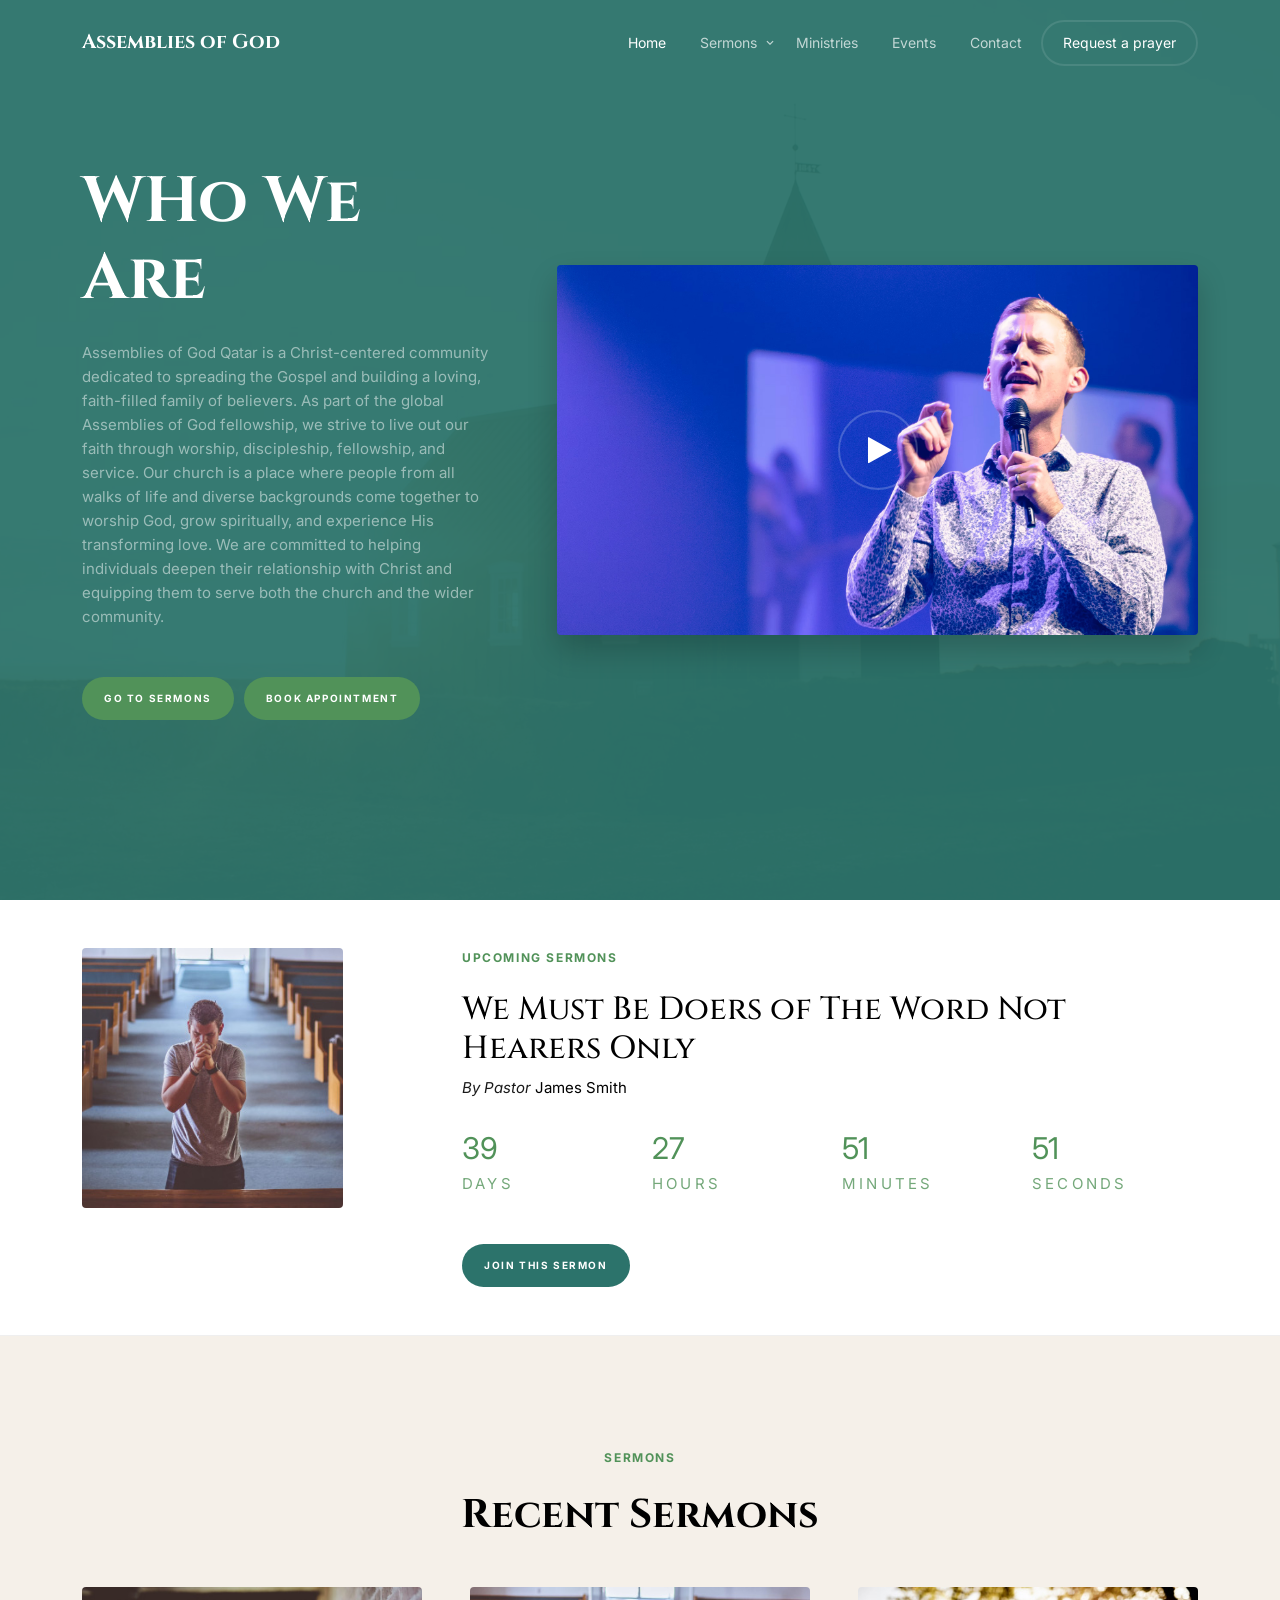
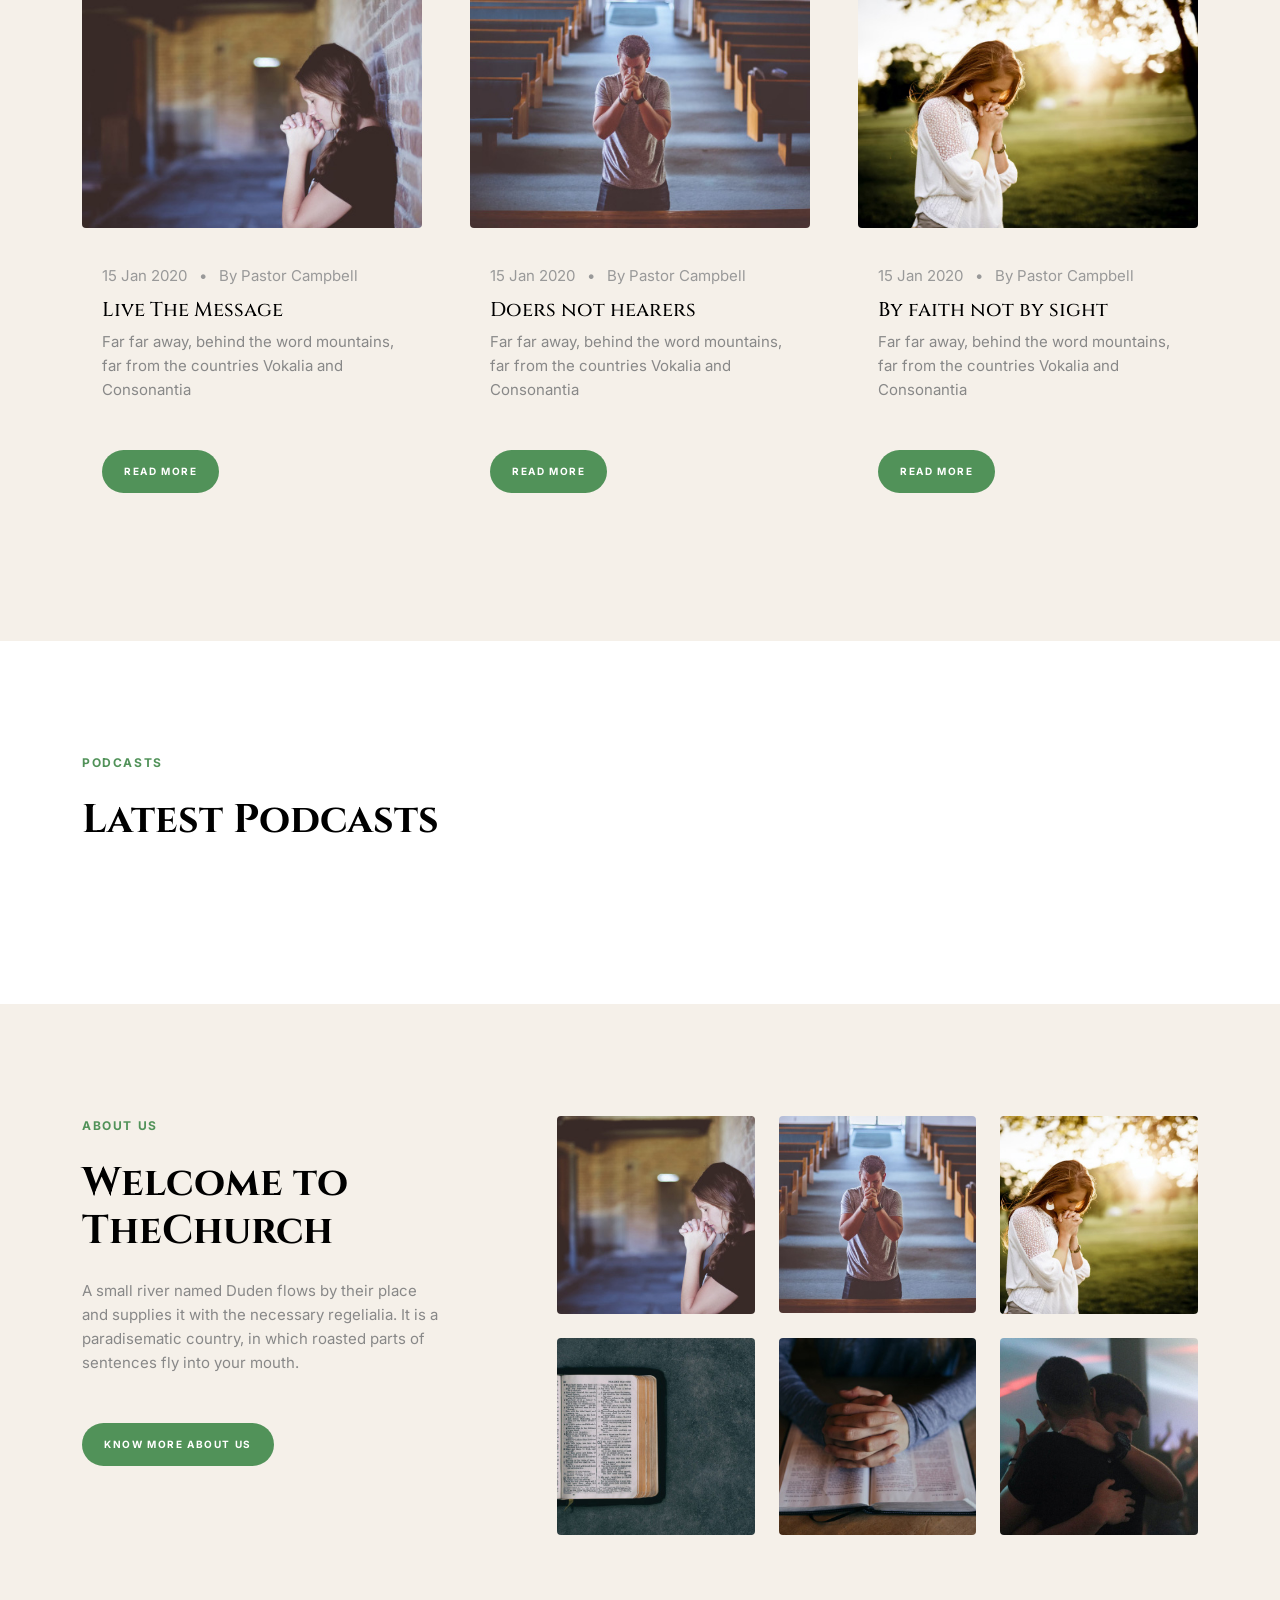
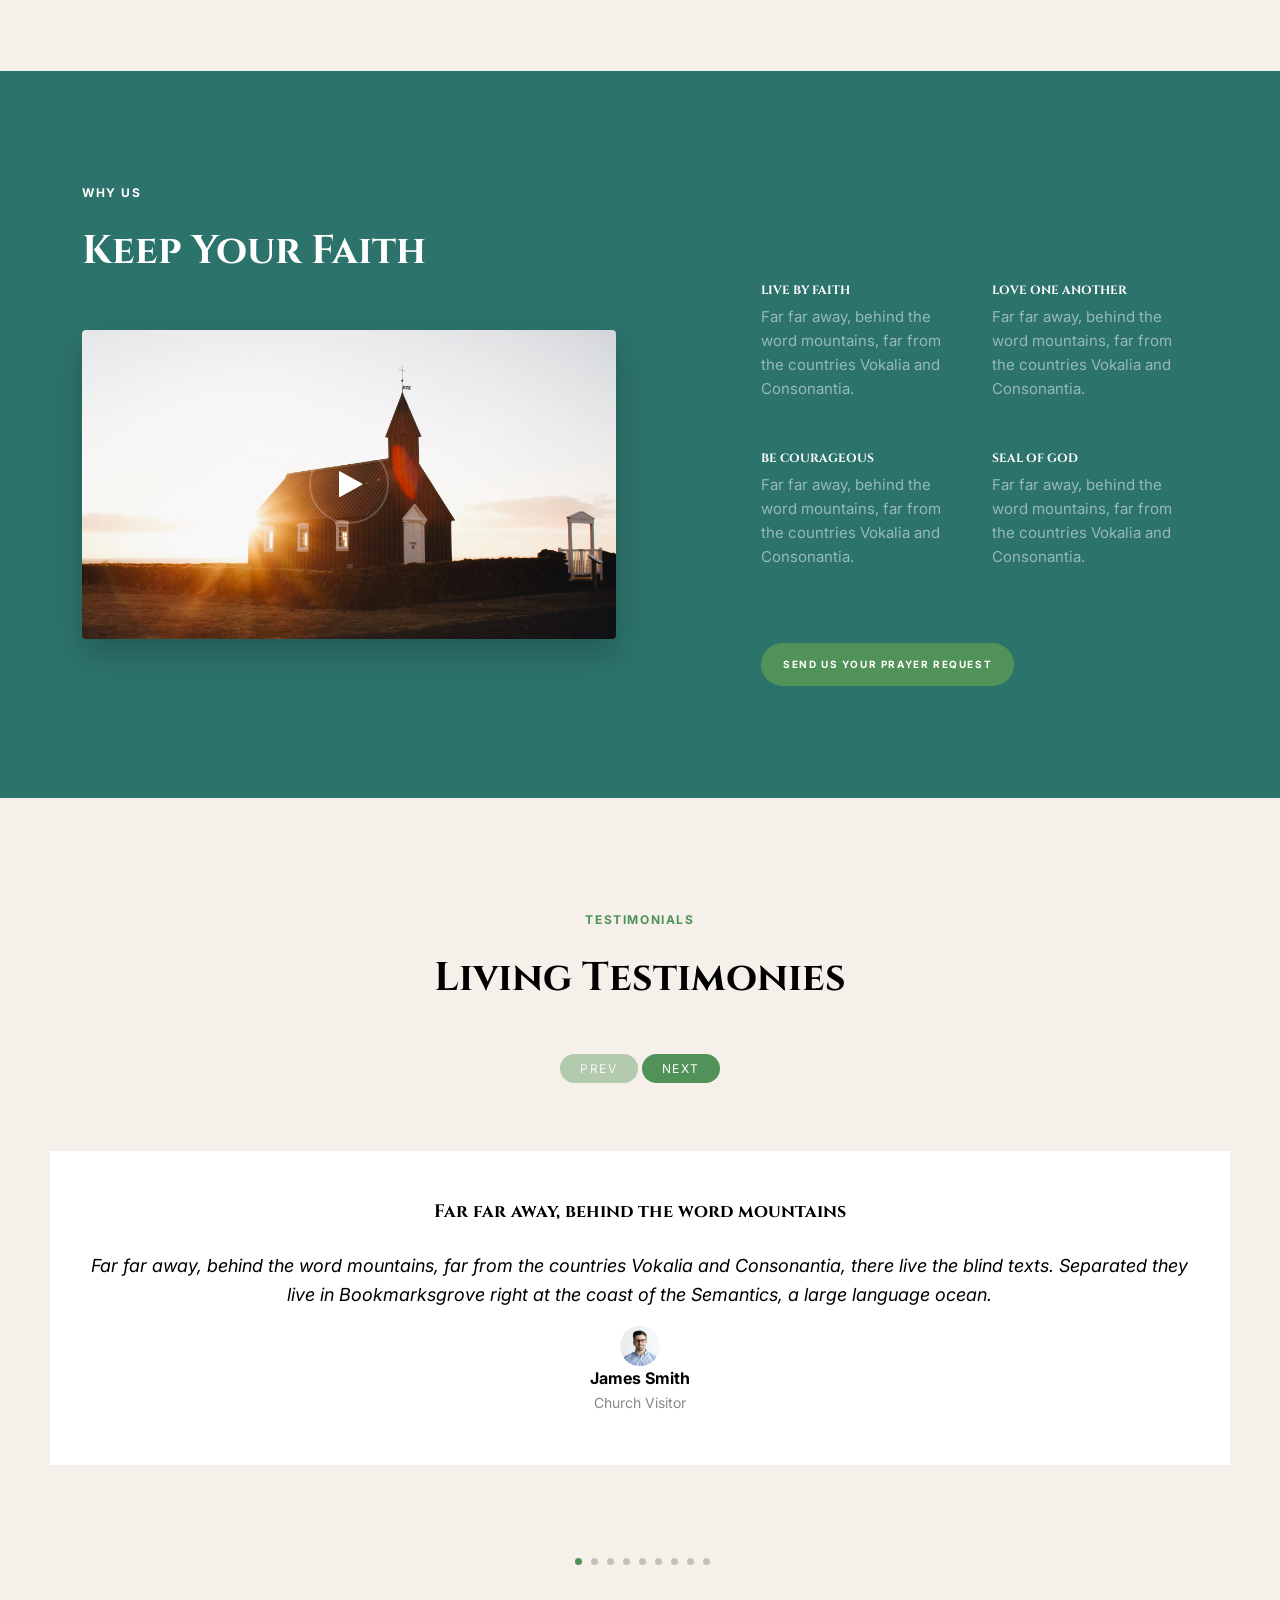
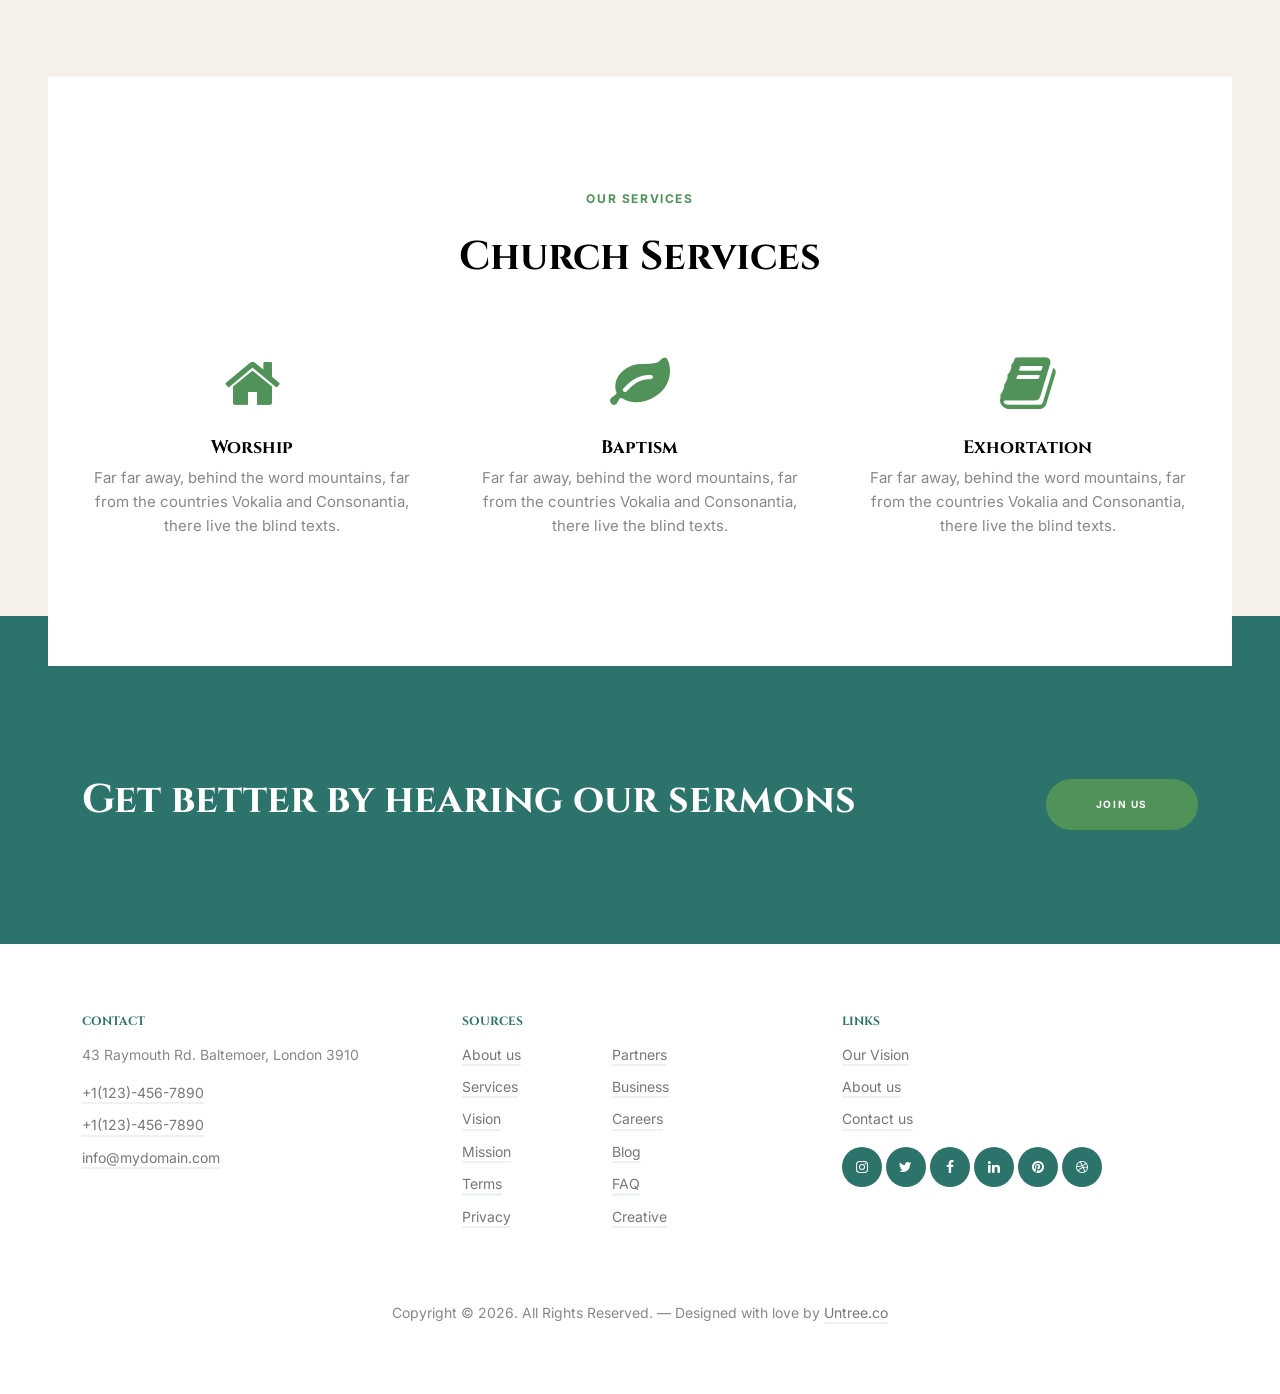
==== commit 4e971ae1: "edited" ====
--- a/index.html
+++ b/index.html
@@ -105,7 +105,7 @@
 								together to worship God, grow spiritually, and experience His transforming love. We are
 								committed to helping individuals deepen their relationship with Christ and equipping
 								them to serve both the church and the wider community.</p>
-							<div style="display: flex;">
+							<div style="display: flex; gap: 10px;">
 								<p data-aos="fade-left" data-aos-delay="300"><a href="#" class="btn btn-primary">Go to
 										sermons</a></p>
 								<p data-aos="fade-left" data-aos-delay="300"><a href="#" class="btn btn-primary">Book
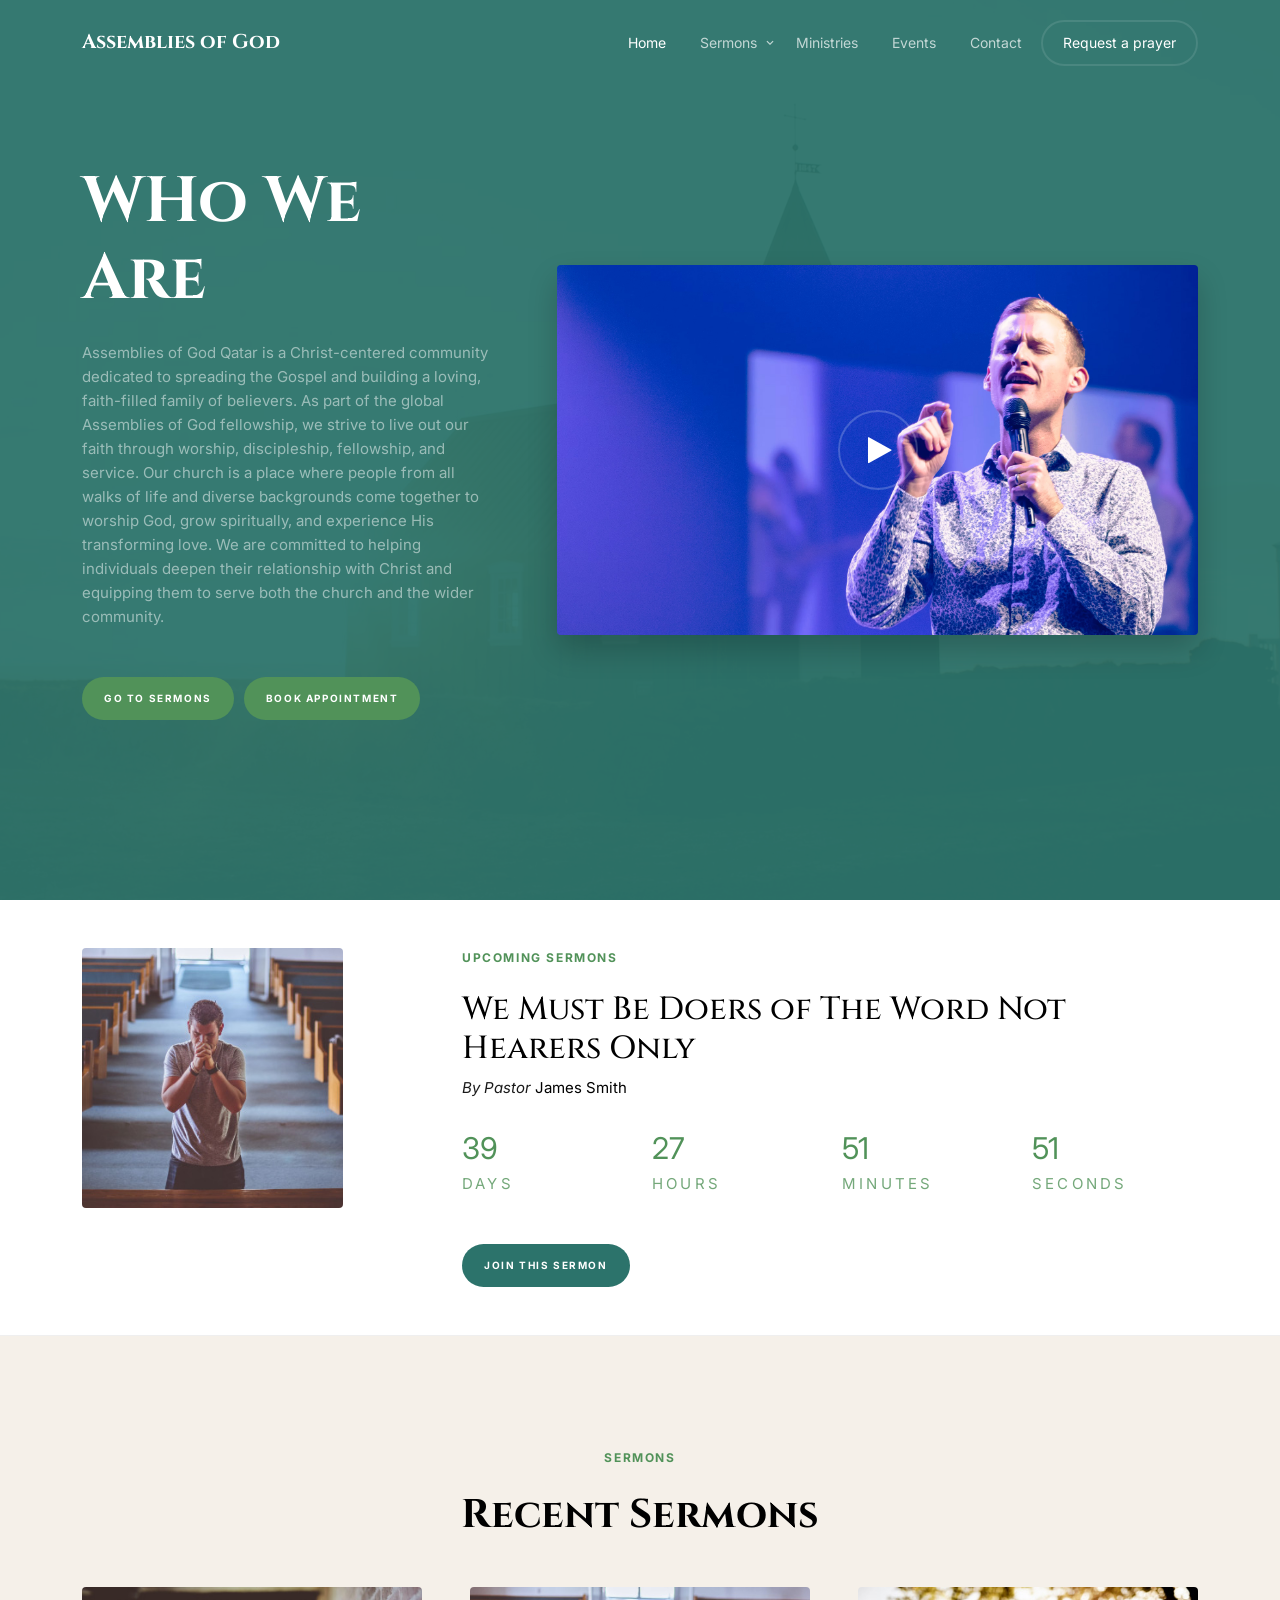
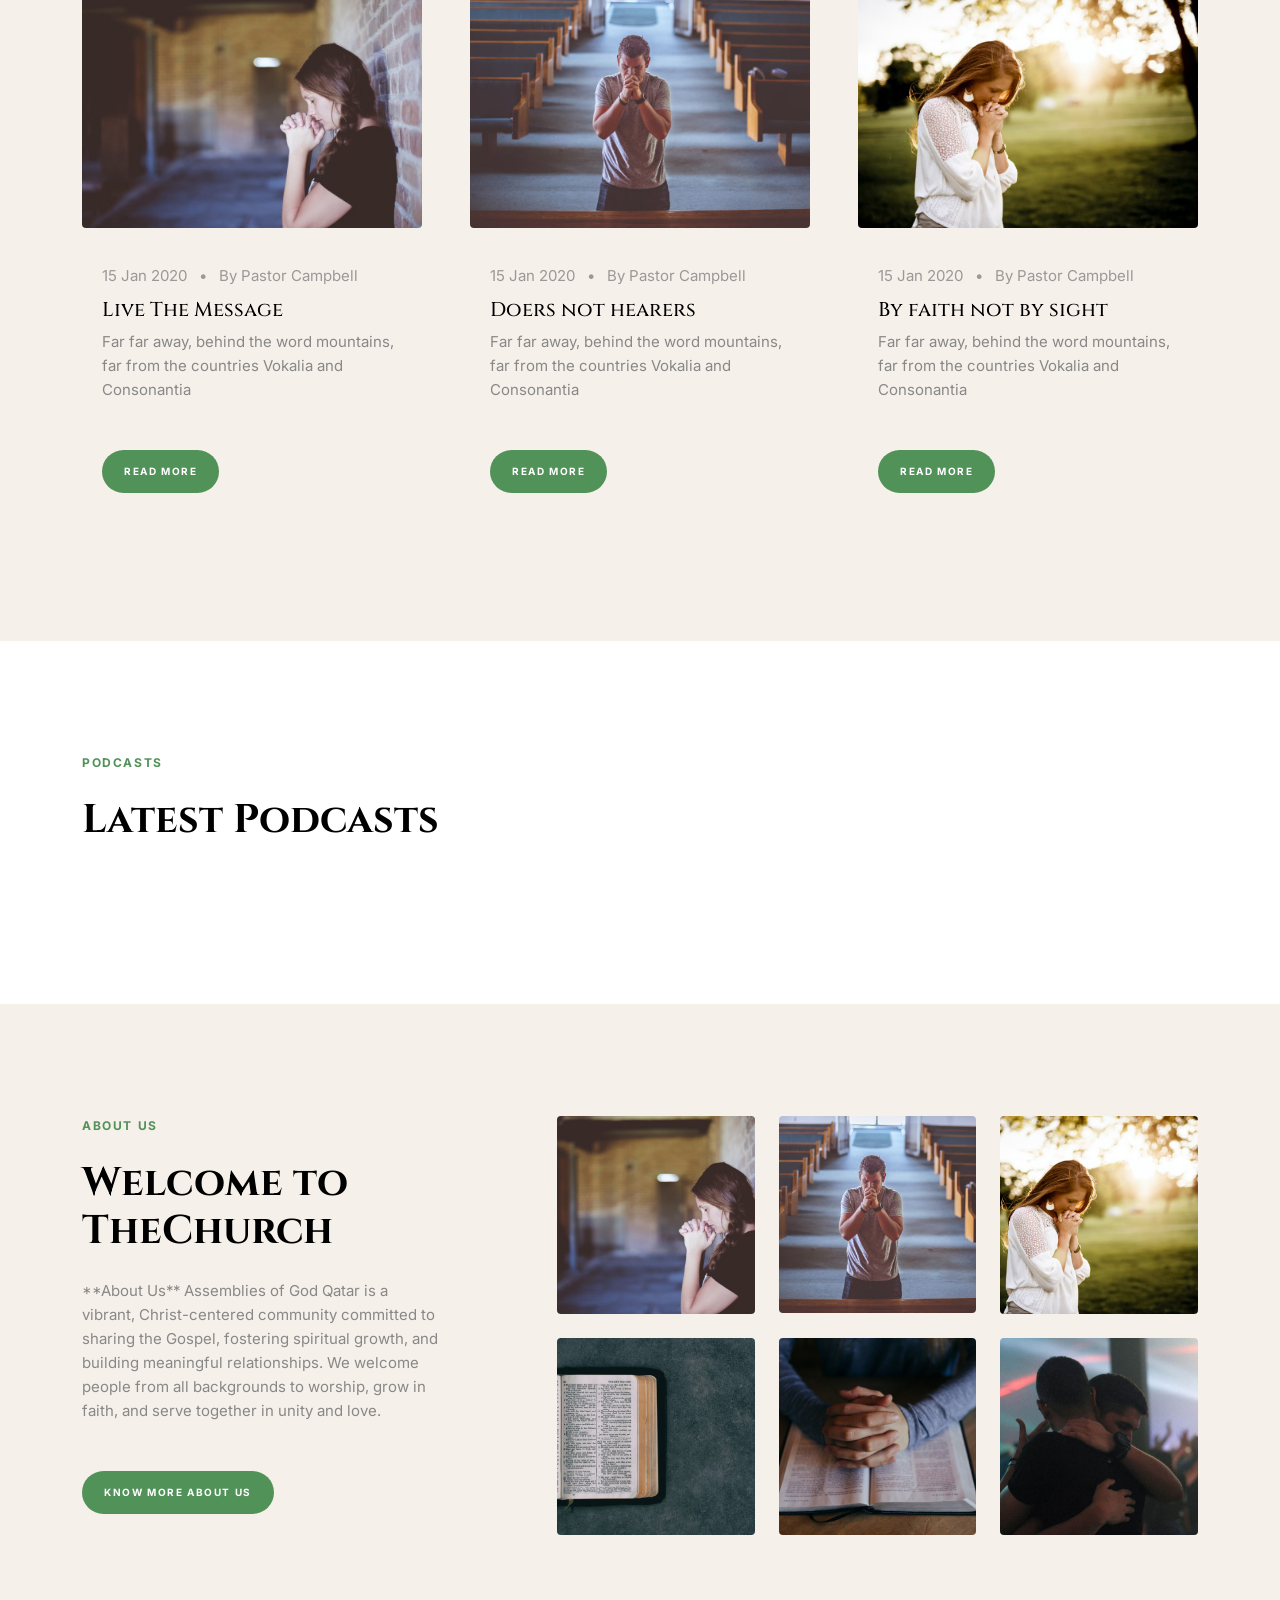
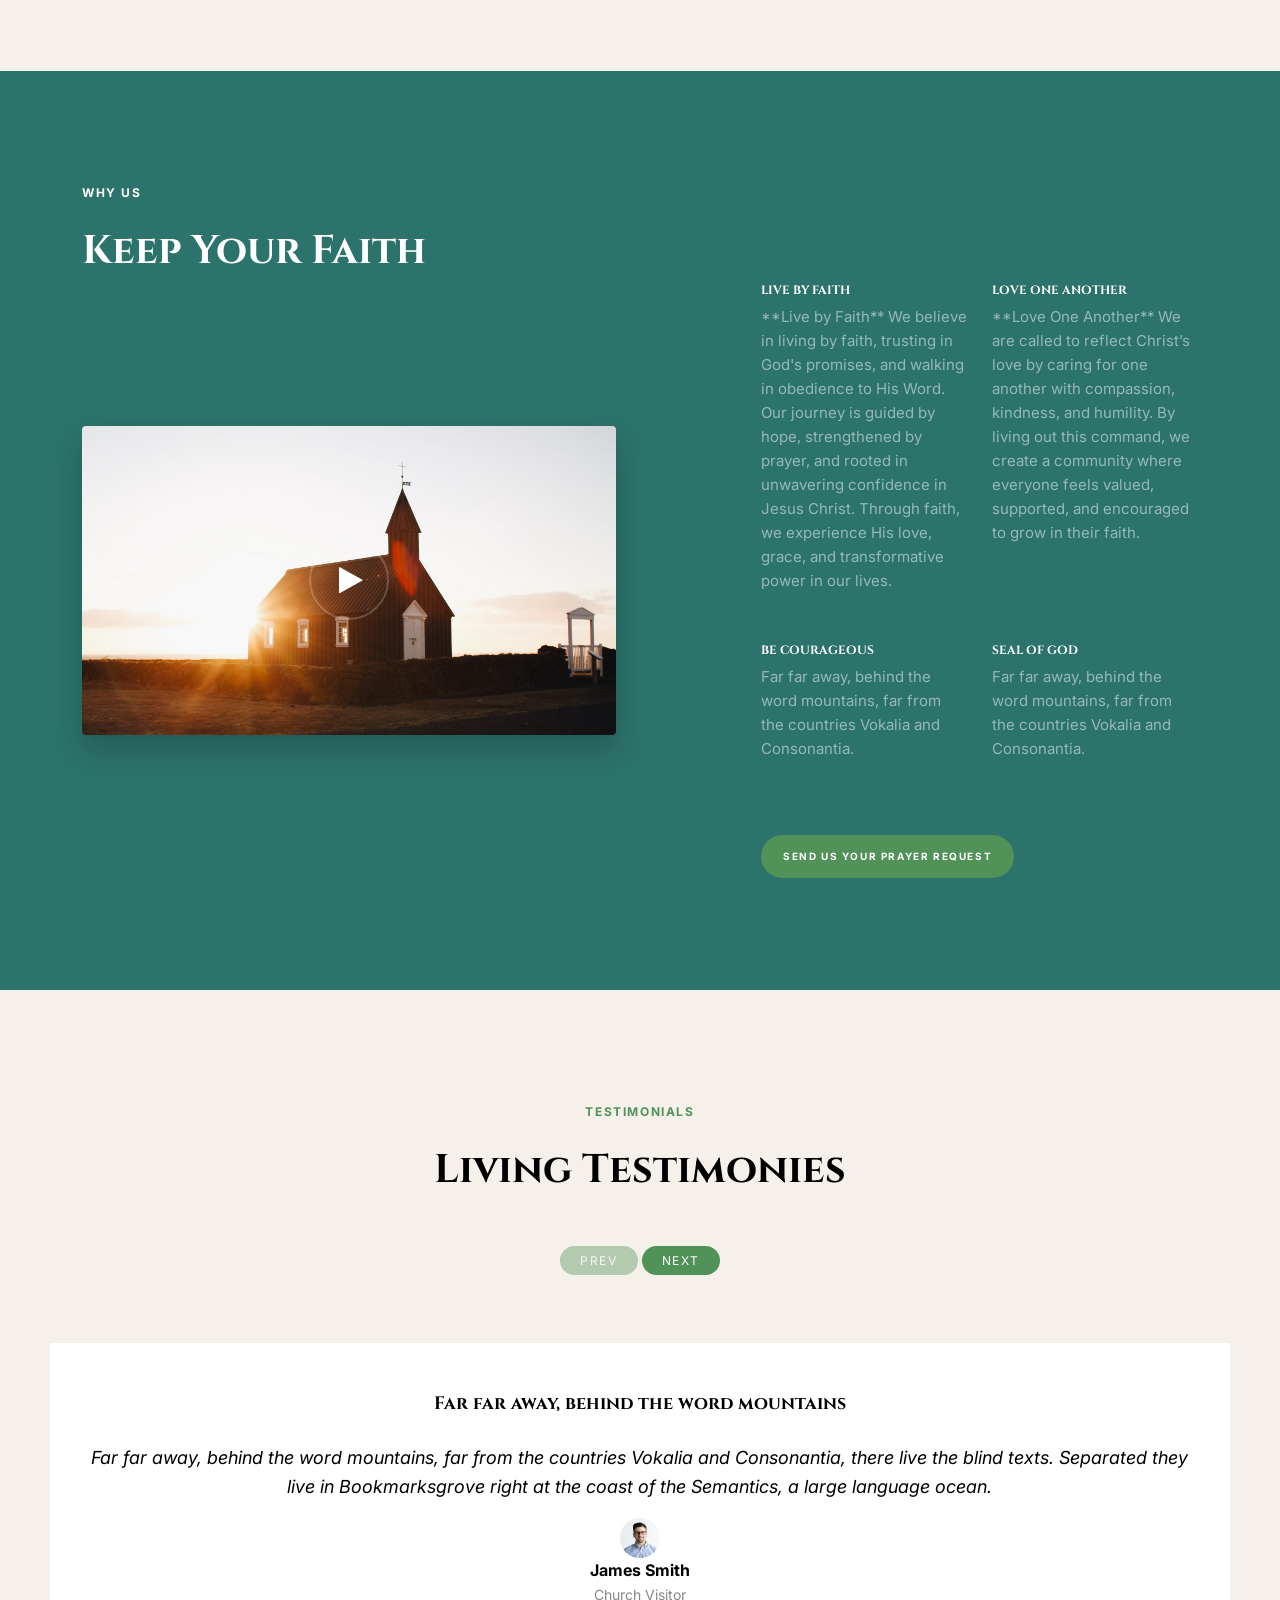
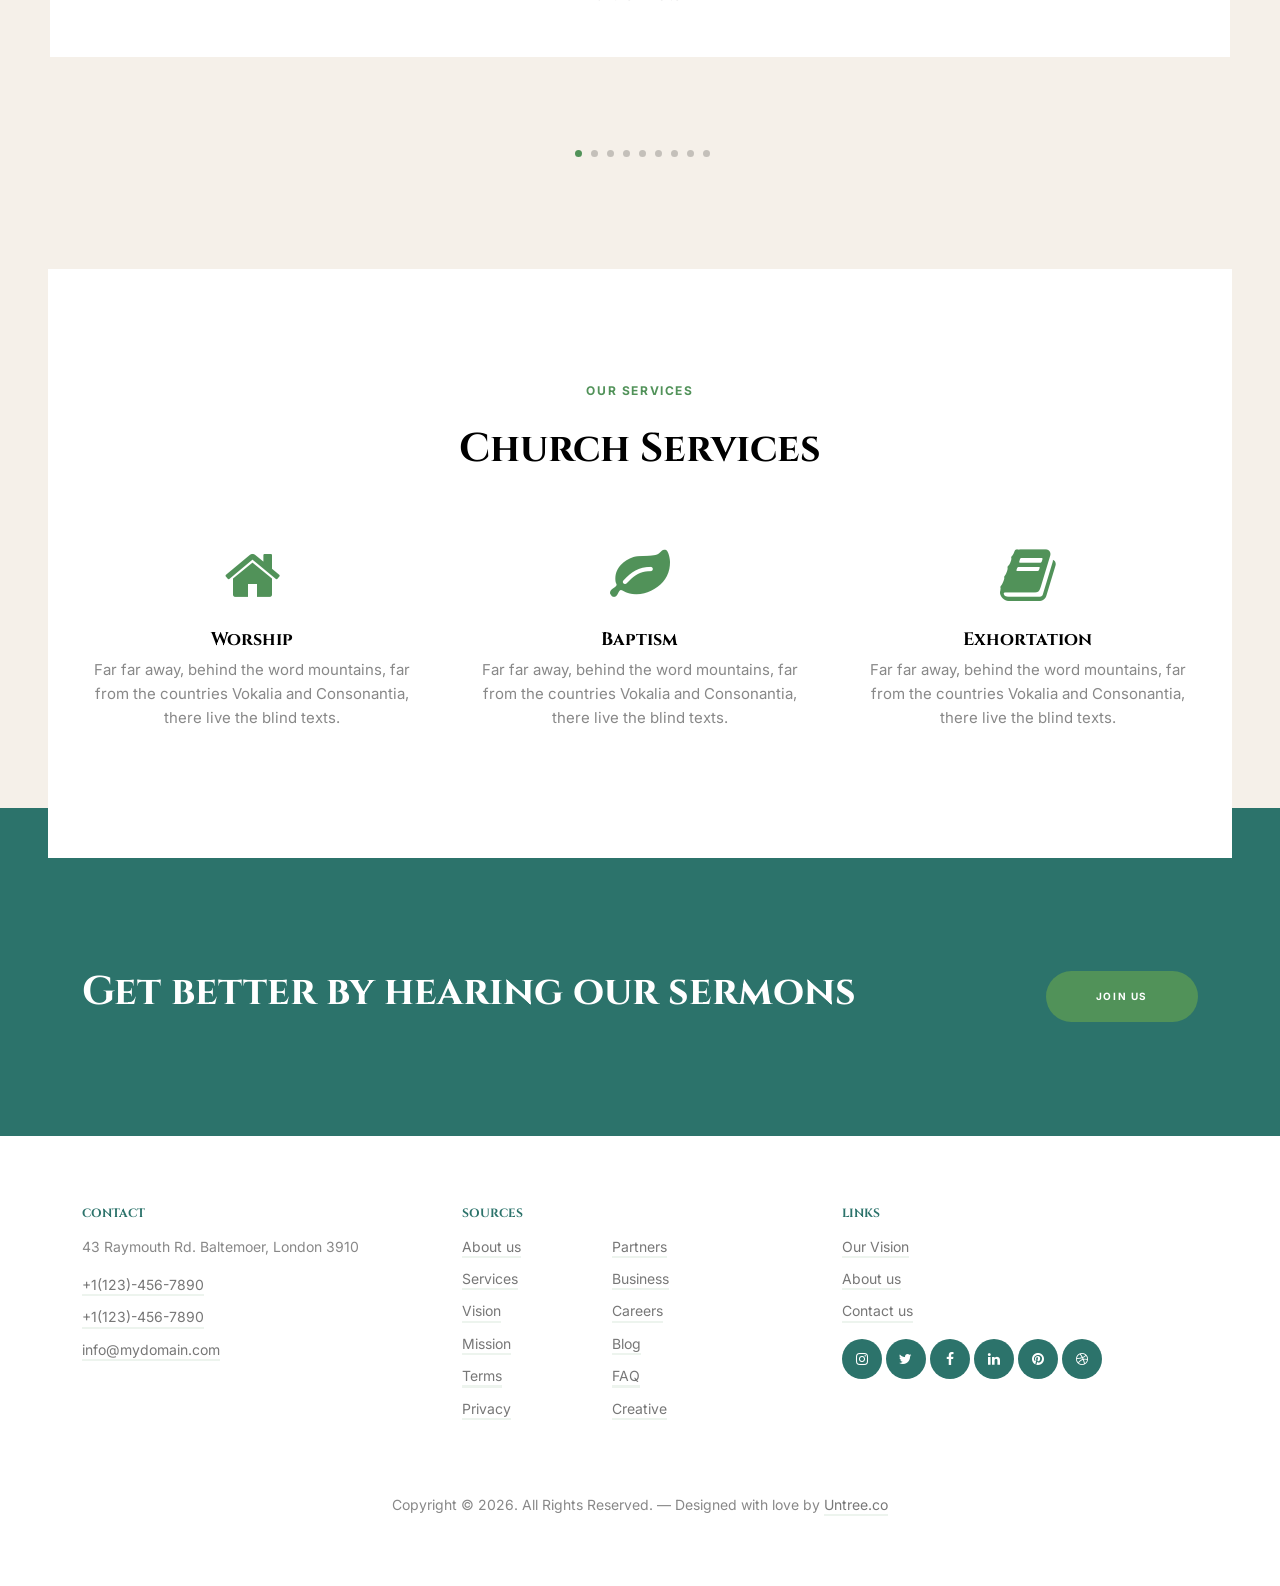
==== commit fa8ef039: "initial commit" ====
--- a/index.html
+++ b/index.html
@@ -284,8 +284,11 @@
 				<div class="col-lg-4" data-aos="fade-up">
 					<span class="subheading mb-4 d-block">About us</span>
 					<h2 class="mb-4 heading">Welcome to TheChurch</h2>
-					<p>A small river named Duden flows by their place and supplies it with the necessary regelialia. It
-						is a paradisematic country, in which roasted parts of sentences fly into your mouth.</p>
+					<p>**About Us**
+
+						Assemblies of God Qatar is a vibrant, Christ-centered community committed to sharing the Gospel,
+						fostering spiritual growth, and building meaningful relationships. We welcome people from all
+						backgrounds to worship, grow in faith, and serve together in unity and love.</p>
 					<p class="mt-5"><a href="#" class="btn btn-primary">Know more about us</a></p>
 				</div>
 				<div class="col-lg-7" data-aos="fade-up" data-aos-delay="100">
@@ -337,13 +340,21 @@
 					<div class="row g-4">
 						<div class="col-lg-6 feature-1">
 							<h3 class="text-white">Live by Faith</h3>
-							<p class="opac-white-5">Far far away, behind the word mountains, far from the countries
-								Vokalia and Consonantia. </p>
+							<p class="opac-white-5">**Live by Faith**
+
+								We believe in living by faith, trusting in God's promises,
+								and walking in obedience to His Word. Our journey is guided by hope, strengthened by
+								prayer, and rooted in unwavering confidence in Jesus Christ. Through faith, we
+								experience His love, grace, and transformative power in our lives. </p>
 						</div>
 						<div class="col-lg-6 feature-1">
 							<h3 class="text-white">Love one another</h3>
-							<p class="opac-white-5">Far far away, behind the word mountains, far from the countries
-								Vokalia and Consonantia. </p>
+							<p class="opac-white-5">**Love One Another**
+
+								We are called to reflect Christ’s love by caring for one
+								another with compassion, kindness, and humility. By living out this command, we create a
+								community where everyone feels valued, supported, and encouraged to grow in their faith.
+							</p>
 						</div>
 
 						<div class="col-lg-6 feature-1">
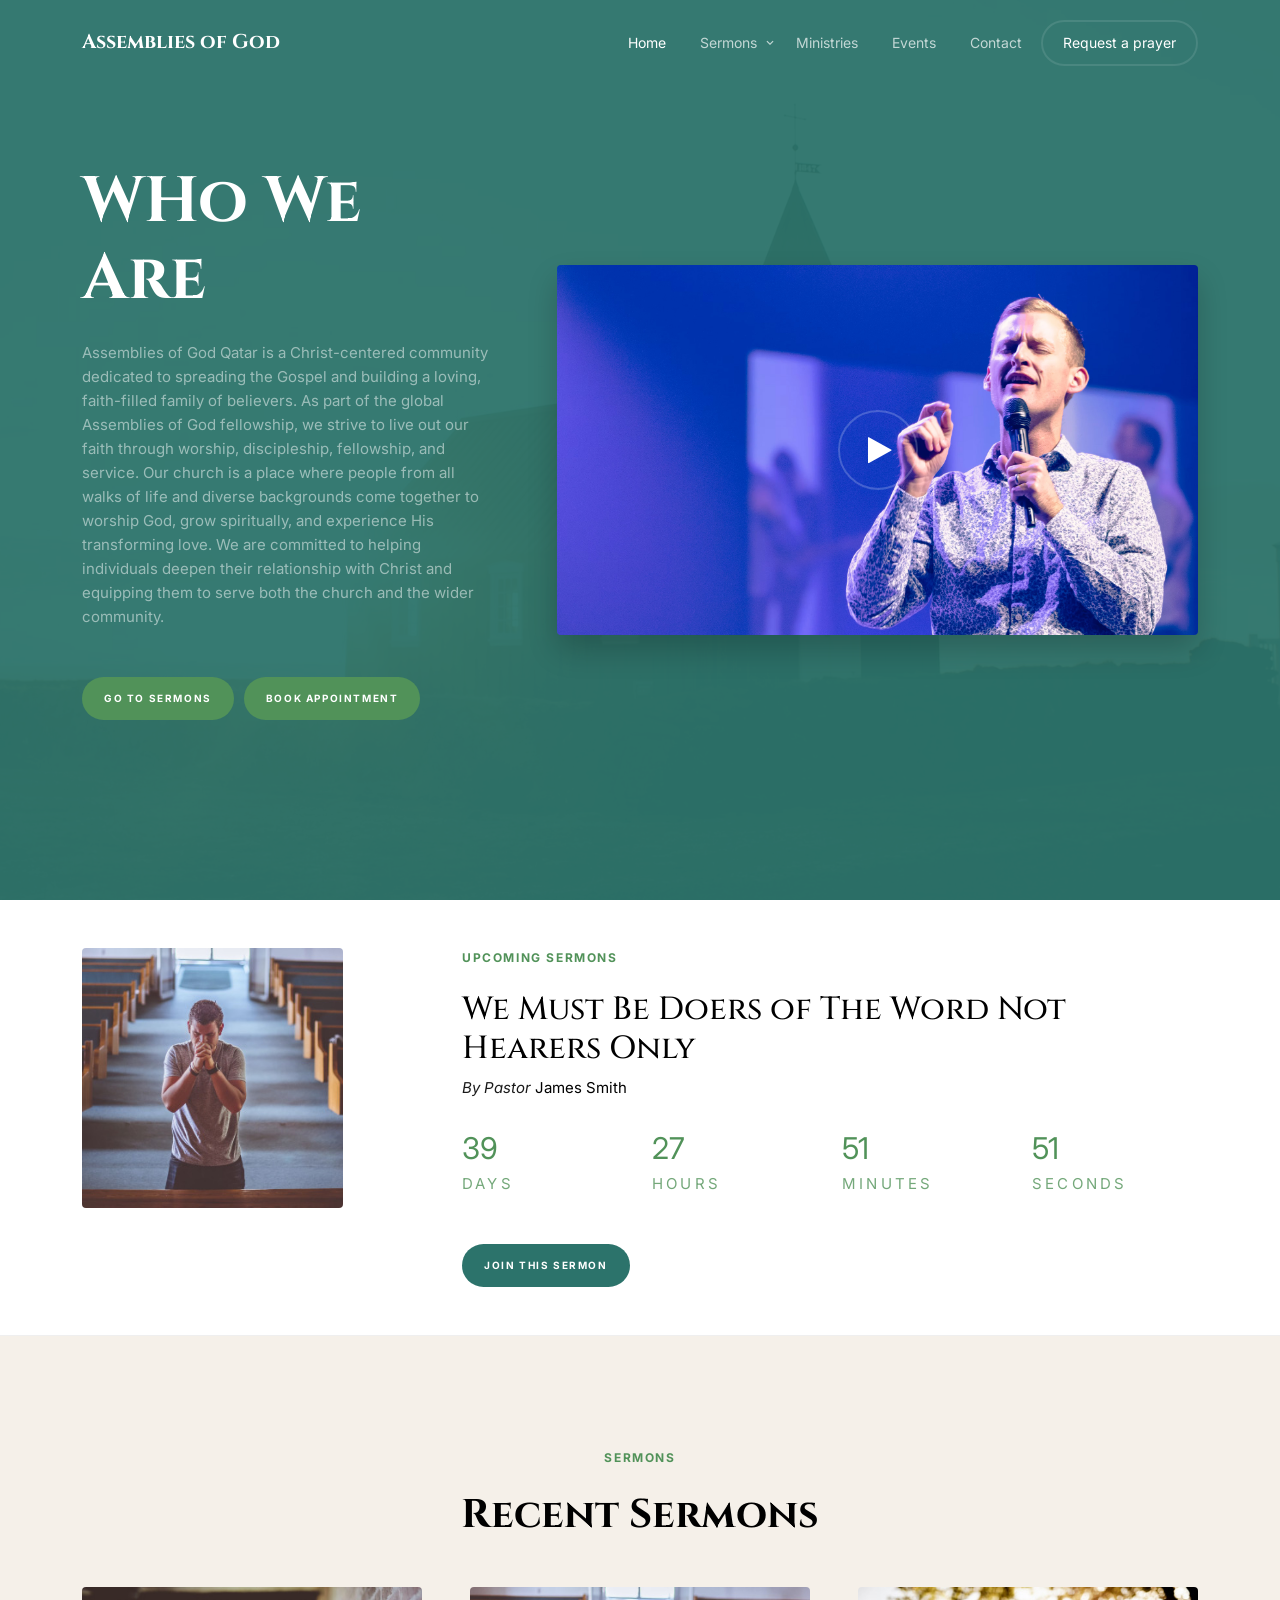
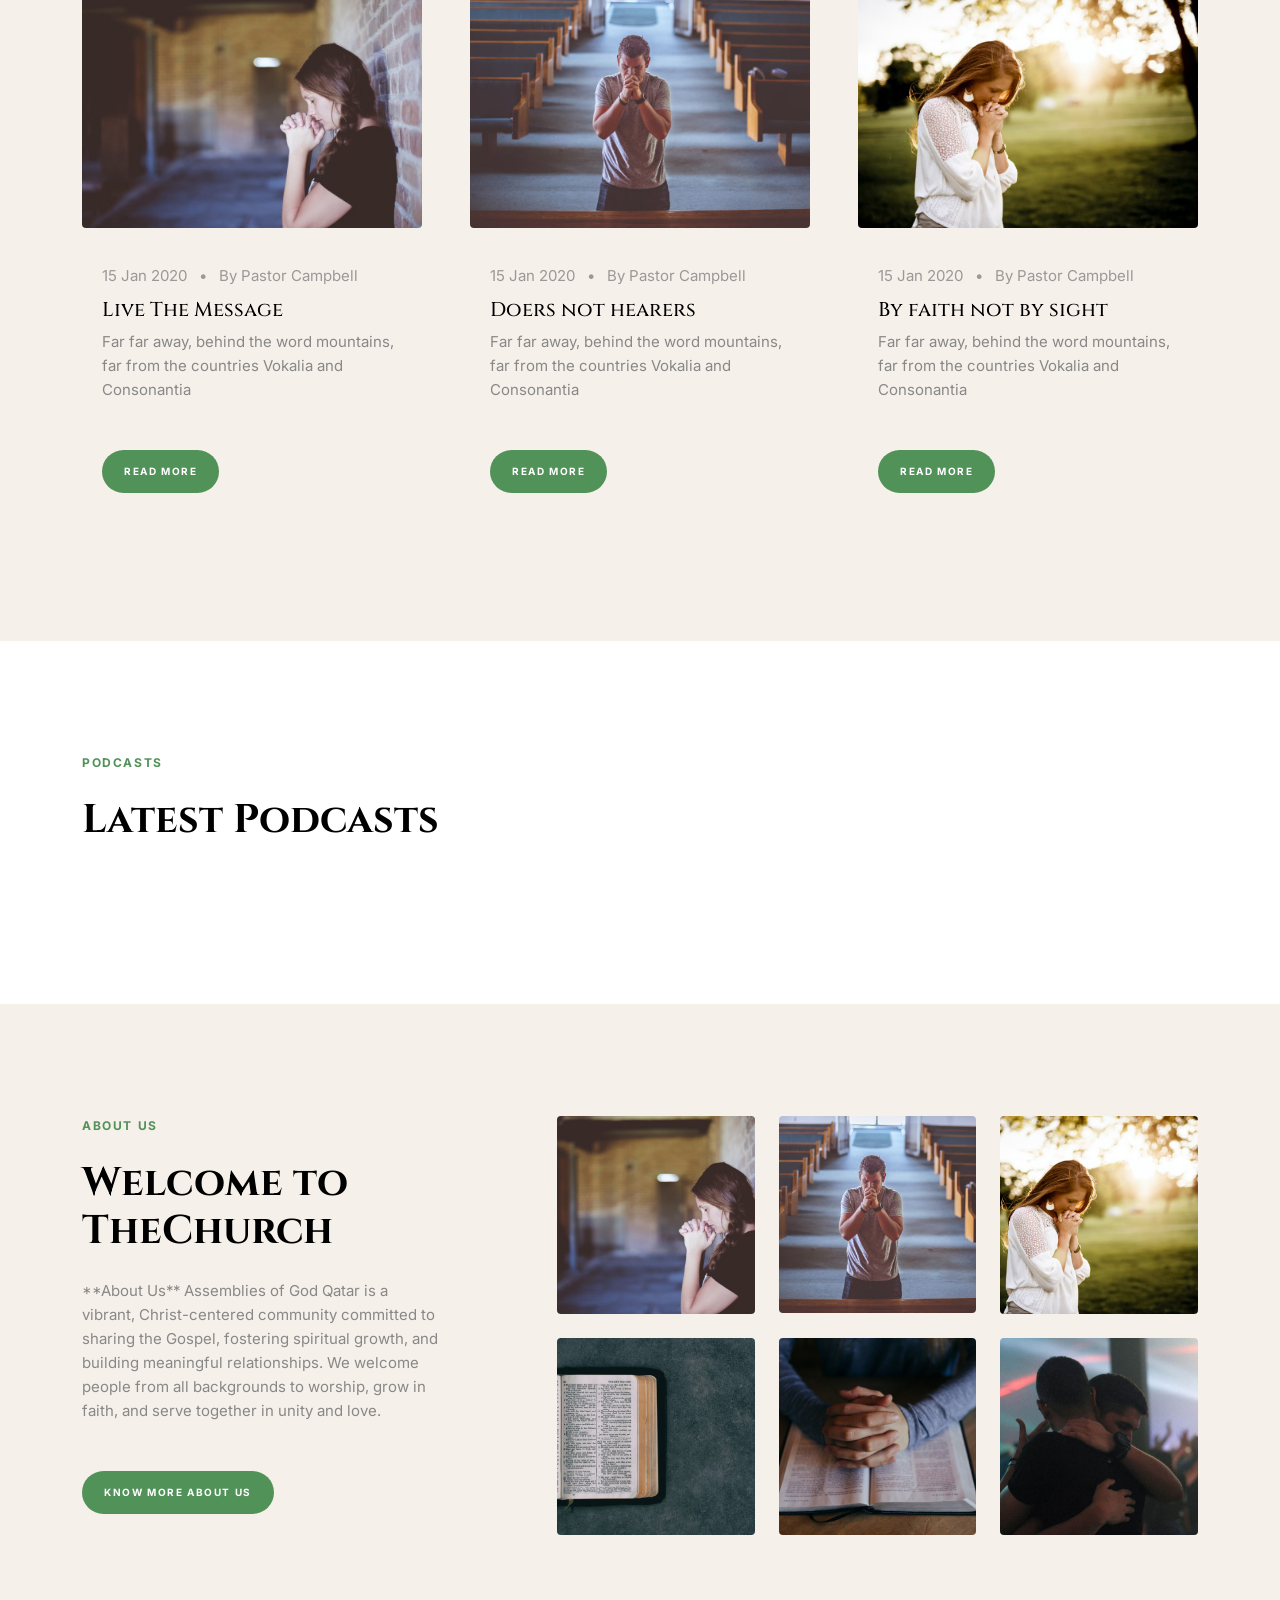
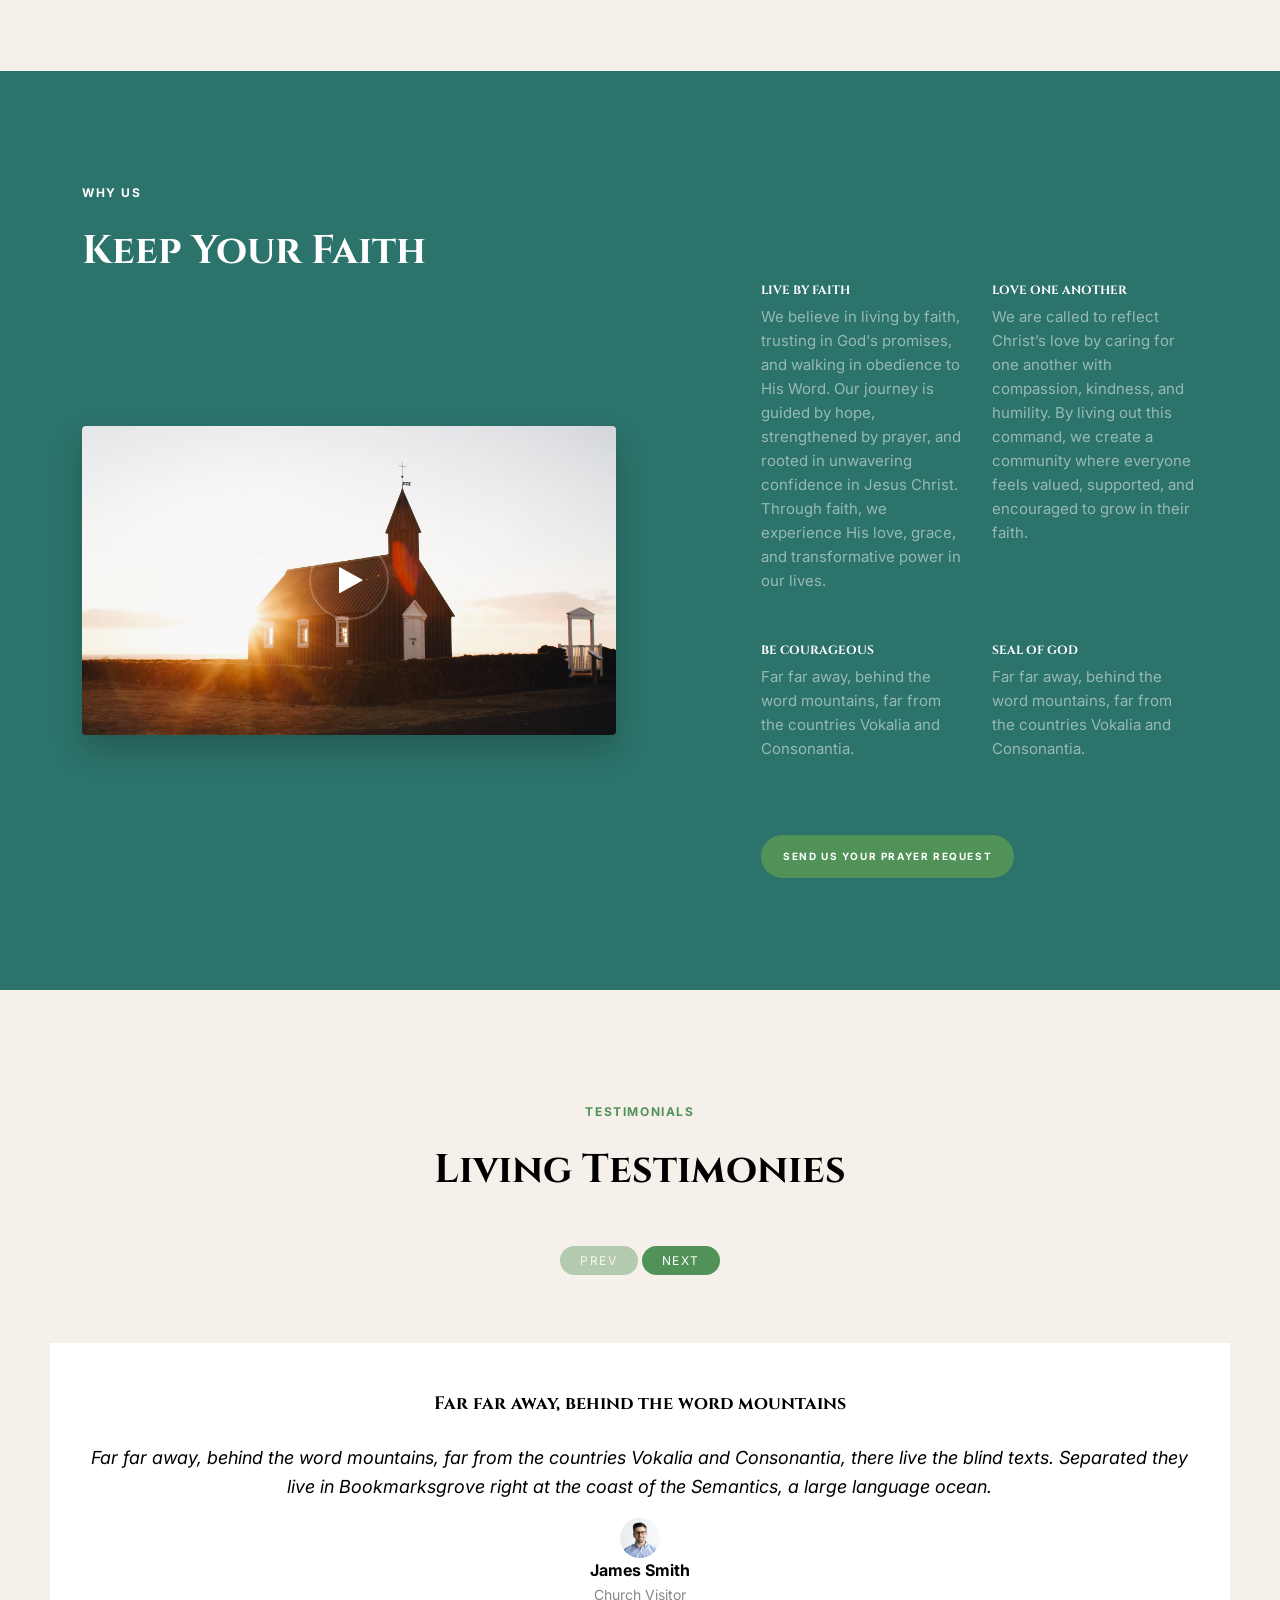
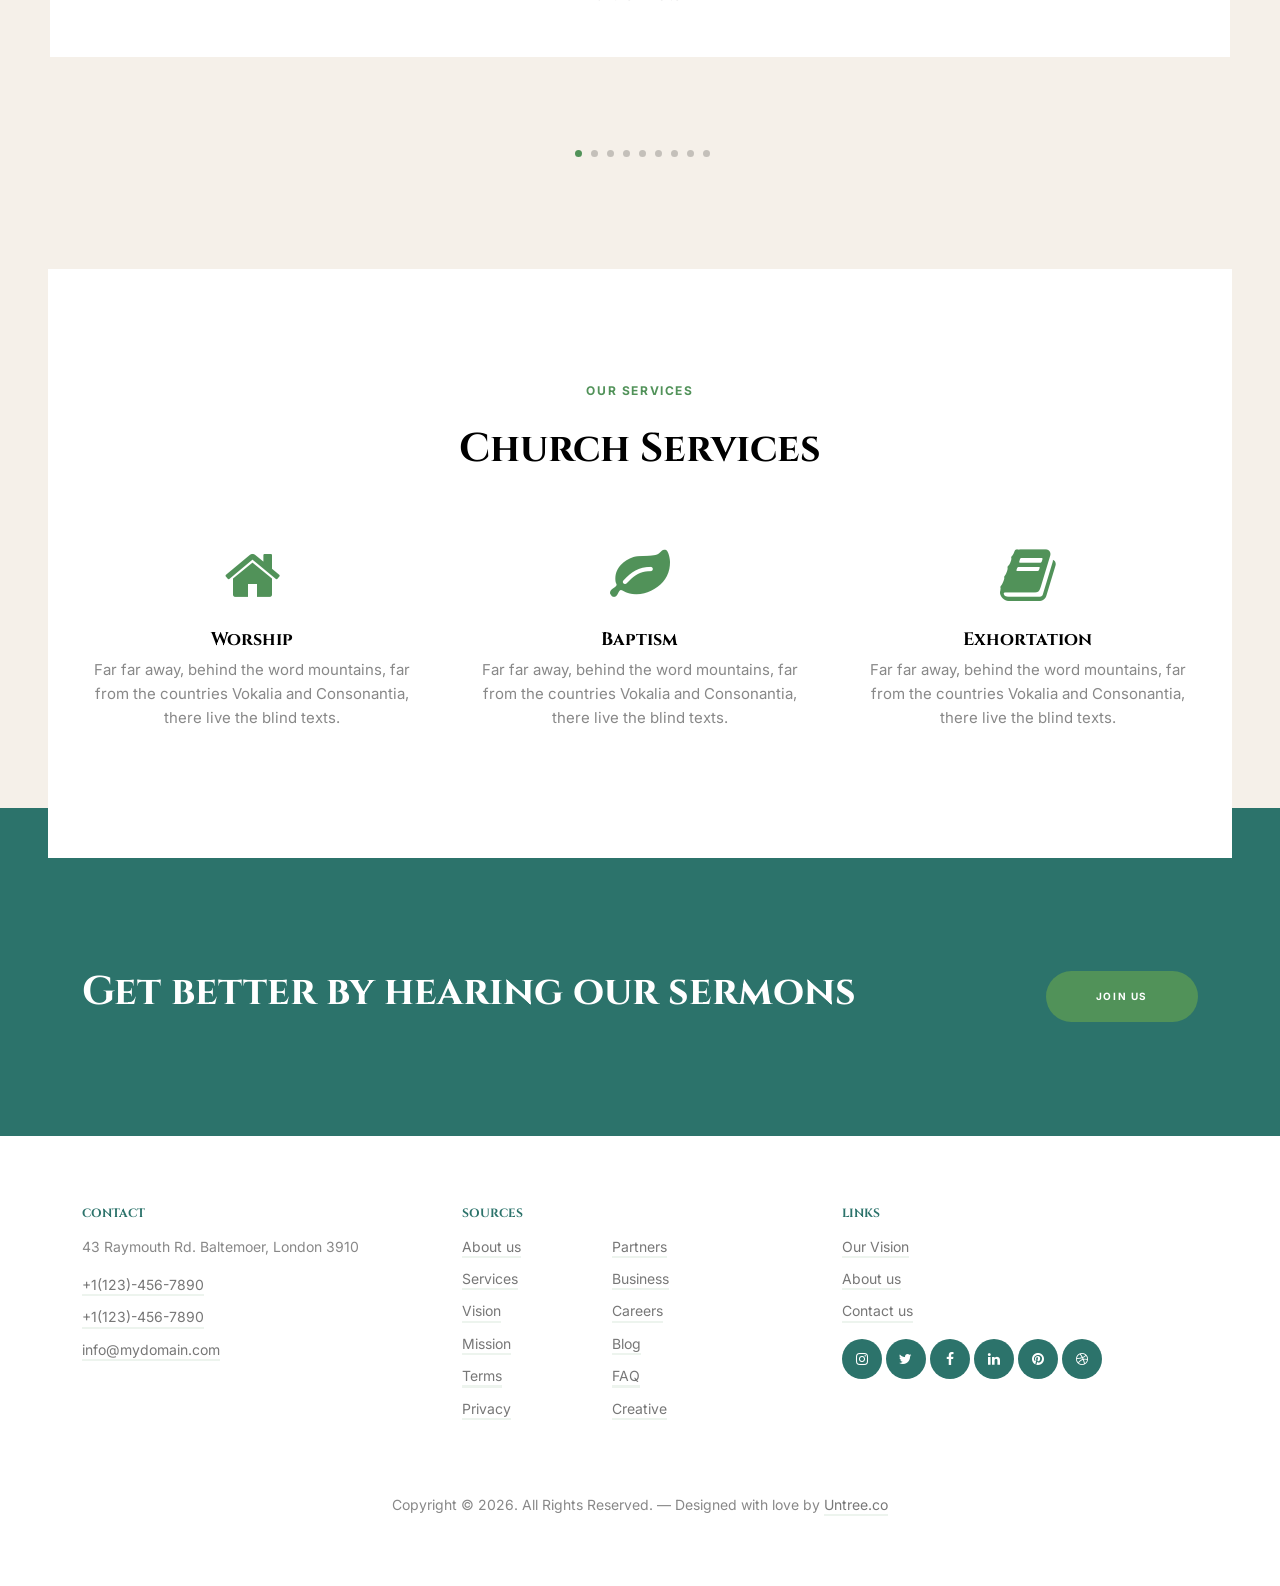
==== commit c18ac683: "initial commit" ====
--- a/index.html
+++ b/index.html
@@ -340,8 +340,7 @@
 					<div class="row g-4">
 						<div class="col-lg-6 feature-1">
 							<h3 class="text-white">Live by Faith</h3>
-							<p class="opac-white-5">**Live by Faith**
-
+							<p class="opac-white-5">
 								We believe in living by faith, trusting in God's promises,
 								and walking in obedience to His Word. Our journey is guided by hope, strengthened by
 								prayer, and rooted in unwavering confidence in Jesus Christ. Through faith, we
@@ -349,8 +348,7 @@
 						</div>
 						<div class="col-lg-6 feature-1">
 							<h3 class="text-white">Love one another</h3>
-							<p class="opac-white-5">**Love One Another**
-
+							<p class="opac-white-5">
 								We are called to reflect Christ’s love by caring for one
 								another with compassion, kindness, and humility. By living out this command, we create a
 								community where everyone feels valued, supported, and encouraged to grow in their faith.
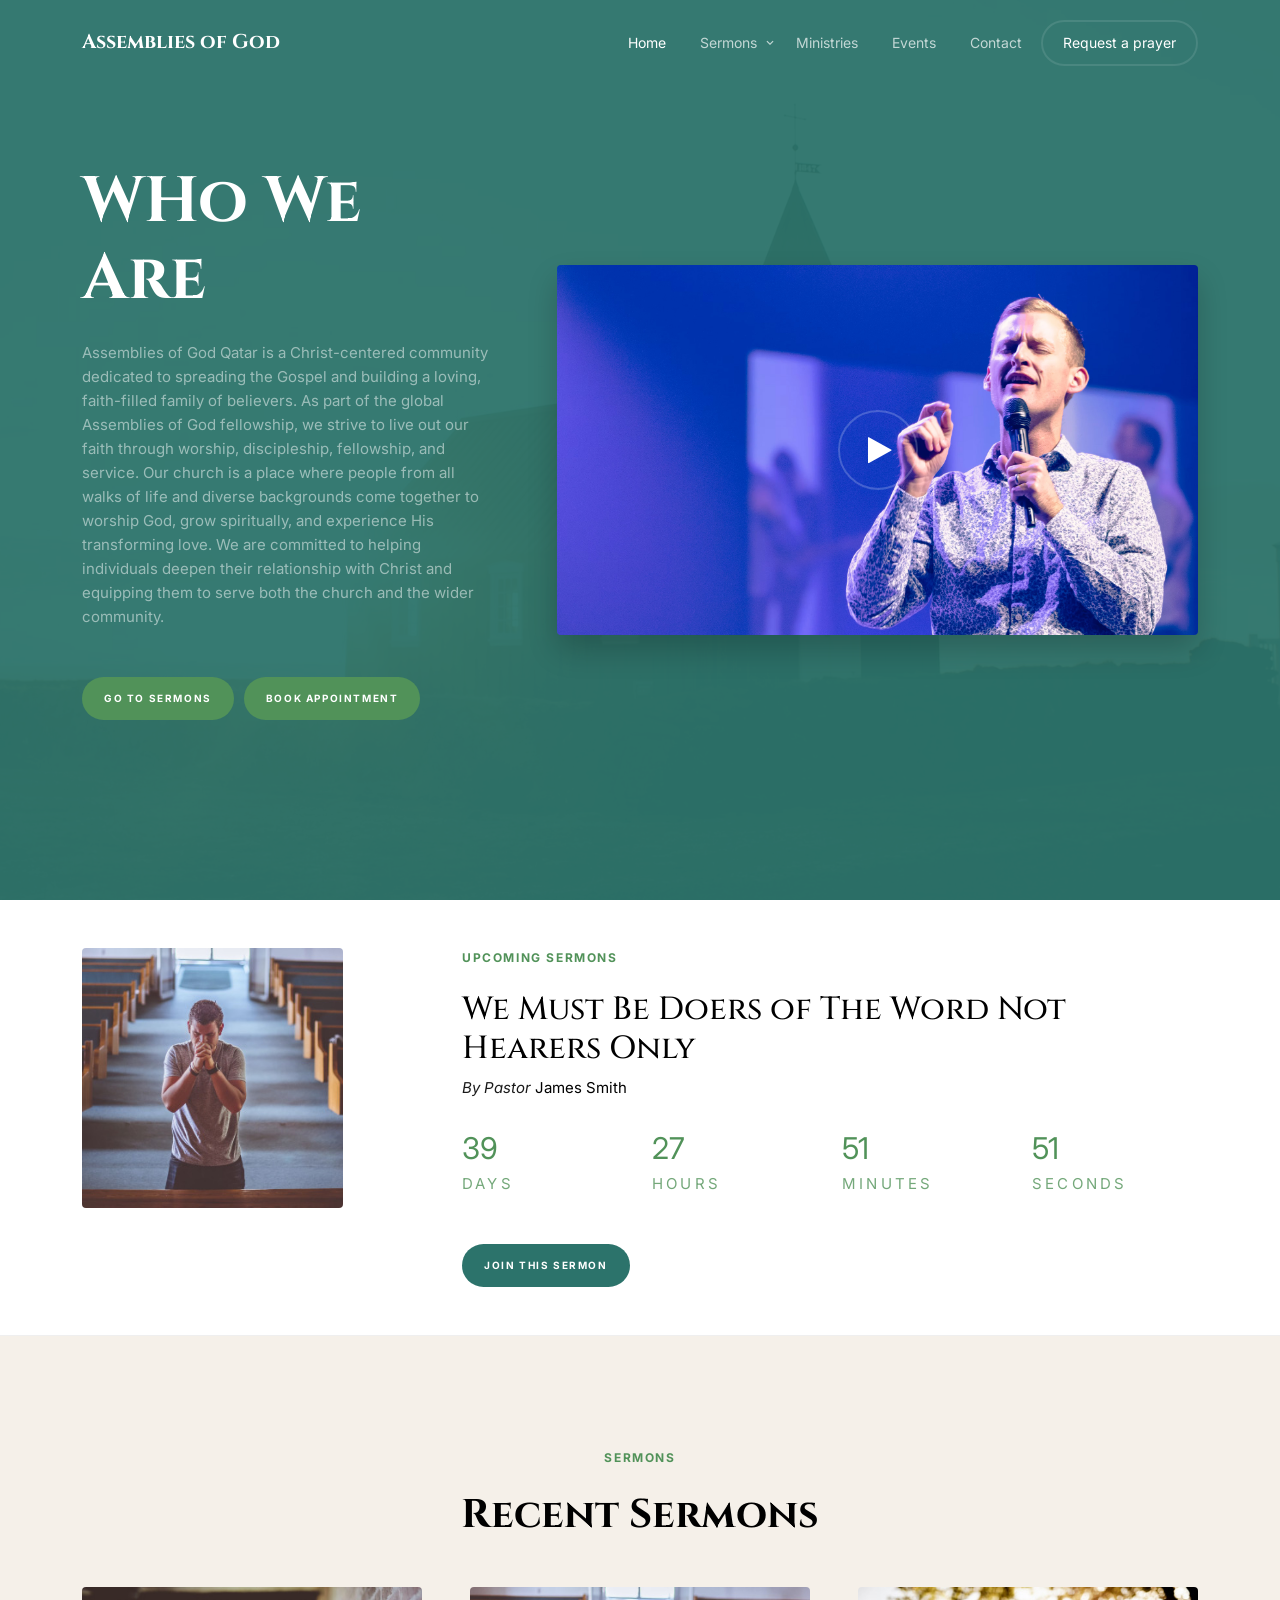
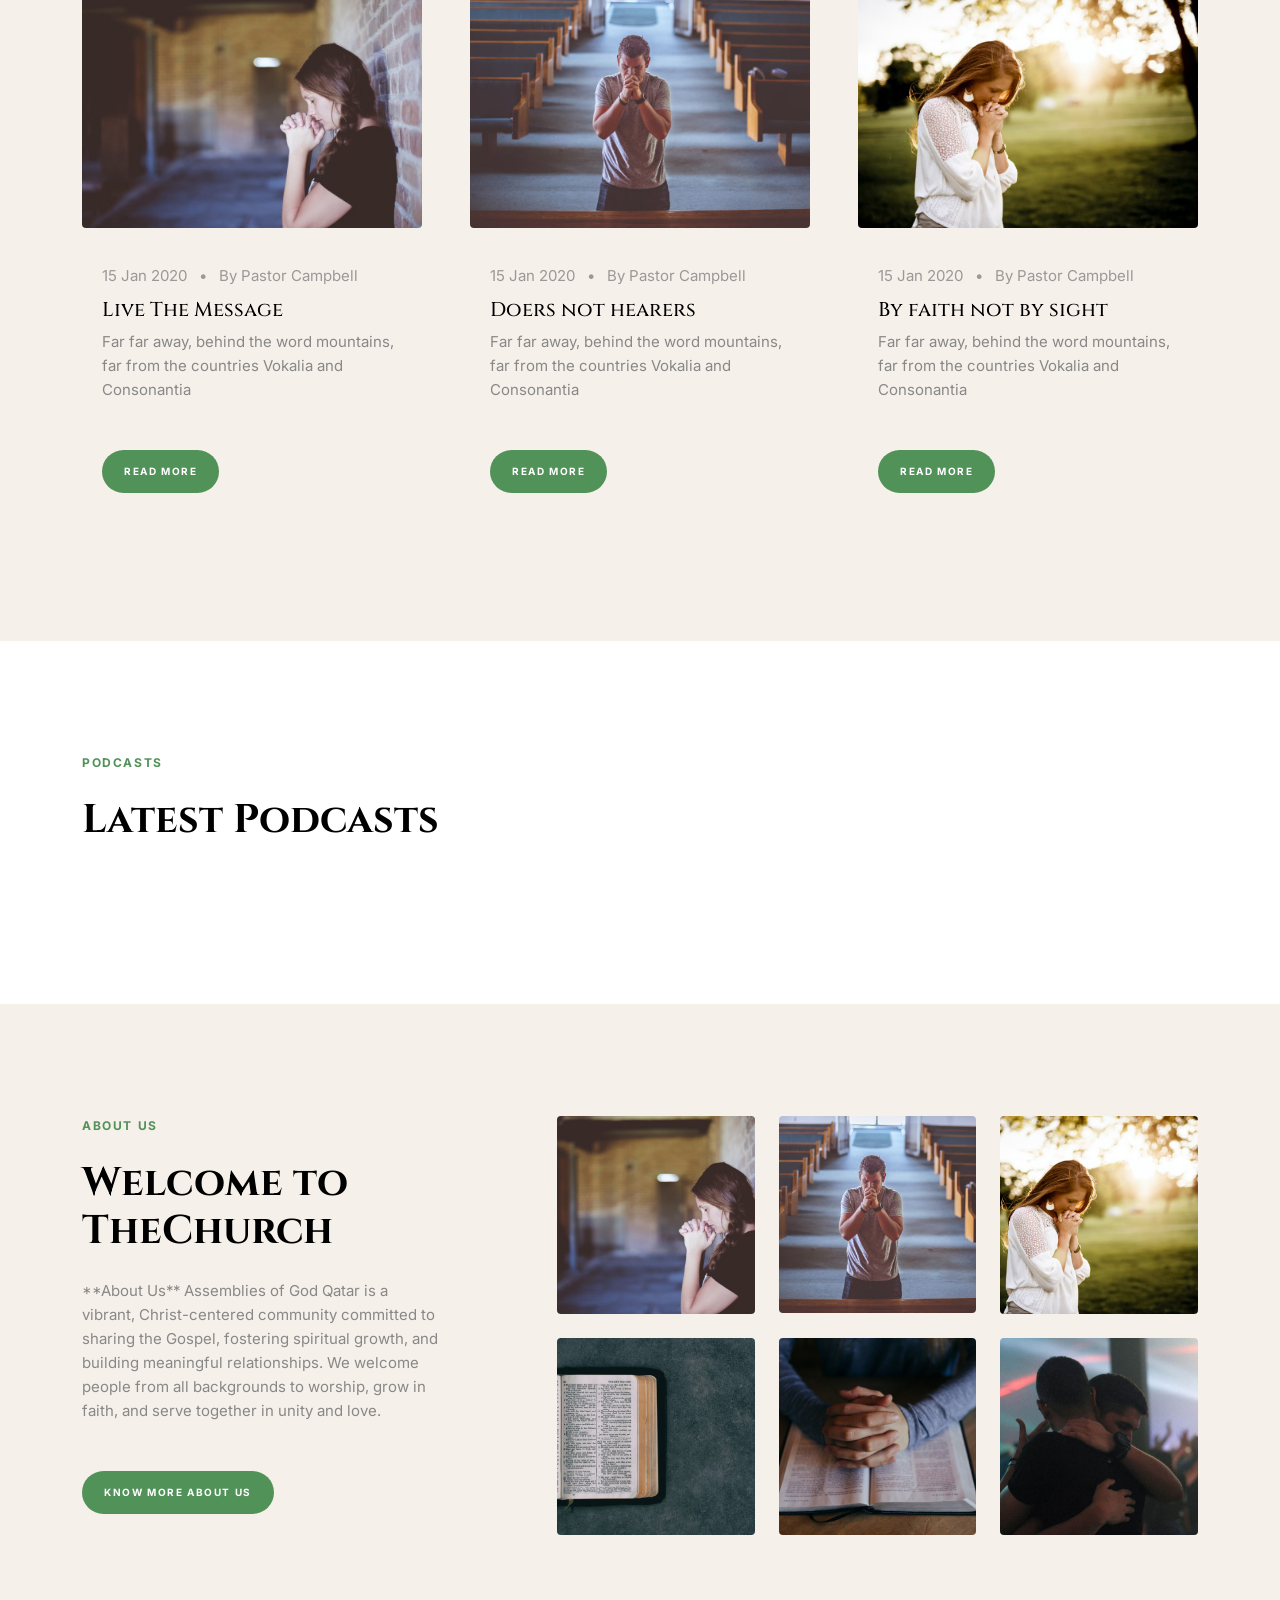
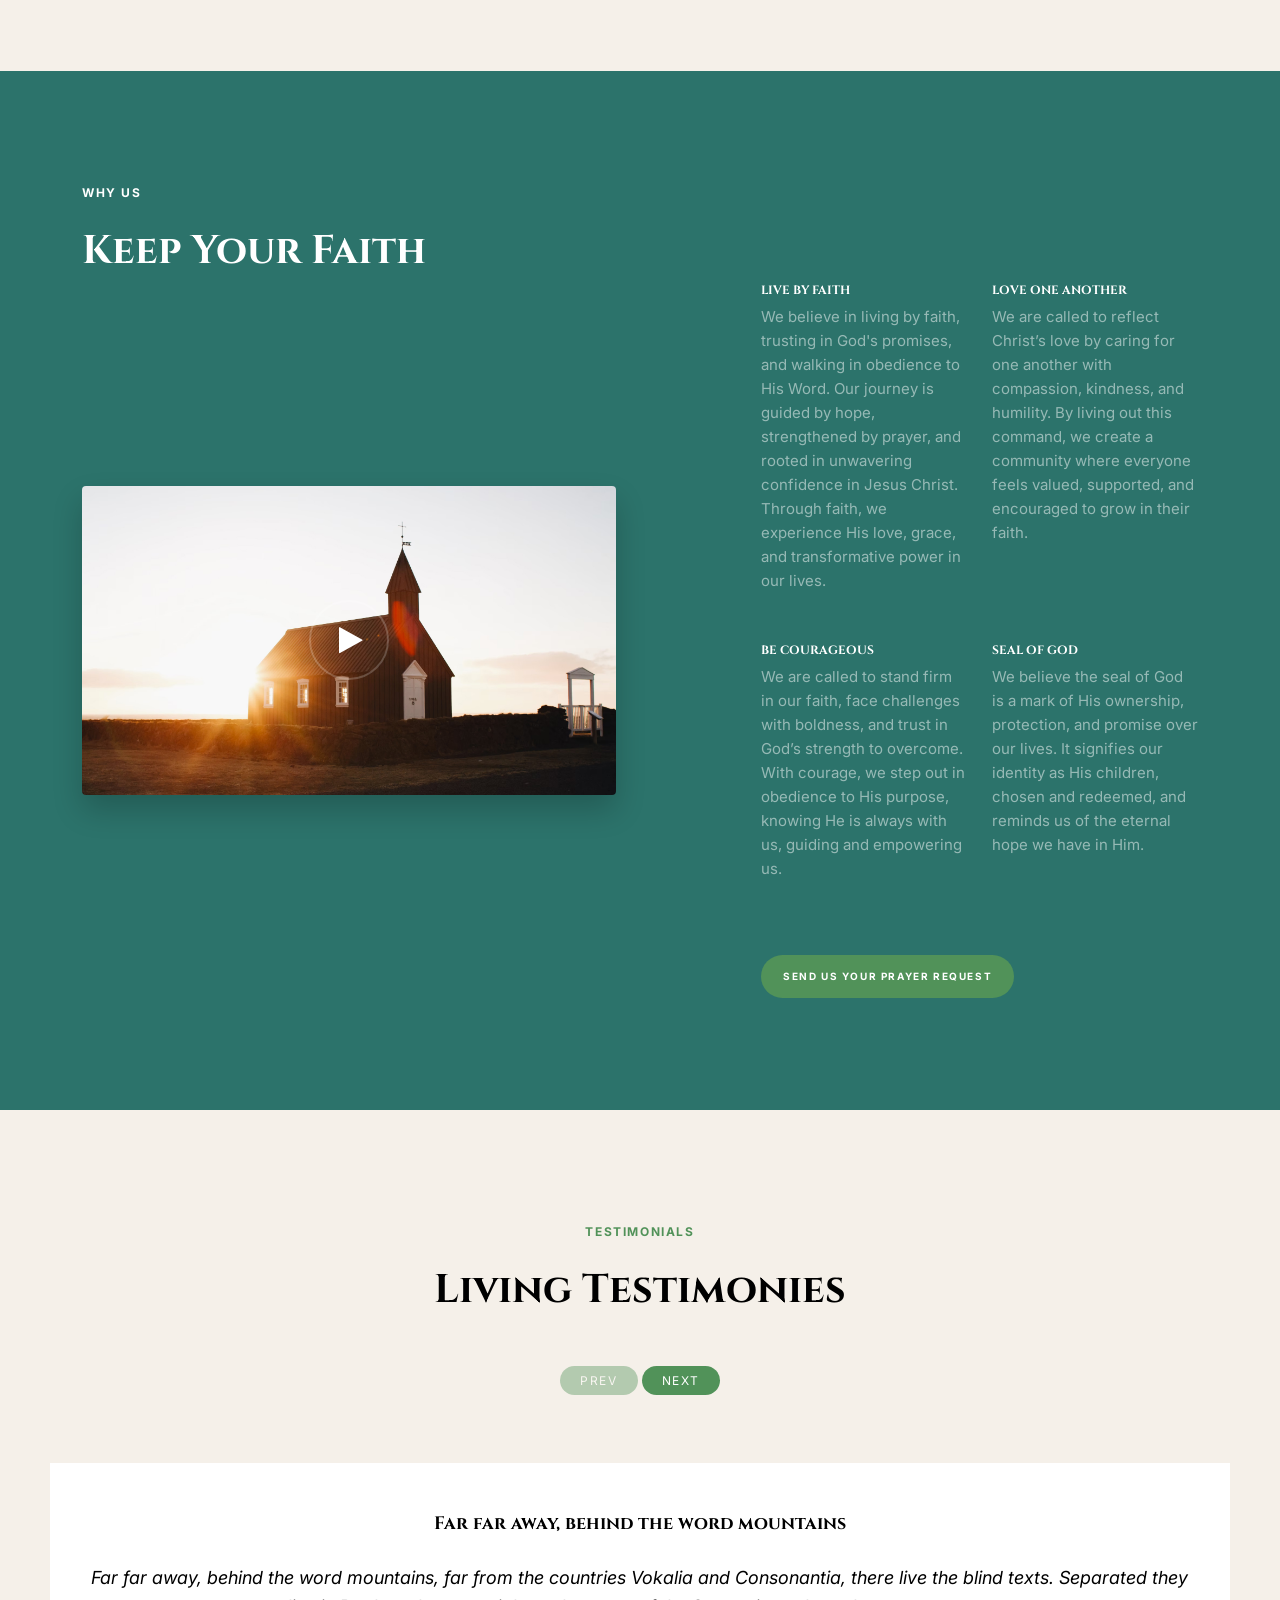
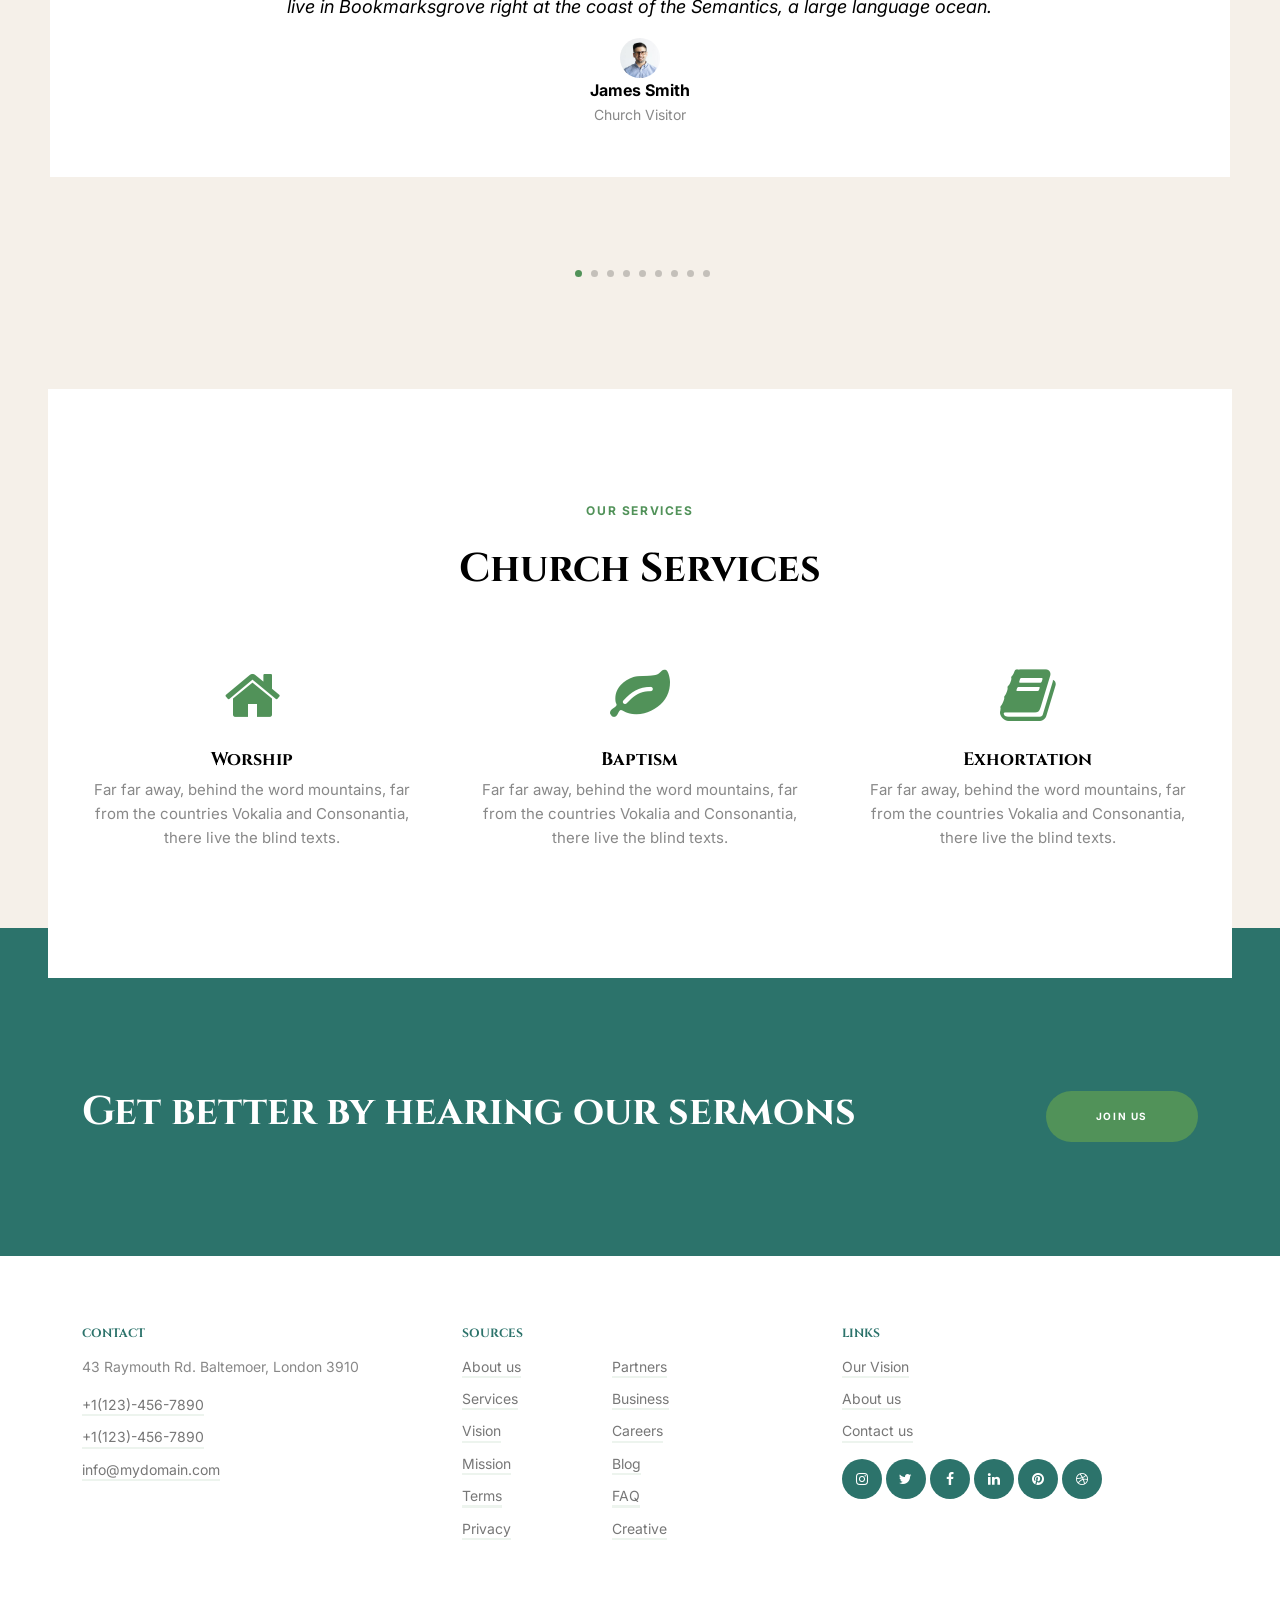
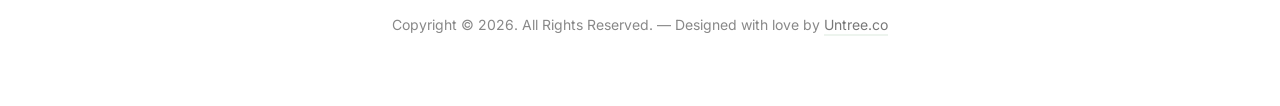
==== commit 86dd38b4: "initial commit" ====
--- a/index.html
+++ b/index.html
@@ -357,13 +357,15 @@
 
 						<div class="col-lg-6 feature-1">
 							<h3 class="text-white">Be courageous</h3>
-							<p class="opac-white-5">Far far away, behind the word mountains, far from the countries
-								Vokalia and Consonantia. </p>
+							<p class="opac-white-5">We are called to stand firm in our faith, face challenges with
+								boldness, and trust in God’s strength to overcome. With courage, we step out in
+								obedience to His purpose, knowing He is always with us, guiding and empowering us. </p>
 						</div>
 						<div class="col-lg-6 feature-1">
 							<h3 class="text-white">Seal of God</h3>
-							<p class="opac-white-5">Far far away, behind the word mountains, far from the countries
-								Vokalia and Consonantia. </p>
+							<p class="opac-white-5">We believe the seal of God is a mark of His ownership, protection,
+								and promise over our lives. It signifies our identity as His children, chosen and
+								redeemed, and reminds us of the eternal hope we have in Him. </p>
 						</div>
 
 					</div>
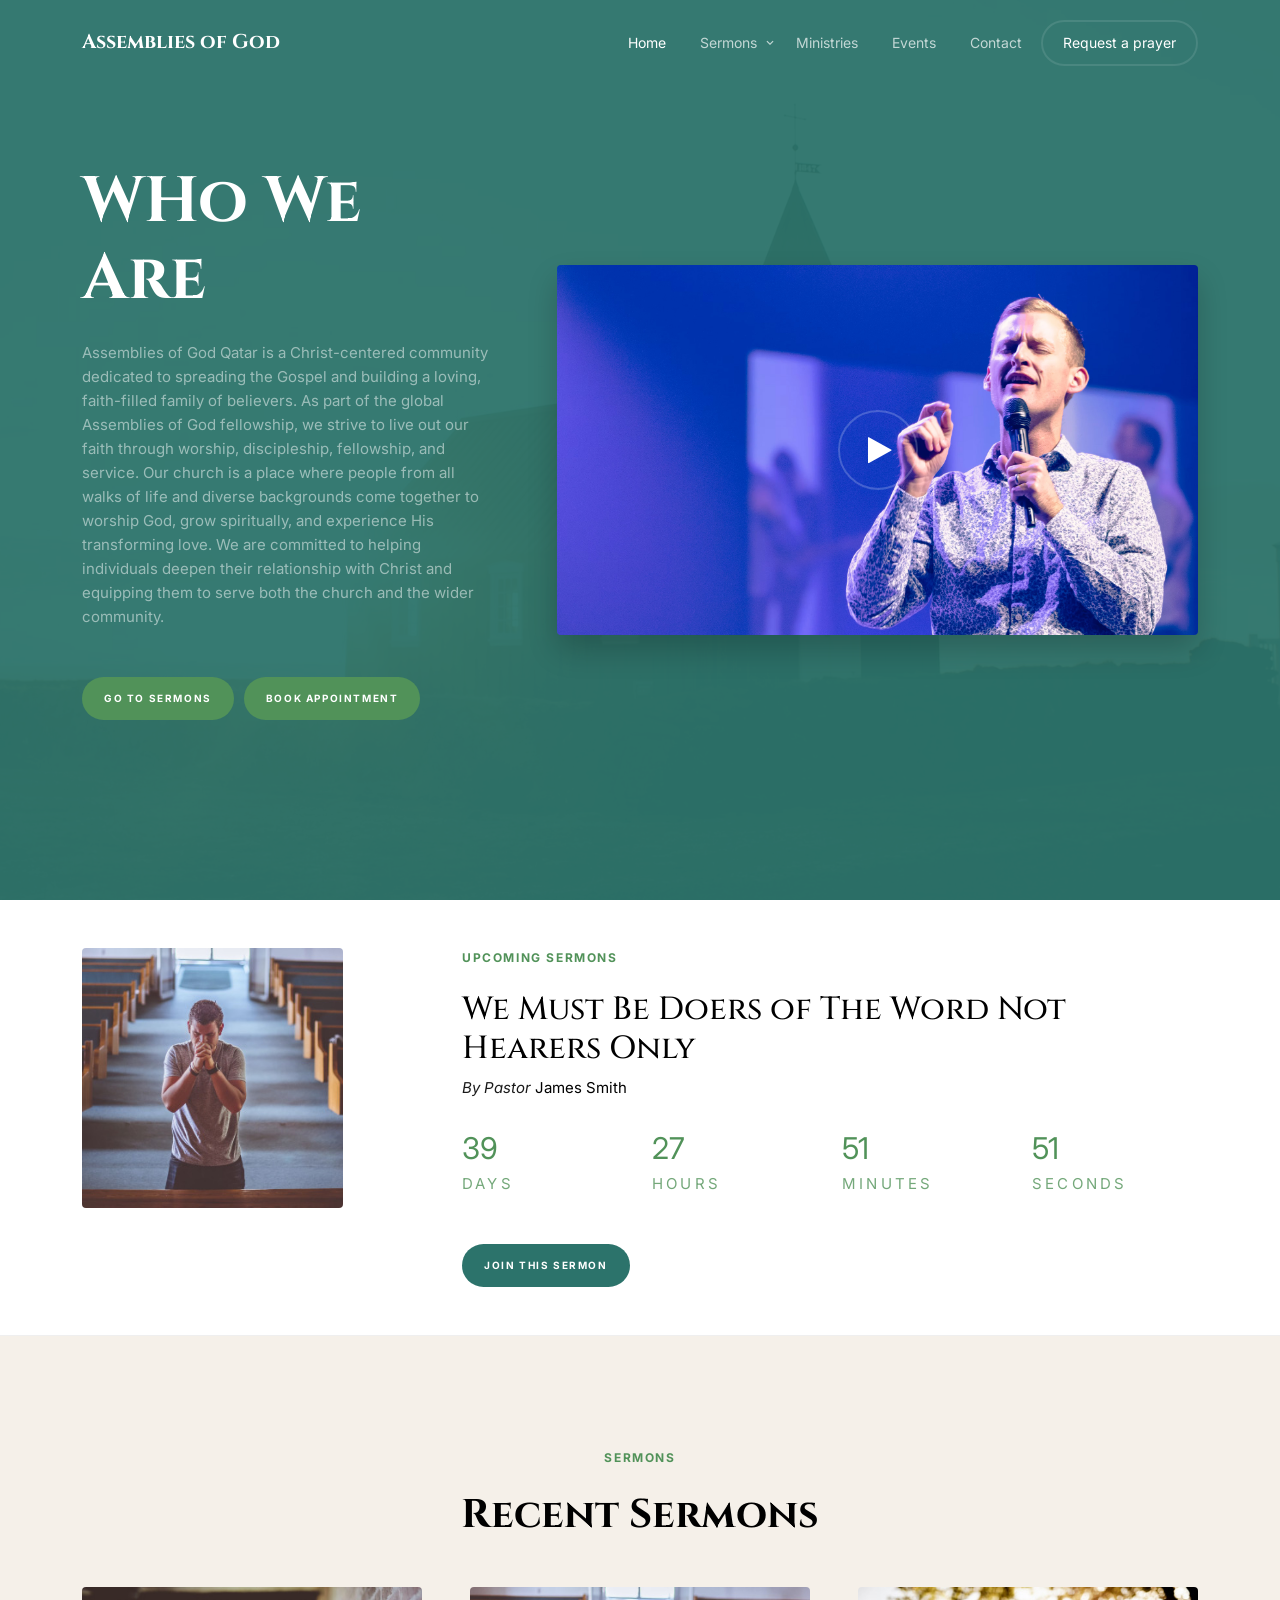
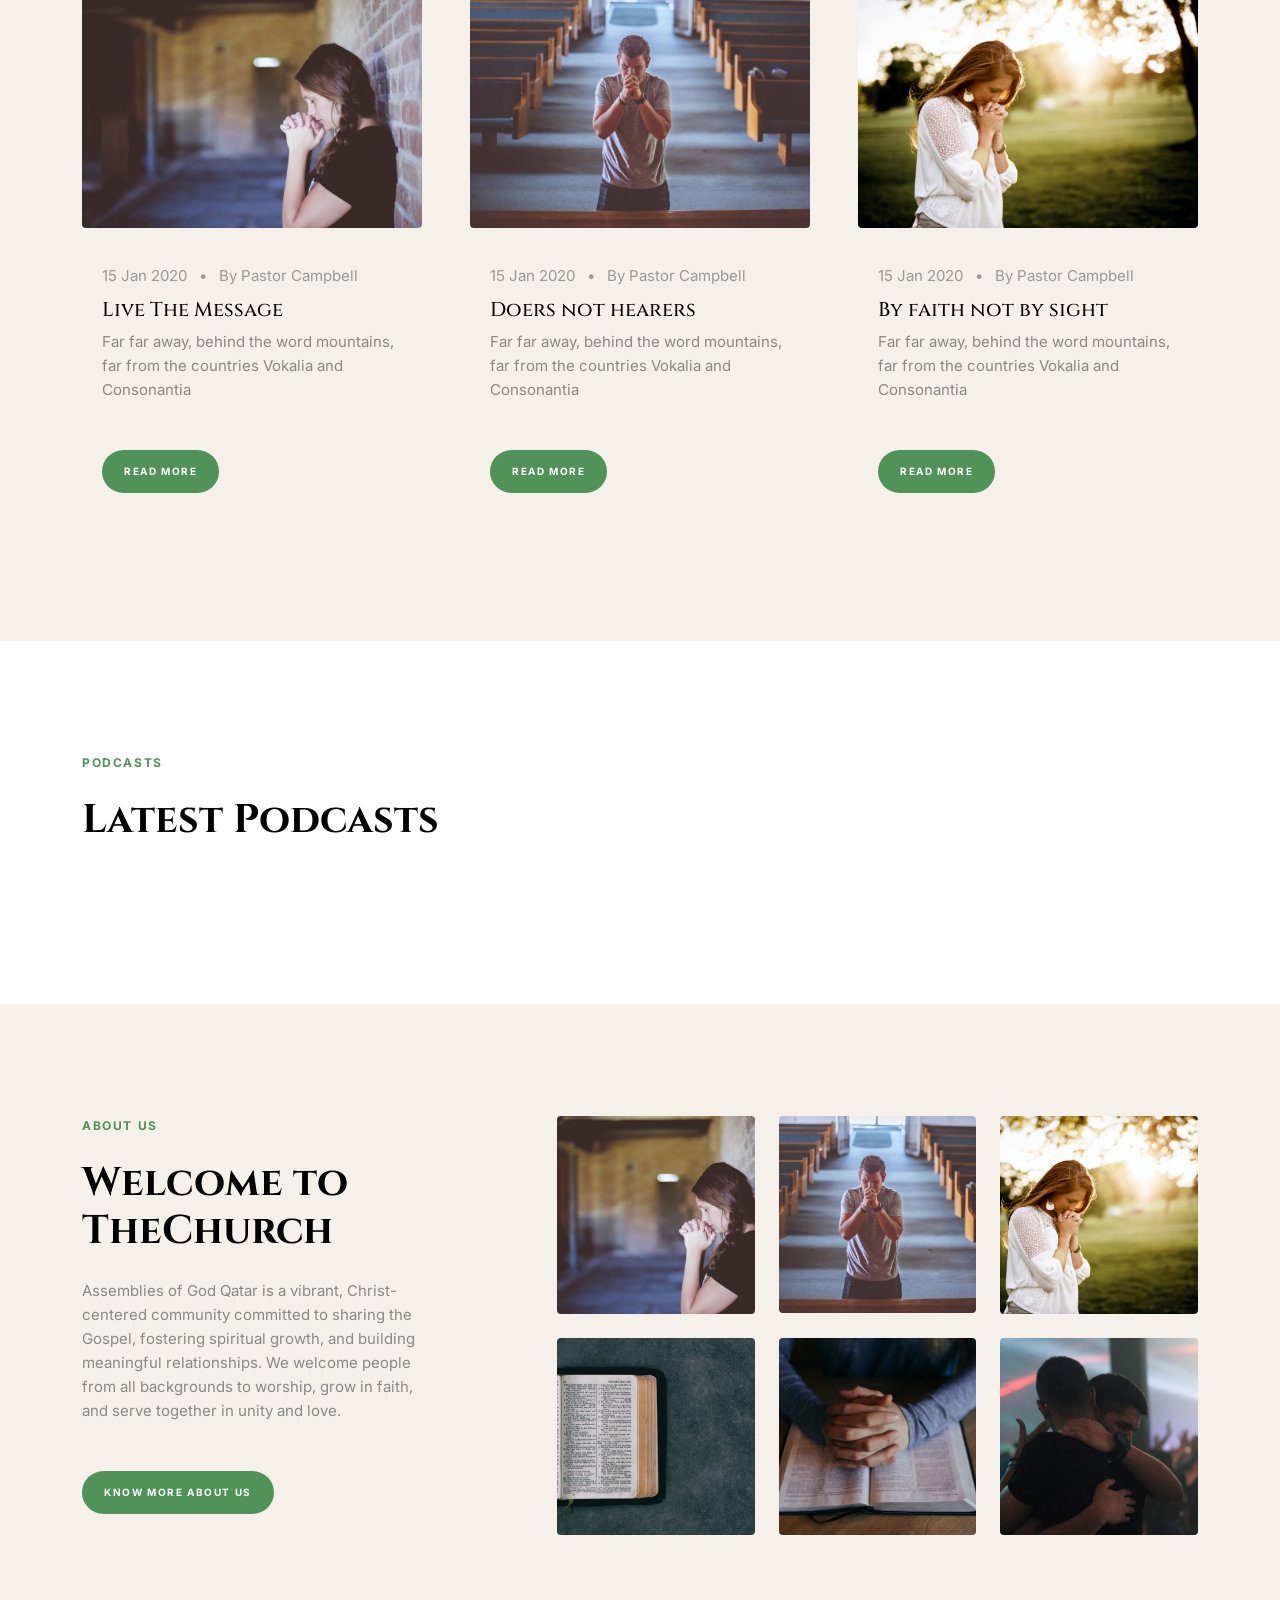
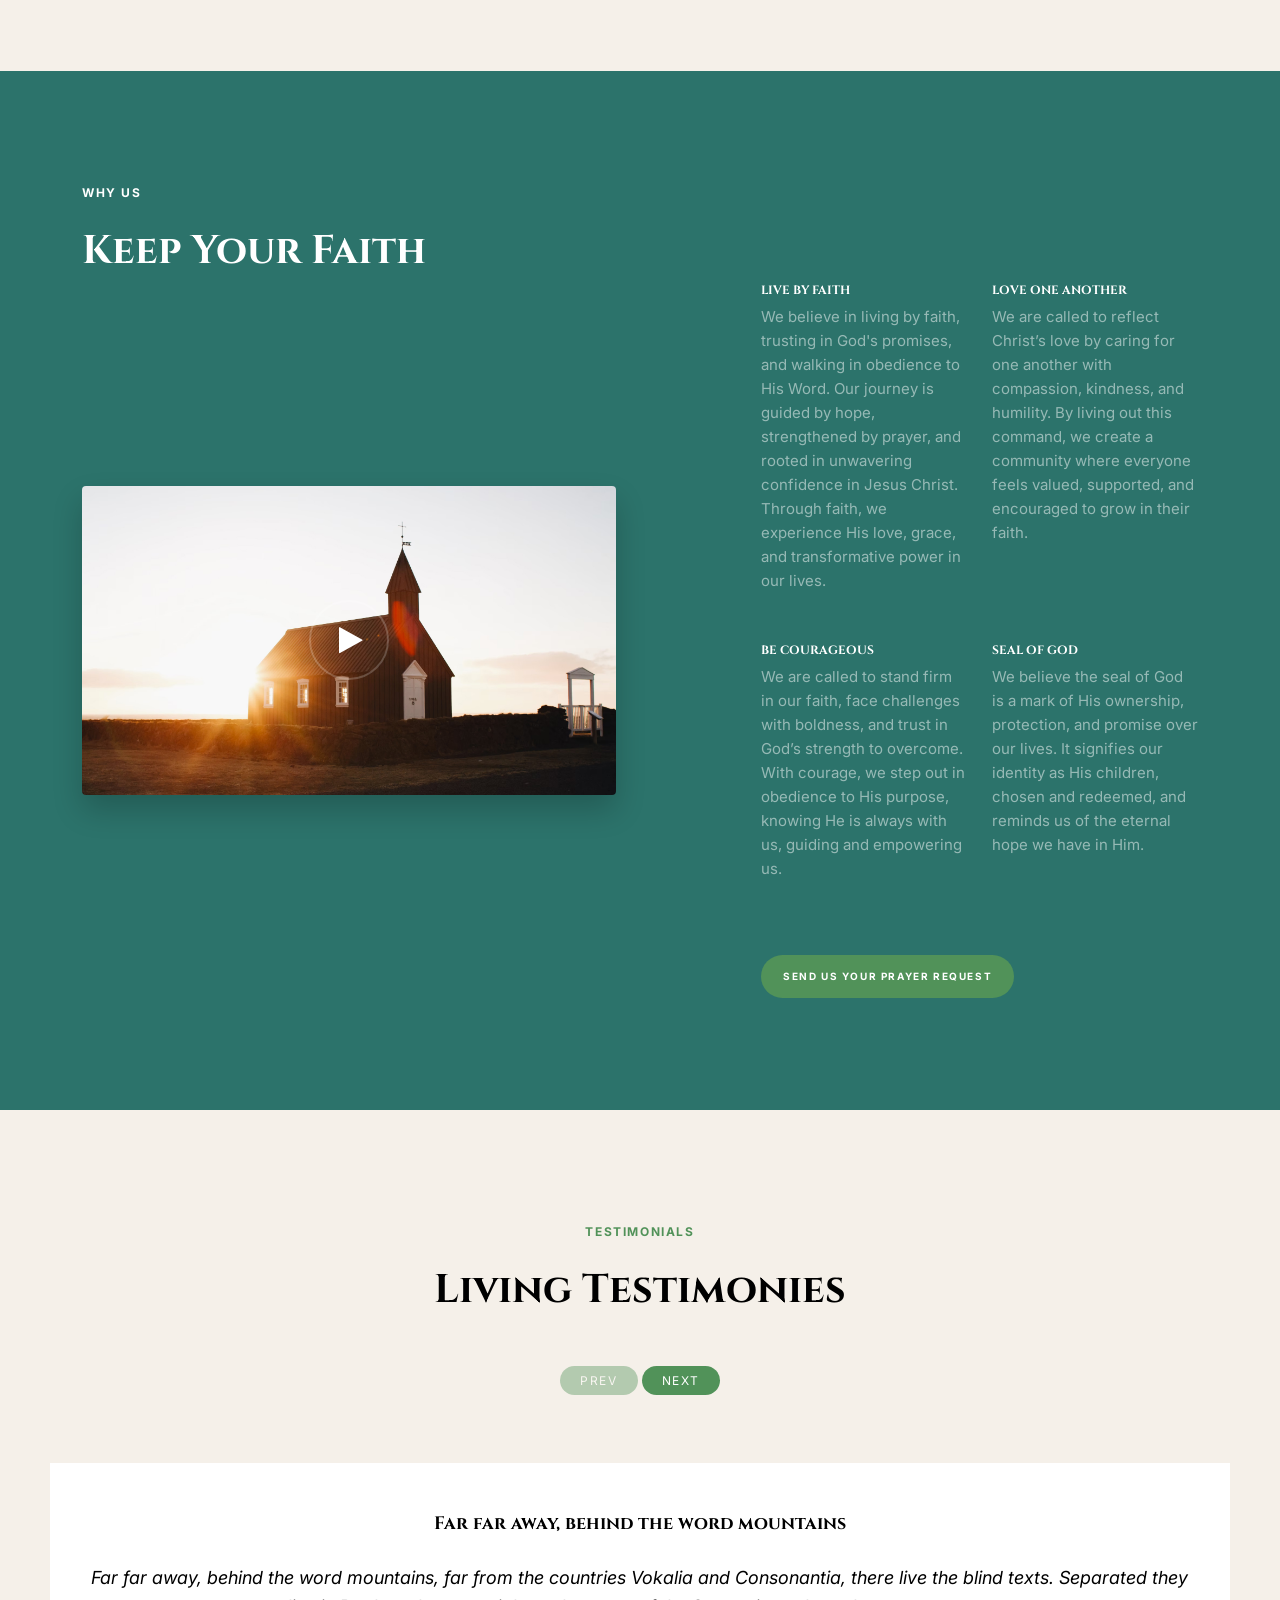
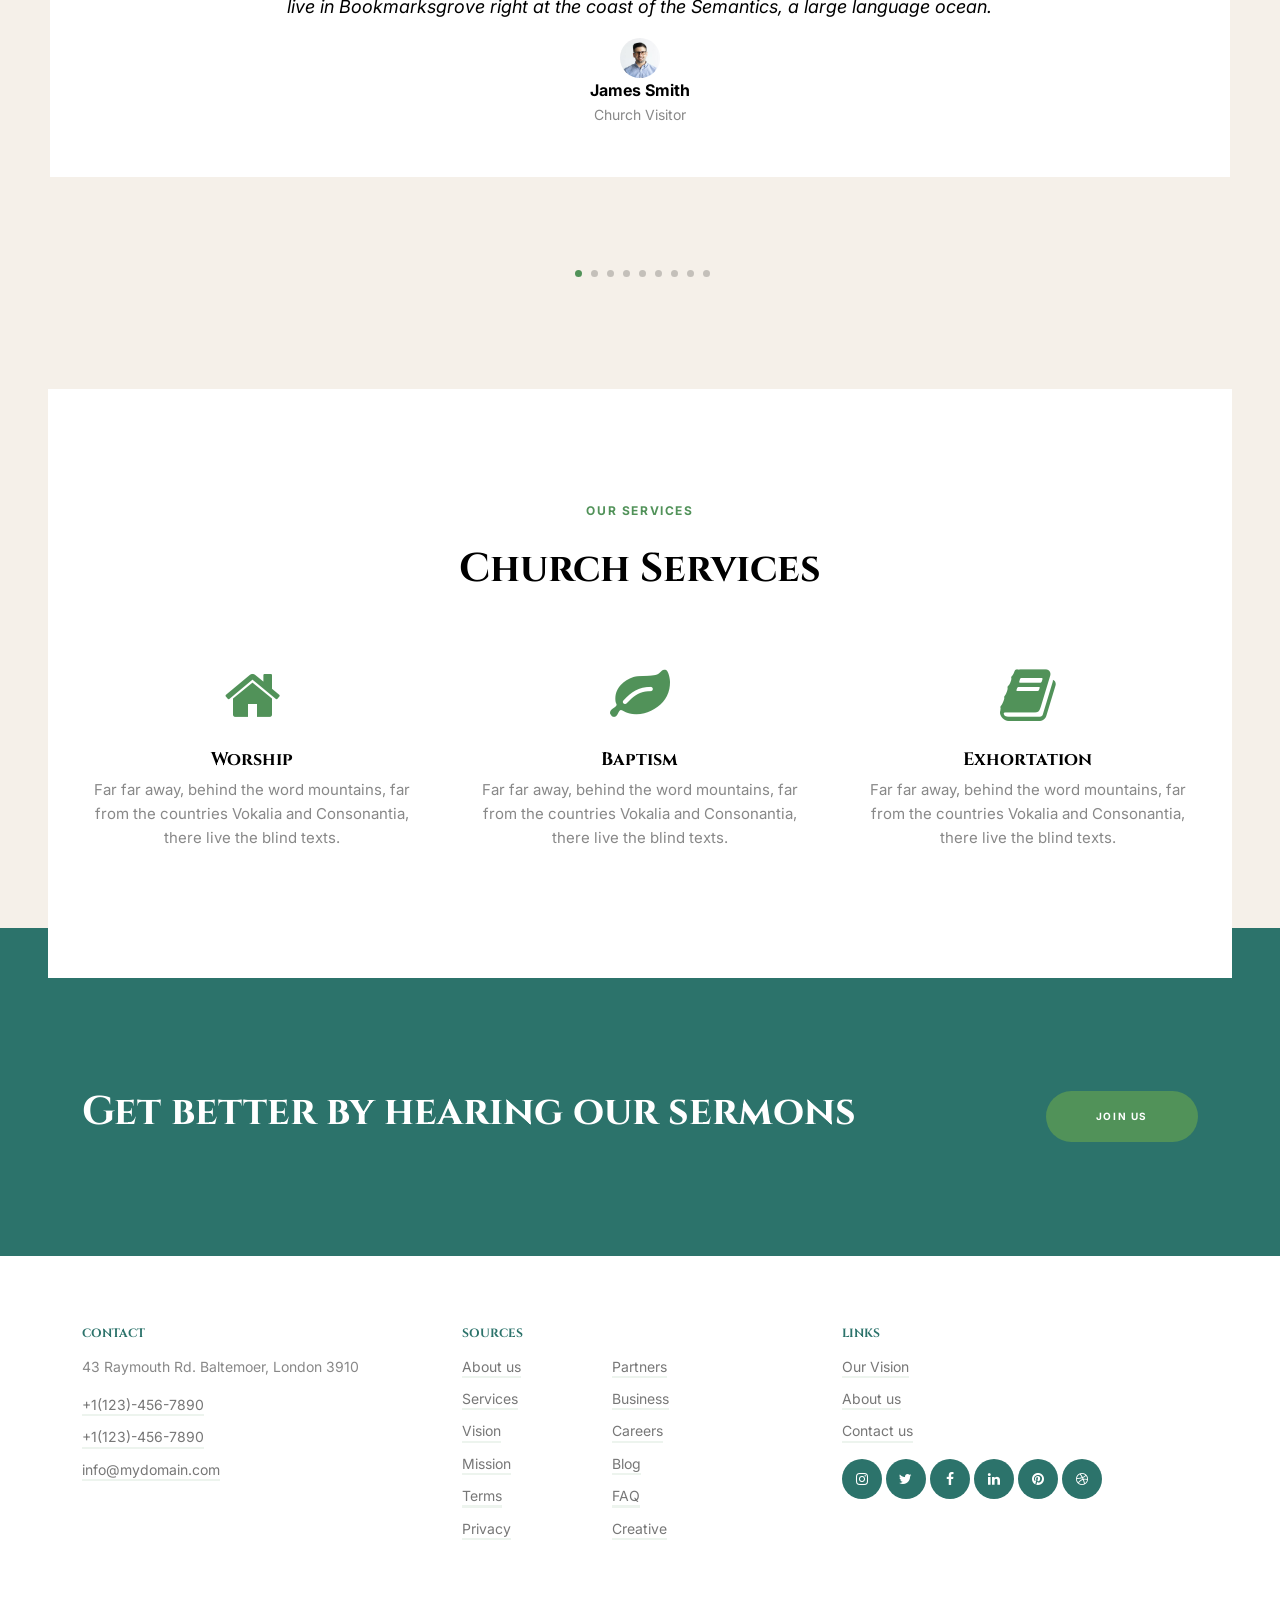
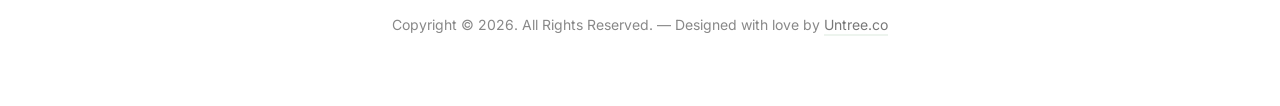
==== commit 6f6b21cb: "initial commit" ====
--- a/index.html
+++ b/index.html
@@ -284,8 +284,7 @@
 				<div class="col-lg-4" data-aos="fade-up">
 					<span class="subheading mb-4 d-block">About us</span>
 					<h2 class="mb-4 heading">Welcome to TheChurch</h2>
-					<p>**About Us**
-
+					<p>
 						Assemblies of God Qatar is a vibrant, Christ-centered community committed to sharing the Gospel,
 						fostering spiritual growth, and building meaningful relationships. We welcome people from all
 						backgrounds to worship, grow in faith, and serve together in unity and love.</p>
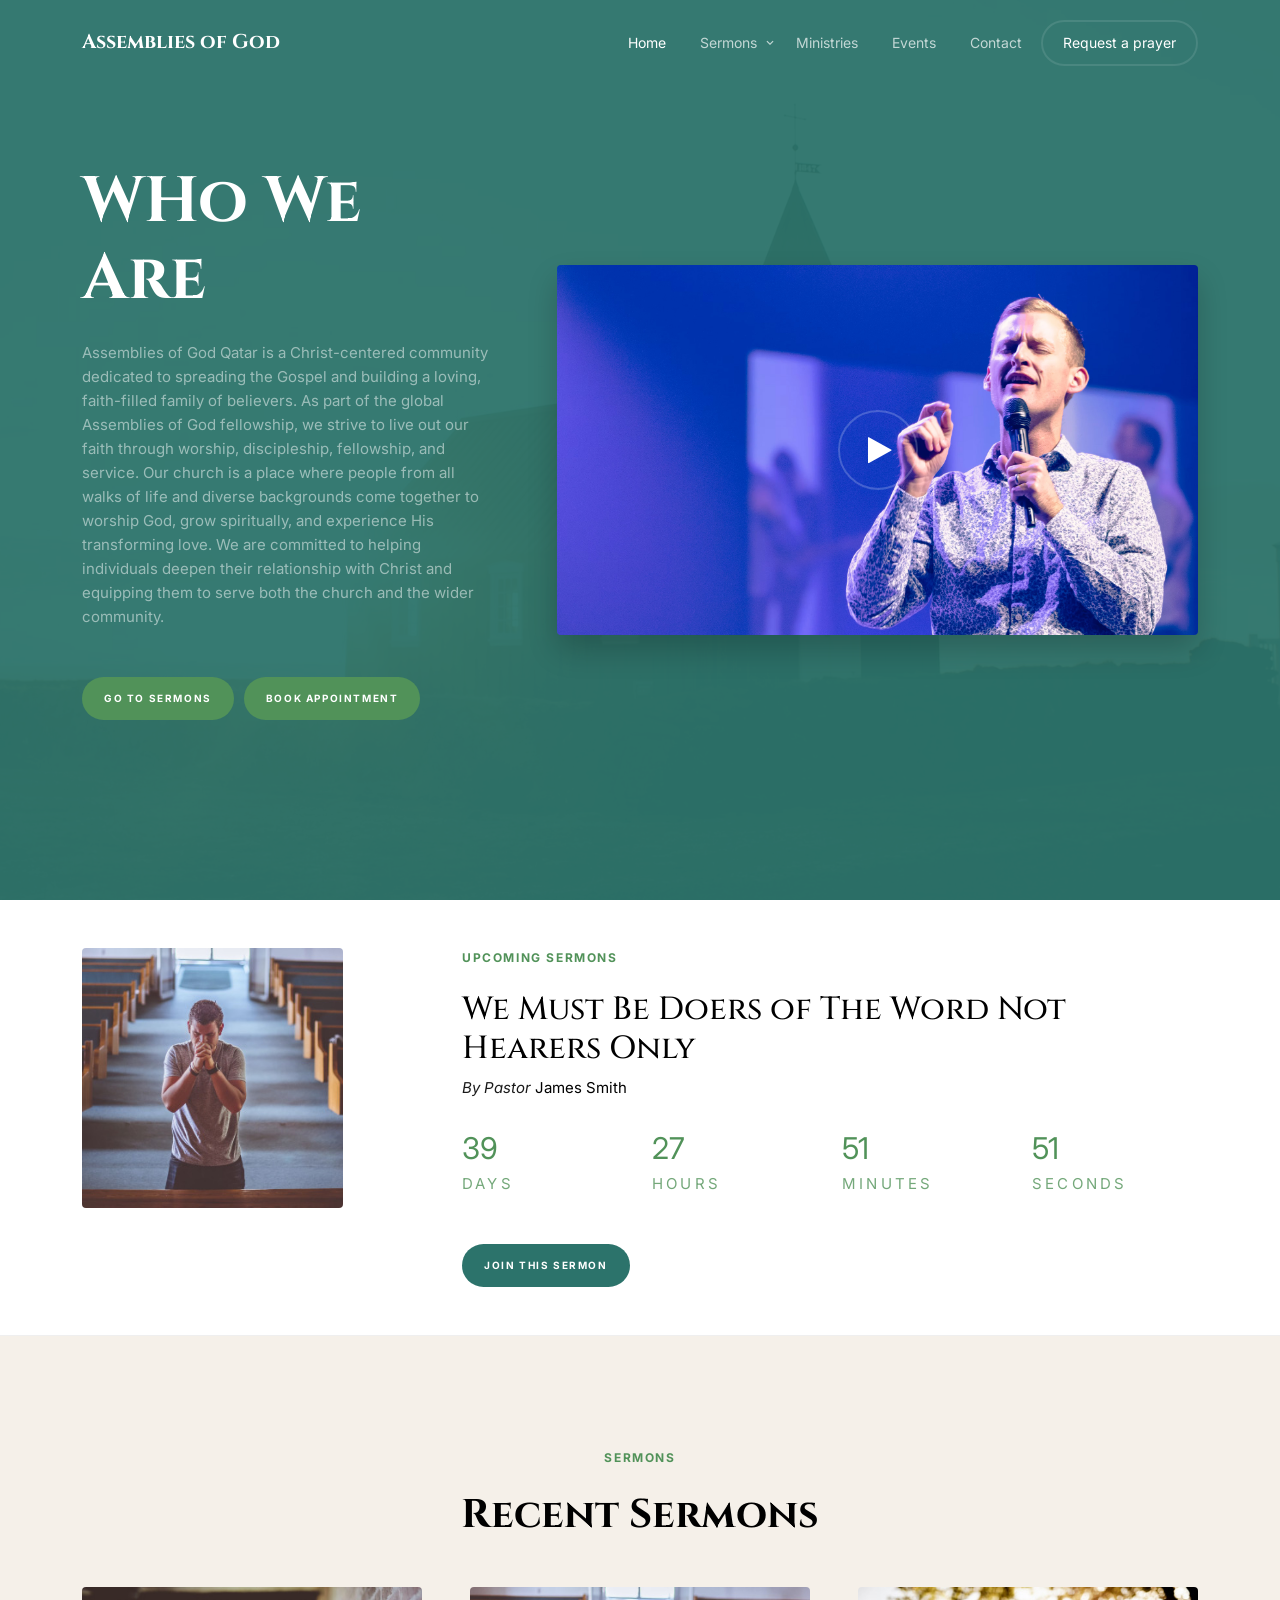
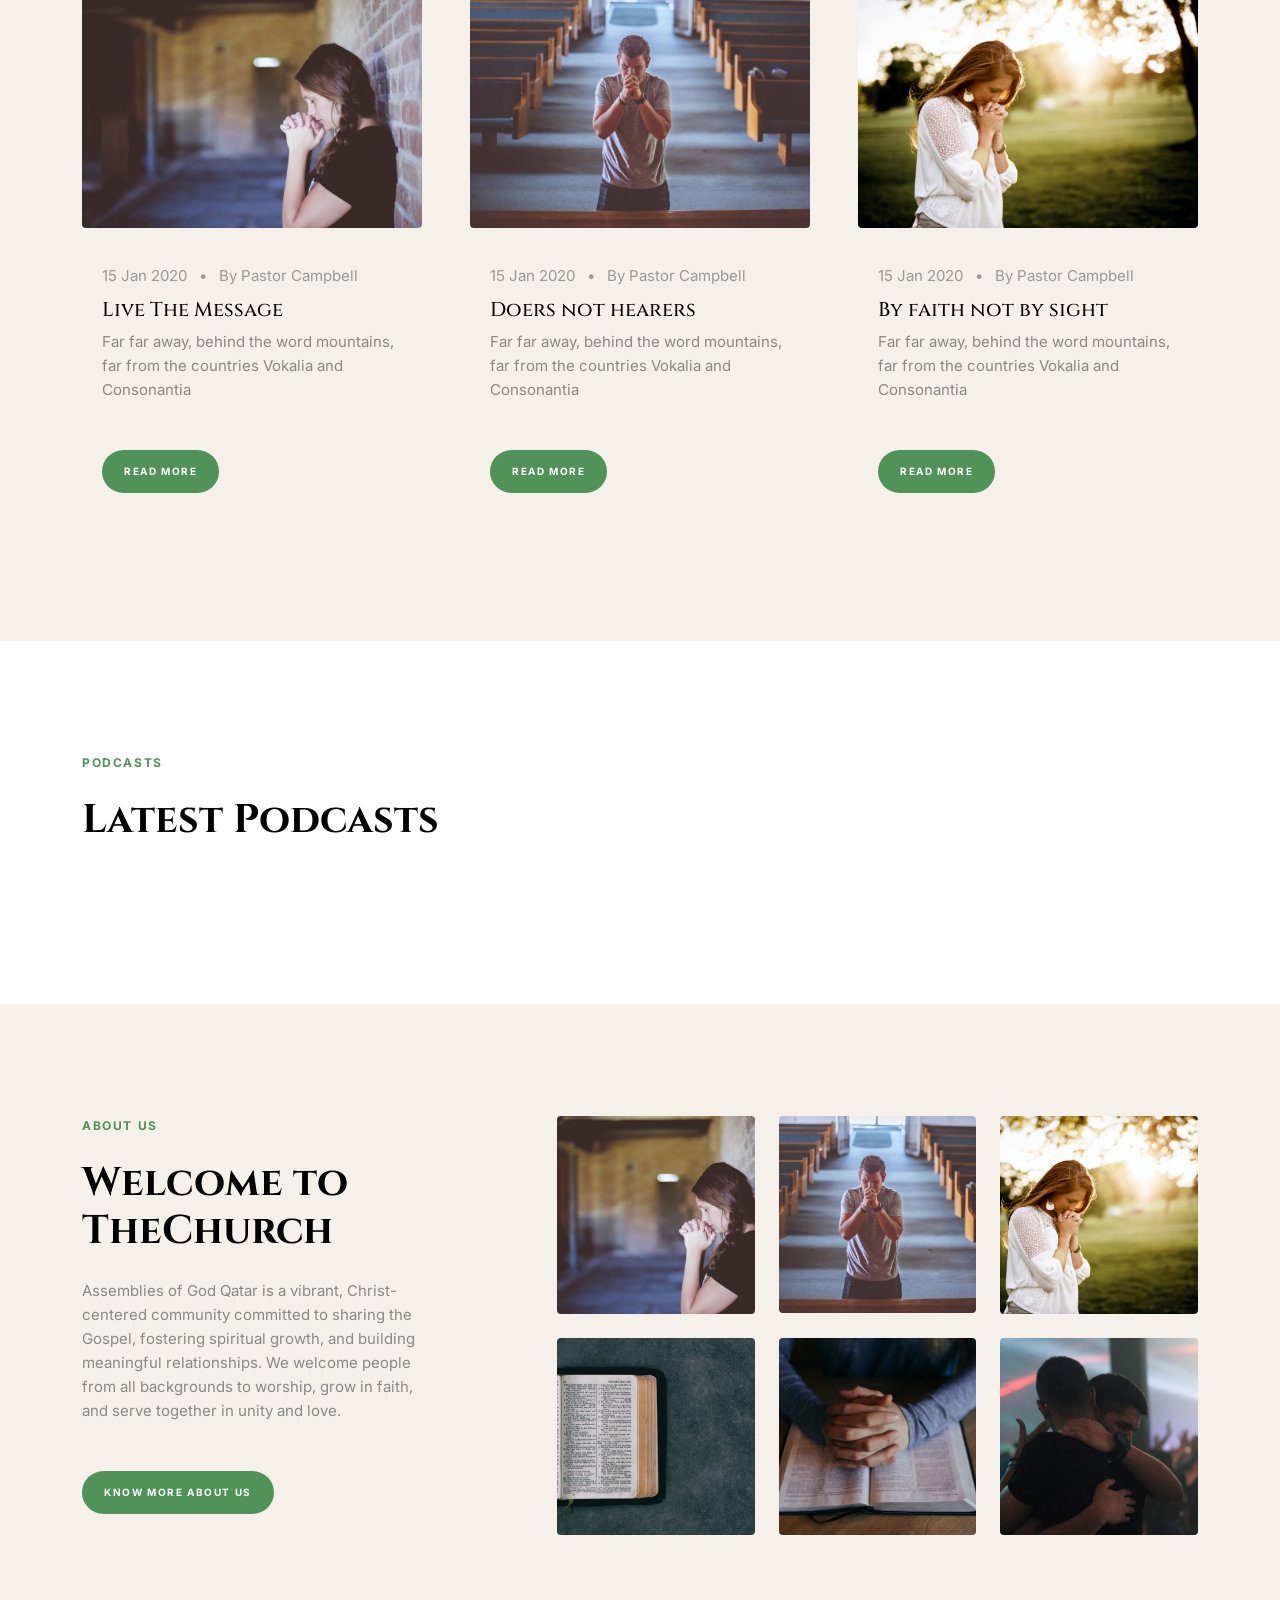
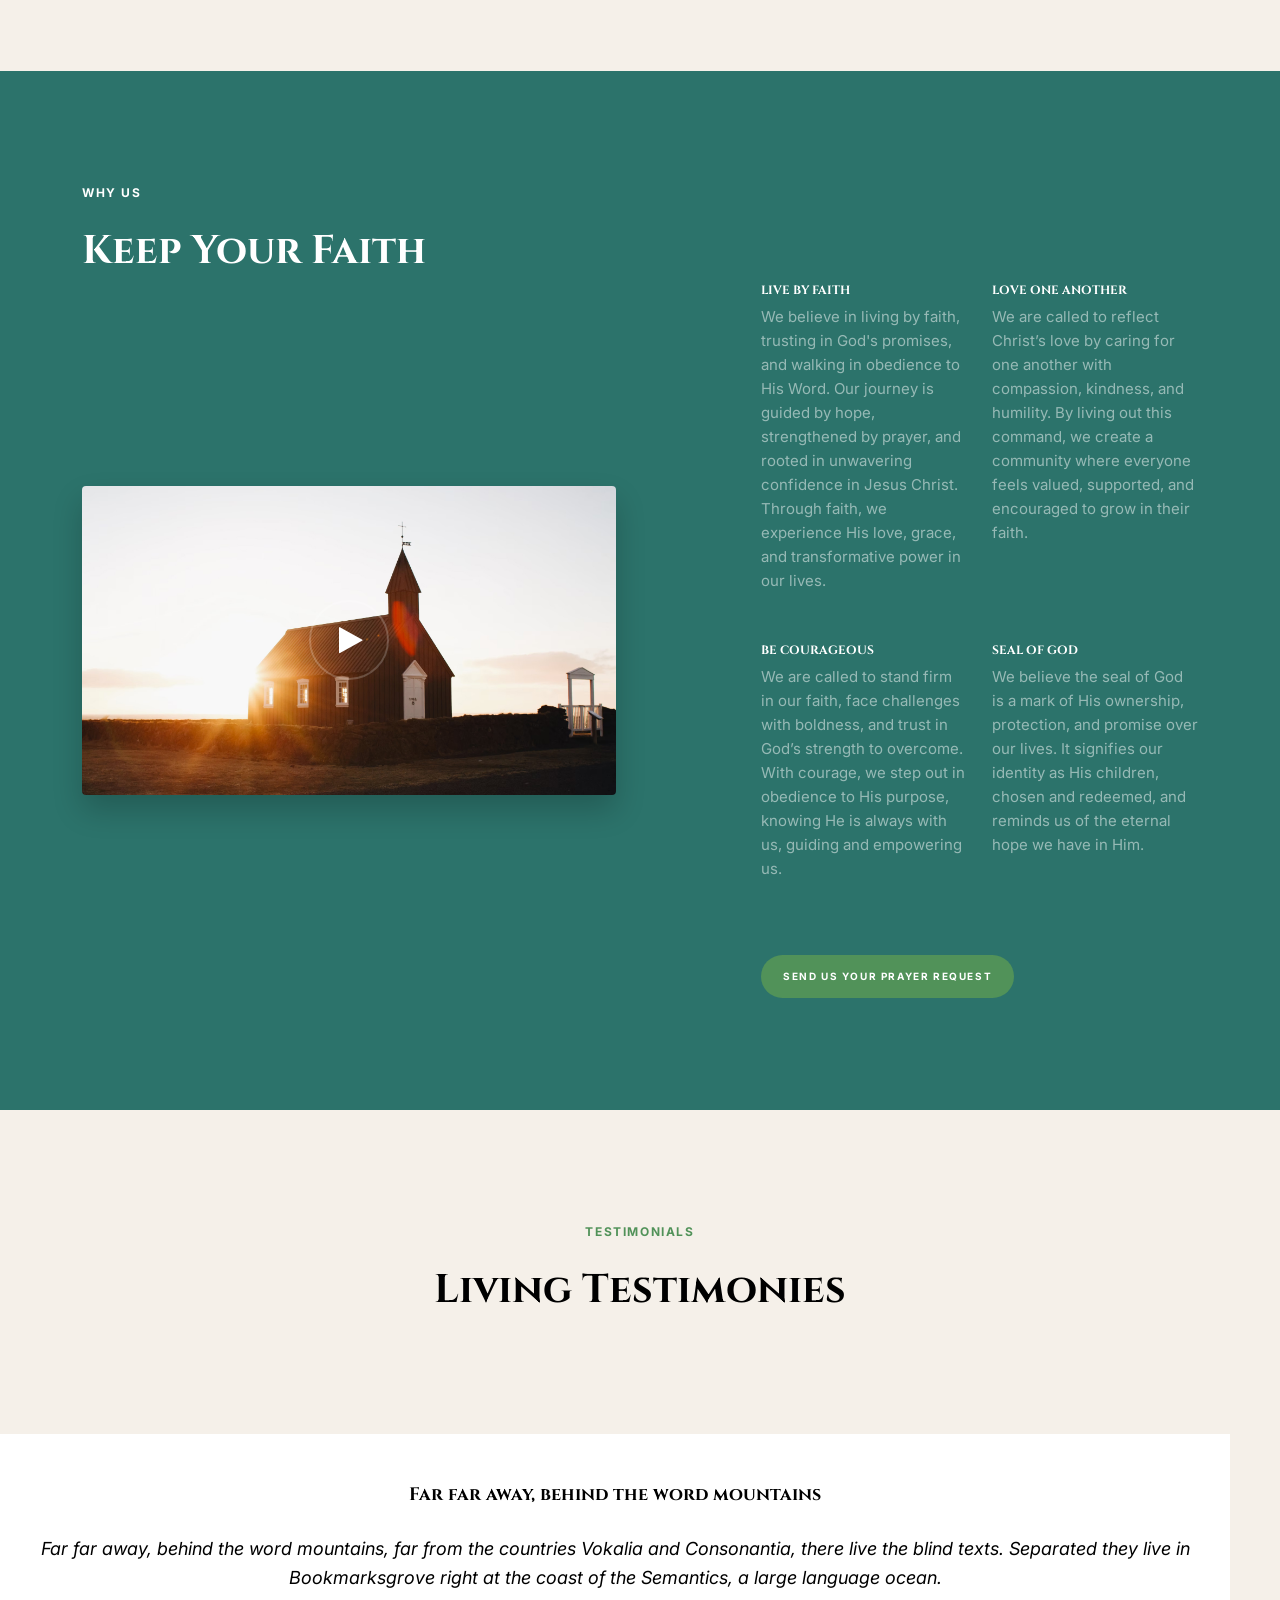
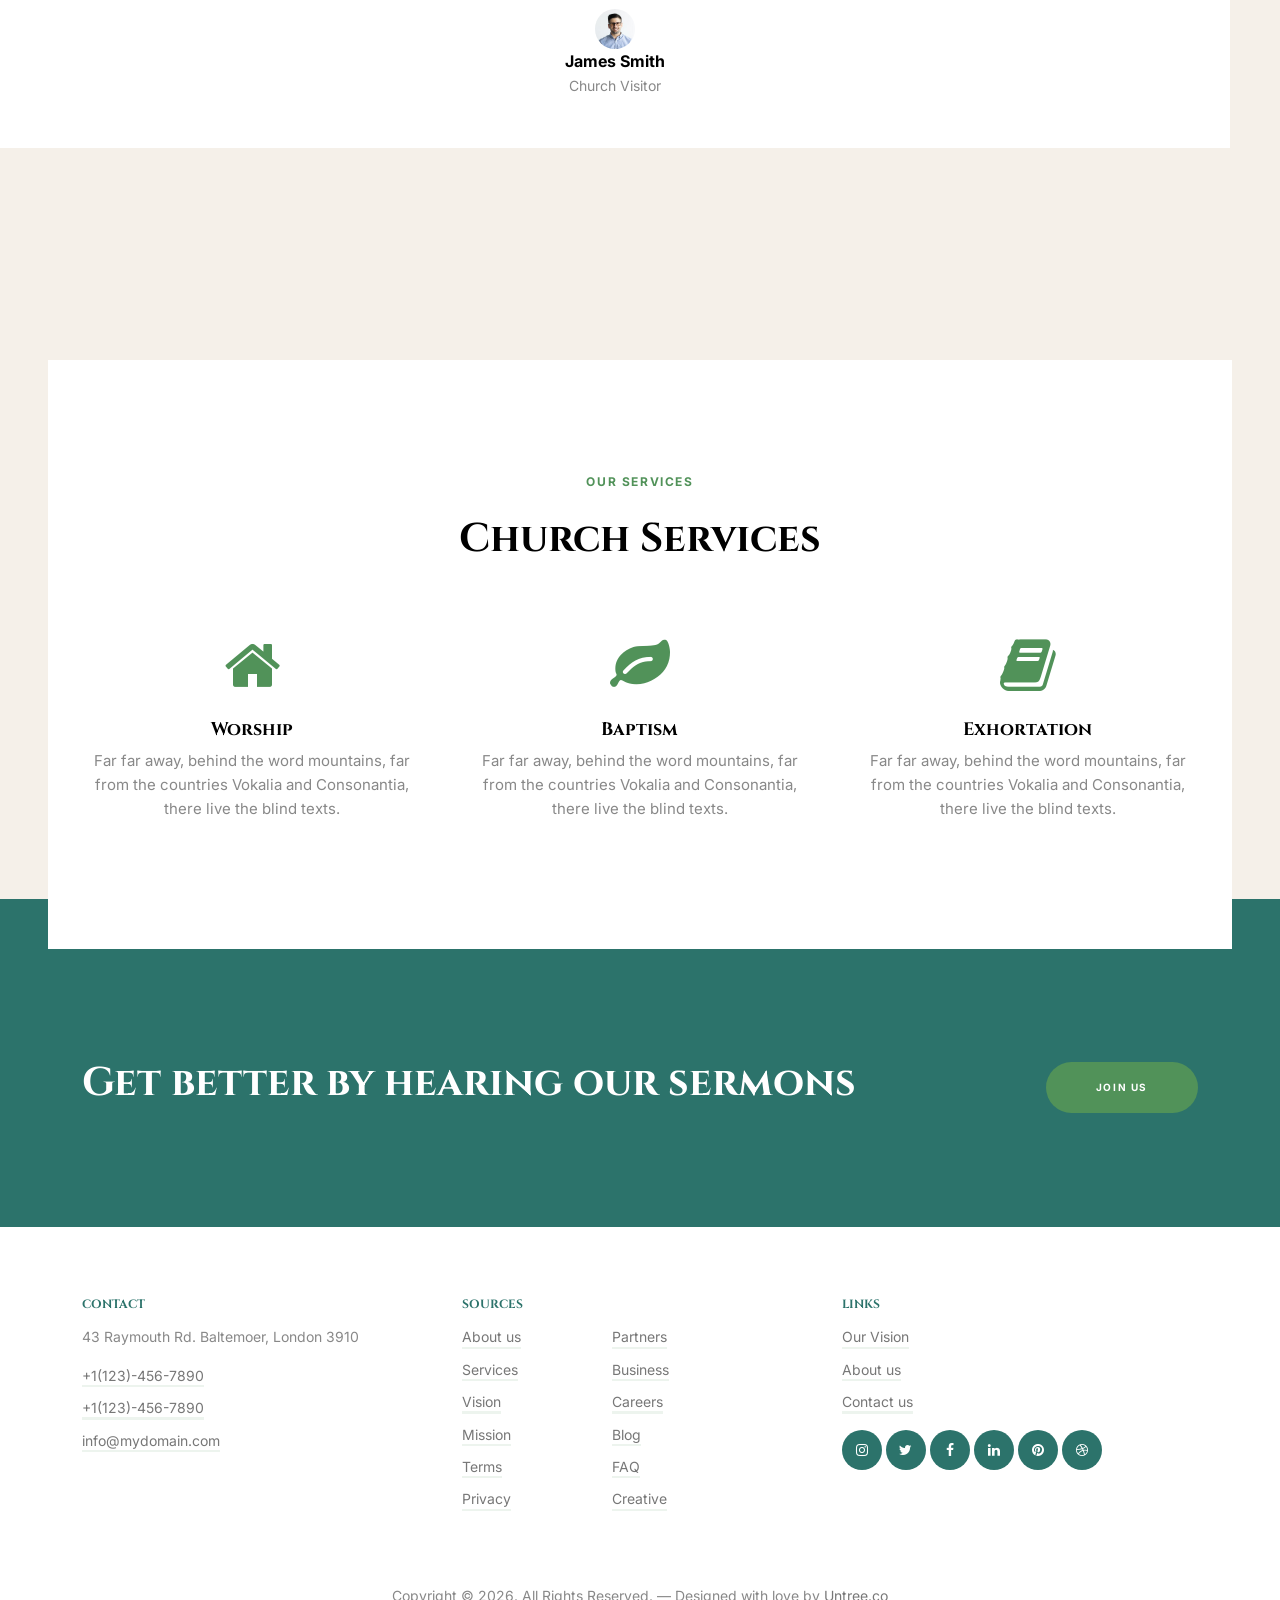
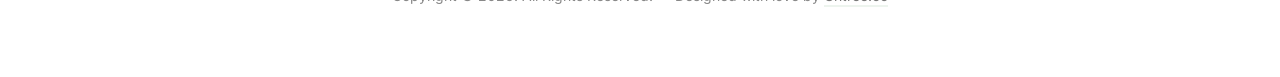
==== commit 33a68ab5: "initial commit" ====
--- a/index.html
+++ b/index.html
@@ -415,153 +415,6 @@
 						</div>
 					</div>
 				</div>
-
-				<div class="item">
-					<div class="testimonial-item">
-						<div class="testimonial-item-inner">
-							<h3 class="testimonial-heading">Far far away, behind the word mountains</h3>
-							<blockquote>
-								Far far away, behind the word mountains, far from the countries Vokalia and Consonantia,
-								there live the blind texts. Separated they live in Bookmarksgrove right at the coast of
-								the Semantics, a large language ocean.
-							</blockquote>
-							<div class="testimonial-author">
-								<img src="images/person_1.jpg" alt="Image" class="img-fluid">
-								<strong class="d-block">James Smith</strong>
-								<span>Church Visitor</span>
-							</div>
-						</div>
-					</div>
-				</div>
-
-				<div class="item">
-					<div class="testimonial-item">
-						<div class="testimonial-item-inner">
-							<h3 class="testimonial-heading">Far far away, behind the word mountains</h3>
-							<blockquote>
-								Far far away, behind the word mountains, far from the countries Vokalia and Consonantia,
-								there live the blind texts. Separated they live in Bookmarksgrove right at the coast of
-								the Semantics, a large language ocean.
-							</blockquote>
-							<div class="testimonial-author">
-								<img src="images/person_1.jpg" alt="Image" class="img-fluid">
-								<strong class="d-block">James Smith</strong>
-								<span>Church Visitor</span>
-							</div>
-						</div>
-					</div>
-				</div>
-
-				<div class="item">
-					<div class="testimonial-item">
-						<div class="testimonial-item-inner">
-							<h3 class="testimonial-heading">Far far away, behind the word mountains</h3>
-							<blockquote>
-								Far far away, behind the word mountains, far from the countries Vokalia and Consonantia,
-								there live the blind texts. Separated they live in Bookmarksgrove right at the coast of
-								the Semantics, a large language ocean.
-							</blockquote>
-							<div class="testimonial-author">
-								<img src="images/person_1.jpg" alt="Image" class="img-fluid">
-								<strong class="d-block">James Smith</strong>
-								<span>Church Visitor</span>
-							</div>
-						</div>
-					</div>
-				</div>
-
-
-				<div class="item">
-					<div class="testimonial-item">
-						<div class="testimonial-item-inner">
-							<h3 class="testimonial-heading">Far far away, behind the word mountains</h3>
-							<blockquote>
-								Far far away, behind the word mountains, far from the countries Vokalia and Consonantia,
-								there live the blind texts. Separated they live in Bookmarksgrove right at the coast of
-								the Semantics, a large language ocean.
-							</blockquote>
-							<div class="testimonial-author">
-								<img src="images/person_1.jpg" alt="Image" class="img-fluid">
-								<strong class="d-block">James Smith</strong>
-								<span>Church Visitor</span>
-							</div>
-						</div>
-					</div>
-				</div>
-
-				<div class="item">
-					<div class="testimonial-item">
-						<div class="testimonial-item-inner">
-							<h3 class="testimonial-heading">Far far away, behind the word mountains</h3>
-							<blockquote>
-								Far far away, behind the word mountains, far from the countries Vokalia and Consonantia,
-								there live the blind texts. Separated they live in Bookmarksgrove right at the coast of
-								the Semantics, a large language ocean.
-							</blockquote>
-							<div class="testimonial-author">
-								<img src="images/person_1.jpg" alt="Image" class="img-fluid">
-								<strong class="d-block">James Smith</strong>
-								<span>Church Visitor</span>
-							</div>
-						</div>
-					</div>
-				</div>
-				<div class="item">
-					<div class="testimonial-item">
-						<div class="testimonial-item-inner">
-							<h3 class="testimonial-heading">Far far away, behind the word mountains</h3>
-							<blockquote>
-								Far far away, behind the word mountains, far from the countries Vokalia and Consonantia,
-								there live the blind texts. Separated they live in Bookmarksgrove right at the coast of
-								the Semantics, a large language ocean.
-							</blockquote>
-							<div class="testimonial-author">
-								<img src="images/person_1.jpg" alt="Image" class="img-fluid">
-								<strong class="d-block">James Smith</strong>
-								<span>Church Visitor</span>
-							</div>
-						</div>
-					</div>
-				</div>
-
-				<div class="item">
-					<div class="testimonial-item">
-						<div class="testimonial-item-inner">
-							<h3 class="testimonial-heading">Far far away, behind the word mountains</h3>
-							<blockquote>
-								Far far away, behind the word mountains, far from the countries Vokalia and Consonantia,
-								there live the blind texts. Separated they live in Bookmarksgrove right at the coast of
-								the Semantics, a large language ocean.
-							</blockquote>
-							<div class="testimonial-author">
-								<img src="images/person_1.jpg" alt="Image" class="img-fluid">
-								<strong class="d-block">James Smith</strong>
-								<span>Church Visitor</span>
-							</div>
-						</div>
-					</div>
-				</div>
-
-				<div class="item">
-					<div class="testimonial-item">
-						<div class="testimonial-item-inner">
-							<h3 class="testimonial-heading">Far far away, behind the word mountains</h3>
-							<blockquote>
-								Far far away, behind the word mountains, far from the countries Vokalia and Consonantia,
-								there live the blind texts. Separated they live in Bookmarksgrove right at the coast of
-								the Semantics, a large language ocean.
-							</blockquote>
-							<div class="testimonial-author">
-								<img src="images/person_1.jpg" alt="Image" class="img-fluid">
-								<strong class="d-block">James Smith</strong>
-								<span>Church Visitor</span>
-							</div>
-						</div>
-					</div>
-				</div>
-
-
-
 
 			</div>
 
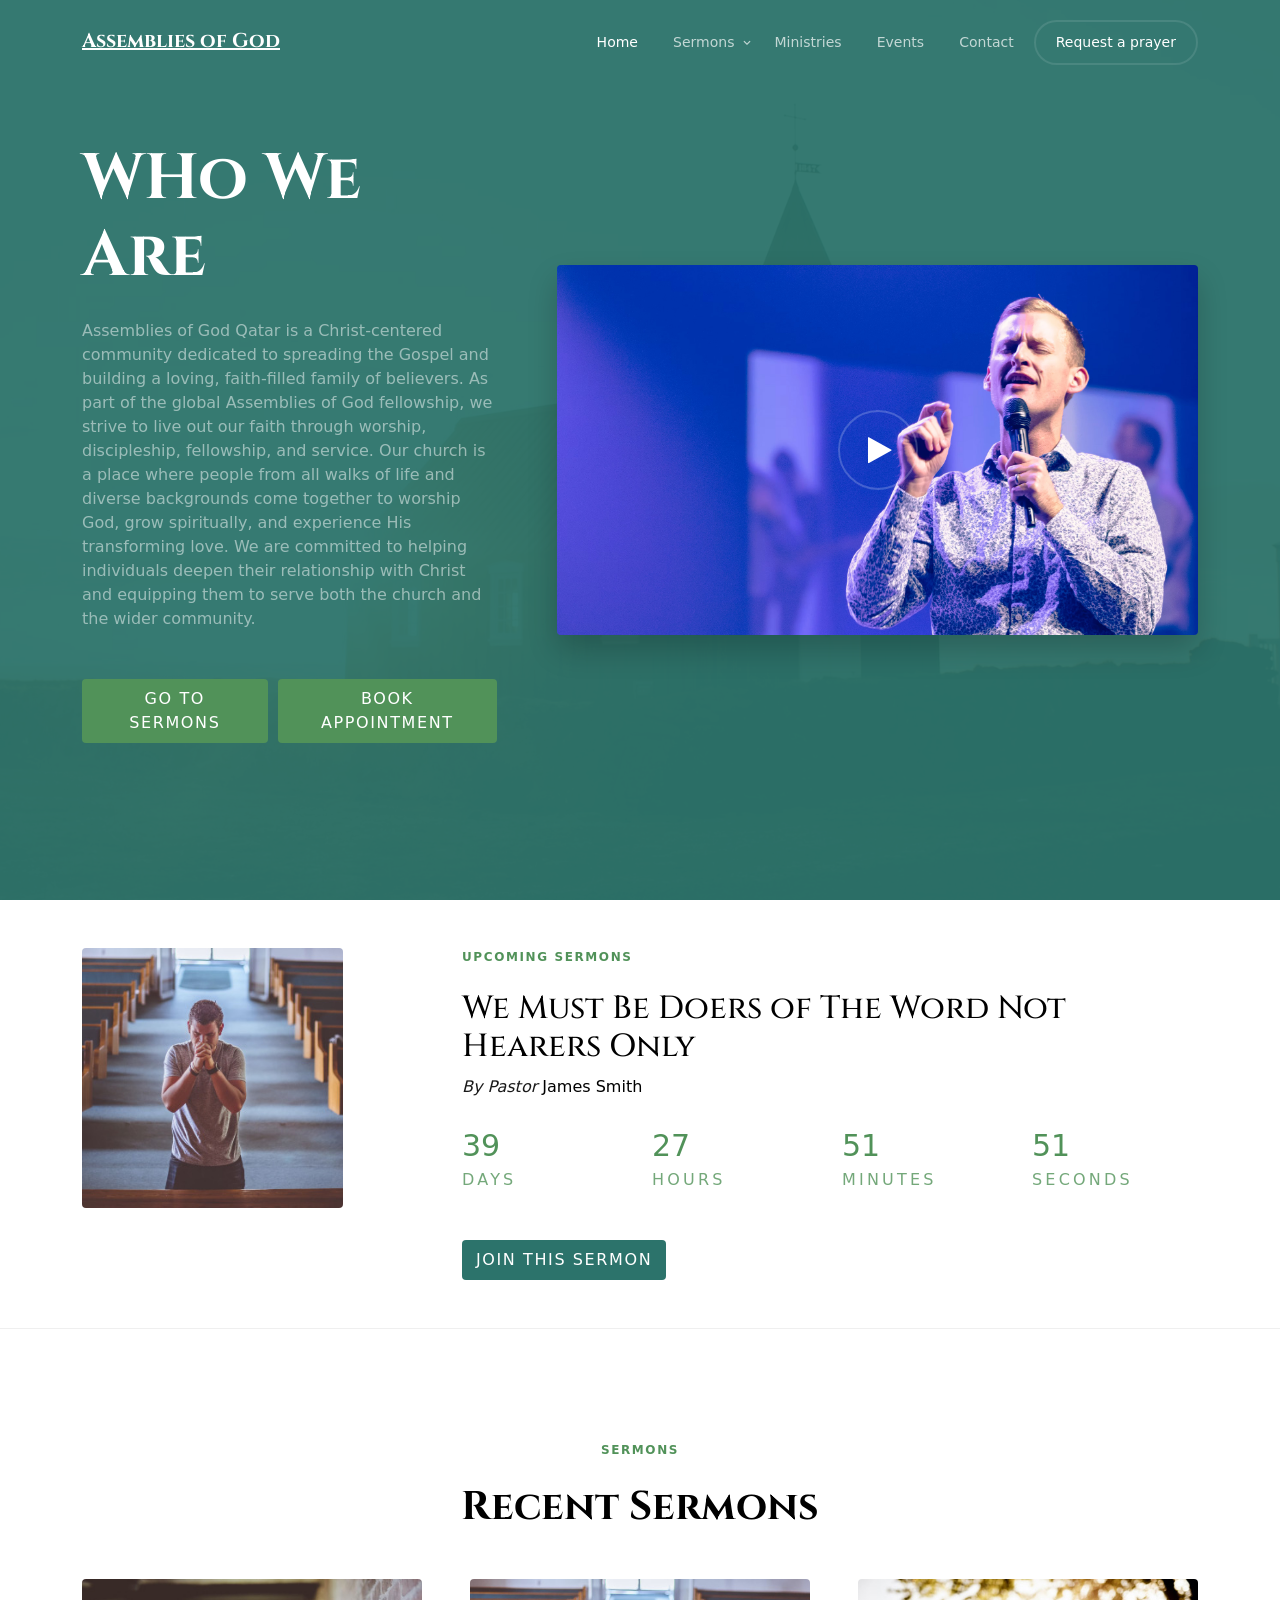
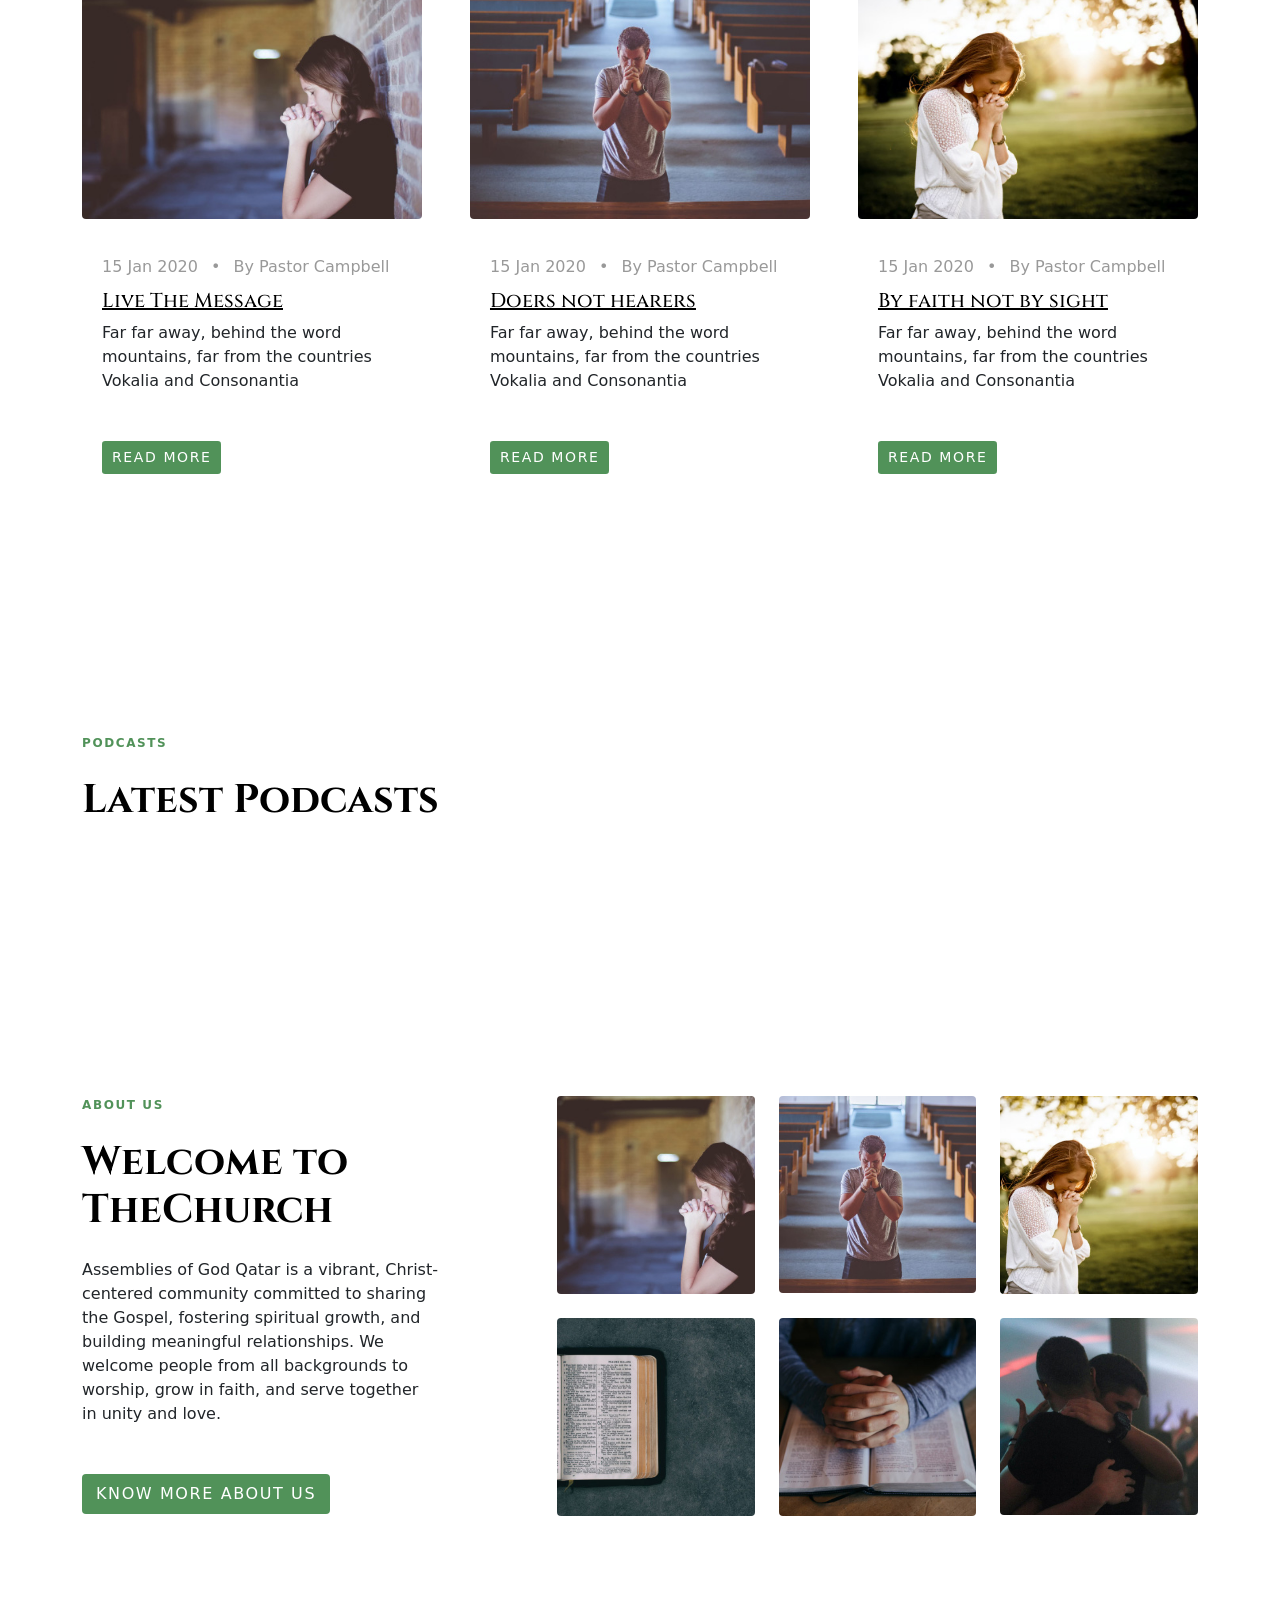
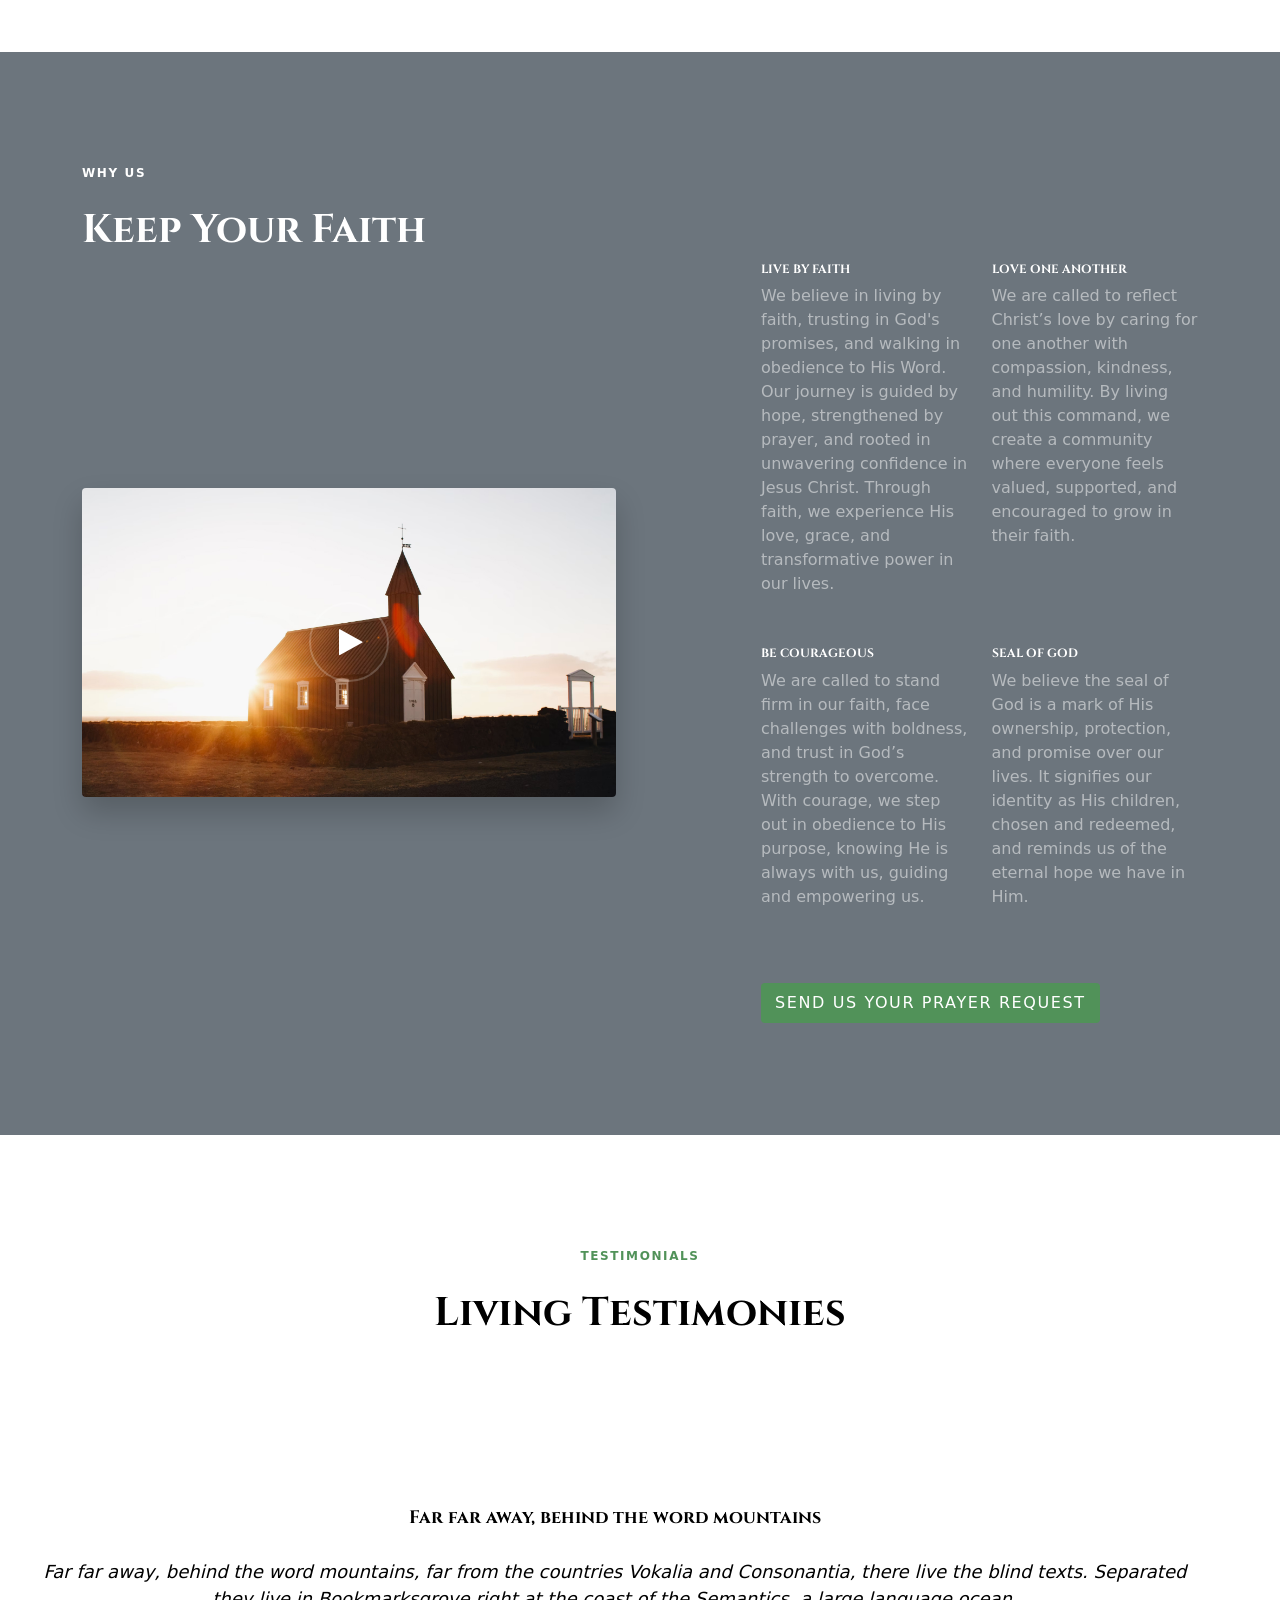
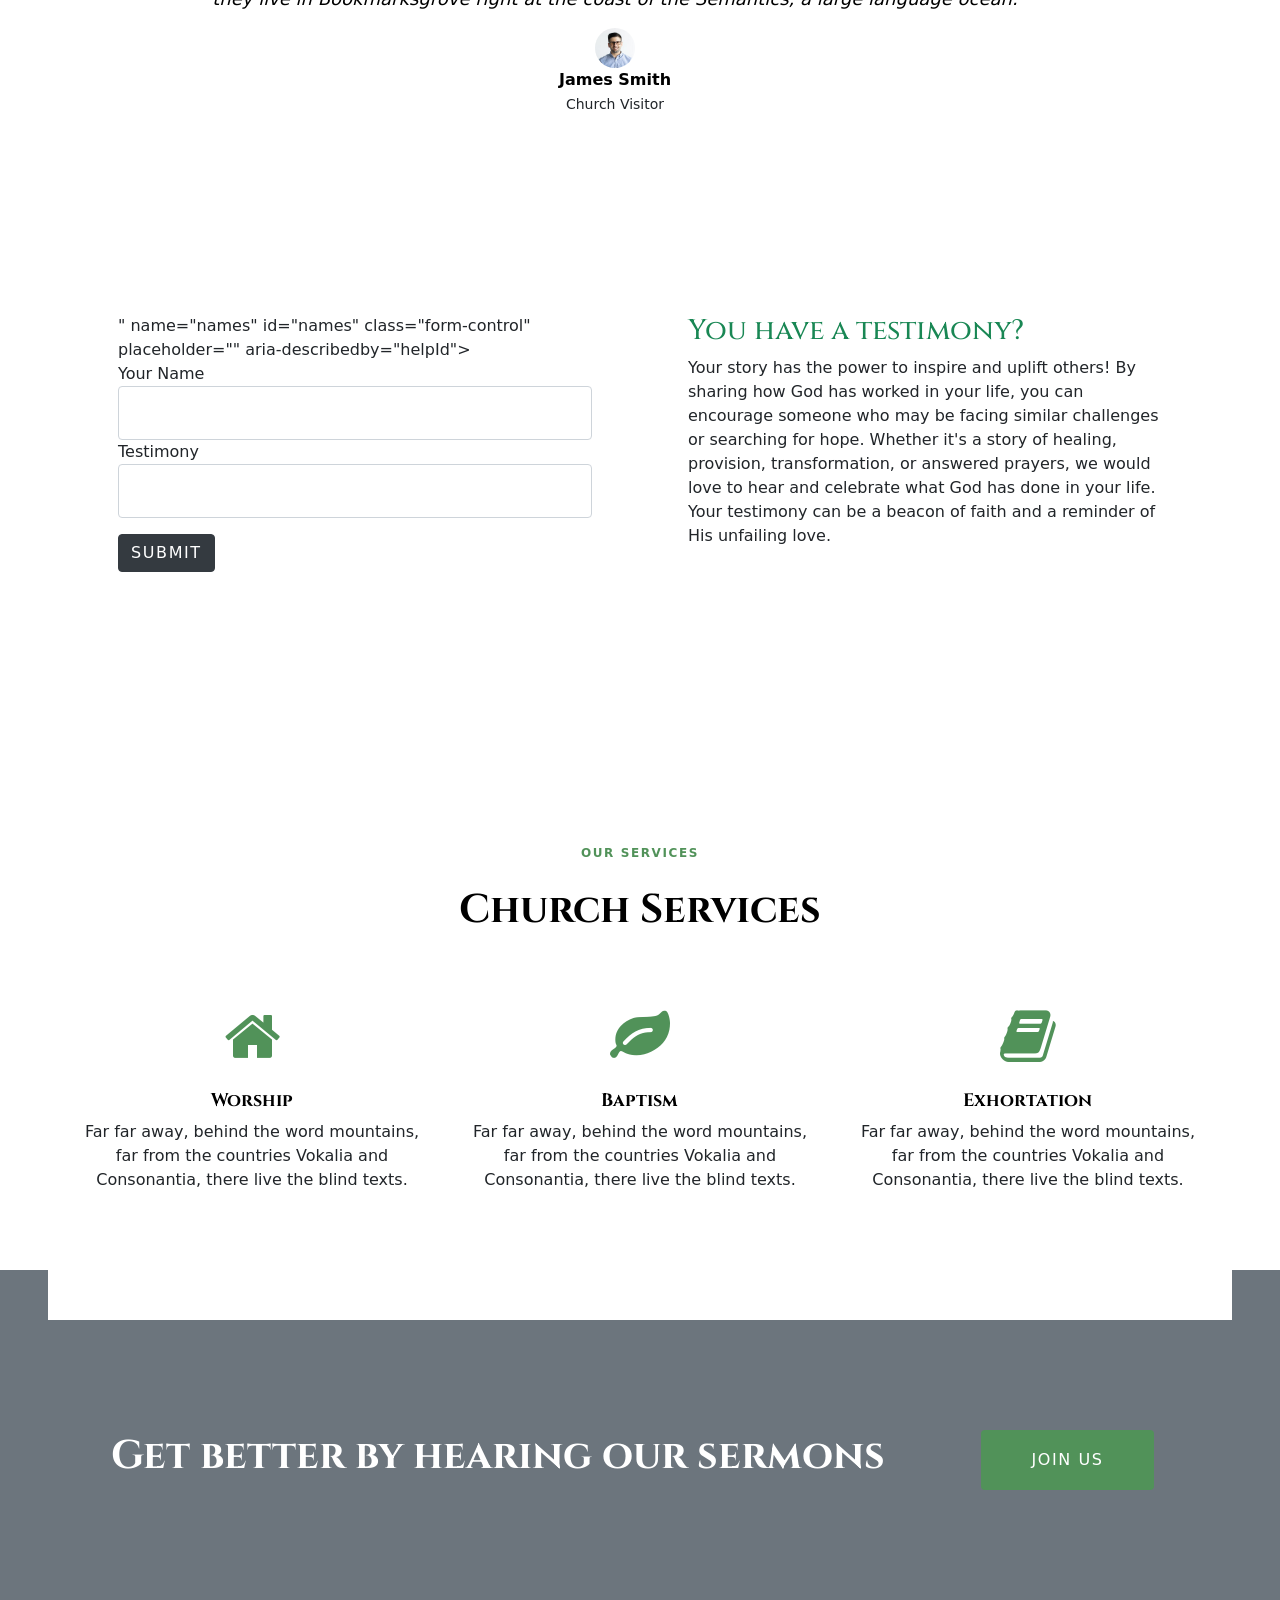
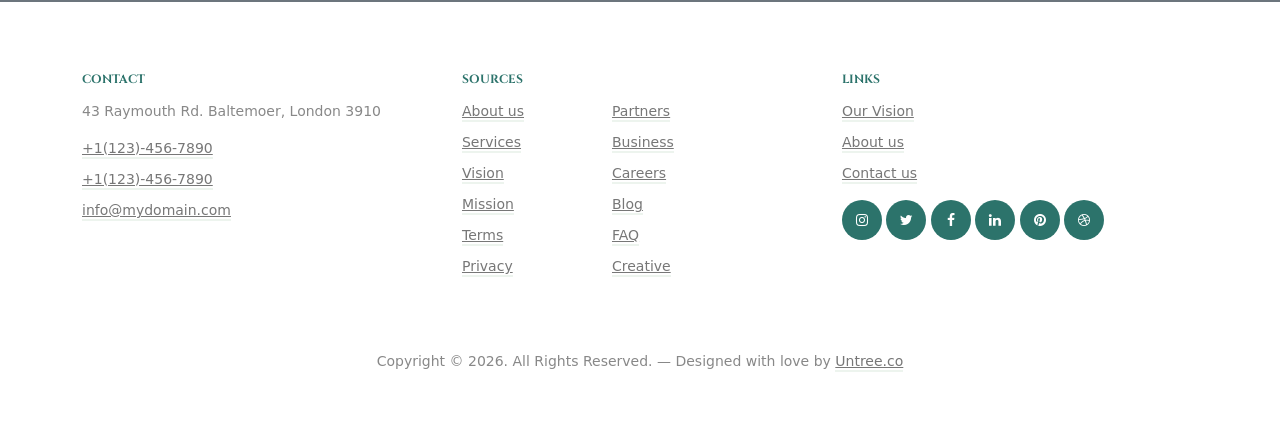
==== commit 6325c83e: "initial commit" ====
--- a/index.html
+++ b/index.html
@@ -32,6 +32,7 @@
 	<link rel="stylesheet" href="css/glightbox.min.css">
 	<link rel="stylesheet" href="css/aos.css">
 	<link rel="stylesheet" href="css/style.css">
+	<link rel="stylesheet" href="css/bootstrap.css">
 
 	<title>Assemblies of God Qatar &mdash;</title>
 </head>
@@ -247,7 +248,9 @@
 					<script>
 						window.playerConfiguration = {
 							"episode": {
-								"media": { "mp3": "https://mcdn.podbean.com/mf/player-preload/9vvrv3/liveshow_202112110453.mp3" },
+								"media": {
+									"mp3": "https://mcdn.podbean.com/mf/player-preload/9vvrv3/liveshow_202112110453.mp3"
+								},
 								"title": "Love of Jesus Christ"
 							}
 						}
@@ -261,7 +264,9 @@
 					<script>
 						window.playerConfiguration = {
 							"episode": {
-								"media": { "mp3": "https://mcdn.podbean.com/mf/player-preload/9vvrv3/liveshow_202112110453.mp3" },
+								"media": {
+									"mp3": "https://mcdn.podbean.com/mf/player-preload/9vvrv3/liveshow_202112110453.mp3"
+								},
 								"title": "Love of Jesus Christ"
 							}
 						}
@@ -415,14 +420,42 @@
 						</div>
 					</div>
 				</div>
-
-			</div>
-
-
-		</div>
-
-	</div>
-
+			</div>
+		</div>
+		<div class="container">
+			<div class="row">
+				<div class="col-sm-6 p-5">
+					<form action="">
+						<div class="form-group">
+							<input type="hidden" value="<?php echo date("d/m/Y H:i:s") ?>" name="names" id="names" class="form-control" placeholder=""
+								aria-describedby="helpId">
+						</div>
+						<div class="form-group">
+							<label for="names">Your Name</label>
+							<input type="text" name="names" id="names" class="form-control" placeholder=""
+								aria-describedby="helpId">
+						</div>
+						<div class="form-group">
+							<label for="names">Testimony</label>
+							<input type="text" name="names" id="names" class="form-control" placeholder=""
+								aria-describedby="helpId">
+						</div>
+						<div class="form-group mt-3">
+							<button class="btn btn-dark"> Submit</button>
+						</div>
+					</form>
+				</div>
+				<div class="col-sm-6 p-5">
+					<h3 class="text-success">You have a testimony?</h3>
+					<p>Your story has the power to inspire and uplift others! By sharing how God has worked in your life,
+						you can encourage someone who may be facing similar challenges or searching for hope.
+						Whether it's a story of healing, provision, transformation, or answered prayers,
+						we would love to hear and celebrate what God has done in your life.
+						Your testimony can be a beacon of faith and a reminder of His unfailing love.</p>
+				</div>
+			</div>
+		</div>
+	</div>
 
 	<div class="section bg-white mx-2 mx-md-5 sec-services-wrap">
 		<div class="container">
@@ -543,7 +576,9 @@
 			<div class="row mt-5">
 				<div class="col-12 text-center">
 					<p class="mb-0">Copyright &copy;
-						<script>document.write(new Date().getFullYear());</script>. All Rights Reserved. &mdash;
+						<script>
+							document.write(new Date().getFullYear());
+						</script>. All Rights Reserved. &mdash;
 						Designed with love by <a href="https://untree.co">Untree.co</a>
 						<!-- License information: https://untree.co/license/ -->
 					</p>
